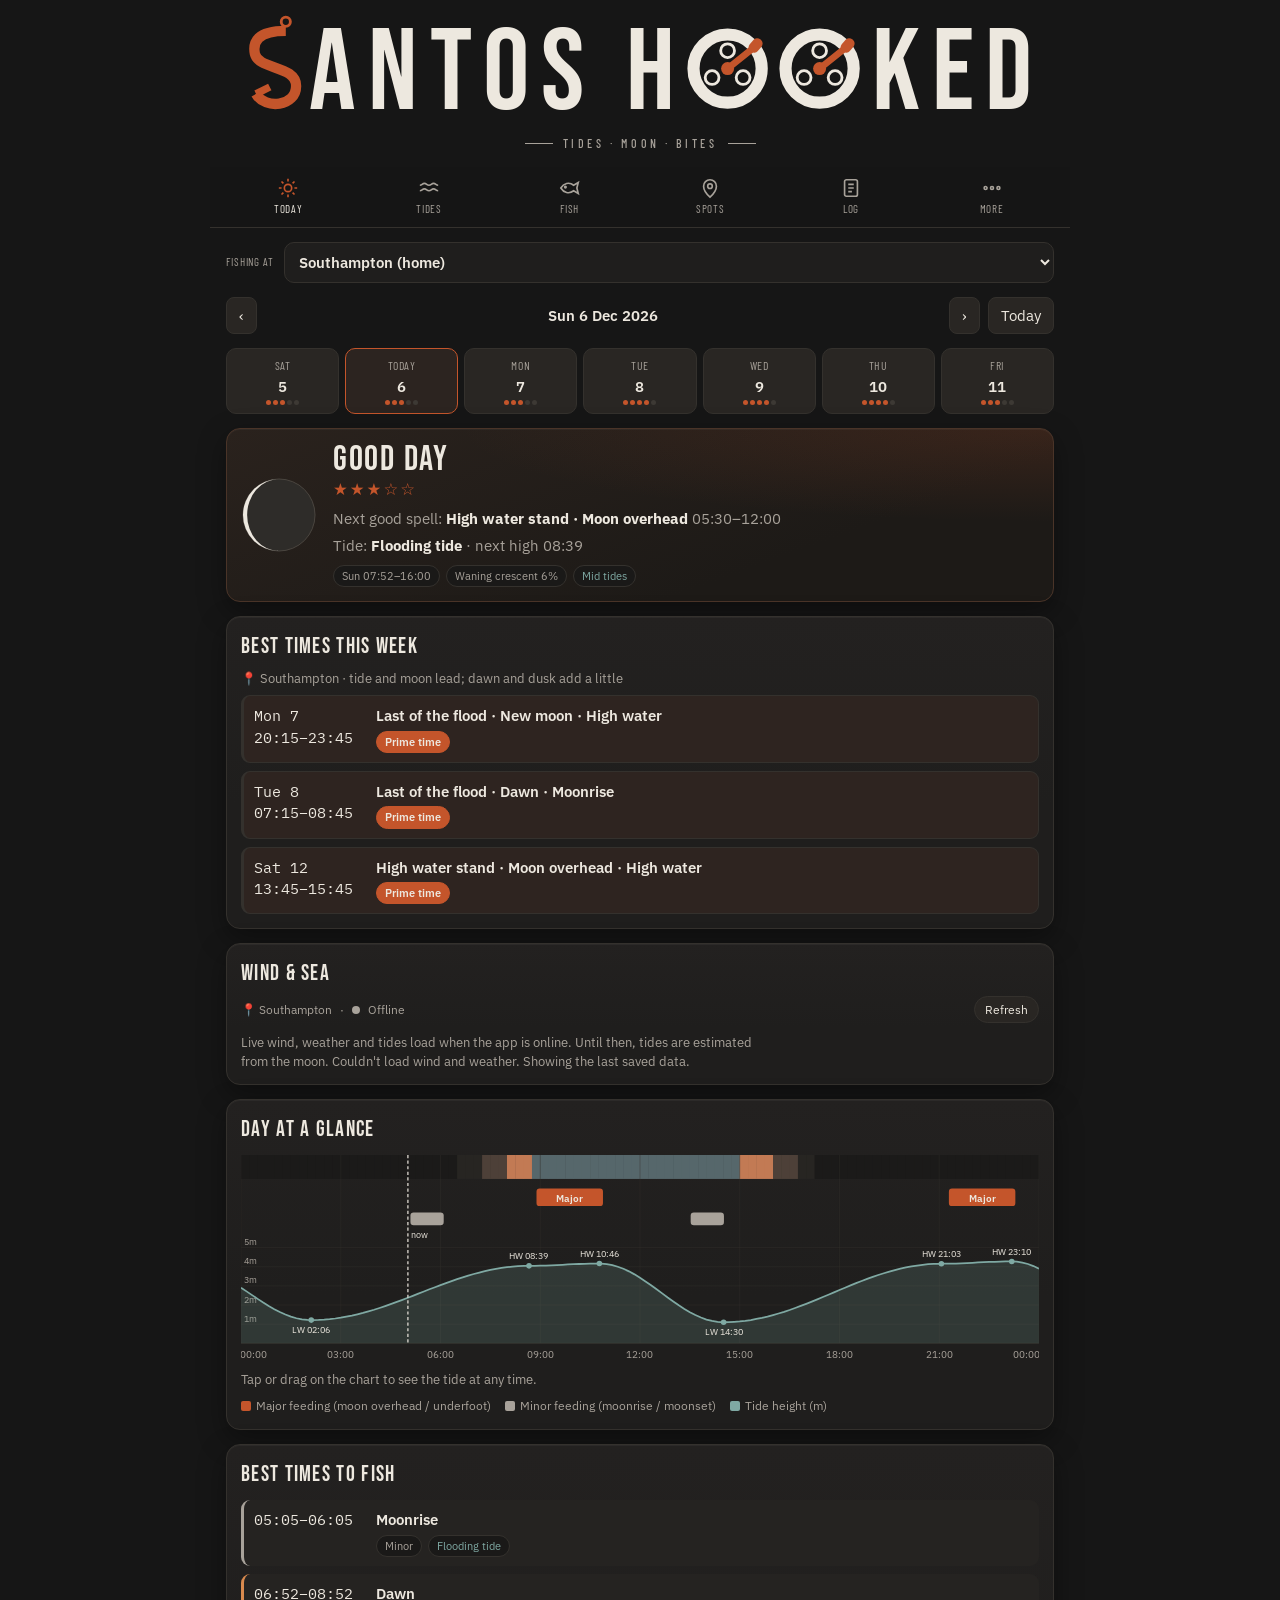
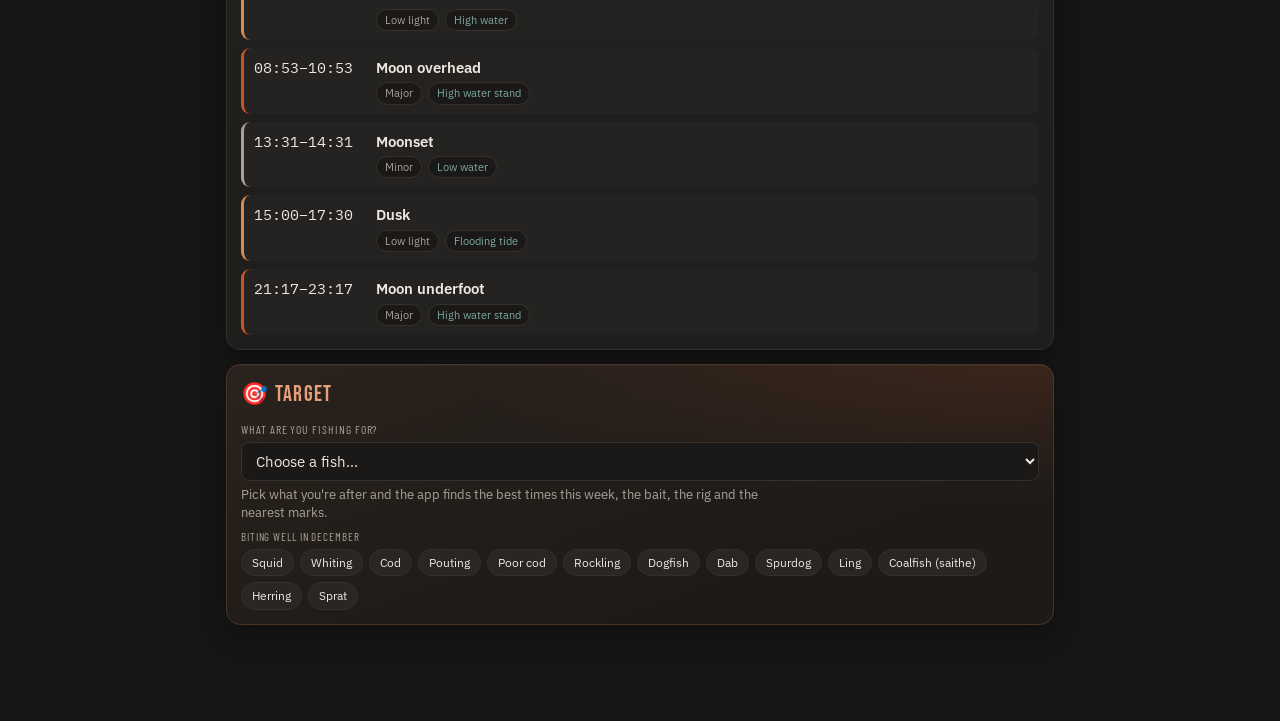
==== public/index.html @ 7177165e "v33: swell and wave forecast — swell height/period/direction, sea state, waves in the hour-by-hour s" ====
<!DOCTYPE html>
<html lang="en-GB">
<head>
<meta charset="utf-8">
<meta name="color-scheme" content="dark">
<meta name="viewport" content="width=device-width, initial-scale=1, viewport-fit=cover">
<title>Santos Hooked Tides</title>
<meta name="theme-color" content="#161616">
<meta name="apple-mobile-web-app-capable" content="yes">
<meta name="mobile-web-app-capable" content="yes">
<meta name="apple-mobile-web-app-status-bar-style" content="black-translucent">
<meta name="apple-mobile-web-app-title" content="Santos Tides">
<link rel="manifest" href="manifest.webmanifest">
<link rel="icon" href="icon-192.png">
<link rel="apple-touch-icon" href="apple-touch-icon.png">
<link rel="preconnect" href="https://fonts.googleapis.com">
<link rel="preconnect" href="https://fonts.gstatic.com" crossorigin>
<link href="https://fonts.googleapis.com/css2?family=Bebas+Neue&family=Barlow+Condensed:wght@500;600&family=IBM+Plex+Sans:wght@400;500;600&family=IBM+Plex+Mono:wght@500&display=swap" rel="stylesheet">
<style>
:root {
  /* Santos Hooked brand: charcoal, bone and rust; sea-green for water. Layout: one page per topic, bottom tab bar. */
  --sea: #161616;
  --panel: #1f1e1d;
  --card: #252321;
  --deep: #1a1918;
  --line: #34312d;
  --ink: #EDE8DF;
  --muted: #A8A29A;
  --rust: #C4552B;
  --moon: #EDE8DF;
  --tide: #7FA9A3;
  --dusk: #D98A4E;
  --bad: #D9634B;
  --font-display: "Bebas Neue", "Barlow Condensed", "Arial Narrow", sans-serif;
  --font-label: "Barlow Condensed", "Arial Narrow", sans-serif;
  --font-body: "IBM Plex Sans", "Segoe UI", system-ui, sans-serif;
  --font-mono: "IBM Plex Mono", ui-monospace, Menlo, monospace;
  color-scheme: dark;
}
* { box-sizing: border-box; }
html, body { overflow-x: clip; margin: 0; background: var(--sea); color: var(--ink); font-family: var(--font-body); font-size: 15px; line-height: 1.45; }
.wrap { display: grid; grid-template-columns: minmax(0, 1fr); gap: 14px; max-width: 860px; margin: 0 auto; padding: calc(16px + env(safe-area-inset-top)) calc(16px + env(safe-area-inset-right)) calc(96px + env(safe-area-inset-bottom)) calc(16px + env(safe-area-inset-left)); }
.wrap > *, .page > * { min-width: 0; }
header.brand { display: grid; gap: 8px; justify-items: center; text-align: center; }
header.brand h1 { display: inline-block; padding-left: .1em; }
h1 { font-family: var(--font-display); font-weight: 400; font-size: clamp(2rem, 10vw, 2.6rem); line-height: .9; margin: 0; letter-spacing: .1em; white-space: nowrap; }
h1 .hookS { height: .8em; width: auto; vertical-align: baseline; margin-right: .06em; overflow: visible; }
figure.fishpic { margin: -2px -2px 10px; border-radius: 10px; overflow: hidden; background: #111; }
figure.fishpic img { display: block; width: 100%; height: auto; max-height: 260px; object-fit: contain; background: #0f0f0f; }
figure.fishpic figcaption { font-size: 11px; line-height: 1.3; padding: 4px 8px; color: var(--muted); }
figure.fishpic figcaption a { color: inherit; text-decoration: none; }
details.prep { margin-top: 8px; border: 1px solid #3E5A3A; border-radius: 10px; padding: 8px 10px; background: #1b2219; }
details.prep summary { cursor: pointer; color: #CFE3C8; font-weight: 600; }
details.prep ol { margin: 8px 0 0; padding-left: 20px; }
.chip.eat { color: #CFE3C8; border-color: #3E5A3A; background: #1f2a1d; }
h1 .reelO { height: .7em; width: .7em; vertical-align: baseline; margin-right: .1em; overflow: visible; }
.tagline { display: flex; align-items: center; justify-content: center; gap: 10px; font-family: var(--font-label); font-weight: 500; font-size: .8rem; letter-spacing: .3em; color: var(--muted); text-transform: uppercase; }
.tagline i { display: block; width: 28px; height: 1px; background: var(--muted); }
.pagetitle { font-family: var(--font-display); font-weight: 400; font-size: 2rem; letter-spacing: .06em; margin: 4px 0 0; line-height: 1; }
.pagesub { color: var(--muted); margin: 4px 0 0; font-size: .9rem; }
h2 { font-family: var(--font-display); font-weight: 400; font-size: 1.45rem; letter-spacing: .06em; margin: 0 0 10px; }
h3 { font-family: var(--font-label); font-weight: 600; font-size: 1rem; letter-spacing: .08em; text-transform: uppercase; color: var(--muted); margin: 14px 0 6px; }
.mono { font-family: var(--font-mono); font-variant-numeric: tabular-nums; }
.page { display: none; gap: 14px; grid-template-columns: minmax(0, 1fr); }
.page.on { display: grid; }
.panel { background: linear-gradient(180deg, #232120 0%, var(--panel) 60%); border: 1px solid var(--line); border-radius: 14px; padding: 14px; box-shadow: inset 0 1px 0 rgba(255,255,255,.04), 0 10px 28px rgba(0,0,0,.35); }
#hero, #target { background: radial-gradient(120% 90% at 100% 0%, rgba(196,85,43,.16), transparent 60%), linear-gradient(160deg, #2a221d 0%, #1d1a17 70%); border-color: #4a3428; }
#target h2 { color: #E7A07A; }
button { font: inherit; color: var(--ink); background: #292623; border: 1px solid var(--line); border-radius: 8px; padding: 7px 12px; cursor: pointer; }
button:hover { background: #35302b; }
button:focus-visible, input:focus-visible, a:focus-visible { outline: 2px solid var(--rust); outline-offset: 2px; }
a { color: var(--tide); }
.nav { display: flex; align-items: center; gap: 8px; justify-content: space-between; }
.datelabel { font-weight: 600; text-align: center; flex: 1; }
.week { display: grid; grid-template-columns: repeat(7, minmax(0, 1fr)); gap: 6px; }
.day { padding: 8px 2px; text-align: center; border-radius: 10px; display: grid; gap: 2px; }
.day.sel { border-color: var(--rust); background: #2c2420; }
.day .dn { font-family: var(--font-label); font-size: .78rem; color: var(--muted); text-transform: uppercase; letter-spacing: .05em; }
.day .dd { font-weight: 600; }
.dots { display: flex; justify-content: center; gap: 2px; }
.dots i { width: 5px; height: 5px; border-radius: 50%; background: #3d3934; }
.dots i.on { background: var(--rust); }
.hero { display: grid; grid-template-columns: auto minmax(0, 1fr); gap: 16px; align-items: center; }
.rating { font-family: var(--font-display); font-size: 2.3rem; letter-spacing: .05em; line-height: 1; }
.stars { color: var(--rust); letter-spacing: 2px; font-size: 1.1rem; }
.next { margin-top: 6px; color: var(--muted); }
.next b { color: var(--ink); }
.kv { display: grid; grid-template-columns: minmax(0, 1fr) auto; gap: 6px 12px; }
.kv span:nth-child(odd) { color: var(--muted); }
.moonrow { display: flex; gap: 14px; align-items: center; margin-bottom: 10px; }
.moonname { font-weight: 600; font-size: 1.05rem; }
.list { display: grid; gap: 8px; }
.row { display: grid; grid-template-columns: 112px minmax(0, 1fr); gap: 10px; align-items: start; padding: 9px 10px; border-radius: 9px; background: var(--card); border-left: 3px solid var(--line); }
.row.major { border-left-color: var(--rust); }
.row.minor { border-left-color: var(--muted); }
.row.dawn, .row.dusk { border-left-color: var(--dusk); }
.row.prime { background: #2e2420; }
.row .what { font-weight: 600; }
.chips { display: flex; gap: 6px; flex-wrap: wrap; }
.row .chips { margin-top: 4px; }
.chip { font-size: .74rem; padding: 2px 8px; border-radius: 99px; background: var(--deep); color: var(--muted); border: 1px solid var(--line); }
.chip.prime { color: var(--ink); background: var(--rust); border-color: var(--rust); font-weight: 600; }
.chip.tide { color: var(--tide); }
.chip.size { color: var(--ink); border-color: #5a4a3e; }
.chip.ret { color: #fff; background: #7a2e20; border-color: #9a3d2a; font-weight: 600; }
.chip.bait { color: var(--ink); background: #1c1b1a; }
.timeline { overflow-x: auto; }
.timeline svg { display: block; width: 100%; min-width: 560px; height: auto; }
.legend { display: flex; gap: 14px; flex-wrap: wrap; font-size: .78rem; color: var(--muted); margin-top: 8px; }
.legend i { display: inline-block; width: 10px; height: 10px; border-radius: 2px; margin-right: 5px; vertical-align: -1px; }
table { width: 100%; border-collapse: collapse; font-variant-numeric: tabular-nums; }
td, th { padding: 7px 4px; border-bottom: 1px solid var(--line); text-align: left; vertical-align: top; }
th { font-family: var(--font-label); font-weight: 600; letter-spacing: .06em; text-transform: uppercase; color: var(--muted); font-size: .8rem; }
td.r, th.r { text-align: right; }
.hw { color: var(--tide); font-weight: 600; }
.note { color: var(--muted); font-size: .84rem; margin: 10px 0 0; max-width: 65ch; }
.calib { display: flex; gap: 8px; flex-wrap: wrap; align-items: center; margin-top: 10px; }
input[type="time"], input[type="search"] { font: inherit; color: var(--ink); background: var(--deep); border: 1px solid var(--line); border-radius: 8px; padding: 7px 10px; color-scheme: dark; }
input[type="search"] { width: 100%; }
.tidedays { display: grid; grid-template-columns: repeat(auto-fill, minmax(240px, 1fr)); gap: 10px; }
.tideday { background: var(--card); border: 1px solid var(--line); border-radius: 10px; padding: 10px 12px; }
.tideday.today { border-color: var(--rust); }
.tideday .tdh { display: flex; justify-content: space-between; align-items: baseline; gap: 8px; margin-bottom: 4px; }
.tideday .tdh b { font-family: var(--font-display); font-weight: 400; font-size: 1.3rem; letter-spacing: .05em; }
.tideday td { padding: 4px 2px; }
.cal { display: grid; grid-template-columns: repeat(7, minmax(0, 1fr)); gap: 5px; }
.cal .dh { font-family: var(--font-label); color: var(--muted); font-size: .75rem; text-align: center; letter-spacing: .06em; }
.cal button { padding: 6px 0 5px; display: grid; justify-items: center; gap: 3px; border-radius: 8px; }
.cal button.today { border-color: var(--rust); }
.cal .num { font-size: .82rem; font-weight: 600; }
.cal .blank { visibility: hidden; }
.events { display: grid; gap: 6px; }
.event { display: grid; grid-template-columns: 34px minmax(0, 1fr) auto; gap: 10px; align-items: center; padding: 8px 10px; background: var(--card); border-radius: 9px; }
.filters { display: flex; gap: 8px; flex-wrap: wrap; align-items: center; }
.filters button[aria-pressed="true"] { background: var(--rust); border-color: var(--rust); }
.species { display: grid; grid-template-columns: repeat(auto-fill, minmax(260px, 1fr)); gap: 10px; }
.fish { background: var(--card); border: 1px solid var(--line); border-radius: 10px; padding: 12px; display: grid; gap: 7px; align-content: start; }
.fish.peak { border-color: #7a3a20; }
.fish .note { margin: 0; }
.fishhead { display: flex; justify-content: space-between; align-items: flex-start; gap: 8px; }
.fishname { font-family: var(--font-display); font-size: 1.45rem; letter-spacing: .05em; line-height: 1; }
.latin { font-size: .75rem; color: var(--muted); font-style: italic; }
.season { display: grid; grid-template-columns: repeat(12, minmax(0, 1fr)); gap: 2px; }
.season i { font-style: normal; font-size: .66rem; text-align: center; padding: 2px 0; border-radius: 3px; background: var(--deep); color: #5a554f; }
.season i.on { background: #3a3430; color: var(--ink); }
.season i.pk { background: var(--rust); color: var(--ink); }
.season i.cur { outline: 1.5px solid var(--tide); }
.lbl { font-family: var(--font-label); font-size: .74rem; color: var(--muted); text-transform: uppercase; letter-spacing: .08em; }
.rulebox { display: grid; gap: 8px; }
.big { display: grid; grid-template-columns: repeat(auto-fit, minmax(130px, 1fr)); gap: 8px; }
.stat { background: var(--card); border-radius: 10px; padding: 10px 12px; border-left: 3px solid var(--rust); }
.stat b { display: block; font-family: var(--font-display); font-weight: 400; font-size: 1.7rem; letter-spacing: .04em; line-height: 1.05; }
.stat span { color: var(--muted); font-size: .8rem; }
.warn { border-left: 3px solid var(--bad); background: #2a1d1a; padding: 10px 12px; border-radius: 9px; font-size: .9rem; }
ul.tight { margin: 6px 0 0; padding-left: 18px; }
ul.tight li { margin: 3px 0; }
.tablewrap { overflow-x: auto; }
nav.tabs { position: sticky; top: 0; z-index: 10; background: rgba(22,22,22,.97); border-bottom: 1px solid var(--line); margin: 0 -16px; padding: calc(4px + env(safe-area-inset-top)) 8px 4px; display: grid; grid-template-columns: repeat(6, minmax(0, 1fr)); }
nav.tabs a { display: grid; justify-items: center; gap: 2px; padding: 6px 0; color: var(--muted); text-decoration: none; font-family: var(--font-label); font-size: .74rem; letter-spacing: .06em; text-transform: uppercase; border-radius: 8px; }
nav.tabs a svg { width: 22px; height: 22px; }
nav.tabs a.on { color: var(--ink); }
nav.tabs a.on svg { color: var(--rust); }
button.small, a.btnlink { font-size: .8rem; padding: 4px 10px; border-radius: 99px; }
a.btnlink { display: inline-block; text-decoration: none; color: var(--ink); background: #292623; border: 1px solid var(--line); }
.livebar { display: flex; align-items: center; gap: 8px; color: var(--muted); font-size: .82rem; margin: -4px 0 10px; }
.livebar button { margin-left: auto; }
.dotlive, .dotoff { width: 8px; height: 8px; border-radius: 50%; background: #6fae7a; }
.dotoff { background: var(--muted); }
.wxnow { display: flex; gap: 16px; align-items: center; }
.wxdir { display: grid; justify-items: center; gap: 2px; color: var(--tide); }
.wxbig { font-family: var(--font-display); font-size: 2.6rem; letter-spacing: .04em; line-height: 1; }
.wxbig small { font-size: 1.1rem; color: var(--muted); }
.wxmsg { padding: 8px 10px; border-radius: 8px; font-size: .88rem; background: var(--card); border-left: 3px solid var(--tide); }
.wxmsg.warn { border-left-color: var(--dusk); }
.wxmsg.bad { border-left-color: var(--bad); background: #2a1d1a; }
.hours { display: flex; gap: 4px; overflow-x: auto; padding: 6px 0 4px; }
.hr { flex: 0 0 52px; display: grid; justify-items: center; gap: 2px; padding: 6px 2px; border-radius: 8px; background: var(--card); font-size: .78rem; color: var(--tide); }
.hr .mono { color: var(--muted); font-size: .7rem; }
.hr b { color: var(--ink); font-size: .95rem; }
.hr .g { color: var(--muted); font-size: .7rem; }
.hr .rp { color: #8fb0d0; font-size: .7rem; min-height: 1em; }
.hr .wv { color: #7fc4c9; font-size: .7rem; min-height: 1em; }
.chip svg { vertical-align: -2px; }
.chip.sea-ok { background: #1f3a2c; color: #9fd8b3; }
.chip.sea-warn { background: #3d3418; color: #f0d27a; }
.chip.sea-bad { background: #3f1f1f; color: #f2a29a; }
.hr.good { background: #3a2620; box-shadow: inset 0 -3px 0 var(--rust); }
.hr.nowh { outline: 1.5px solid var(--ink); }
.tdwx { display: flex; gap: 8px; align-items: center; flex-wrap: wrap; margin: 2px 0 6px; font-size: .8rem; color: var(--muted); }
.tdwx svg { color: var(--tide); }
.srcline { font-size: .8rem; color: var(--tide); margin: 4px 0 0; }
form.logf { display: grid; gap: 10px; }
.frow { display: grid; grid-template-columns: repeat(auto-fit, minmax(140px, 1fr)); gap: 10px; }
.field { display: grid; gap: 4px; min-width: 0; }
.field label { font-family: var(--font-label); font-size: .78rem; letter-spacing: .08em; text-transform: uppercase; color: var(--muted); }
.field input, .field select, .field textarea { font: inherit; color: var(--ink); background: var(--deep); border: 1px solid var(--line); border-radius: 8px; padding: 8px 10px; color-scheme: dark; width: 100%; min-width: 0; }
.field textarea { min-height: 60px; resize: vertical; }
button.primary { background: var(--rust); border-color: var(--rust); font-weight: 600; }
.okmsg { padding: 8px 10px; border-radius: 8px; background: var(--card); border-left: 3px solid var(--rust); font-size: .9rem; }
.catch { display: grid; grid-template-columns: auto minmax(0, 1fr); gap: 10px; background: var(--card); border: 1px solid var(--line); border-radius: 10px; padding: 10px; }
.catch img { width: 88px; height: 88px; object-fit: cover; border-radius: 8px; }
.cbody { display: grid; gap: 6px; grid-column: auto; }
.catch:not(:has(img)) .cbody { grid-column: 1 / -1; }
.morelist { display: grid; gap: 10px; }
.morelist a { display: grid; grid-template-columns: 40px minmax(0, 1fr); gap: 12px; align-items: center; padding: 14px; background: var(--panel); border: 1px solid var(--line); border-radius: 12px; text-decoration: none; color: var(--ink); }
.morelist a svg { color: var(--rust); width: 30px; height: 30px; }
.morelist a b { font-family: var(--font-display); font-weight: 400; font-size: 1.4rem; letter-spacing: .05em; display: block; line-height: 1.1; }
.morelist a span { color: var(--muted); font-size: .85rem; }
.rig { display: grid; gap: 8px; }
.rig svg { width: 100%; max-width: 420px; height: auto; background: var(--deep); border-radius: 10px; }
ol.steps { margin: 4px 0 0; padding-left: 20px; }
ol.steps li { margin: 4px 0; }
.back { font-size: .85rem; }
.leaflet-container { font: inherit; }
.leaflet-popup-content a { color: #1a6f6a; }
.scrub { margin-top: 6px; font-size: .88rem; color: var(--muted); min-height: 1.4em; }
.scrub b { color: var(--ink); }
.timeline svg { touch-action: pan-x pan-y; cursor: crosshair; }
label.btnlike { font: inherit; color: var(--ink); background: #292623; border: 1px solid var(--line); border-radius: 8px; padding: 7px 12px; cursor: pointer; }
details.more { margin-top: 10px; }
details.more > summary { cursor: pointer; font-family: var(--font-label); font-size: .78rem; letter-spacing: .08em; text-transform: uppercase; color: var(--muted); padding: 6px 0; }
.bestrow { width: 100%; text-align: left; font: inherit; color: var(--ink); cursor: pointer; }
.locbar { display: flex; align-items: center; gap: 10px; flex-wrap: wrap; }
.locbar select { flex: 1; min-width: 0; font: inherit; font-weight: 600; color: var(--ink); background: var(--panel); border: 1px solid var(--line); border-radius: 10px; padding: 9px 10px; color-scheme: dark; }

@media (prefers-reduced-motion: no-preference) { button { transition: background .15s; } }
</style>
</head>
<body>
<div class="wrap">
  <header class="brand">
    <h1 aria-label="Santos Hooked"><svg class="hookS" viewBox="14 -2 96 162" aria-hidden="true"><circle cx="80" cy="8" r="8" fill="none" stroke="var(--rust)" stroke-width="5"/><path d="M80 24 C30 24 22 44 26 64 C32 92 98 84 98 120 C98 156 44 162 28 134" fill="none" stroke="var(--rust)" stroke-width="18"/><path d="M28 134 L52 122" fill="none" stroke="var(--rust)" stroke-width="13"/></svg>ANTOS H<svg class="reelO" viewBox="0 0 100 100" aria-hidden="true"><circle cx="50" cy="50" r="42" fill="none" stroke="currentColor" stroke-width="15"/><circle cx="69.1" cy="61.0" r="8.5" fill="none" stroke="currentColor" stroke-width="3.5"/><circle cx="30.9" cy="61.0" r="8.5" fill="none" stroke="currentColor" stroke-width="3.5"/><circle cx="50.0" cy="28.0" r="8.5" fill="none" stroke="currentColor" stroke-width="3.5"/><path d="M50 50 L80 26" stroke="var(--rust)" stroke-width="8" stroke-linecap="round"/><circle cx="50" cy="50" r="8" fill="var(--rust)"/><rect x="78" y="12" width="13" height="19" rx="6" transform="rotate(40 84.5 21.5)" fill="var(--rust)"/></svg><svg class="reelO" viewBox="0 0 100 100" aria-hidden="true"><circle cx="50" cy="50" r="42" fill="none" stroke="currentColor" stroke-width="15"/><circle cx="69.1" cy="61.0" r="8.5" fill="none" stroke="currentColor" stroke-width="3.5"/><circle cx="30.9" cy="61.0" r="8.5" fill="none" stroke="currentColor" stroke-width="3.5"/><circle cx="50.0" cy="28.0" r="8.5" fill="none" stroke="currentColor" stroke-width="3.5"/><path d="M50 50 L80 26" stroke="var(--rust)" stroke-width="8" stroke-linecap="round"/><circle cx="50" cy="50" r="8" fill="var(--rust)"/><rect x="78" y="12" width="13" height="19" rx="6" transform="rotate(40 84.5 21.5)" fill="var(--rust)"/></svg>KED</h1>
    <div class="tagline"><i></i>Tides · Moon · Bites<i></i></div>
  </header>
  <nav class="tabs" aria-label="Pages">
  <a href="#today" data-p="today"><svg viewBox="0 0 24 24" fill="none" stroke="currentColor" stroke-width="1.8"><circle cx="12" cy="12" r="4"/><path d="M12 2v3M12 19v3M2 12h3M19 12h3M4.9 4.9l2.1 2.1M17 17l2.1 2.1M4.9 19.1L7 17M17 7l2.1-2.1"/></svg>Today</a>
  <a href="#tides" data-p="tides"><svg viewBox="0 0 24 24" fill="none" stroke="currentColor" stroke-width="1.8"><path d="M2 9c2.5 0 2.5-2 5-2s2.5 2 5 2 2.5-2 5-2 2.5 2 5 2M2 15c2.5 0 2.5-2 5-2s2.5 2 5 2 2.5-2 5-2 2.5 2 5 2"/></svg>Tides</a>
  <a href="#fish" data-p="fish"><svg viewBox="0 0 24 24" fill="none" stroke="currentColor" stroke-width="1.8"><path d="M2 12c3-5 9-7 14-3l5-3-1.5 6L21 18l-5-3c-5 4-11 2-14-3z"/><circle cx="7" cy="11" r=".8" fill="currentColor"/></svg>Fish</a>
  <a href="#spots" data-p="spots"><svg viewBox="0 0 24 24" fill="none" stroke="currentColor" stroke-width="1.8"><path d="M12 22s7-6.5 7-12a7 7 0 0 0-14 0c0 5.5 7 12 7 12z"/><circle cx="12" cy="10" r="2.5"/></svg>Spots</a>
  <a href="#log" data-p="log"><svg viewBox="0 0 24 24" fill="none" stroke="currentColor" stroke-width="1.8"><rect x="5" y="3" width="14" height="18" rx="2"/><path d="M9 8h6M9 12h6M9 16h4"/></svg>Log</a>
  <a href="#more" data-p="more"><svg viewBox="0 0 24 24" fill="none" stroke="currentColor" stroke-width="1.8"><circle cx="5" cy="12" r="1.6"/><circle cx="12" cy="12" r="1.6"/><circle cx="19" cy="12" r="1.6"/></svg>More</a>
</nav>
  <div class="locbar" id="locbar"></div>

  <!-- TODAY -->
  <section class="page" id="p-today">
    <div class="nav">
      <button id="prev" aria-label="Previous day">‹</button>
      <div class="datelabel" id="datelabel"></div>
      <button id="next" aria-label="Next day">›</button>
      <button id="today">Today</button>
    </div>
    <div class="week" id="week"></div>
    <div class="panel" id="warnings" style="display:none"></div>
    <div class="panel hero" id="hero"></div>
    <div class="panel" id="best"></div>
    <div class="panel" id="wx"></div>
    <div class="panel">
      <h2>Day at a glance</h2>
      <div class="timeline" id="timeline"></div>
      <div class="scrub" id="scrub">Tap or drag on the chart to see the tide at any time.</div>
      <div class="legend">
        <span><i style="background:var(--rust)"></i>Major feeding (moon overhead / underfoot)</span>
        <span><i style="background:var(--muted)"></i>Minor feeding (moonrise / moonset)</span>
        <span><i style="background:var(--tide)"></i>Tide height (m)</span>
      </div>
    </div>
    <div class="panel">
      <h2>Best times to fish</h2>
      <div class="list" id="windows"></div>
    </div>
    <div class="panel" id="target"></div>
  </section>

  <!-- TIDES -->
  <section class="page" id="p-tides">
    <div><div class="pagetitle" id="tidetitle">Tides · Southampton</div><p class="pagesub" id="tidesub"></p><p class="srcline" id="tidesrc"></p></div>
    <div class="tidedays" id="tidedays"></div>
    <div class="panel" id="calibpanel">
      <h2>Line up the tides</h2>
      <p class="note" style="margin-top:0">Southampton has a double high water: the tide rises to a 1st high, stays high for 2–3 hours, then makes a 2nd high before a quick ebb. Low water is the sharpest point, so the app times everything from it. Low waters are worked out from the moon and tuned to Southampton tide tables (usually within 10 min); a live ocean model is only used if it agrees to within 20 min, because in the Solent it runs about an hour early. The two highs are less exact (within about 30 min). Check <a href="https://easytide.admiralty.co.uk/" target="_blank" rel="noopener">Admiralty EasyTide</a> (easytide.admiralty.co.uk) once, type today's first low water here (Southampton) or first high water (elsewhere), and the app lines itself up.</p>
      <div class="calib">
        <label for="hwinput" id="hwlabel">Today's first low water:</label>
        <input type="time" id="hwinput">
        <button id="calib">Line up tides</button>
        <button id="reset">Reset</button>
        <span class="note" id="offsetnote" style="margin:0"></span>
      </div>
    </div>
    <div class="panel">
      <h2>Fishing the tide</h2>
      <ul class="tight">
        <li><b>Springs</b> (a day or two after new and full moon): big range, strong flow, food stirred up. Best for bass, rays, cod and smoothhound.</li>
        <li><b>Neaps</b>: gentle flow, clearer water. Easier for float fishing, mullet, wrasse and light lures.</li>
        <li><b>Flood tide</b> into high water is the classic shore window in the Solent; the first of the ebb often fishes well too.</li>
        <li>Southampton's high-water stand between the 1st and 2nd high gives you 2–3 extra hours at the top of the tide. The ebb that follows is fast.</li>
      </ul>
    </div>
  </section>

  <!-- MOON -->
  <section class="page" id="p-moon">
    <a class="back" href="#more">‹ More</a>
    <div><div class="pagetitle">Moon</div><p class="pagesub">Phase, rise and set, and the best days ahead</p></div>
    <div class="panel" id="moonnow"></div>
    <div class="panel">
      <h2>Next 4 weeks</h2>
      <div class="cal" id="cal"></div>
      <p class="note">Dots show the day's rating. Tap a day to open it.</p>
    </div>
    <div class="panel">
      <h2>Coming up</h2>
      <div class="events" id="events"></div>
    </div>
    <div class="panel">
      <h2>How the moon affects fishing</h2>
      <ul class="tight">
        <li><b>Major periods</b>: about 2 hours around the moon passing overhead or underfoot. Fish feed hardest then.</li>
        <li><b>Minor periods</b>: about 1 hour around moonrise and moonset.</li>
        <li><b>New and full moon</b> give the strongest days, and they also bring spring tides.</li>
        <li>When a major or minor period lands on <b>dawn or dusk</b>, with the tide flooding, high or just turned, it's prime time. At low water it isn't, whatever the moon says.</li>
        <li>For <b>squid at night</b>, a dark sky (new moon, or moon below the horizon) makes pier lights work best.</li>
      </ul>
    </div>
  </section>

  <!-- FISH -->
  <section class="page" id="p-fish">
    <div><div class="pagetitle" id="fishtitle">Fish of the Solent</div><p class="pagesub" id="fishsub"></p></div>
    <div class="filters">
      <button id="f-season" aria-pressed="true">In season</button>
      <button id="f-all" aria-pressed="false">All species</button>
      <input type="search" id="f-q" placeholder="Search fish or bait" aria-label="Search fish or bait">
    </div>
    <div class="species" id="species"></div>
    <p class="note" id="fishnote">Species and seasons are for the Solent and the south coast. Sizes are the legal minimum to keep a fish in the Southern IFCA area (Hampshire, Dorset and the Isle of Wight), measured from the tip of the snout to the end of the tail. See Rules for details.</p>
  </section>

  <!-- RULES -->
  <section class="page" id="p-rules">
    <a class="back" href="#more">‹ More</a>
    <div><div class="pagetitle">Rules · what you can keep</div><p class="pagesub" id="rulessub">Recreational sea angling, Southern IFCA area. Checked 7 Nov 2026.</p></div>
    <div id="rulesregion"></div>
    <div id="rules-pt" style="display:none"></div>
    <div id="rules-uk" style="display:contents">

    <div class="panel rulebox">
      <h2>Bass</h2>
      <div class="big">
        <div class="stat"><b>42 cm</b><span>minimum size</span></div>
        <div class="stat"><b>3 a day</b><span>per angler, Apr–Jan</span></div>
        <div class="stat"><b>Feb–Mar</b><span>catch and release only</span></div>
      </div>
      <ul class="tight">
        <li>Applies from the shore and from a boat. No bass may be taken with fixed or drift nets, and bass caught for fun can never be sold.</li>
        <li><b>Southampton Water bass nursery area</b>, 30 April to 1 November: from a boat you must not target bass or use sandeel as bait for any fish. Fawley power station outfall: all year. Shore fishing is not covered, but return small bass there.</li>
      </ul>
    </div>

    <div class="panel rulebox">
      <h2>Pollack</h2>
      <div class="big">
        <div class="stat"><b>30 cm</b><span>minimum size</span></div>
        <div class="stat"><b>3 a day</b><span>new limit for 2026</span></div>
      </div>
      <p class="note" style="margin:0">The UK and EU agreed a recreational limit of 3 pollack per angler per day for 2026. Check gov.uk that it's in force before you keep a fourth.</p>
    </div>

    <div class="panel">
      <h2>Must go back</h2>
      <ul class="tight">
        <li><b>European eel</b>: anglers can't keep them (Environment Agency byelaw).</li>
        <li><b>Tope</b>: tope caught on rod and line must be released (national rules).</li>
        <li><b>Shad</b> (allis and twaite): protected.</li>
        <li><b>Undulate ray</b>: endangered; release it alive (Angling Trust advice).</li>
        <li><b>Any fish under its minimum size</b>: return it to the sea straight away.</li>
      </ul>
    </div>

    <div class="panel">
      <h2>Minimum sizes · fish</h2>
      <div class="tablewrap"><table>
        <thead><tr><th>Species</th><th class="r">Legal min</th><th class="r">Recommended</th></tr></thead>
        <tbody id="sizetable"></tbody>
      </table></div>
      <p class="note">Legal = the law. Recommended = the size at which most fish have bred at least once (Angling Trust guidance). There's no legal daily limit for other species, but take only what you'll eat.</p>
    </div>

    <div class="panel">
      <h2>Minimum sizes · shellfish</h2>
      <div class="tablewrap"><table>
        <thead><tr><th>Species</th><th>Measure</th><th class="r">Min size</th></tr></thead>
        <tbody>
          <tr><td>Lobster</td><td>Carapace length</td><td class="r mono">87 mm</td></tr>
          <tr><td>Edible (brown) crab</td><td>Shell width</td><td class="r mono">140 mm</td></tr>
          <tr><td>Spider crab</td><td>Shell length</td><td class="r mono">M 130 / F 120 mm</td></tr>
          <tr><td>Velvet crab</td><td>Shell width</td><td class="r mono">65 mm</td></tr>
          <tr><td>King scallop</td><td>Shell width</td><td class="r mono">110 mm</td></tr>
          <tr><td>Queen scallop</td><td>Shell width</td><td class="r mono">40 mm</td></tr>
          <tr><td>Whelk</td><td>Shell length</td><td class="r mono">45 mm</td></tr>
          <tr><td>Razor clam</td><td>Shell length</td><td class="r mono">100 mm</td></tr>
          <tr><td>Mussel</td><td>Shell length</td><td class="r mono">50 mm</td></tr>
          <tr><td>Oyster</td><td>Won't pass a ring</td><td class="r mono">70 mm</td></tr>
          <tr><td>Cockle</td><td>Won't pass a square gauge</td><td class="r mono">23.8 mm</td></tr>
        </tbody>
      </table></div>
      <ul class="tight">
        <li>Never keep lobsters carrying eggs (berried) or with a V-notch in the tail.</li>
        <li>The crab and scallop sizes are for the eastern Channel (ICES area 7d), which includes the Solent.</li>
      </ul>
      <div class="warn" style="margin-top:10px">Shellfish from Southampton Water and parts of the Solent can be unsafe to eat because of water quality. Check the local shellfish classification before cooking anything you gather.</div>
    </div>

    <div class="panel">
      <h2>Sources</h2>
      <ul class="tight">
        <li><a href="https://www.southern-ifca.gov.uk/minimum-sizes" target="_blank" rel="noopener">Southern IFCA · minimum sizes</a></li>
        <li><a href="https://www.southern-ifca.gov.uk/bass-regulations" target="_blank" rel="noopener">Southern IFCA · bass rules and nursery areas</a></li>
        <li><a href="https://www.gov.uk/government/publications/minimum-conservation-reference-sizes-mcrs/minimum-conservation-reference-sizes-mcrs-in-uk-waters." target="_blank" rel="noopener">GOV.UK · minimum sizes in UK waters</a></li>
        <li><a href="https://www.gov.uk/government/publications/bass-industry-guidance-2026/bass-fishing-guidance-2025" target="_blank" rel="noopener">GOV.UK · bass fishing guidance</a></li>
        <li><a href="https://anglingtrust.net/minimum-conservation-reference-sizes-mcrss/" target="_blank" rel="noopener">Angling Trust · recommended sizes</a></li>
      </ul>
      <p class="note">Rules change. If in doubt, call Southern IFCA on 01202 721373. You can also ask them for a free fish measuring sticker.</p>
    </div>
    </div>
  </section>

  <!-- SPOTS -->
  <section class="page" id="p-spots">
    <div><div class="pagetitle">Spots</div><p class="pagesub" id="spotsub"></p></div>
    <div class="filters">
      <button id="s-month" aria-pressed="true">Good this month</button>
      <button id="s-all" aria-pressed="false">All spots</button>
    </div>
    <div class="panel" style="padding:0;overflow:hidden"><div id="map" style="height:340px;background:#1f1e1d"></div><div class="note" id="mapnote" style="margin:0;padding:8px 12px">Tap a mark to see what's in season and fish there. Rust = good this month · ★ = your spots · blue = selected place.</div></div>
    <div class="panel" id="myspots"></div>
    <div class="species" id="spots"></div>
    <p class="note">Access, parking and fishing rules can change. Follow local signs, and check tide times before walking out on spits or mud.</p>
  </section>

  <!-- LOG -->
  <section class="page" id="p-log">
    <div><div class="pagetitle">Catch log</div><p class="pagesub">Saved on this phone only. Tide, moon and wind are added automatically.</p></div>
    <div class="panel">
      <h2>Add a catch</h2>
      <form class="logf" id="logform">
        <div class="frow">
          <div class="field"><label for="l-sp">Species</label><select id="l-sp"></select></div>
          <div class="field"><label for="l-len">Length (cm)</label><input id="l-len" type="number" inputmode="decimal" step="0.5" min="0"></div>
          <div class="field"><label for="l-wt">Weight (kg)</label><input id="l-wt" type="number" inputmode="decimal" step="0.01" min="0"></div>
        </div>
        <div class="note" id="l-hint" style="margin:-4px 0 0"></div>
        <div class="frow">
          <div class="field"><label for="l-bait">Bait or lure</label><input id="l-bait" list="l-baits" autocomplete="off"><datalist id="l-baits"></datalist></div>
          <div class="field"><label for="l-spot">Spot</label><select id="l-spot"></select></div>
        </div>
        <div class="frow">
          <div class="field"><label for="l-time">When</label><input id="l-time" type="datetime-local"></div>
          <div class="field"><label for="l-kept">Kept or released</label><select id="l-kept"><option>Released</option><option>Kept</option></select></div>
        </div>
        <div class="field"><label for="l-photo">Photo</label><input id="l-photo" type="file" accept="image/*"></div>
        <div class="field"><label for="l-notes">Notes</label><textarea id="l-notes" placeholder="Who caught it, the rig, anything worth remembering"></textarea></div>
        <div class="chips"><button type="submit" class="primary">Save catch</button><button type="button" id="l-export">Export CSV</button></div>
        <div class="chips"><button type="button" id="l-backup">Back up catches</button><label class="btnlike" for="l-restore">Restore backup</label><input type="file" id="l-restore" accept="application/json,.json" style="display:none"></div>
        <p class="note" style="margin:0">Catches are saved on this phone only. Back up now and then, and keep the file in Google Drive or your email.</p>
      </form>
      <div class="okmsg" id="logmsg" style="display:none;margin-top:10px"></div>
    </div>
    <div class="panel"><h2>Your season</h2><div id="logstats"></div></div>
    <div class="list" id="loglist"></div>
  </section>

  <!-- RIGS & KNOTS -->
  <section class="page" id="p-rigs">
    <a class="back" href="#more">‹ More</a>
    <div><div class="pagetitle">Rigs &amp; knots</div><p class="pagesub">The rigs that cover most Solent shore fishing</p></div>

    <div class="panel rig">
      <h2>Two-hook flapper</h2>
      <svg viewBox="0 0 300 250" role="img" aria-label="Two-hook flapper rig diagram">
        <g stroke="#EDE8DF" stroke-width="2" fill="none">
          <line x1="120" y1="8" x2="120" y2="22"/><line x1="120" y1="34" x2="120" y2="196"/>
          <path d="M120 80 L205 108"/><path d="M120 140 L205 168"/>
          <path d="M205 108 v12 a6 6 0 0 1 -12 0 l3 -3"/><path d="M205 168 v12 a6 6 0 0 1 -12 0 l3 -3"/>
          <path d="M116 196 h8 v8 h-8z"/>
        </g>
        <g fill="#C4552B"><circle cx="120" cy="28" r="5"/><circle cx="120" cy="72" r="4"/><circle cx="120" cy="88" r="4"/><circle cx="120" cy="132" r="4"/><circle cx="120" cy="148" r="4"/></g>
        <path d="M120 206 c-12 14 -12 32 0 34 c12 -2 12 -20 0 -34z" fill="#7a7068"/>
        <g fill="#A8A29A" font-size="11" font-family="Barlow Condensed, sans-serif"><text x="132" y="18">Shock leader</text><text x="132" y="32">Swivel</text><text x="28" y="84">Beads + swivel</text><text x="214" y="122">Hook</text><text x="172" y="76">Snood 15–20 cm</text><text x="28" y="144">Beads + swivel</text><text x="132" y="204">Lead clip</text><text x="140" y="232">Lead</text></g>
      </svg>
      <p class="note" style="margin:0">Whiting, pouting, dab, flounder, dogfish. Size 1–2 hooks, 50–60 lb rig body. Plain lead lets the bait roll for flounder; a grip lead holds in fast tide.</p>
    </div>

    <div class="panel rig">
      <h2>Pulley pennel</h2>
      <svg viewBox="0 0 300 250" role="img" aria-label="Pulley pennel rig diagram">
        <g stroke="#EDE8DF" stroke-width="2" fill="none">
          <line x1="120" y1="8" x2="120" y2="36"/><line x1="130" y1="44" x2="130" y2="196"/>
          <path d="M120 36 Q170 50 185 70 L185 168"/>
          <path d="M185 168 v12 a6 6 0 0 1 -12 0 l3 -3"/><path d="M185 192 v12 a6 6 0 0 1 -12 0 l3 -3"/>
          <path d="M185 180 v12"/>
          <path d="M126 196 h8 v8 h-8z"/><path d="M130 160 l8 6"/>
        </g>
        <g fill="#C4552B"><circle cx="120" cy="40" r="6"/></g>
        <path d="M130 206 c-12 14 -12 32 0 34 c12 -2 12 -20 0 -34z" fill="#7a7068"/>
        <g fill="#A8A29A" font-size="11" font-family="Barlow Condensed, sans-serif"><text x="132" y="18">Shock leader</text><text x="26" y="44">Pulley bead/swivel</text><text x="196" y="110">Trace 60–80 lb</text><text x="196" y="186">Two hooks (pennel)</text><text x="56" y="166">Bait clip</text><text x="142" y="204">Lead link</text><text x="150" y="232">Grip lead</text></g>
      </svg>
      <p class="note" style="margin:0">Bass, rays, smoothhound and conger over rough ground. The pulley pulls the lead up off the snags when you wind in. Hooks 2/0–4/0.</p>
    </div>

    <div class="panel rig">
      <h2>Running ledger</h2>
      <svg viewBox="0 0 300 230" role="img" aria-label="Running ledger rig diagram">
        <g stroke="#EDE8DF" stroke-width="2" fill="none">
          <line x1="90" y1="8" x2="90" y2="110"/>
          <path d="M90 122 L250 190"/>
          <path d="M250 190 v12 a6 6 0 0 1 -12 0 l3 -3"/>
          <path d="M90 60 h-26"/>
        </g>
        <rect x="84" y="52" width="12" height="16" rx="2" fill="#4a453f"/>
        <path d="M64 64 c-10 12 -10 26 0 28 c10 -2 10 -16 0 -28z" fill="#7a7068"/>
        <g fill="#C4552B"><circle cx="90" cy="98" r="4"/><circle cx="90" cy="116" r="5"/></g>
        <g fill="#A8A29A" font-size="11" font-family="Barlow Condensed, sans-serif"><text x="102" y="18">Main line</text><text x="102" y="62">Lead slider (boom)</text><text x="102" y="102">Bead</text><text x="102" y="120">Swivel</text><text x="150" y="144">Trace 60–90 cm</text><text x="210" y="222">Hook</text></g>
      </svg>
      <p class="note" style="margin:0">The fish can take line without feeling the lead. Great for flounder in the estuaries, bass and mullet. Hook size 1 to 2/0 to suit the bait.</p>
    </div>

    <div class="panel rig">
      <h2>Float rig (squid, garfish, mackerel)</h2>
      <svg viewBox="0 0 300 250" role="img" aria-label="Float rig diagram">
        <path d="M0 84 q15 -6 30 0 t30 0 t30 0 t30 0 t30 0 t30 0 t30 0 t30 0 t30 0 t30 0" stroke="#7FA9A3" stroke-width="2" fill="none"/>
        <g stroke="#EDE8DF" stroke-width="2" fill="none"><line x1="120" y1="6" x2="120" y2="60"/><line x1="120" y1="112" x2="120" y2="210"/></g>
        <path d="M116 26 l8 0" stroke="#EDE8DF" stroke-width="4"/>
        <circle cx="120" cy="40" r="4" fill="#C4552B"/>
        <path d="M120 56 c-9 8 -9 40 0 56 c9 -16 9 -48 0 -56z" fill="#C4552B"/>
        <rect x="116" y="132" width="8" height="12" rx="2" fill="#7a7068"/>
        <circle cx="120" cy="154" r="4" fill="#C4552B"/><circle cx="120" cy="164" r="4" fill="#EDE8DF"/>
        <path d="M112 210 h16 l6 14 h-28z" fill="#D98A4E"/><path d="M106 226 l-6 10 M114 226 l-3 12 M126 226 l3 12 M134 226 l6 10" stroke="#EDE8DF" stroke-width="1.5"/>
        <g fill="#A8A29A" font-size="11" font-family="Barlow Condensed, sans-serif"><text x="134" y="30">Stop knot (sets depth)</text><text x="134" y="44">Bead</text><text x="138" y="76">Float</text><text x="134" y="142">Drilled bullet</text><text x="134" y="168">Bead + swivel</text><text x="134" y="192">Trace 60 cm</text><text x="148" y="222">Squid jig or baited hook</text></g>
      </svg>
      <p class="note" style="margin:0">Set the depth with the stop knot: 1–3 m for squid under lights, shallower for garfish. Use a size 4–6 hook with a mackerel strip for garfish and mackerel.</p>
    </div>

    <div class="panel">
      <h2>Knots</h2>
      <h3>Improved clinch: hooks and swivels on mono</h3>
      <ol class="steps"><li>Pass the line through the eye.</li><li>Wrap the tag end around the main line 5–7 times.</li><li>Push the tag through the small loop by the eye, then back through the big loop.</li><li>Wet it, pull tight slowly, trim.</li></ol>
      <h3>Palomar: best for braid</h3>
      <ol class="steps"><li>Double 15 cm of line and push the loop through the eye.</li><li>Tie a loose overhand knot with the doubled line.</li><li>Pass the hook or swivel through the loop.</li><li>Wet it, pull both ends tight, trim.</li></ol>
      <h3>Uni knot: all-rounder</h3>
      <ol class="steps"><li>Pass the line through the eye and lay the tag back alongside, making a loop.</li><li>Wrap the tag around both lines inside the loop 5–6 times.</li><li>Wet it and pull the tag to snug the turns.</li><li>Pull the main line to slide the knot down to the eye. Trim.</li></ol>
      <h3>Uni-to-uni: main line to shock leader</h3>
      <ol class="steps"><li>Overlap the two ends by about 20 cm.</li><li>Tie a uni knot with the leader around the main line (5 turns).</li><li>Tie a uni knot with the main line around the leader (8–10 turns if it's braid).</li><li>Wet both, pull them together, trim close.</li></ol>
      <h3>Stop knot: for float rigs</h3>
      <ol class="steps"><li>Lay a short piece of line or power gum along the main line, making a loop.</li><li>Wrap the tag through the loop 4–5 times.</li><li>Pull tight and leave the ends 1 cm long so they pass through the rod rings.</li></ol>
    </div>

    <div class="panel">
      <h2>Quick guide</h2>
      <ul class="tight">
        <li><b>Shock leader:</b> 10 lb breaking strain for every 1 oz of lead (5 oz lead = 50 lb leader). Always use one when casting hard; a snapped lead can kill.</li>
        <li><b>Hooks:</b> size 1–2 for whiting, pouting, dab and flounder; 2–6 for plaice and sole; 6–10 for mullet and bream; 1/0–3/0 for bass and smoothhound; 3/0–6/0 for rays and conger.</li>
        <li><b>Leads:</b> grip leads in fast tide (Calshot, Hurst); plain leads to roll a bait in the estuaries.</li>
      </ul>
    </div>
  </section>

  <!-- MORE -->
  <section class="page" id="p-more">
    <div><div class="pagetitle">More</div></div>
    <div class="panel"><h2>Share the app</h2><p class="note" style="margin:0 0 8px">Send it to other anglers. It's free and works on any phone.</p><button class="small" id="shareapp">📤 Share the app</button> <span class="note" id="sharemsg"></span></div>
    <div class="panel"><div class="field" style="margin:0"><label for="langsel">Language / Idioma</label><select id="langsel" data-notr><option value="en">English</option><option value="pt">Português (Portugal)</option></select></div></div>
    <div class="morelist">
      <a href="#moon"><svg viewBox="0 0 24 24" fill="none" stroke="currentColor" stroke-width="1.8"><path d="M20 14.5A8 8 0 1 1 9.5 4a6.5 6.5 0 0 0 10.5 10.5z"/></svg><div><b>Moon</b><span>Phases, calendar, best days and spring tides</span></div></a>
      <a href="#rules"><svg viewBox="0 0 24 24" fill="none" stroke="currentColor" stroke-width="1.8"><path d="M3 8l2-2 13 13-2 2zM7 6l2 2M9 4l2 2M11 6l1 1M13 8l2 2M15 10l1 1"/></svg><div><b>Rules</b><span>Legal sizes, bag limits, bass nursery areas, shellfish</span></div></a>
      <a href="#rigs"><svg viewBox="0 0 24 24" fill="none" stroke="currentColor" stroke-width="1.8"><path d="M12 2v12a4 4 0 1 1-4-4"/><circle cx="12" cy="2.5" r="1"/></svg><div><b>Rigs &amp; knots</b><span>Flapper, pulley, ledger and float rigs, plus 5 knots</span></div></a>
    </div>
    <div class="panel">
      <h2>About</h2>
      <p class="note" style="margin-top:0">Weather warnings: Met Office (UK) and IPMA (Portugal and Madeira). Wind, weather, pressure, waves and tides away from official stations: Open-Meteo, for wherever you choose or your phone's location, refreshed every 20 minutes while the app is open. Solent tides: tuned to Southampton tables. Water clarity: an estimate from recent waves, rain and tides. Moon, sun and feeding times: worked out on your phone. Rules checked 7 November 2026. Contains ADMIRALTY® tidal data: © Crown Copyright and database right. Made for Santos Hooked. App version 33 (auto-updates from GitHub).</p>
    </div>
  </section>
</div>



<script>
(function () {
  let LAT = 50.9097, LNG = -1.4044;
  const HWI_MIN = 670; // lunitidal interval estimate for Southampton (first HW)
  const MEAN = 2.6;    // mean sea level above chart datum, m
  const rad = Math.PI / 180, dayMs = 864e5, J1970 = 2440588, J2000 = 2451545, MIN = 6e4, HOUR = 36e5;
  const e = rad * 23.4397; let phi = rad * LAT, lw = rad * -LNG;

  // ---------- astronomy (low precision, after suncalc / Meeus) ----------
  const toDays = t => t / dayMs - 0.5 + J1970 - J2000;
  const ra = (l, b) => Math.atan2(Math.sin(l) * Math.cos(e) - Math.tan(b) * Math.sin(e), Math.cos(l));
  const dec = (l, b) => Math.asin(Math.sin(b) * Math.cos(e) + Math.cos(b) * Math.sin(e) * Math.sin(l));
  const alt = (H, d) => Math.asin(Math.sin(phi) * Math.sin(d) + Math.cos(phi) * Math.cos(d) * Math.cos(H));
  const sidereal = d => rad * (280.16 + 360.9856235 * d) - lw;
  function sunCoords(d) {
    const M = rad * (357.5291 + 0.98560028 * d);
    const C = rad * (1.9148 * Math.sin(M) + 0.02 * Math.sin(2 * M) + 0.0003 * Math.sin(3 * M));
    const L = M + C + rad * 102.9372 + Math.PI;
    return { dec: dec(L, 0), ra: ra(L, 0) };
  }
  function moonCoords(d) {
    const L = rad * (218.316 + 13.176396 * d), M = rad * (134.963 + 13.064993 * d), F = rad * (93.272 + 13.22935 * d);
    const l = L + rad * 6.289 * Math.sin(M), b = rad * 5.128 * Math.sin(F);
    return { ra: ra(l, b), dec: dec(l, b), dist: 385001 - 20905 * Math.cos(M) };
  }
  const norm = H => ((H + Math.PI) % (2 * Math.PI) + 2 * Math.PI) % (2 * Math.PI) - Math.PI;
  function sunAlt(t) { const d = toDays(t), c = sunCoords(d); return alt(sidereal(d) - c.ra, c.dec) / rad; }
  function moonState(t) { const d = toDays(t), c = moonCoords(d), H = sidereal(d) - c.ra; return { alt: alt(H, c.dec) / rad, H: norm(H) }; }
  function moonPhase(t) {
    const d = toDays(t), s = sunCoords(d), m = moonCoords(d), sd = 149598000;
    const p = Math.acos(Math.sin(s.dec) * Math.sin(m.dec) + Math.cos(s.dec) * Math.cos(m.dec) * Math.cos(s.ra - m.ra));
    const inc = Math.atan2(sd * Math.sin(p), m.dist - sd * Math.cos(p));
    const ang = Math.atan2(Math.cos(s.dec) * Math.sin(s.ra - m.ra), Math.sin(s.dec) * Math.cos(m.dec) - Math.cos(s.dec) * Math.sin(m.dec) * Math.cos(s.ra - m.ra));
    return { frac: (1 + Math.cos(inc)) / 2, phase: 0.5 + 0.5 * inc * (ang < 0 ? -1 : 1) / Math.PI };
  }
  function crossings(a, b, fn, thr, step) {
    const out = []; let pv = fn(a) - thr;
    for (let t = a + step; t <= b; t += step) {
      const cv = fn(t) - thr;
      if ((pv < 0) !== (cv < 0)) out.push({ t: t - step + (-pv) / (cv - pv) * step, type: cv > pv ? 'rise' : 'set' });
      pv = cv;
    }
    return out;
  }
  function transits(a, b) {
    const step = 10 * MIN, out = []; let pv = moonState(a).H;
    for (let t = a + step; t <= b; t += step) {
      const cv = moonState(t).H;
      if (pv < 0 && cv >= 0 && cv - pv < 1) out.push({ t: t - step + (-pv) / (cv - pv) * step, type: 'upper' });
      else if (pv > 2 && cv < -2) out.push({ t: t - step + (Math.PI - pv) / (cv + 2 * Math.PI - pv) * step, type: 'lower' });
      pv = cv;
    }
    return out;
  }

  // ---------- UK time ----------
  function lastSun(y, mo) { const d = new Date(Date.UTC(y, mo + 1, 0)); return Date.UTC(y, mo, d.getUTCDate() - d.getUTCDay(), 1); }
  function ukOff(t) { const y = new Date(t).getUTCFullYear(); return (t >= lastSun(y, 2) && t < lastSun(y, 9)) ? HOUR : 0; }
  function ukMidnight(y, m, d) { const t = Date.UTC(y, m, d); return t - ukOff(t); }
  function ukParts(t) { const x = new Date(t + ukOff(t)); return { y: x.getUTCFullYear(), m: x.getUTCMonth(), d: x.getUTCDate(), dow: x.getUTCDay(), hh: x.getUTCHours(), mm: x.getUTCMinutes() }; }
  const pad = n => String(n).padStart(2, '0');
  function fmt(t) { const p = ukParts(t); return pad(p.hh) + ':' + pad(p.mm); }
  const DOW = ['Sun', 'Mon', 'Tue', 'Wed', 'Thu', 'Fri', 'Sat'];
  const MON = ['Jan', 'Feb', 'Mar', 'Apr', 'May', 'Jun', 'Jul', 'Aug', 'Sep', 'Oct', 'Nov', 'Dec'];
  const MONTH = ['January', 'February', 'March', 'April', 'May', 'June', 'July', 'August', 'September', 'October', 'November', 'December'];

  // ---------- storage ----------
  let offsetMin = 0;
  try { offsetMin = Number(localStorage.getItem('solent-tide-offset')) || 0; } catch (err) { offsetMin = 0; }
  function saveOffset() { try { localStorage.setItem('solent-tide-offset', String(offsetMin)); } catch (err) {} }

  // ---------- tides ----------
  function springF(t) { const p = moonPhase(t - 1.5 * dayMs).phase; return (1 + Math.cos(4 * Math.PI * p)) / 2; }
  const rangeAt = t => 1.9 + 2.1 * springF(t);
  // Southampton shape: low water is the sharp, reliable point; then a long flood to a 1st high water,
  // a stand of ~2.5 h to a 2nd high water, and a quick ebb. Offsets checked against Southampton tables (Nov 2026).
  const LW_SHIFT = -28, HW1_AFTER_LW = 393, HW2_AFTER_LW = 520;
  function shapeFromLW(lws) {
    const ex = []; lws = lws.slice().sort((a, b) => a - b);
    lws.forEach((t, i) => {
      ex.push({ t, type: 'LW', h: MEAN - rangeAt(t) / 2 });
      const n = lws[i + 1]; if (!n) return;
      const h1 = t + HW1_AFTER_LW * MIN, h2 = t + HW2_AFTER_LW * MIN, H = MEAN + rangeAt(h1) / 2;
      ex.push({ t: h1, type: 'HW', n: 1, h: H });
      if (h2 < n - 100 * MIN) ex.push({ t: h2, type: 'HW', n: 2, h: H + 0.12 });
    });
    return ex;
  }
  function estimateLW(trs) {
    const hw = trs.map(x => x.t + HWI_MIN * MIN).sort((a, b) => a - b), out = [];
    for (let i = 0; i < hw.length - 1; i++) {
      const t0 = (hw[i] + hw[i + 1]) / 2 + LW_SHIFT * MIN, p = moonPhase(t0).phase;
      // spring–neap (priming/lagging) correction fitted to Southampton low waters, Nov 2026: rms error ~5 min
      out.push(t0 - (27.6 + 28.5 * Math.sin(4 * Math.PI * p) - 20.6 * Math.cos(4 * Math.PI * p)) * MIN);
    }
    return out;
  }
  function buildTides(trs) { return shapeFromLW(estimateLW(trs).map(t => t + offsetMin * MIN)); }

  // Weymouth shape: sharp high water, then a double low water (~4.5 h and ~7 h after high).
  // Time and height after the moon's transit, fitted to Weymouth tables (Nov 2026): rms ~11 min.
  const WEY_T = [370.604, -26.843, 57.141, -16.271, -0.483], WEY_H = [2.117, 0.249, 0.304, -0.14, -0.075];
  const harm = (c, p) => c[0] + c[1] * Math.sin(4 * Math.PI * p) + c[2] * Math.cos(4 * Math.PI * p) + c[3] * Math.sin(2 * Math.PI * p) + c[4] * Math.cos(2 * Math.PI * p);
  function buildWeymouth(trs) {
    const hws = trs.map(x => { const p = moonPhase(x.t + 370 * MIN).phase; return { t: x.t + (harm(WEY_T, p) + offsetMin) * MIN, h: harm(WEY_H, p) }; }).sort((a, b) => a.t - b.t);
    const ex = [];
    hws.forEach((hw, i) => {
      ex.push({ t: hw.t, type: 'HW', h: hw.h });
      const n = hws[i + 1]; if (!n) return;
      const sp = springF(hw.t), lw = 0.85 - 0.3 * sp;
      ex.push({ t: hw.t + 270 * MIN, type: 'LW', n: 1, h: lw + 0.08 });
      if (hw.t + 420 * MIN < n.t - 150 * MIN) ex.push({ t: hw.t + 420 * MIN, type: 'LW', n: 2, h: lw });
    });
    return ex;
  }

  function tideAt(ex, x) {
    for (let i = 0; i < ex.length - 1; i++) if (x >= ex[i].t && x < ex[i + 1].t) {
      const a = ex[i], b = ex[i + 1], f = (x - a.t) / (b.t - a.t);
      return a.h + (b.h - a.h) * (1 - Math.cos(Math.PI * f)) / 2;
    }
    return MEAN;
  }
  function tideState(ex, x) {
    let i = ex.findIndex(q => q.t > x); if (i <= 0) return '';
    const pv = ex[i - 1], nx = ex[i];
    if (pv.type === nx.type) return pv.type === 'HW' ? 'High water stand' : 'Low water stand';
    if (x - pv.t <= HOUR) return pv.type === 'HW' ? 'High water' : 'Low water';
    if (nx.t - x <= HOUR) return nx.type === 'HW' ? 'High water' : 'Low water';
    return nx.type === 'HW' ? 'Flooding tide' : 'Ebbing tide';
  }

  // ---------- day model ----------
  const cache = {};
  function setGeo(lat, lng) { LAT = lat; LNG = lng; phi = rad * lat; lw = rad * -lng; Object.keys(cache).forEach(k => delete cache[k]); }
  function computeDay(y, m, d) {
    const key = y + '-' + m + '-' + d + '@' + offsetMin + '@' + liveVer() + '@' + LAT.toFixed(3) + ',' + LNG.toFixed(3);
    if (cache[key]) return cache[key];
    const start = ukMidnight(y, m, d), end = ukMidnight(y, m, d + 1), step = 5 * MIN;
    const sun = crossings(start, end, sunAlt, -0.833, step);
    const sunrise = (sun.find(s => s.type === 'rise') || {}).t, sunset = (sun.find(s => s.type === 'set') || {}).t;
    const moon = crossings(start, end, t => moonState(t).alt, 0.125, step);
    const trs = transits(start - 30 * HOUR, end + 20 * HOUR);
    const admT = admTidesFor(start, end), liveT = admT ? null : liveTidesFor(start, end, trs), base = liveT || (inSolent() ? buildTides(trs) : inWeymouth() ? buildWeymouth(trs) : []),
      tides = admT ? base.filter(q => q.t < admT[0].t - 3 * HOUR).concat(admT) : base;
    const ph = moonPhase(start + 12 * HOUR);
    const wins = [];
    trs.filter(x => x.t >= start && x.t < end).forEach(x => wins.push({ kind: 'major', label: x.type === 'upper' ? 'Moon overhead' : 'Moon underfoot', s: x.t - HOUR, e: x.t + HOUR }));
    moon.forEach(x => wins.push({ kind: 'minor', label: x.type === 'rise' ? 'Moonrise' : 'Moonset', s: x.t - 30 * MIN, e: x.t + 30 * MIN }));
    const light = [];
    if (sunrise) light.push({ kind: 'dawn', label: 'Dawn', s: sunrise - HOUR, e: sunrise + HOUR });
    if (sunset) light.push({ kind: 'dusk', label: 'Dusk', s: sunset - HOUR, e: sunset + 90 * MIN });
    let overlap = 0;
    wins.forEach(w => {
      let o = 0; light.forEach(l => { o += Math.max(0, Math.min(w.e, l.e) - Math.max(w.s, l.s)); });
      w.prime = o >= 20 * MIN; overlap += o * (w.kind === 'major' ? 1 : 0.6);
    });
    light.forEach(l => { l.prime = wins.some(w => w.prime && Math.min(w.e, l.e) > Math.max(w.s, l.s)); });
    const all = wins.concat(light).sort((a, b) => a.s - b.s);
    all.forEach(w => { w.tide = tideState(tides, (w.s + w.e) / 2); });
    // prime time also needs a fishable tide: flooding, high, or the first 2 hours of the ebb (not low water or the late ebb)
    const tideOK = t => { if (!tides.length) return true; const st = tideState(tides, t); if (!st) return true; if (/Low water/.test(st)) return false;
      if (/Ebbing/.test(st)) { const hw = tides.filter(q => q.type === 'HW' && q.t <= t).pop(); return !!hw && t - hw.t <= 2 * HOUR; } return true; };
    all.forEach(w => { w.tideOK = tideOK((w.s + w.e) / 2); if (w.prime && !w.tideOK) w.prime = false; });
    light.forEach(l => { l.prime = l.tideOK && wins.some(w => w.prime && Math.min(w.e, l.e) > Math.max(w.s, l.s)); });
    const phaseF = (1 + Math.cos(4 * Math.PI * ph.phase)) / 2, sp = springF(start + 12 * HOUR);
    const score = 15 + 35 * phaseF + 20 * sp + 30 * Math.min(1, overlap / (90 * MIN));
    const stars = Math.max(1, Math.min(5, Math.round(score / 20)));
    const res = { y, m, d, start, end, sunrise, sunset, moon, tides, ph, wins: all, stars, sp, live: !!liveT, adm: !!admT };
    cache[key] = res; return res;
  }

  // ---------- rendering helpers ----------
  const RATING = ['', 'Slow', 'Fair', 'Good', 'Very good', 'Excellent'];
  function phaseName(p) {
    if (p < 0.03 || p > 0.97) return 'New moon';
    if (p < 0.22) return 'Waxing crescent';
    if (p < 0.28) return 'First quarter';
    if (p < 0.47) return 'Waxing gibbous';
    if (p < 0.53) return 'Full moon';
    if (p < 0.72) return 'Waning gibbous';
    if (p < 0.78) return 'Last quarter';
    return 'Waning crescent';
  }
  function moonSVG(p, k, size) {
    const r = size / 2 - 2, c = size / 2;
    let lit = '';
    if (k > 0.99) lit = `<circle cx="${c}" cy="${c}" r="${r}" fill="var(--moon)"/>`;
    else if (k > 0.01) {
      const waxing = p < 0.5, rx = Math.abs(1 - 2 * k) * r;
      const outer = waxing ? 1 : 0, term = waxing ? (k < 0.5 ? 0 : 1) : (k < 0.5 ? 1 : 0);
      lit = `<path d="M${c},${c - r} A${r},${r} 0 0 ${outer} ${c},${c + r} A${rx},${r} 0 0 ${term} ${c},${c - r} Z" fill="var(--moon)"/>`;
    }
    return `<svg width="${size}" height="${size}" viewBox="0 0 ${size} ${size}" role="img" aria-label="${phaseName(p)}"><circle cx="${c}" cy="${c}" r="${r}" fill="#2e2c29" stroke="#4a453f"/>${lit}</svg>`;
  }
  const starStr = n => '★'.repeat(n) + '☆'.repeat(5 - n);
  const springLabel = f => f > 0.66 ? 'Spring tides (big range, strong flow)' : f < 0.33 ? 'Neap tides (small range, slack flow)' : 'Between springs and neaps';



  // ---------- fish data (Solent and nearby) ----------
  // m = months caught (0 = Jan), p = peak, min = legal minimum (Southern IFCA / UK), bag = legal daily limit, where = shore/boat, ret = must return
  const A_ = [0,1,2,3,4,5,6,7,8,9,10,11];
  const FISH_UK = [
    { n: 'Bass', l: 'Dicentrarchus labrax', m: [0,3,4,5,6,7,8,9,10,11], p: [5,6,7,8,9], min: '42 cm', bag: '3 a day · Feb–Mar release only', where: 'Shore & boat', bait: ['Peeler crab', 'Ragworm', 'Live or frozen sandeel', 'Soft plastics & surface lures'], tip: 'Dawn and dusk on the flood and first of the ebb, in the surf line or around structure. Shown in season Apr–Jan because Feb–Mar is release only.' },
    { n: 'Squid', l: 'Loligo vulgaris', m: [8,9,10,11,0], p: [9,10,11], min: null, where: 'Shore & boat', bait: ['Egi jigs 2.0–2.5', 'Squid jig under a float', 'Mackerel strip on a jig'], tip: 'After dark under pier and harbour lights, around high water. Slow lifts and long pauses.' },
    { n: 'Cuttlefish', l: 'Sepia officinalis', m: [3,4,5,8,9,10], p: [4], min: null, where: 'Shore & boat', bait: ['Egi jigs', 'Mackerel strip under a float', 'Prawn'], tip: 'They come into the Solent shallows to breed in spring. Fish slowly near weed and structure.' },
    { n: 'Whiting', l: 'Merlangius merlangus', m: [9,10,11,0,1], p: [10,11], min: '27 cm', where: 'Shore & boat', bait: ['Mackerel strip', 'Squid strip', 'Lugworm tipped with squid'], tip: 'Best after dark. Two- or three-hook flapper rig with size 1–2 hooks.' },
    { n: 'Cod', l: 'Gadus morhua', m: [10,11,0,1], p: [11,0], min: '35 cm', where: 'Shore & boat', bait: ['Black lugworm', 'Squid', 'Lug & squid cocktail', 'Peeler crab'], tip: 'Scarce in the Solent. Go for big spring tides at night after a blow, when the water has colour.' },
    { n: 'Pouting', l: 'Trisopterus luscus', m: [8,9,10,11,0,1,2], p: [9,10,11], min: null, where: 'Shore & boat', bait: ['Ragworm', 'Squid strip', 'Mackerel strip'], tip: 'Around piers, wrecks and rough ground. Bites well, so it\'s great for the kids.' },
    { n: 'Poor cod', l: 'Trisopterus minutus', m: [8,9,10,11,0,1,2], p: [10,11], min: null, where: 'Shore & boat', bait: ['Ragworm', 'Squid strip'], tip: 'Small cousin of the pouting, found on the same marks. Good live bait for bass.' },
    { n: 'Rockling', l: 'Gaidropsarus spp.', m: [9,10,11,0,1,2], p: [11,0,1], min: null, where: 'Shore', bait: ['Ragworm', 'Lugworm', 'Squid strip'], tip: 'Rough ground and harbour walls at night in winter.' },
    { n: 'Pollack', l: 'Pollachius pollachius', m: [3,4,5,6,7,8,9,10,11], p: [5,6,7,8,9], min: '30 cm', bag: '3 a day (2026)', where: 'Mostly boat; rocks', bait: ['Soft plastic eels & shads', 'Live sandeel', 'Ragworm under a float'], tip: 'Rocks and wrecks: Hurst, the Isle of Wight and Dorset. Dawn and dusk; keep the lure just off the bottom.' },
    { n: 'Dogfish', l: 'Scyliorhinus canicula', m: [0,1,2,3,4,5,6,7,8,9,10,11], p: [9,10,11,0,1,2], min: null, where: 'Shore & boat', bait: ['Mackerel', 'Squid', 'Sandeel'], tip: 'Bites all year, mostly at night. A fish bait on the bottom will find them.' },
    { n: 'Bull huss', l: 'Scyliorhinus stellaris', m: [0,1,2,3,4,5,6,7,8,9,10,11], p: [5,6,7,8], min: null, where: 'Boat; deep rough ground', bait: ['Mackerel fillet', 'Squid', 'Whole small pouting'], tip: 'Big cousin of the dogfish. Rough ground at night; return it to grow.' },
    { n: 'Smoothhound', l: 'Mustelus spp.', m: [3,4,5,6,7,8,9], p: [4,5,6], min: null, where: 'Shore & boat', bait: ['Peeler crab (best)', 'Hardback crab', 'Squid'], tip: 'Calshot and Lepe on the flood, evening into dark. They run hard, so set a strong drag.' },
    { n: 'Tope', l: 'Galeorhinus galeus', m: [4,5,6,7,8], p: [5,6,7], min: null, ret: true, where: 'Boat', bait: ['Whole mackerel', 'Mackerel flapper'], tip: 'Fast-running shark on the banks off the Isle of Wight. Wire trace. Rod-caught tope must go back.' },
    { n: 'Thornback ray', l: 'Raja clavata', m: [2,3,4,5,8,9,10], p: [3,4], min: '40 cm whole / 20 cm wing', where: 'Shore & boat', bait: ['Mackerel', 'Sandeel', 'Herring', 'Peeler crab'], tip: 'Spring is best, with a second run in autumn into November. Night on the flood, with a big bait on a pulley rig.' },
    { n: 'Small-eyed ray', l: 'Raja microocellata', m: [3,4,5,6,7,8,9], p: [5,6,7], min: '40 cm whole / 20 cm wing', where: 'Shore & boat', bait: ['Sandeel (best)', 'Squid', 'Mackerel strip'], tip: 'Sandy beaches near the Needles and the Isle of Wight, at night.' },
    { n: 'Spotted & blonde ray', l: 'Raja montagui / brachyura', m: [3,4,5,6,7,8,9], p: [5,6,7], min: '40 cm whole / 20 cm wing', where: 'Boat', bait: ['Sandeel', 'Squid', 'Mackerel'], tip: 'Sandbanks in the western Solent and off the Isle of Wight.' },
    { n: 'Undulate ray', l: 'Raja undulata', m: [3,4,5,6,7,8,9], p: [4,5,6], min: null, ret: true, where: 'Shore & boat', bait: ['Sandeel', 'Squid', 'Mackerel'], tip: 'Recognisable by its wavy lines. Endangered, so always release it alive.' },
    { n: 'Flounder', l: 'Platichthys flesus', m: [9,10,11,0,1,2,3], p: [0,1,2], min: '27 cm', where: 'Shore', bait: ['Peeler crab', 'Ragworm', 'Lugworm', 'Add beads or a small spoon'], tip: 'The Itchen and Test estuaries on the flood. Fish close in; they feed in shallow water.' },
    { n: 'Dab', l: 'Limanda limanda', m: [10,11,0,1,2], p: [11,0,1], min: '23 cm', where: 'Shore & boat', bait: ['Lugworm', 'Ragworm'], tip: 'Clean sand, small hooks. Attractor beads help.' },
    { n: 'Plaice', l: 'Pleuronectes platessa', m: [2,3,4,5,6], p: [3,4], min: '27 cm', where: 'Shore & boat', bait: ['Ragworm', 'Lugworm tipped with squid', 'Beads & sequins'], tip: 'Daylight over sand and shell banks. Let the bait move slowly with the tide.' },
    { n: 'Sole', l: 'Solea solea', m: [4,5,6,7,8], p: [5,6,7], min: '24 cm', where: 'Shore', bait: ['Ragworm', 'Lugworm'], tip: 'Warm, calm nights close in on sandy beaches. Small hooks.' },
    { n: 'Turbot & brill', l: 'Scophthalmus maximus / rhombus', m: [4,5,6,7,8,9], p: [6,7,8], min: '30 cm', where: 'Boat', bait: ['Live sandeel', 'Mackerel strip', 'Small whole fish'], tip: 'Drift the sandbanks such as the Shingles and the Shambles. Sometimes from Hurst Spit.' },
    { n: 'Mackerel', l: 'Scomber scombrus', m: [5,6,7,8], p: [6,7], min: '20 cm', where: 'Shore & boat', bait: ['Feathers or sabikis', 'Small spinners', 'Mackerel strip under a float'], tip: 'Around high water in daylight, from Hurst Spit and the deeper piers.' },
    { n: 'Scad (horse mackerel)', l: 'Trachurus trachurus', m: [6,7,8,9], p: [7,8], min: '15 cm', where: 'Shore & boat', bait: ['Sabikis', 'Mackerel strip under a float'], tip: 'At night under lights, often mixed in with mackerel.' },
    { n: 'Garfish', l: 'Belone belone', m: [4,5,6,7,8], p: [5,6,7], min: null, where: 'Shore & boat', bait: ['Mackerel strip under a float', 'Small spinners'], tip: 'Float fish shallow on calm, bright days. They jump, so it makes good footage.' },
    { n: 'Black bream', l: 'Spondyliosoma cantharus', m: [3,4,5,6,7], p: [4,5], min: '23 cm', where: 'Mostly boat', bait: ['Ragworm', 'Squid strip', 'Mackerel strip'], tip: 'Small hooks (size 4–6) near rough ground. Better from a boat, but Hurst can produce.' },
    { n: 'Gilthead bream', l: 'Sparus aurata', m: [5,6,7,8,9], p: [6,7,8], min: null, where: 'Shore', bait: ['Peeler crab', 'Hardback crab', 'Mussel', 'Ragworm'], tip: 'Southampton Water and the estuaries in warm months. Shy biters, so give them time. Return small ones.' },
    { n: 'Thick-lipped mullet', l: 'Chelon labrosus', m: [4,5,6,7,8,9], p: [6,7,8], min: '42 cm', where: 'Shore', bait: ['Bread flake with mashed-bread groundbait', 'Small ragworm'], tip: 'Harbours and marinas. Tiny hooks, light line and plenty of patience.' },
    { n: 'Thin-lipped mullet', l: 'Chelon ramada', m: [4,5,6,7,8,9], p: [6,7,8], min: '42 cm', where: 'Shore', bait: ['Small spinner tipped with ragworm'], tip: 'Up the estuaries on the flood: the Test, the Itchen and the Hamble.' },
    { n: 'Golden grey mullet', l: 'Chelon auratus', m: [5,6,7,8,9], p: [6,7,8], min: '36 cm', where: 'Shore', bait: ['Small ragworm', 'Harbour ragworm'], tip: 'Sandy beaches in the surf on warm days. Light leger and small hooks.' },
    { n: 'Red mullet', l: 'Mullus surmuletus', m: [6,7,8,9], p: [7,8], min: '15 cm', where: 'Shore & boat', bait: ['Small ragworm'], tip: 'Sandy ground at night in late summer.' },
    { n: 'Ballan wrasse', l: 'Labrus bergylta', m: [3,4,5,6,7,8,9], p: [4,5,6,7,8], min: '18 cm', where: 'Rocks', bait: ['Hardback or peeler crab', 'Ragworm', 'Prawn', 'Weedless soft plastics'], tip: 'Rocky marks (Hurst, the Isle of Wight, Dorset) in daylight. Strong line; return the big ones.' },
    { n: 'Corkwing & small wrasse', l: 'Symphodus melops etc.', m: [4,5,6,7,8,9], p: [5,6,7], min: 'Corkwing 14 · Goldsinny & rock cook 12 cm', where: 'Rocks & piers', bait: ['Small ragworm', 'Prawn'], tip: 'Pier legs and harbour walls. Tiny hooks; fun for the kids.' },
    { n: 'Triggerfish', l: 'Balistes capriscus', m: [6,7,8,9], p: [7,8], min: null, where: 'Shore & boat', bait: ['Squid', 'Prawn', 'Small crab'], tip: 'Late summer around piers, pontoons and wrecks. Strong small hooks; they bite through line.' },
    { n: 'Gurnard', l: 'Chelidonichthys spp.', m: [3,4,5,6,7,8,9], p: [5,6,7,8], min: null, where: 'Boat', bait: ['Mackerel strip', 'Squid', 'Ragworm', 'Small lures'], tip: 'Sandy ground on the drift. They grunt when landed, which the kids will love.' },
    { n: 'Conger', l: 'Conger conger', m: [0,1,2,3,4,5,6,7,8,9,10,11], p: [5,6,7,8], min: '58 cm', where: 'Shore & boat', bait: ['Mackerel fillet', 'Whole squid'], tip: 'Pier legs, harbour walls and wrecks at night. Heavy gear and a strong trace.' },
    { n: 'European eel', l: 'Anguilla anguilla', m: [3,4,5,6,7,8,9], p: [5,6,7], min: null, ret: true, where: 'Estuaries', bait: ['Ragworm', 'Small fish strip'], tip: 'Caught in estuaries in warm months. Protected, so it must be returned.' },
    { n: 'Common stingray', l: 'Dasyatis pastinaca', m: [5,6,7,8], p: [6,7], min: '40 cm whole / 20 cm wing', where: 'Shore & boat', bait: ['Peeler crab', 'Ragworm', 'Mackerel strip', 'Squid'], tip: 'Summer visitor to the Solent and Christchurch Bay, on mud and sand in warm, shallow water. The tail spine is venomous: unhook it in the water with long pliers and cut the line if needed.' },
    { n: 'Spurdog', l: 'Squalus acanthias', m: [9,10,11,0,1,2], p: [10,11,0], min: null, where: 'Mostly boat', bait: ['Mackerel fillet', 'Squid', 'Whole small fish'], tip: 'A small shark that arrives in packs in winter, mostly from boats. It has a sharp spine in front of each dorsal fin, so handle it carefully. Release recommended.' },
    { n: 'Ling', l: 'Molva molva', m: A_, p: [11,0,1,2], min: null, where: 'Boat; wrecks', bait: ['Mackerel fillet', 'Whole squid', 'Big soft plastics'], tip: 'Wrecks and deep rough ground offshore. Heavy gear and a strong trace.' },
    { n: 'Coalfish (saithe)', l: 'Pollachius virens', m: [9,10,11,0,1,2,3], p: [11,0,1], min: '35 cm', where: 'Boat; rocks', bait: ['Soft plastic eels & shads', 'Feathers or sabikis', 'Mackerel strip'], tip: 'Like pollack but likes colder months. Wrecks and rocky marks; smaller ones come close in to harbours and piers.' },
    { n: 'John Dory', l: 'Zeus faber', m: [6,7,8,9], p: [7,8], min: null, where: 'Piers & boat', bait: ['Small live fish', 'Small whole fish'], tip: 'Late summer around piers and pontoons, stalking small fish. Float-fish a small live bait near the pier legs.' },
    { n: 'Herring', l: 'Clupea harengus', m: [10,11,0,1], p: [11,0], min: '20 cm', where: 'Piers & harbours', bait: ['Feathers or sabikis', 'Small fish strip'], tip: 'Winter shoals in the Solent and harbours. Small sabikis at dusk; great fresh bait for rays and cod.' },
    { n: 'Sea scorpion', l: 'Taurulus bubalis', m: A_, p: [3,4,5,6,7,8], min: null, where: 'Rock pools & harbour walls', bait: ['Ragworm', 'Small fish strip'], tip: 'Rock pools and harbour walls with a small hook. Spiny but harmless; great for the kids. Put it back.' },
    { n: 'Blennies & gobies', l: 'Lipophrys pholis, Gobius spp.', m: A_, p: [4,5,6,7,8], min: null, where: 'Rock pools & harbour walls', bait: ['Ragworm', 'Prawn', 'Small fish strip'], tip: 'Tiny hooks and a bit of ragworm at harbour walls and rock pools. The kids\' favourite. Put them back.' },
    { n: 'Cuckoo wrasse', l: 'Labrus mixtus', m: [4,5,6,7,8,9], p: [5,6,7], min: null, where: 'Rocks & boat', bait: ['Ragworm', 'Prawn', 'Squid strip'], tip: 'Deeper rocky ground, mostly in Dorset. The males are bright blue and orange. Return it.' },
    { n: 'Lemon sole', l: 'Microstomus kitt', m: [3,4,5,6,7,8,9], p: [5,6,7], min: '25 cm', where: 'Mostly boat', bait: ['Ragworm', 'Small ragworm', 'Beads & sequins'], tip: 'Clean sand and gravel, mostly from a boat on the drift. Small hooks and thin worm baits.' },
    { n: 'Witch flounder', l: 'Glyptocephalus cynoglossus', m: [3,4,5,6,7,8,9], p: [5,6,7], min: '28 cm', where: 'Boat; deep sand', bait: ['Ragworm', 'Squid strip'], tip: 'Deeper sand and mud offshore. Rare from the shore.' },
    { n: 'Sand smelt', l: 'Atherina presbyter', m: [4,5,6,7,8,9], p: [6,7,8], min: null, where: 'Harbours & piers', bait: ['Bread', 'Tiny hooks with ragworm'], tip: 'Silver shoals in harbours and marinas in summer. Tiny hooks; great fun for the kids and a good live bait for bass.' },
    { n: 'Sprat', l: 'Sprattus sprattus', m: [9,10,11,0,1], p: [10,11,0], min: null, where: 'Harbours & piers', bait: ['Sabikis'], tip: 'Winter shoals in the Solent and harbours. Tiny sabikis; brilliant fresh bait.' },
    { n: 'Dragonet', l: 'Callionymus lyra', m: [3,4,5,6,7,8,9], p: [5,6,7], min: null, where: 'Sandy ground', bait: ['Ragworm'], tip: 'Small, colourful fish on sand, often caught while fishing for plaice. The males have long fins. Put it back.' },
    { n: 'Pipefish', l: 'Syngnathidae', m: A_, p: [5,6,7], min: null, where: 'Weed & rock pools', bait: ['Usually caught by accident'], tip: 'Thin cousins of the seahorse, found in weed and eelgrass. Put them straight back.' },
    { n: 'Clingfish', l: 'Lepadogaster spp.', m: A_, p: [4,5,6,7], min: null, where: 'Rock pools', bait: ['Found under stones'], tip: 'Tiny fish that stick to the underside of rocks. A rock-pooling find for the kids; put the stone back the right way up.' },
    { n: 'Blue shark', l: 'Prionace glauca', m: [5,6,7,8,9], p: [7,8], min: null, where: 'Boat (offshore)', bait: ['Mackerel fillet', 'Rubby dubby (fish groundbait)'], tip: 'Summer, well offshore from charter boats. Anglers release them; use circle hooks and a wire trace.' },
    { n: 'Porbeagle', l: 'Lamna nasus', m: [5,6,7,8,9], p: [7,8], min: null, ret: true, where: 'Boat (offshore)', bait: ['Whole mackerel'], tip: 'Protected: you can\'t keep it. Released by charter boats off the Isle of Wight and Dorset.' },
    { n: 'Thresher shark', l: 'Alopias vulpinus', m: [5,6,7,8], p: [6,7], min: null, ret: true, where: 'Boat (offshore)', bait: ['Mackerel'], tip: 'Protected: you can\'t keep it. Occasionally hooked off the south coast in summer; release it.' },
    { n: 'Bluefin tuna', l: 'Thunnus thynnus', m: [7,8,9,10], p: [8,9], min: null, ret: true, where: 'Boat (offshore)', bait: ['Licensed charters only'], tip: 'You can only fish for them on licensed catch-and-release charter boats (CHART scheme). Never kept.' },
    { n: 'Sea trout', l: 'Salmo trutta', m: [3,4,5,6,7,8,9], p: [5,6], min: null, ret: true, where: 'Estuaries', bait: ['Small spinners', 'Small lures'], tip: 'Needs an Environment Agency rod licence. In the Solent estuaries they must go back.' },
    { n: 'Salmon', l: 'Salmo salar', m: [3,4,5,6,7,8,9], p: [], min: null, ret: true, where: 'Estuaries', bait: ['Usually caught by accident'], tip: 'Protected: needs an Environment Agency rod licence, and rod-caught salmon must be released. Return it at once.' },
    { n: 'Lesser weever', l: 'Echiichthys vipera', m: [5,6,7,8], p: [6,7], min: null, warn: true, where: 'Sandy beaches', bait: ['Takes ragworm meant for other fish'], tip: 'Venomous spines on its back. Don\'t touch it with bare hands, and wear shoes when wading. If stung, put the area in hot water and get medical help.' }
  ];
  let FISH = FISH_UK;


  // ---------- recommended (Angling Trust size-at-maturity guidance) ----------
  const REC = { 'Bass': '48 cm', 'Whiting': '30 cm', 'Cod': '60 cm', 'Pouting': '25 cm', 'Poor cod': '25 cm', 'Rockling': '20 cm', 'Pollack': '50 cm', 'Dogfish': '60 cm', 'Bull huss': '80 cm', 'Smoothhound': '85 cm', 'Flounder': '30 cm', 'Dab': '25 cm', 'Plaice': '35 cm', 'Sole': '35 cm', 'Turbot & brill': 'Turbot 46 · Brill 41 cm', 'Mackerel': '34 cm', 'Scad (horse mackerel)': '30 cm', 'Garfish': '45 cm', 'Black bream': '24 cm', 'Gilthead bream': '40 cm', 'Thick-lipped mullet': '47 cm', 'Thin-lipped mullet': '47 cm', 'Golden grey mullet': '47 cm', 'Red mullet': '24 cm', 'Ballan wrasse': '30 cm', 'Corkwing & small wrasse': '14 cm', 'Triggerfish': '20 cm', 'Gurnard': '25–30 cm', 'Conger': '100 cm', 'Thornback ray': '85 cm nose–tail', 'Small-eyed ray': '77 cm nose–tail', 'Spotted & blonde ray': 'Spotted 55 · Blonde 100 cm' };
  FISH.forEach(f => { if (REC[f.n]) f.rec = REC[f.n]; });
  const legalCm = f => { if (!f || !f.min || !/cm/.test(f.min) || /mantle/.test(f.min)) return null; const m = f.min.match(/(\d+(?:\.\d+)?)/); return m ? +m[1] : null; };

  // ---------- spots ----------
  const SPOTS = [
    { n: 'Weston Shore', lat: 50.886, lon: -1.371, a: 'Southampton Water · east bank', type: 'Shingle shore', fish: ['Flounder', 'Bass', 'Whiting', 'Pouting', 'Thick-lipped mullet'], tide: 'Last 2 hours of the flood and the first of the ebb', note: 'Easy access along Weston Parade, good with the kids. Goes muddy at low water.', q: 'Weston Shore Southampton' },
    { n: 'Netley · Royal Victoria Country Park', lat: 50.871, lon: -1.352, a: 'Southampton Water · east bank', type: 'Shingle shore', fish: ['Flounder', 'Bass', 'Whiting', 'Smoothhound', 'Thornback ray'], tide: 'Flood tide', note: 'Country park car park with toilets and café. Good family mark.', q: 'Royal Victoria Country Park Netley' },
    { n: 'Mayflower Park', lat: 50.898, lon: -1.409, a: 'Southampton · Town Quay', type: 'Quay wall, deep water', fish: ['Thick-lipped mullet', 'Bass', 'Pouting', 'Conger', 'Whiting'], tide: 'Any state; deep water close in', note: 'City-centre mark next to the docks. Watch for signs about restricted areas near the terminals.', q: 'Mayflower Park Southampton' },
    { n: 'Eling & Redbridge', lat: 50.911, lon: -1.479, a: 'River Test estuary', type: 'Estuary', fish: ['Flounder', 'Thin-lipped mullet', 'Bass'], tide: 'Flood tide', note: 'Small bass here are in a nursery area, so put them back. Eels must be returned.', q: 'Eling Quay Totton' },
    { n: 'Woolston & the Itchen', lat: 50.894, lon: -1.381, a: 'River Itchen', type: 'Estuary', fish: ['Flounder', 'Thin-lipped mullet', 'Bass', 'Thick-lipped mullet'], tide: 'Flood tide', note: 'Flounder hotspot in winter. Soft mud below the walls; don\'t walk out on it.', q: 'Woolston Southampton waterfront' },
    { n: 'Warsash & Hamble', lat: 50.853, lon: -1.306, a: 'River Hamble mouth', type: 'Quay & shore', fish: ['Flounder', 'Bass', 'Thick-lipped mullet', 'Smoothhound'], tide: '2 hours either side of high water', note: 'Crabbing from the quay walls is great for kids. Bass nursery area. Ask the harbour master before fishing from the jetties.', q: 'Warsash Hampshire' },
    { n: 'Calshot Spit', lat: 50.818, lon: -1.311, a: 'Mouth of Southampton Water', type: 'Shingle spit, deep channel close in', fish: ['Smoothhound', 'Bass', 'Thornback ray', 'Plaice', 'Mackerel'], tide: 'Flood into high water; strong flow, use grip leads', note: 'Big ships pass close and throw a wash, so keep kids well back from the edge.', q: 'Calshot Spit' },
    { n: 'Lepe Country Park', lat: 50.785, lon: -1.354, a: 'Western Solent', type: 'Beach', fish: ['Smoothhound', 'Bass', 'Thornback ray', 'Plaice', 'Sole', 'Cuttlefish'], tide: 'Flood, best into the evening', note: 'Country park car park, café and toilets. Cuttlefish in spring.', q: 'Lepe Country Park' },
    { n: 'Stokes Bay', lat: 50.779, lon: -1.157, a: 'Gosport', type: 'Shingle beach', fish: ['Bass', 'Smoothhound', 'Thornback ray', 'Plaice', 'Sole', 'Mackerel'], tide: 'Flood tide', note: 'Seafront parking. Good night mark for rays and sole.', q: 'Stokes Bay Gosport' },
    { n: 'Round Tower & Hot Walls', lat: 50.789, lon: -1.106, a: 'Portsmouth Harbour mouth', type: 'Harbour wall, deep fast water', fish: ['Bass', 'Mackerel', 'Black bream', 'Squid', 'Pollack'], tide: 'Either side of slack; very fast flow mid-tide', note: 'Squid on autumn nights. Busy with walkers in daylight.', q: 'Round Tower Portsmouth' },
    { n: 'Hurst Spit & Castle', lat: 50.706, lon: -1.551, a: 'Western Solent', type: 'Shingle spit, deep water', fish: ['Bass', 'Smoothhound', 'Small-eyed ray', 'Mackerel', 'Black bream', 'Turbot & brill'], tide: 'Around slack water; the tide race is powerful', note: 'Long shingle walk from Milford (or the seasonal Keyhaven ferry). One of the best marks in the area. Strong tide, so not for young kids.', q: 'Hurst Castle' },
    { n: 'Milford on Sea', lat: 50.722, lon: -1.588, a: 'Christchurch Bay', type: 'Beach', fish: ['Bass', 'Small-eyed ray', 'Smoothhound', 'Sole', 'Dogfish'], tide: 'Flood, at night', note: 'Seafront parking. Surf beach, so bass come close in after a blow.', q: 'Milford on Sea beach' },
    { n: 'Mudeford Quay', lat: 50.725, lon: -1.742, a: 'Christchurch Harbour', type: 'Quay, fast harbour run', fish: ['Bass', 'Thick-lipped mullet', 'Mackerel', 'Flounder'], tide: 'Ebb out of the harbour', note: 'Quay car park. Very fast run on the ebb; watch the kids.', q: 'Mudeford Quay' },
    { n: 'Yarmouth Pier', lat: 50.707, lon: -1.501, a: 'Isle of Wight', type: 'Pier', fish: ['Mackerel', 'Bass', 'Ballan wrasse', 'Black bream', 'Squid'], tide: 'Flood into high water', note: 'Ferry from Lymington. Check whether the pier charges a fishing fee.', q: 'Yarmouth Pier Isle of Wight' },
    { n: 'Weymouth Stone Pier', lat: 50.607, lon: -2.448, a: 'Dorset · about 1h30 away', type: 'Pier', fish: ['Squid', 'Mackerel', 'Scad (horse mackerel)', 'Thick-lipped mullet', 'Black bream'], tide: 'Any state; best after dark around high water', note: 'Famous squid mark from October. Gets busy on good nights, so arrive early.', q: 'Weymouth Stone Pier' }
  ];

  // ---------- location ----------
  const HOME = { mode: 'home', lat: 50.9097, lon: -1.4044, name: 'Southampton' };
  let LOC = HOME;
  try { const s = JSON.parse(localStorage.getItem('sh-loc') || 'null'); if (s && typeof s.lat === 'number') LOC = s; } catch (err) {}
  const km = (a, b, c, d) => { const R = 6371, dLa = (c - a) * rad, dLo = (d - b) * rad, x = Math.sin(dLa / 2) ** 2 + Math.cos(a * rad) * Math.cos(c * rad) * Math.sin(dLo / 2) ** 2; return 2 * R * Math.asin(Math.sqrt(x)); };
  function inSolent() { return km(LAT, LNG, 50.90, -1.40) < 22; }
  function inWeymouth() { return km(LAT, LNG, 50.608, -2.45) < 9; }
  const tunedPort = () => inSolent() ? 'Southampton' : inWeymouth() ? 'Weymouth' : '';
  const locKey = () => LOC.lat.toFixed(3) + ',' + LOC.lon.toFixed(3);
  function region() {
    const inUK = LOC.lat > 49.8 && LOC.lat < 61 && LOC.lon > -8.7 && LOC.lon < 1.9;
    if (LOC.lat > 36.8 && LOC.lat < 42.2 && LOC.lon > -9.8 && LOC.lon < -6.1) return 'pt';
    if (LOC.lat > 32.3 && LOC.lat < 33.3 && LOC.lon > -17.5 && LOC.lon < -16.1) return 'mad';
    if (!inUK) return 'abroad';
    return (LOC.lon > -2.95 && LOC.lon < -0.93 && LOC.lat > 50.45 && LOC.lat < 51.05) ? 'southern' : 'uk';
  }
  let gpsMsg = '';
  function setLoc(l) {
    LOC = l; try { localStorage.setItem('sh-loc', JSON.stringify(l)); } catch (err) {}
    setGeo(l.lat, l.lon); applyPack();
    LIVE.wx = null; LIVE.sea = null; LIVE.tide = null; LIVE.adm = null; LIVE.wxAt = 0; LIVE.ver++;
    renderAll(); loadLive(true);
  }
  async function useGPS() {
    if (!navigator.geolocation) { gpsMsg = 'This phone or browser can\'t share its location.'; renderLocBar(); return; }
    gpsMsg = 'Finding you…'; renderLocBar();
    navigator.geolocation.getCurrentPosition(async pos => {
      const lat = pos.coords.latitude, lon = pos.coords.longitude;
      const near = SPOTS.map(s => ({ s, d: km(lat, lon, s.lat, s.lon) })).sort((a, b) => a.d - b.d)[0];
      let name = near && near.d < 3 ? near.s.n : `${lat.toFixed(3)}, ${lon.toFixed(3)}`;
      if (!(near && near.d < 3)) {
        try { const g = await getJSON(`https://api.bigdatacloud.net/data/reverse-geocode-client?latitude=${lat}&longitude=${lon}&localityLanguage=en`); name = g.locality || g.city || g.principalSubdivision || name; } catch (err) {}
      }
      gpsMsg = ''; setLoc({ mode: 'gps', lat, lon, name });
    }, err => { gpsMsg = err.code === 1 ? 'Location is blocked. Allow it for this app in your phone settings, then try again.' : 'Couldn\'t get your location. Try again outside.'; renderLocBar(); }, { enableHighAccuracy: false, timeout: 15000, maximumAge: 10 * MIN });
  }
  // ---------- my own spots (saved on this phone) ----------
  let MYSPOTS = [];
  try { MYSPOTS = JSON.parse(localStorage.getItem('sh-myspots') || '[]'); if (!Array.isArray(MYSPOTS)) MYSPOTS = []; } catch (err) { MYSPOTS = []; }
  function saveMySpots() { try { localStorage.setItem('sh-myspots', JSON.stringify(MYSPOTS)); } catch (err) {} }
  function getPos() {
    return new Promise((res, rej) => {
      if (!navigator.geolocation) return rej(new Error('nogeo'));
      navigator.geolocation.getCurrentPosition(p => res({ lat: p.coords.latitude, lon: p.coords.longitude, acc: p.coords.accuracy }), e => rej(e), { enableHighAccuracy: true, timeout: 20000, maximumAge: 0 });
    });
  }
  function renderLocBar() {
    const el = $('locbar'); if (!el) return;
    const opts = [`<option value="gps">📍 Use my location</option>`, `<option value="home"${LOC.mode === 'home' ? ' selected' : ''}>Southampton (home)</option>`]
      .concat(MYSPOTS.map((s, i) => `<option value="m${i}"${LOC.mode === 'my' && LOC.name === s.n ? ' selected' : ''}>★ ${s.n}</option>`))
      .concat(['<optgroup label="Marks · Solent & Dorset">'], SPOTS.map((s, i) => `<option value="s${i}"${LOC.mode === 'spot' && LOC.name === s.n ? ' selected' : ''}>${s.n}</option>`), ['</optgroup><optgroup label="Portugal & Madeira">'], PLACES.map((s, i) => `<option value="p${i}"${LOC.mode === 'place' && LOC.name === s.n ? ' selected' : ''}>${s.n}</option>`), ['</optgroup>']);
    if (LOC.mode === 'gps') opts.splice(1, 0, `<option value="cur" selected>📍 ${LOC.name}</option>`);
    el.innerHTML = `<label for="locsel" class="lbl">Fishing at</label><select id="locsel">${opts.join('')}</select>${gpsMsg ? `<span class="note" style="margin:0">${gpsMsg}</span>` : ''}`;
    $('locsel').addEventListener('change', ev => {
      const v = ev.target.value;
      if (v === 'gps') useGPS(); else if (v === 'home') setLoc(HOME); else if (v[0] === 's') { const s = SPOTS[+v.slice(1)]; setLoc({ mode: 'spot', lat: s.lat, lon: s.lon, name: s.n }); }
      else if (v[0] === 'p') { const s = PLACES[+v.slice(1)]; if (s) setLoc({ mode: 'place', lat: s.lat, lon: s.lon, name: s.n }); }
      else if (v[0] === 'm') { const s = MYSPOTS[+v.slice(1)]; if (s) setLoc({ mode: 'my', lat: s.lat, lon: s.lon, name: s.n }); }
    });
  }

  // ---------- live data (Open-Meteo) ----------
  const DATUM = 2.9; // approx. mean sea level above chart datum at Southampton, m
  const LIVE = { wx: null, wxAt: 0, tide: null, tideAt: 0, tideKey: '', sea: null, adm: null, err: '', loading: false, ver: 0 };
  try {
    const c = JSON.parse(localStorage.getItem('sh-live') || 'null');
    if (c && Date.now() - c.at < 2 * dayMs && c.key === (LOC.lat.toFixed(3) + ',' + LOC.lon.toFixed(3))) { LIVE.wx = c.wx; LIVE.wxAt = c.wxAt; LIVE.tide = c.tide; LIVE.tideAt = c.tideAt; LIVE.tideKey = c.key; LIVE.sea = c.sea; LIVE.ver = 1; }
  } catch (err) {}
  function liveVer() { return LIVE.ver; }
  // Live model low waters, used only if they agree with the tuned Southampton calculation to within 20 min (the coarse model ran ~1 h early in testing)
  // Live model tides. In the Solent they're only used if they agree with the tuned Southampton calculation
  // (the coarse model ran ~1 h early there); elsewhere they're the best free source and shown as approximate.
  function liveTidesFor(start, end, trs) {
    const ex = LIVE.tide; if (!ex || ex.length < 4 || LIVE.tideKey !== locKey()) return null;
    if (ex[0].t > start - 14 * HOUR || ex[ex.length - 1].t < end + 14 * HOUR) return null;
    if (inWeymouth()) return null;
    if (!inSolent()) return ex.map(q => ({ t: q.t + offsetMin * MIN, type: q.type, h: q.h, n: 1 }));
    const lws = ex.filter(q => q.type === 'LW').map(q => q.t);
    if (trs) {
      const est = estimateLW(trs), diffs = lws.map(t => { let b = 1e15; est.forEach(s => { if (Math.abs(t - s) < Math.abs(b)) b = t - s; }); return b; }).filter(d => Math.abs(d) < 4 * HOUR).sort((a, b) => a - b);
      if (!diffs.length || Math.abs(diffs[Math.floor(diffs.length / 2)]) > 20 * MIN) return null;
    }
    return shapeFromLW(lws.map(t => t + offsetMin * MIN));
  }
  // Official ADMIRALTY tide times via the app's own Netlify Function (only works on the Netlify site)
  function admTidesFor(start, end) {
    const A = LIVE.adm; if (!A || A.key !== locKey() || !A.events || A.events.length < 4) return null;
    const ev = A.events; if (ev[0].t > end || ev[ev.length - 1].t < start) return null;
    return ev.map((q, i) => ({ t: q.t, type: q.type, hNull: q.h == null, h: q.h == null ? (q.type === 'HW' ? 3 : 1) : q.h, n: (i > 0 && ev[i - 1].type === q.type) ? 2 : (ev[i + 1] && ev[i + 1].type === q.type ? 1 : undefined) }));
  }
  async function loadAdmiralty(key) {
    if (!/^https?:/.test(location.protocol) || /claude\.ai|claudeusercontent/.test(location.hostname)) return;
    try {
      const r = await fetch(`/api/tides?lat=${LOC.lat.toFixed(2)}&lon=${LOC.lon.toFixed(2)}`);
      if (!r.ok) { const j = await r.json().catch(() => ({})); LIVE.admErr = j.error || ('HTTP ' + r.status); return; }
      const j = await r.json();
      if (j.events && j.events.length) { LIVE.adm = { key, station: j.station, events: j.events, at: Date.now() }; LIVE.admErr = ''; }
    } catch (err) { LIVE.admErr = 'offline'; }
  }
  function extremesFrom(ts, hs) {
    const raw = [];
    for (let i = 1; i < hs.length - 1; i++) {
      const a = hs[i - 1], b = hs[i], c = hs[i + 1];
      if (a == null || b == null || c == null) continue;
      const isMax = b > a && b >= c, isMin = b < a && b <= c;
      if (!isMax && !isMin) continue;
      const den = a - 2 * b + c, off = den ? 0.5 * (a - c) / den : 0;
      raw.push({ t: (ts[i] + off * 3600) * 1000, h: b - 0.25 * (a - c) * off + DATUM, type: isMax ? 'HW' : 'LW' });
    }
    const out = [];
    raw.forEach(e => {
      const last = out[out.length - 1];
      if (!last) { out.push(e); return; }
      if (last.type === e.type) { if ((e.type === 'HW' && e.h > last.h) || (e.type === 'LW' && e.h < last.h)) out[out.length - 1] = e; return; }
      if (Math.abs(e.h - last.h) < 0.3) { out.pop(); return; }
      out.push(e);
    });
    return out;
  }
  async function getJSON(url) { const r = await fetch(url, { cache: 'no-store' }); if (!r.ok) throw new Error('HTTP ' + r.status); return r.json(); }
  async function loadLive(force) {
    if (LIVE.loading) return;
    if (!force && Date.now() - LIVE.wxAt < 20 * MIN && LIVE.wx) {
      if (!LIVE.adm || LIVE.adm.key !== locKey()) { await loadAdmiralty(locKey()); LIVE.ver++; renderAll(); }
      if (!LIVE.warn || LIVE.warn.region !== warnRegion() || Date.now() - LIVE.warn.at > 30 * MIN) { await loadWarnings(); renderAll(); }
      return;
    }
    LIVE.loading = true; LIVE.err = ''; renderLiveBits();
    const key = locKey(), wxUrl = `https://api.open-meteo.com/v1/forecast?latitude=${LOC.lat.toFixed(4)}&longitude=${LOC.lon.toFixed(4)}&current=temperature_2m,wind_speed_10m,wind_direction_10m,wind_gusts_10m,weather_code,precipitation,pressure_msl&hourly=temperature_2m,precipitation,pressure_msl,precipitation_probability,weather_code,wind_speed_10m,wind_direction_10m,wind_gusts_10m&daily=weather_code,temperature_2m_max,temperature_2m_min,wind_speed_10m_max,wind_gusts_10m_max,wind_direction_10m_dominant,precipitation_probability_max&wind_speed_unit=mph&timezone=Europe%2FLondon&timeformat=unixtime&past_days=2&forecast_days=7`;
    if (!LIVE.adm || LIVE.adm.key !== key || Date.now() - LIVE.adm.at > 6 * HOUR) await loadAdmiralty(key);
    await loadWarnings();
    const L0 = LOC.lat, G0 = LOC.lon, pts = inSolent() ? [[50.79, -1.30], [50.77, -1.22], [50.74, -1.12]] : [[L0, G0], [L0 - 0.06, G0], [L0 - 0.12, G0], [L0, G0 - 0.1], [L0, G0 + 0.1], [L0 + 0.06, G0]];
    try {
      const wx = await getJSON(wxUrl);
      LIVE.wx = wx; LIVE.wxAt = Date.now();
    } catch (err) { LIVE.err = 'Couldn\'t load wind and weather. Showing the last saved data.'; }
    for (const [la, lo] of pts) {
      try {
        const m = await getJSON(`https://marine-api.open-meteo.com/v1/marine?latitude=${la}&longitude=${lo}&hourly=sea_level_height_msl,wave_height,wave_period,wave_direction,swell_wave_height,swell_wave_period,swell_wave_direction,sea_surface_temperature&timezone=GMT&timeformat=unixtime&past_days=2&forecast_days=8`);
        const H = m.hourly || {};
        const lv = H.sea_level_height_msl || [], ok = lv.filter(v => v != null).length;
        if (ok > 48) {
          const ex = extremesFrom(H.time, lv);
          if (ex.length > 8) { LIVE.tide = ex; LIVE.tideAt = Date.now(); LIVE.tideKey = key; }
        }
        if ((H.wave_height || []).some(v => v != null)) LIVE.sea = { time: H.time, wh: H.wave_height, wp: H.wave_period, wd: H.wave_direction, sh: H.swell_wave_height, sp: H.swell_wave_period, sd: H.swell_wave_direction, sst: H.sea_surface_temperature };
        if (LIVE.tide && LIVE.tideKey === key) break;
      } catch (err) { /* try next point */ }
    }
    LIVE.ver++; LIVE.loading = false;
    if (key !== locKey()) { LIVE.loading = false; return; }
    try { localStorage.setItem('sh-live', JSON.stringify({ at: Date.now(), key, wx: LIVE.wx, wxAt: LIVE.wxAt, tide: LIVE.tide, tideAt: LIVE.tideAt, sea: LIVE.sea })); } catch (err) {}
    renderAll();
  }
  const COMPASS = ['N', 'NNE', 'NE', 'ENE', 'E', 'ESE', 'SE', 'SSE', 'S', 'SSW', 'SW', 'WSW', 'W', 'WNW', 'NW', 'NNW'];
  const compass = d => COMPASS[Math.round(((d % 360) + 360) % 360 / 22.5) % 16];
  const arrow = (d, s, what) => `<svg width="${s}" height="${s}" viewBox="0 0 24 24" style="transform:rotate(${(d + 180) % 360}deg)" aria-label="${what || 'Wind'} from ${compass(d)}"><path d="M12 3l5 9h-3.5v9h-3v-9H7z" fill="currentColor"/></svg>`;
  function wcode(c) {
    if (c == null) return '';
    if (c === 0) return 'Clear'; if (c <= 2) return 'Partly cloudy'; if (c === 3) return 'Cloudy';
    if (c <= 48) return 'Fog'; if (c <= 57) return 'Drizzle'; if (c <= 67) return 'Rain'; if (c <= 77) return 'Snow';
    if (c <= 82) return 'Showers'; if (c <= 86) return 'Snow showers'; return 'Thunder';
  }
  function windWord(mph, gust) {
    if (gust >= 40 || mph >= 28) return { t: 'Strong wind: stay off exposed marks, piers and spits', c: 'bad' };
    if (mph >= 18) return { t: 'Fresh: fish sheltered marks like Southampton Water', c: 'warn' };
    if (mph >= 10) return { t: 'Moderate: fine for most shore marks', c: 'ok' };
    return { t: 'Light: perfect for float fishing and lures', c: 'ok' };
  }
  const seaPick = (S, i) => ({ wh: S.wh[i], wp: S.wp ? S.wp[i] : null, wd: S.wd ? S.wd[i] : null, sh: S.sh ? S.sh[i] : null, sp: S.sp ? S.sp[i] : null, sd: S.sd ? S.sd[i] : null, sst: S.sst ? S.sst[i] : null });
  function seaAt(t) {
    const S = LIVE.sea; if (!S) return null;
    let best = -1, bd = 1e15; S.time.forEach((x, i) => { const d = Math.abs(x * 1000 - t); if (d < bd) { bd = d; best = i; } });
    if (best < 0 || bd > 2 * HOUR) return null;
    return seaPick(S, best);
  }
  // the roughest hour of a day (waves), plus the biggest swell of that day
  function seaDay(s, e) {
    const S = LIVE.sea; if (!S) return null;
    let iw = -1, is = -1;
    S.time.forEach((x, i) => { const ms = x * 1000; if (ms < s || ms >= e) return;
      if (S.wh[i] != null && (iw < 0 || S.wh[i] > S.wh[iw])) iw = i;
      if (S.sh && S.sh[i] != null && (is < 0 || S.sh[i] > S.sh[is])) is = i; });
    if (iw < 0) return null;
    const w = seaPick(S, iw), sw = is >= 0 ? seaPick(S, is) : null;
    return { wh: w.wh, wp: w.wp, wd: w.wd, sh: sw ? sw.sh : null, sp: sw ? sw.sp : null, sd: sw ? sw.sd : null };
  }
  // sea state from wave height (Douglas scale), with a word for a small boat
  function seaState(h) {
    if (h == null) return null;
    if (h < 0.1) return { t: 'Calm sea', c: 'ok' };
    if (h < 0.5) return { t: 'Smooth sea', c: 'ok' };
    if (h < 1.25) return { t: 'Slight sea', c: 'ok' };
    if (h < 2.5) return { t: 'Moderate sea: not for a small boat', c: 'warn' };
    if (h < 4) return { t: 'Rough sea: stay ashore', c: 'bad' };
    return { t: 'Very rough sea: stay ashore', c: 'bad' };
  }
  function seaChips(x, upTo) {
    if (!x || x.wh == null) return '';
    const st = seaState(x.wh), dirChip = (lbl, d) => d == null ? '' : `<span class="chip tide">${arrow(d, 13, lbl)} <span>${lbl} from</span> <span>${compass(d)}</span></span>`;
    let h = `<span class="chip tide">${upTo ? 'Waves up to' : 'Waves'} ${x.wh.toFixed(1)} m${x.wp ? ' · ' + Math.round(x.wp) + ' s' : ''}</span>`;
    if (x.sh != null) h += `<span class="chip tide">${upTo ? 'Swell up to' : 'Swell'} ${x.sh.toFixed(1)} m${x.sp ? ' · ' + Math.round(x.sp) + ' s' : ''}</span>` + (x.sh >= 0.1 ? dirChip('Swell', x.sd) : '');
    else h += dirChip('Waves', x.wd);
    if (x.sst != null) h += `<span class="chip tide">Sea ${x.sst.toFixed(1)}°C</span>`;
    if (st) h += `<span class="chip sea-${st.c}">${st.t}</span>`;
    return `<div class="chips" style="margin:8px 0">${h}</div>`;
  }
  function wxHourIdx(t) {
    const W = LIVE.wx; if (!W || !W.hourly) return -1;
    let best = -1, bd = 1e15; W.hourly.time.forEach((x, i) => { const d = Math.abs(x * 1000 - t); if (d < bd) { bd = d; best = i; } });
    return bd <= HOUR ? best : -1;
  }
  const ago = t => { const m = Math.round((Date.now() - t) / MIN); return m < 1 ? 'just now' : m < 60 ? m + ' min ago' : Math.round(m / 60) + ' h ago'; };

  function renderLiveBits() {
    const el = $('wx'); if (!el) return;
    const W = LIVE.wx, D = computeDay(sel.y, sel.m, sel.d);
    const status = `<div class="livebar"><span>📍 ${LOC.name}</span> · <span class="${LIVE.wx ? 'dotlive' : 'dotoff'}"></span><span>${LIVE.loading ? 'Updating…' : LIVE.wx ? 'Updated ' + ago(LIVE.wxAt) : 'Offline'}</span><button id="refresh" class="small">Refresh</button></div>`;
    if (!W) {
      el.innerHTML = `<h2>Wind &amp; sea</h2>${status}<p class="note">Live wind, weather and tides load when the app is online. Until then, tides are estimated from the moon.${LIVE.err ? ' ' + LIVE.err : ''}</p>`;
    } else {
      let head = '';
      if (isToday(sel) && W.current) {
        const c = W.current, sea = seaAt(Date.now()), ww = windWord(c.wind_speed_10m, c.wind_gusts_10m);
        head = `<div class="wxnow"><div class="wxdir">${arrow(c.wind_direction_10m, 40)}<span class="mono">${compass(c.wind_direction_10m)}</span></div>
          <div><div class="wxbig">${Math.round(c.wind_speed_10m)} <small>mph</small></div><div class="note" style="margin:0">Gusts ${Math.round(c.wind_gusts_10m)} mph · ${wcode(c.weather_code)} · ${Math.round(c.temperature_2m)}°C</div></div></div>
          ${seaChips(sea, false)}
          <div class="wxmsg ${ww.c}">${ww.t}</div>${(pr => pr ? `<div class="wxmsg ${pr.cls}" style="margin-top:8px"><b>Pressure ${pr.now} hPa, ${pr.word}</b> <span class="note" style="margin:0;display:block">${pr.tip}</span></div>` : '')(pressureInfo())}${(s => { if (!s || FACE[s.n] == null) return ''; const r = windRel(FACE[s.n], c.wind_direction_10m, c.wind_speed_10m); return `<div class="wxmsg ${r.cls}" style="margin-top:8px"><b>${r.t} at ${s.n}</b> <span class="note" style="margin:0;display:block">${r.tip}</span></div>`; })(spotHere())}${(cl => cl ? `<div class="wxmsg ${cl.cls}" style="margin-top:8px"><b>Water: ${cl.label}</b> <span class="note" style="margin:0;display:block">${cl.why} (estimate)</span>${cl.tip}</div>` : '')(clarityAt(Date.now()))}`;
      }
      let strip = '';
      for (let t = D.start; t < D.end; t += HOUR) {
        const i = wxHourIdx(t); if (i < 0) continue;
        const H = W.hourly, inWin = D.wins.some(w => t + 30 * MIN >= w.s && t + 30 * MIN < w.e && (w.kind === 'major' || w.prime));
        strip += `<div class="hr${inWin ? ' good' : ''}${isToday(sel) && now >= t && now < t + HOUR ? ' nowh' : ''}"><span class="mono">${fmt(t)}</span>${arrow(H.wind_direction_10m[i], 18)}<b>${Math.round(H.wind_speed_10m[i])}</b><span class="g">${Math.round(H.wind_gusts_10m[i])}</span><span class="rp">${H.precipitation_probability[i] == null ? '' : H.precipitation_probability[i] + '%'}</span><span class="wv">${(w => w && w.wh != null ? w.wh.toFixed(1) + 'm' : '')(seaAt(t + 30 * MIN))}</span></div>`;
      }
      if (!isToday(sel)) { const cl = clarityAt(D.start + 12 * HOUR); head = seaChips(seaDay(D.start, D.end), true) + (cl ? `<div class="wxmsg ${cl.cls}"><b>Water: ${cl.label}</b> <span class="note" style="margin:0;display:block">${cl.why} (estimate)</span>${cl.tip}</div>` : ''); }
      el.innerHTML = `<h2>Wind &amp; sea</h2>${status}${head}${strip ? `<details class="more"${isToday(sel) ? '' : ' open'}><summary>Hour by hour · wind mph, gusts, rain chance, waves${D.wins.length ? ' · rust = feeding window' : ''}</summary><div class="hours">${strip}</div></details>` : '<p class="note">No forecast for this day yet (forecasts go 7 days ahead).</p>'}${LIVE.err ? `<p class="note">${LIVE.err}</p>` : ''}`;
    }
    const b = $('refresh'); if (b) b.addEventListener('click', () => loadLive(true));
  }
  function dailyWx(y, m, d) {
    const W = LIVE.wx; if (!W || !W.daily) return null;
    const st = ukMidnight(y, m, d), i = W.daily.time.findIndex(x => Math.abs(x * 1000 - st) < 3 * HOUR);
    if (i < 0) return null;
    const Dd = W.daily;
    return { code: Dd.weather_code[i], tmax: Dd.temperature_2m_max[i], tmin: Dd.temperature_2m_min[i], w: Dd.wind_speed_10m_max[i], g: Dd.wind_gusts_10m_max[i], dir: Dd.wind_direction_10m_dominant[i], rain: Dd.precipitation_probability_max[i] };
  }

  // ---------- air pressure trend ----------
  function pressureInfo() {
    const W = LIVE.wx; if (!W || !W.hourly || !W.hourly.pressure_msl) return null;
    const i = wxHourIdx(Date.now()), j = wxHourIdx(Date.now() - 3 * HOUR); if (i < 0 || j < 0) return null;
    const pn = W.hourly.pressure_msl[i], pp = W.hourly.pressure_msl[j]; if (pn == null || pp == null) return null;
    const d = pn - pp, a = Math.abs(d);
    let word, tip, cls = 'ok';
    if (a < 1) { word = 'steady'; tip = pn > 1022 ? 'High and steady: settled, clear weather. Fish dawn, dusk and after dark.' : 'Steady pressure: normal fishing.'; }
    else if (d < 0 && a <= 3) { word = `falling slowly (${d.toFixed(1)} in 3 h)`; tip = 'A slow fall before a front often switches fish on, especially bass. A good time to be out.'; }
    else if (d < 0) { word = `falling fast (${d.toFixed(1)} in 3 h)`; tip = 'A fast fall means rough weather is coming. Check the warnings and stay off exposed marks.'; cls = 'bad'; }
    else if (a <= 3) { word = `rising slowly (+${d.toFixed(1)} in 3 h)`; tip = 'Rising after bad weather: fishing can be slow for a day, then improves as it settles.'; }
    else { word = `rising fast (+${d.toFixed(1)} in 3 h)`; tip = 'A sharp rise after a front: often a quiet spell. Fish smaller baits and slow down.'; cls = 'warn'; }
    return { now: Math.round(pn), word, tip, cls };
  }

  // ---------- Met Office warnings (via the app's Netlify Function) ----------
  const IPMA_D = { AVR: [40.64, -8.65], BJA: [38.02, -7.86], BRG: [41.55, -8.42], BGC: [41.81, -6.76], CBO: [39.82, -7.49], CBR: [40.21, -8.43], EVR: [38.57, -7.91], FAR: [37.02, -7.93], GDA: [40.54, -7.27], LRA: [39.74, -8.81], LSB: [38.72, -9.14], PTG: [39.29, -7.43], PTO: [41.15, -8.61], STM: [39.24, -8.69], STB: [38.52, -8.89], VCT: [41.69, -8.83], VRL: [41.30, -7.74], VIS: [40.66, -7.91] };
  function warnRegion() {
    const rg = region();
    if (rg === 'pt') return 'ipma-' + Object.keys(IPMA_D).map(k => [k, km(LOC.lat, LOC.lon, IPMA_D[k][0], IPMA_D[k][1])]).sort((a, b) => a[1] - b[1])[0][0];
    if (rg === 'mad') return 'ipma-' + (LOC.lon > -16.5 && LOC.lat > 32.95 ? 'MPS' : LOC.lat > 32.76 ? 'MCN' : 'MCS');
    if (rg === 'abroad') return null;
    if (LOC.lat < 51.3 && LOC.lon < -1.8) return 'sw';
    if (LOC.lat < 51.6 && LOC.lon >= -1.8 && LOC.lon < 1.5) return 'se';
    return 'UK';
  }
  const warnSrc = () => LIVE.warn && /^ipma/.test(LIVE.warn.region) ? 'IPMA' : 'Met Office';
  async function loadWarnings() {
    const rg = warnRegion(); if (!rg || !/^https?:/.test(location.protocol) || /claude\.ai|claudeusercontent/.test(location.hostname)) { LIVE.warn = null; return; }
    const q = rg.startsWith('ipma-') ? `src=ipma&area=${rg.slice(5)}` : `region=${rg}`;
    try { const r = await fetch(`/api/warnings?${q}`); if (!r.ok) return; const j = await r.json(); LIVE.warn = { region: rg, items: j.items || [], at: Date.now() }; } catch (err) {}
  }
  function renderWarnings() {
    const el = $('warnings'); if (!el) return;
    const W = LIVE.warn;
    if (!W || !W.items.length) { el.style.display = 'none'; el.innerHTML = ''; return; }
    el.style.display = '';
    el.innerHTML = `<h2>⚠️ ${warnSrc()} warnings</h2>` + W.items.slice(0, 4).map(i => { let d = (i.desc || '').trim(); if (d.toLowerCase().startsWith(i.title.toLowerCase())) d = d.slice(i.title.length).replace(/^[\s:,.-]+/, ''); const v = d.match(/valid from .*$/i); i = { title: i.title, desc: v ? v[0].charAt(0).toUpperCase() + v[0].slice(1) : d }; return i; }).map(i => `<div class="wxmsg bad" style="margin-top:8px"><b>${i.title.replace(/</g, '&lt;')}</b>${i.desc ? `<span class="note" style="margin:0;display:block">${i.desc.replace(/</g, '&lt;')}</span>` : ''}</div>`).join('') + (warnSrc() === 'IPMA' ? `<p class="note"><a href="https://www.ipma.pt/en/otempo/prev-sam/" target="_blank" rel="noopener">Full details on the IPMA site</a></p>` : `<p class="note"><a href="https://www.metoffice.gov.uk/weather/warnings-and-advice/uk-warnings" target="_blank" rel="noopener">Full details on the Met Office site</a></p>`);
  }

  // ---------- water clarity (estimate) ----------
  function clarityAt(t) {
    const W = LIVE.wx, S = LIVE.sea; if (!W || !W.hourly) return null;
    let rain = 0, have = false;
    W.hourly.time.forEach((x, i) => { const ms = x * 1000; if (ms <= t && ms > t - 48 * HOUR && W.hourly.precipitation) { rain += W.hourly.precipitation[i] || 0; have = true; } });
    let wave = null;
    if (S) S.time.forEach((x, i) => { const ms = x * 1000; if (ms <= t && ms > t - 48 * HOUR && S.wh[i] != null) wave = Math.max(wave || 0, S.wh[i]); });
    if (!have && wave == null) return null;
    let gust = 0; W.hourly.time.forEach((x, i) => { const ms = x * 1000; if (ms <= t && ms > t - 36 * HOUR) gust = Math.max(gust, W.hourly.wind_gusts_10m[i] || 0); });
    const p = ukParts(t), sp = springF(t), estuary = inSolent();
    const score = Math.min(1, (wave == null ? gust / 45 : wave / 1.2)) * 0.45 + Math.min(1, rain / (estuary ? 15 : 25)) * 0.4 + sp * 0.15;
    const why = `${wave != null ? 'Waves up to ' + wave.toFixed(1) + ' m' : 'Gusts up to ' + Math.round(gust) + ' mph'}, ${rain.toFixed(rain < 10 ? 1 : 0)} mm of rain in the last 2 days${sp > 0.66 ? ', spring tides' : ''}`;
    if (score < 0.3) return { label: 'Clear', cls: 'ok', why, tip: 'Good for lures, squid, mullet and wrasse. Fish lighter line and natural colours; fish see more, so dawn, dusk and night are best.' };
    if (score < 0.6) return { label: 'Slightly coloured', cls: 'warn', why, tip: 'Good for most fishing, and often the best water for bass. Bait or lures both work.' };
    return { label: 'Coloured', cls: 'bad', why, tip: 'Use smelly baits: squid, mackerel, peeler crab, lugworm. Good for cod, rays and bass on bait; poor for squid and lures.' };
  }

  // ---------- catch log (IndexedDB, falls back to memory) ----------
  let DB = null, CATCHES = [], logMsg = '', delArm = null;
  function openDB() {
    return new Promise(res => {
      try {
        const r = indexedDB.open('santoshooked', 1);
        r.onupgradeneeded = () => r.result.createObjectStore('catches', { keyPath: 'id' });
        r.onsuccess = () => { DB = r.result; res(); };
        r.onerror = () => res();
      } catch (err) { res(); }
    });
  }
  function dbAll() {
    return new Promise(res => {
      if (!DB) return res(CATCHES);
      try { const q = DB.transaction('catches').objectStore('catches').getAll(); q.onsuccess = () => res(q.result || []); q.onerror = () => res(CATCHES); } catch (err) { res(CATCHES); }
    });
  }
  function dbPut(o) { return new Promise(res => { if (!DB) { CATCHES.push(o); return res(); } try { const tx = DB.transaction('catches', 'readwrite'); tx.objectStore('catches').put(o); tx.oncomplete = () => res(); tx.onerror = () => res(); } catch (err) { CATCHES.push(o); res(); } }); }
  function dbDel(id) { return new Promise(res => { if (!DB) { CATCHES = CATCHES.filter(c => c.id !== id); return res(); } try { const tx = DB.transaction('catches', 'readwrite'); tx.objectStore('catches').delete(id); tx.oncomplete = () => res(); tx.onerror = () => res(); } catch (err) { res(); } }); }
  function shrinkPhoto(file) {
    return new Promise(res => {
      if (!file) return res(null);
      const img = new Image(), url = URL.createObjectURL(file);
      img.onload = () => {
        const k = Math.min(1, 900 / Math.max(img.width, img.height)), c = document.createElement('canvas');
        c.width = Math.round(img.width * k); c.height = Math.round(img.height * k);
        c.getContext('2d').drawImage(img, 0, 0, c.width, c.height);
        URL.revokeObjectURL(url); res(c.toDataURL('image/jpeg', 0.78));
      };
      img.onerror = () => { URL.revokeObjectURL(url); res(null); };
      img.src = url;
    });
  }
  function localInputValue(t) { const p = ukParts(t); return `${p.y}-${pad(p.m + 1)}-${pad(p.d)}T${pad(p.hh)}:${pad(p.mm)}`; }
  function parseLocalInput(v) { const m = v.match(/(\d+)-(\d+)-(\d+)T(\d+):(\d+)/); if (!m) return Date.now(); const guess = Date.UTC(+m[1], +m[2] - 1, +m[3], +m[4], +m[5]); return guess - ukOff(guess); }
  function conditionsAt(t) {
    const p = ukParts(t), D = computeDay(p.y, p.m, p.d), ph = moonPhase(t), out = { tide: tideState(D.tides, t), moon: phaseName(ph.phase) };
    const i = wxHourIdx(t);
    if (i >= 0) { const H = LIVE.wx.hourly; out.wind = `${Math.round(H.wind_speed_10m[i])} mph ${compass(H.wind_direction_10m[i])}`; }
    const w = D.wins.find(x => t >= x.s && t < x.e); if (w) out.win = w.label;
    const tdp = D.tides.length ? tidePhase(D.tides, t) : null; if (tdp) out.phase = tdp.label;
    out.light = lightAt(D, t);
    return out;
  }
  async function saveCatch(e) {
    e.preventDefault();
    const sp = $('l-sp').value, len = parseFloat($('l-len').value), f = FISH.find(x => x.n === sp);
    const t = parseLocalInput($('l-time').value);
    const photo = await shrinkPhoto($('l-photo').files[0]);
    const o = { id: 'c' + Date.now(), t, sp, len: isNaN(len) ? null : len, wt: parseFloat($('l-wt').value) || null, bait: $('l-bait').value.trim(), spot: $('l-spot').value, kept: $('l-kept').value, notes: $('l-notes').value.trim(), photo, cond: conditionsAt(t) };
    const min = legalCm(f);
    if (f && f.ret) logMsg = `${sp} must be returned. Logged as a catch-and-release record.`;
    else if (min && o.len && o.len < min && o.kept === 'Kept') logMsg = `Careful: ${o.len} cm is under the ${f.min} legal size for ${sp}. It has to go back.`;
    else logMsg = 'Catch saved.';
    if (f && f.ret) o.kept = 'Released';
    await dbPut(o);
    $('logform').reset(); $('l-time').value = localInputValue(Date.now());
    CATCHES = await dbAll(); renderLog();
  }
  function renderLog() {
    if (!$('loglist')) return;
    $('logmsg').textContent = logMsg; $('logmsg').style.display = logMsg ? '' : 'none';
    const list = CATCHES.slice().sort((a, b) => b.t - a.t);
    const by = k => { const m = {}; list.forEach(c => { if (c[k]) m[c[k]] = (m[c[k]] || 0) + 1; }); return Object.entries(m).sort((a, b) => b[1] - a[1]); };
    const sps = by('sp'), baits = by('bait'), spots = by('spot');
    $('logstats').innerHTML = list.length ? `<div class="big"><div class="stat"><b>${list.length}</b><span>fish logged</span></div><div class="stat"><b>${sps.length}</b><span>species</span></div><div class="stat"><b>${baits[0] ? baits[0][0] : '—'}</b><span>best bait</span></div><div class="stat"><b>${spots[0] ? spots[0][0] : '—'}</b><span>best spot</span></div></div>
      <div class="chips" style="margin-top:8px">${sps.slice(0, 6).map(([s, n]) => `<span class="chip size">${s} × ${n}</span>`).join('')}</div>${myPatterns(list)}` : '<p class="note" style="margin:0">No catches yet. Your first one goes here.</p>';
    $('loglist').innerHTML = list.map(c => {
      const p = ukParts(c.t), cd = c.cond || {};
      return `<div class="catch">${c.photo ? `<img src="${c.photo}" alt="${c.sp}">` : ''}<div class="cbody">
        <div class="fishhead"><div><div class="fishname">${c.sp}</div><div class="latin">${DOW[new Date(Date.UTC(p.y, p.m, p.d)).getUTCDay()]} ${p.d} ${MON[p.m]} ${p.y} · ${pad(p.hh)}:${pad(p.mm)}${c.spot ? ' · ' + c.spot : ''}</div></div><span class="chip${c.kept === 'Kept' ? ' size' : ''}">${c.kept}</span></div>
        <div class="chips">${c.len ? `<span class="chip size">${c.len} cm</span>` : ''}${c.wt ? `<span class="chip size">${c.wt} kg</span>` : ''}${c.bait ? `<span class="chip bait">${c.bait}</span>` : ''}${cd.tide ? `<span class="chip tide">${cd.tide}</span>` : ''}${cd.moon ? `<span class="chip">${cd.moon}</span>` : ''}${cd.wind ? `<span class="chip">${cd.wind}</span>` : ''}${cd.win ? `<span class="chip prime">${cd.win}</span>` : ''}</div>
        ${c.notes ? `<p class="note" style="margin:0">${c.notes.replace(/</g, '&lt;')}</p>` : ''}
        <div class="chips"><button class="small share" data-id="${c.id}">Share picture</button><button class="small del" data-id="${c.id}">${delArm === c.id ? 'Tap again to delete' : 'Delete'}</button></div></div></div>`;
    }).join('');
    $('loglist').querySelectorAll('.share').forEach(b => b.addEventListener('click', () => { const c = CATCHES.find(x => x.id === b.dataset.id); if (c) shareCatch(c); }));
    $('loglist').querySelectorAll('.del').forEach(b => b.addEventListener('click', async () => {
      if (delArm !== b.dataset.id) { delArm = b.dataset.id; renderLog(); return; }
      delArm = null; await dbDel(b.dataset.id); CATCHES = await dbAll(); logMsg = 'Catch deleted.'; renderLog();
    }));
  }
  function exportCSV() {
    const rows = [['Date', 'Time', 'Species', 'Length cm', 'Weight kg', 'Kept/Released', 'Bait', 'Spot', 'Tide', 'Moon', 'Wind', 'Notes']];
    CATCHES.slice().sort((a, b) => a.t - b.t).forEach(c => { const p = ukParts(c.t), cd = c.cond || {}; rows.push([`${p.y}-${pad(p.m + 1)}-${pad(p.d)}`, `${pad(p.hh)}:${pad(p.mm)}`, c.sp, c.len || '', c.wt || '', c.kept, c.bait, c.spot, cd.tide || '', cd.moon || '', cd.wind || '', c.notes]); });
    const csv = rows.map(r => r.map(v => `"${String(v == null ? '' : v).replace(/"/g, '""')}"`).join(',')).join('\n');
    try {
      const a = document.createElement('a'); a.href = URL.createObjectURL(new Blob([csv], { type: 'text/csv' })); a.download = 'santos-hooked-catches.csv';
      document.body.appendChild(a); a.click(); a.remove();
      logMsg = 'CSV saved to your downloads.';
    } catch (err) { logMsg = 'Download blocked here.'; }
    renderLog();
  }
  function setupLog() {
    $('l-sp').innerHTML = FISH.map(f => `<option>${f.n}</option>`).join('') + '<option>Other</option>';
    $('l-spot').innerHTML = '<option value="">Choose a spot</option>' + SPOTS.map(s => `<option>${s.n}</option>`).join('') + '<option>Other</option>';
    $('l-baits').innerHTML = [...new Set(FISH.flatMap(f => f.bait))].map(b => `<option value="${b}"></option>`).join('');
    $('l-time').value = localInputValue(Date.now());
    $('logform').addEventListener('submit', saveCatch);
    $('l-export').addEventListener('click', exportCSV);
    $('l-backup').addEventListener('click', backupLog);
    $('l-restore').addEventListener('change', e => { restoreLog(e.target.files[0]); e.target.value = ''; });
    $('l-sp').addEventListener('change', () => { const f = FISH.find(x => x.n === $('l-sp').value); $('l-hint').textContent = f ? (f.ret ? 'Must be returned.' : f.min ? `Legal minimum ${f.min}${f.rec ? ' · recommended ' + f.rec : ''}` : `No legal minimum${f.rec ? ' · recommended ' + f.rec : ''}`) : ''; });
    $('l-sp').dispatchEvent(new Event('change'));
    openDB().then(dbAll).then(r => { CATCHES = r; renderLog(); });
  }

  // ---------- spots page ----------
  let spotMode = 'month';
  let mySpotMsg = '', mySpotDraft = null, mySpotDel = null;
  function renderMySpots() {
    const el = $('myspots'); if (!el) return;
    const rows = MYSPOTS.map((s, i) => ({ s, i, d: km(LOC.lat, LOC.lon, s.lat, s.lon) })).sort((a, b) => a.d - b.d);
    el.innerHTML = `<h2>★ My spots</h2><p class="note" style="margin:-4px 0 10px">Your own marks, saved with GPS on this phone (and in your backup).</p>
      ${mySpotDraft ? `<div class="fish"><div class="lbl">New spot · accuracy ±${Math.round(mySpotDraft.acc || 0)} m</div>
        <div class="field"><label for="ms-name">Name</label><input id="ms-name" maxlength="40" placeholder="e.g. Secret bass rocks"></div>
        <div class="field"><label for="ms-notes">Notes</label><textarea id="ms-notes" placeholder="Best tide, bait, where to park"></textarea></div>
        <div class="chips"><button class="primary small" id="ms-save">Save spot</button><button class="small" id="ms-cancel">Cancel</button></div></div>` : `<button id="ms-add">📍 Save where I am now</button>`}
      ${mySpotMsg ? `<p class="note">${mySpotMsg}</p>` : ''}
      <div class="list" style="margin-top:10px">${rows.map(({ s, i, d }) => `<div class="fish"><div class="fishhead"><div><div class="fishname">★ ${s.n.replace(/</g, '&lt;')}</div><div class="latin" style="font-style:normal">${s.lat.toFixed(5)}, ${s.lon.toFixed(5)}</div></div><span class="chip">${d < 1 ? 'here' : Math.round(d) + ' km'}</span></div>
        ${s.notes ? `<p class="note" style="margin:0">${s.notes.replace(/</g, '&lt;')}</p>` : ''}
        <div class="chips"><button class="small ms-fish" data-i="${i}">Fish here</button><a class="btnlink" href="https://www.google.com/maps/search/?api=1&query=${s.lat},${s.lon}" target="_blank" rel="noopener">Open in Maps</a><button class="small ms-del" data-i="${i}">${mySpotDel === s.id ? 'Tap again to delete' : 'Delete'}</button></div></div>`).join('')}</div>`;
    const add = $('ms-add');
    if (add) add.addEventListener('click', async () => {
      mySpotMsg = 'Getting a GPS fix… stand still for a few seconds.'; renderMySpots();
      try { const p = await getPos(); mySpotDraft = p; mySpotMsg = ''; } catch (err) { mySpotMsg = err && err.code === 1 ? 'Location is blocked. Allow it for this app in your phone settings.' : 'Couldn\'t get a GPS fix. Try again with a clear view of the sky.'; }
      renderMySpots();
    });
    if ($('ms-cancel')) $('ms-cancel').addEventListener('click', () => { mySpotDraft = null; renderMySpots(); });
    if ($('ms-save')) $('ms-save').addEventListener('click', () => {
      const n = $('ms-name').value.trim() || `My spot ${MYSPOTS.length + 1}`;
      MYSPOTS.push({ id: 'p' + Date.now(), n, notes: $('ms-notes').value.trim(), lat: mySpotDraft.lat, lon: mySpotDraft.lon, t: Date.now() });
      saveMySpots(); mySpotDraft = null; mySpotMsg = `Saved “${n}”. It's now in the Fishing at list too.`; renderMySpots(); renderLocBar();
    });
    el.querySelectorAll('.ms-fish').forEach(b => b.addEventListener('click', () => { const s = MYSPOTS[+b.dataset.i]; setLoc({ mode: 'my', lat: s.lat, lon: s.lon, name: s.n }); location.hash = 'today'; }));
    el.querySelectorAll('.ms-del').forEach(b => b.addEventListener('click', () => { const s = MYSPOTS[+b.dataset.i]; if (mySpotDel !== s.id) { mySpotDel = s.id; renderMySpots(); return; } MYSPOTS.splice(+b.dataset.i, 1); mySpotDel = null; saveMySpots(); mySpotMsg = 'Spot deleted.'; renderMySpots(); renderLocBar(); }));
  }
  function renderSpots() {
    renderMySpots(); renderMap();
    $('s-month').setAttribute('aria-pressed', String(spotMode === 'month'));
    $('s-all').setAttribute('aria-pressed', String(spotMode === 'all'));
    const inS = n => { const f = FISH.find(x => x.n === n); return f && f.m.includes(sel.m); };
    let list = SPOTS.map(s => ({ s, k: s.fish.filter(inS).length }));
    list.forEach(x => { x.d = km(LOC.lat, LOC.lon, x.s.lat, x.s.lon); });
    if (spotMode === 'month') list = list.filter(x => x.k > 0).sort((a, b) => (b.k - a.k) || (a.d - b.d));
    else list.sort((a, b) => a.d - b.d);
    $('spotsub').textContent = PACK !== 'uk' ? 'These marks are in the Solent and Dorset. Save your own Portuguese marks with ★ My spots.' : spotMode === 'month' ? `Best marks for ${MONTH[sel.m]}, ranked by fish in season` : `${SPOTS.length} marks around Southampton and the Solent`;
    $('spots').innerHTML = (list.length && list[0].d > 30 ? `<div class="warn">You're ${Math.round(list[0].d)} km from the nearest mark in this list. <a href="https://www.google.com/maps/search/sea+fishing/@${LOC.lat.toFixed(4)},${LOC.lon.toFixed(4)},12z" target="_blank" rel="noopener">Find fishing spots near you in Maps</a></div>` : '') + list.map(({ s, d }) => `<div class="fish">
      <div class="fishhead"><div><div class="fishname">${s.n}</div><div class="latin" style="font-style:normal">${s.a} · ${s.type}</div></div><span class="chip">${d < 1 ? 'here' : Math.round(d) + ' km'}</span></div>
      <div class="chips">${s.fish.map(n => `<span class="chip${inS(n) ? ' size' : ''}">${n}</span>`).join('')}</div>
      ${(() => { const C = LIVE.wx && LIVE.wx.current; if (!C || FACE[s.n] == null || km(LOC.lat, LOC.lon, s.lat, s.lon) > 40) return ''; const r = windRel(FACE[s.n], C.wind_direction_10m, C.wind_speed_10m); return `<div class="wxmsg ${r.cls}"><b>Now: ${r.t}</b> (${compass(C.wind_direction_10m)} ${Math.round(C.wind_speed_10m)} mph) <span class="note" style="margin:0;display:block">${r.tip}</span></div>`; })()}
      <div class="lbl">Best tide</div><div>${s.tide}</div>
      <p class="note">${s.note}</p>
      <div class="chips"><a class="btnlink" href="https://www.google.com/maps/search/?api=1&query=${encodeURIComponent(s.q)}" target="_blank" rel="noopener">Open in Maps</a><button class="small logat" data-n="${s.n}">Log a catch here</button></div>
    </div>`).join('');
    $('spots').querySelectorAll('.logat').forEach(b => b.addEventListener('click', () => { $('l-spot').value = b.dataset.n; location.hash = 'log'; }));
  }

  // ---------- day rating with weather ----------
  function dayRating(D) {
    let s = D.stars; const notes = [];
    const w = dailyWx(D.y, D.m, D.d);
    if (w) {
      if (w.g >= 45 || w.w >= 30) { s = 1; notes.push('Gale: stay off exposed marks'); }
      else if (w.g >= 35 || w.w >= 22) { s -= 2; notes.push('Strong wind'); }
      else if (w.g >= 28 || w.w >= 17) { s -= 1; notes.push('Fresh wind'); }
      if (w.rain != null && w.rain >= 80) { s -= 1; notes.push('Heavy rain likely'); }
    }
    const cl = clarityAt(D.start + 12 * HOUR);
    if (cl && cl.label === 'Coloured') notes.push('Coloured water: fish bait');
    if (LIVE.warn && LIVE.warn.items.length && (isToday(D) || isToday(addDays(D, -1)))) {
      const kinds = [...new Set(LIVE.warn.items.map(i => (i.title.match(/warning of ([a-z, ]+?) affecting/i) || [])[1]).filter(Boolean).map(k => k.trim()))];
      notes.push(warnSrc() + ' warning' + (kinds.length ? ': ' + kinds.join(', ') : ''));
      if (LIVE.warn.items.some(i => /amber|red/i.test(i.title))) s -= 2;
    }
    return { s: Math.max(1, Math.min(5, s)), notes, wx: !!w };
  }

  // ---------- wind direction vs the way a mark faces ----------
  const FACE = { 'Weston Shore': 225, 'Netley · Royal Victoria Country Park': 225, 'Mayflower Park': 200, 'Woolston & the Itchen': 270, 'Warsash & Hamble': 250, 'Lepe Country Park': 180, 'Stokes Bay': 190, 'Round Tower & Hot Walls': 260, 'Hurst Spit & Castle': 220, 'Milford on Sea': 200, 'Yarmouth Pier': 0, 'Weymouth Stone Pier': 90 };
  function windRel(face, from, mph) {
    const d = Math.abs(((from - face) % 360 + 540) % 360 - 180);
    if (d <= 55) return { t: 'Wind in your face', tip: mph >= 15 ? 'onshore: rougher, coloured water, can be good for bass and cod on bait; casting is harder' : 'light onshore breeze: fine for most fishing', cls: mph >= 18 ? 'warn' : 'ok' };
    if (d >= 125) return { t: 'Wind at your back', tip: 'offshore: calmer water and easy casting; take care with floats and light gear drifting out', cls: 'ok' };
    return { t: 'Crosswind', tip: 'side-on: line bows in the wind, so fish heavier leads or keep the rod tip low', cls: mph >= 18 ? 'warn' : 'ok' };
  }
  function spotHere() { const n = SPOTS.map(s => ({ s, d: km(LOC.lat, LOC.lon, s.lat, s.lon) })).sort((a, b) => a.d - b.d)[0]; return n && n.d < 3 ? n.s : null; }

  // ---------- tide phase: the tide leads, light and moon add a little ----------
  function tidePhase(ex, t) {
    const i = ex.findIndex(q => q.t > t); if (i <= 0) return null;
    const pv = ex[i - 1], nx = ex[i];
    if (pv.type === 'HW' && nx.type === 'HW') return { sc: 4, label: 'High water stand', k: 'hw' };
    if (pv.type === 'LW' && nx.type === 'LW') return { sc: -1, label: 'Low water stand', k: 'lw' };
    if (nx.type === 'HW') { const to = nx.t - t; if (to <= HOUR) return { sc: 4, label: 'High water', k: 'hw' }; if (to <= 3 * HOUR) return { sc: 4, label: 'Last of the flood', k: 'lateflood' }; if (t - pv.t <= HOUR) return { sc: -1, label: 'Low water', k: 'lw' }; return { sc: 2, label: 'Early flood', k: 'earlyflood' }; }
    const since = t - pv.t; if (since <= HOUR) return { sc: 4, label: 'High water', k: 'hw' }; if (since <= 2.5 * HOUR) return { sc: 3, label: 'First of the ebb', k: 'earlyebb' }; if (nx.t - t <= HOUR) return { sc: -1, label: 'Low water', k: 'lw' }; return { sc: 0, label: 'Late ebb', k: 'lateebb' };
  }
  function lightAt(D, t) {
    if (D.sunrise && Math.abs(t - D.sunrise) <= 45 * MIN) return 'dawn';
    if (D.sunset && Math.abs(t - D.sunset) <= 45 * MIN) return 'dusk';
    return sunAlt(t) < -6 ? 'night' : sunAlt(t) > 0 ? 'day' : 'twilight';
  }
  // good spells within one day: tide first, then light and moon (no wind), used by the Today card
  function goodSpells(D) {
    const out = []; let run = null;
    for (let t = D.start + 15 * MIN; t < D.end; t += 30 * MIN) {
      const tdp = D.tides.length ? tidePhase(D.tides, t) : null, lt = lightAt(D, t), w = D.wins.find(w => (w.kind === 'major' || w.kind === 'minor') && t >= w.s && t < w.e);
      let sc = tdp ? tdp.sc : 1; if (lt === 'dawn' || lt === 'dusk') sc += 1.5; if (w) sc += w.kind === 'major' ? 2 : 1;
      const lab = [tdp && tdp.sc >= 2 ? tdp.label : '', lt === 'dawn' ? 'Dawn' : lt === 'dusk' ? 'Dusk' : '', w ? w.label : ''].filter(Boolean).join(' · ') || 'Good conditions';
      if (sc >= 4) { if (!run) run = { s: t - 15 * MIN, e: t + 15 * MIN, peak: sc, label: lab, slots: [] }; else { run.e = t + 15 * MIN; if (sc > run.peak) { run.peak = sc; run.label = lab; } } run.slots.push({ t, label: lab }); }
      else if (run) { out.push(run); run = null; }
    }
    if (run) out.push(run);
    return out;
  }
  // ---------- best fishing windows in the next 7 days (hour by hour) ----------
  function bestWindows() {
    const slots = [];
    for (let i = 0; i < 7; i++) {
      const x = addDays({ y: tp.y, m: tp.m, d: tp.d }, i), D = computeDay(x.y, x.m, x.d);
      for (let t = D.start + 30 * MIN; t < D.end; t += 30 * MIN) {
        if (t < now - 15 * MIN) continue;
        const tdp = D.tides.length ? tidePhase(D.tides, t) : null, lt = lightAt(D, t), w = D.wins.find(w => (w.kind === 'major' || w.kind === 'minor') && t >= w.s && t < w.e);
        let sc = tdp ? tdp.sc : 1; const why = [];
        if (tdp) why.push(tdp.label);
        if (lt === 'dawn' || lt === 'dusk') { sc += 1.5; why.push(lt === 'dawn' ? 'Dawn' : 'Dusk'); } else if (lt === 'night') sc += 0.5;
        if (w) { sc += w.kind === 'major' ? 2 : 1; why.push(w.label); }
        const nf = Math.min(D.ph.phase, 1 - D.ph.phase, Math.abs(D.ph.phase - 0.5)); if (nf < 0.07) { sc += 1; why.push(D.ph.phase > 0.25 && D.ph.phase < 0.75 ? 'Full moon' : 'New moon'); } else if (D.sp > 0.66) sc += 0.5;
        const hi = wxHourIdx(t); let wind = null;
        if (hi >= 0) {
          const H = LIVE.wx.hourly, ws = H.wind_speed_10m[hi], g = H.wind_gusts_10m[hi], rp = H.precipitation_probability[hi];
          wind = `${compass(H.wind_direction_10m[hi])} ${Math.round(ws)} mph`;
          if (ws > 28 || g > 40) sc -= 4; else if (ws > 20) sc -= 2; else if (ws <= 12) sc += 0.5;
          if (rp != null && rp > 70) sc -= 1;
        }
        slots.push({ t, x, sc, why, wind, tide: tdp, D });
      }
    }
    // grow each peak into a window while the score stays close, max 3 h
    const picks = [];
    slots.slice().sort((a, b) => b.sc - a.sc).forEach(p => {
      if (picks.length >= 3 || picks.filter(q => q.x.d === p.x.d).length >= 2 || picks.some(q => Math.abs(q.t - p.t) < 4 * HOUR)) return;
      const k = slots.indexOf(p); let a = k, b = k;
      while (a > 0 && slots[a - 1].x.d === p.x.d && slots[a - 1].sc >= p.sc - 2 && p.t - slots[a - 1].t <= 2 * HOUR) a--;
      while (b < slots.length - 1 && slots[b + 1].x.d === p.x.d && slots[b + 1].sc >= p.sc - 2 && slots[b + 1].t - p.t <= 2 * HOUR) b++;
      const why = [...new Set(slots.slice(a, b + 1).flatMap(s => s.why))];
      picks.push({ ...p, s: slots[a].t - 15 * MIN, e: slots[b].t + 15 * MIN, why });
    });
    return picks.sort((a, b) => a.t - b.t);
  }
  function renderBest() {
    const el = $('best'); if (!el) return;
    const b = bestWindows();
    el.innerHTML = `<h2>Best times this week</h2><p class="note" style="margin:-4px 0 8px">📍 ${LOC.name} · tide and moon lead; dawn and dusk add a little${LIVE.wx ? ', strong wind takes away' : ''}</p>` + (b.length ? '<div class="list">' + b.map(o => {
      const prime = o.sc >= 7;
      return `<button class="row bestrow${prime ? ' prime' : ''}" data-y="${o.x.y}" data-m="${o.x.m}" data-d="${o.x.d}"><div class="mono">${isToday(o.x) ? 'Today' : DOW[o.x.dow] + ' ' + o.x.d}<br>${fmt(o.s)}–${fmt(o.e)}</div>
        <div><div class="what">${o.why.slice(0, 3).join(' · ')}</div><div class="chips">${o.wind ? `<span class="chip">${o.wind}</span>` : ''}${prime ? '<span class="chip prime">Prime time</span>' : ''}</div></div></button>`;
    }).join('') + '</div>' : '<p class="note">No windows left this week.</p>');
    el.querySelectorAll('.bestrow').forEach(bt => bt.addEventListener('click', () => { sel = { y: +bt.dataset.y, m: +bt.dataset.m, d: +bt.dataset.d }; renderAll(); window.scrollTo(0, 0); }));
  }

  // ---------- backup and restore of the catch log ----------
  function saveBlob(blob, name) {
    const a = document.createElement('a'); a.href = URL.createObjectURL(blob); a.download = name;
    document.body.appendChild(a); a.click(); a.remove(); setTimeout(() => URL.revokeObjectURL(a.href), 4000);
  }
  function backupLog() {
    try {
      const p = ukParts(Date.now());
      saveBlob(new Blob([JSON.stringify({ app: 'santos-hooked-tides', version: 2, saved: Date.now(), catches: CATCHES, myspots: MYSPOTS })], { type: 'application/json' }), `santos-hooked-backup-${p.y}-${pad(p.m + 1)}-${pad(p.d)}.json`);
      logMsg = `Backup saved to your downloads (${CATCHES.length} catches with photos, ${MYSPOTS.length} saved spots). Keep it in Google Drive or email it to yourself.`;
    } catch (err) { logMsg = 'Couldn\'t save the backup here.'; }
    renderLog();
  }
  async function restoreLog(file) {
    if (!file) return;
    try {
      const j = JSON.parse(await file.text()), list = Array.isArray(j) ? j : j.catches;
      if (!Array.isArray(list)) throw new Error('bad');
      const have = new Set(CATCHES.map(c => c.id)); let added = 0;
      for (const c of list) { if (c && c.id && c.sp && c.t && !have.has(c.id)) { await dbPut(c); added++; } }
      let sp = 0; if (Array.isArray(j.myspots)) j.myspots.forEach(s => { if (s && s.id && typeof s.lat === 'number' && !MYSPOTS.some(m => m.id === s.id)) { MYSPOTS.push(s); sp++; } });
      if (sp) { saveMySpots(); renderSpots(); renderLocBar(); }
      CATCHES = await dbAll(); logMsg = (sp ? `Restored ${sp} saved spot${sp === 1 ? '' : 's'}. ` : '') + (added ? `Restored ${added} catch${added === 1 ? '' : 'es'} from the backup.` : 'No new catches in that backup.');
    } catch (err) { logMsg = 'That file isn\'t a Santos Hooked backup.'; }
    renderLog();
  }

  // ---------- share a catch as a branded picture ----------
  function loadImg(src) { return new Promise(res => { if (!src) return res(null); const i = new Image(); i.onload = () => res(i); i.onerror = () => res(null); i.src = src; }); }
  async function catchCard(c) {
    try { await Promise.all([document.fonts.load('120px "Bebas Neue"'), document.fonts.load('40px "IBM Plex Sans"')]); } catch (err) {}
    const W = 1080, H = 1350, cv = document.createElement('canvas'); cv.width = W; cv.height = H;
    const g = cv.getContext('2d'), BG = '#161616', BONE = '#EDE8DF', RUST = '#C4552B', GREY = '#A8A29A';
    g.fillStyle = BG; g.fillRect(0, 0, W, H);
    const img = await loadImg(c.photo), ph = 860;
    if (img) {
      const k = Math.max(W / img.width, ph / img.height), w = img.width * k, h = img.height * k;
      g.save(); g.beginPath(); g.rect(0, 0, W, ph); g.clip(); g.drawImage(img, (W - w) / 2, (ph - h) / 2, w, h); g.restore();
      const gr = g.createLinearGradient(0, ph - 260, 0, ph); gr.addColorStop(0, 'rgba(22,22,22,0)'); gr.addColorStop(1, 'rgba(22,22,22,1)');
      g.fillStyle = gr; g.fillRect(0, ph - 260, W, 260);
    } else {
      g.fillStyle = '#1f1e1d'; g.fillRect(0, 0, W, ph);
      g.strokeStyle = RUST; g.lineWidth = 34; g.lineCap = 'butt';
      g.save(); g.translate(W / 2 - 150, 180); g.scale(3, 3);
      g.beginPath(); g.arc(80, 8, 8, 0, Math.PI * 2); g.lineWidth = 5; g.stroke();
      g.beginPath(); g.moveTo(80, 24); g.bezierCurveTo(30, 24, 22, 44, 26, 64); g.bezierCurveTo(32, 92, 98, 84, 98, 120); g.bezierCurveTo(98, 156, 44, 162, 28, 134); g.lineWidth = 18; g.stroke();
      g.beginPath(); g.moveTo(28, 134); g.lineTo(52, 122); g.lineWidth = 13; g.stroke(); g.restore();
    }
    // brand bar
    g.fillStyle = 'rgba(22,22,22,.72)'; g.fillRect(0, 0, W, 120);
    g.font = '400 76px "Bebas Neue", "Arial Narrow", sans-serif'; g.textBaseline = 'alphabetic';
    let x = 48; const sp = 8;
    'SANTOS HOOKED'.split('').forEach((ch, i) => { g.fillStyle = i === 0 ? RUST : BONE; g.fillText(ch, x, 90); x += g.measureText(ch).width + sp; });
    // text block
    const p = ukParts(c.t), cd = c.cond || {};
    g.fillStyle = BONE; g.font = '400 150px "Bebas Neue", "Arial Narrow", sans-serif';
    g.fillText(tr(c.sp).toUpperCase(), 48, 1010);
    const size = [c.len ? c.len + ' cm' : '', c.wt ? c.wt + ' kg' : ''].filter(Boolean).join(' · ');
    g.fillStyle = RUST; g.font = '400 84px "Bebas Neue", "Arial Narrow", sans-serif';
    if (size) g.fillText(tr(size), 48, 1100);
    g.fillStyle = BONE; g.font = '500 38px "IBM Plex Sans", system-ui, sans-serif';
    g.fillText(`${c.spot || LOC.name} · ${p.d} ${tr(MON[p.m])} ${p.y}, ${pad(p.hh)}:${pad(p.mm)}`, 48, 1170);
    g.fillStyle = GREY; g.font = '400 34px "IBM Plex Sans", system-ui, sans-serif';
    g.fillText([tr(cd.tide), tr(cd.moon), c.bait ? (LANG === 'pt' ? 'com ' + tr(c.bait) : 'on ' + c.bait) : ''].filter(Boolean).join(' · '), 48, 1225);
    g.fillStyle = RUST; g.fillRect(48, 1265, 70, 4);
    g.fillStyle = GREY; g.font = '400 30px "IBM Plex Sans", system-ui, sans-serif';
    g.fillText(/\./.test(location.hostname) && !/^\d/.test(location.hostname) ? location.hostname : 'santos-hooked-tides.ronnieandrodrigues.workers.dev', 136, 1279);
    return new Promise(res => cv.toBlob(b => res(b), 'image/jpeg', 0.9));
  }
  async function shareCatch(c) {
    logMsg = 'Making the picture…'; renderLog();
    const blob = await catchCard(c); if (!blob) { logMsg = 'Couldn\'t make the picture.'; renderLog(); return; }
    const name = `santos-hooked-${c.sp.toLowerCase().replace(/[^a-z]+/g, '-')}.jpg`, file = new File([blob], name, { type: 'image/jpeg' });
    try {
      if (navigator.canShare && navigator.canShare({ files: [file] })) { await navigator.share({ files: [file], title: 'Santos Hooked', text: `${c.sp}${c.len ? ' · ' + c.len + ' cm' : ''} 🎣 #SantosHooked` }); logMsg = 'Shared.'; }
      else { saveBlob(blob, name); logMsg = 'Picture saved to your downloads.'; }
    } catch (err) { if (err && err.name === 'AbortError') logMsg = ''; else { saveBlob(blob, name); logMsg = 'Picture saved to your downloads.'; } }
    renderLog();
  }

  // ---------- interactive map (Leaflet + OpenStreetMap, OpenSeaMap seamarks) ----------
  let MAP = null, mapLayer = null, mapLoading = false;
  function loadScript(src) { return new Promise((res, rej) => { const s = document.createElement('script'); s.src = src; s.onload = () => res(); s.onerror = () => { s.remove(); rej(new Error(src)); }; document.head.appendChild(s); }); }
  async function loadLeaflet() {
    if (window.L) return;
    const css = document.createElement('link'); css.rel = 'stylesheet'; css.href = 'https://unpkg.com/leaflet@1.9.4/dist/leaflet.css'; document.head.appendChild(css);
    try { await loadScript('https://unpkg.com/leaflet@1.9.4/dist/leaflet.js'); if (!window.L) throw new Error('no L'); }
    catch (err) {
      css.href = 'https://cdnjs.cloudflare.com/ajax/libs/leaflet/1.9.4/leaflet.css';
      await loadScript('https://cdnjs.cloudflare.com/ajax/libs/leaflet/1.9.4/leaflet.js');
      if (!window.L) throw new Error('no L');
    }
  }
  async function renderMap() {
    const el = $('map'); if (!el || !$('p-spots').classList.contains('on')) return;
    if (!window.L) {
      if (mapLoading) return; mapLoading = true;
      try { await loadLeaflet(); } catch (err) { $('mapnote').textContent = 'The map needs an internet connection.'; mapLoading = false; return; }
      mapLoading = false;
    }
    if (!MAP) {
      MAP = L.map(el, { zoomControl: true, attributionControl: true }).setView([LOC.lat, LOC.lon], 10);
      const osm = L.tileLayer('https://{s}.tile.openstreetmap.org/{z}/{x}/{y}.png', { maxZoom: 18, attribution: '© OpenStreetMap contributors' }).addTo(MAP);
      const sea = L.tileLayer('https://tiles.openseamap.org/seamark/{z}/{x}/{y}.png', { maxZoom: 18, attribution: 'Seamarks © OpenSeaMap' }).addTo(MAP);
      L.control.layers(null, { 'Buoys & seamarks': sea }, { collapsed: true }).addTo(MAP);
      mapLayer = L.layerGroup().addTo(MAP);
    }
    mapLayer.clearLayers();
    const inS = n => { const f = FISH.find(x => x.n === n); return f && f.m.includes(sel.m); };
    const pop = (name, sub, fish, lat, lon, kind, idx) => `<div style="font-family:var(--font-body);min-width:180px"><b style="font-size:15px">${name.replace(/</g, '&lt;')}</b>${sub ? `<div style="color:#666;font-size:12px">${sub.replace(/</g, '&lt;')}</div>` : ''}${fish ? `<div style="margin:6px 0;font-size:12px">${fish}</div>` : ''}<div style="display:flex;gap:6px;margin-top:6px"><button class="mapfish" data-k="${kind}" data-i="${idx}" style="background:#C4552B;color:#EDE8DF;border:0;border-radius:6px;padding:5px 9px;font-weight:600">Fish here</button><a href="https://www.google.com/maps/search/?api=1&query=${lat},${lon}" target="_blank" rel="noopener" style="padding:5px 9px">Directions</a></div></div>`;
    SPOTS.forEach((s, i) => {
      const k = s.fish.filter(inS);
      L.circleMarker([s.lat, s.lon], { radius: k.length ? 9 : 7, color: '#EDE8DF', weight: 2, fillColor: k.length ? '#C4552B' : '#7a6e66', fillOpacity: 1 })
        .bindPopup(pop(s.n, s.a + ' · ' + s.type, k.length ? 'In season: ' + k.join(', ') : 'Quiet this month', s.lat, s.lon, 's', i)).addTo(mapLayer);
    });
    MYSPOTS.forEach((s, i) => {
      L.marker([s.lat, s.lon], { icon: L.divIcon({ className: '', html: '<div style="font-size:24px;line-height:24px;color:#F0CD78;text-shadow:0 0 3px #000">★</div>', iconSize: [24, 24], iconAnchor: [12, 12] }) })
        .bindPopup(pop(s.n, 'My spot', s.notes ? s.notes.replace(/</g, '&lt;') : '', s.lat, s.lon, 'm', i)).addTo(mapLayer);
    });
    L.circleMarker([LOC.lat, LOC.lon], { radius: 7, color: '#fff', weight: 3, fillColor: '#3b82f6', fillOpacity: 1 }).bindPopup(`<b>${LOC.name.replace(/</g, '&lt;')}</b><div style="font-size:12px;color:#666">Selected in Fishing at</div>`).addTo(mapLayer);
    setTimeout(() => MAP.invalidateSize(), 50);
  }
  function mapFocus() { if (MAP) MAP.setView([LOC.lat, LOC.lon], 11); }
  document.addEventListener('click', ev => {
    const b = ev.target.closest && ev.target.closest('.mapfish'); if (!b) return;
    const i = +b.dataset.i, s = b.dataset.k === 'm' ? MYSPOTS[i] : SPOTS[i]; if (!s) return;
    setLoc({ mode: b.dataset.k === 'm' ? 'my' : 'spot', lat: s.lat, lon: s.lon, name: s.n }); location.hash = 'today';
  });

  // ---------- target species ----------
  // light: night | dusk-night | dawn-dusk | day | any ; tide: flood | hw | ebb | any ; clarity: clear | slight | coloured | any
  const TGT = {
    'Squid': { light: 'night', tide: 'hw', clarity: 'clear', wind: 15, dark: true, duskBurst: true, ebbBad: true, rig: 'Float rig', tip: 'The best spell is often the first hour of dark after sunset, then it goes quiet. Under lights, high water and the top of the flood fish best; a low, ebbing tide is poor. A dark sky helps. Small 2.0–2.5 egi jigs, slow lifts and long pauses.' },
    'Cuttlefish': { light: 'dawn-dusk', tide: 'any', clarity: 'clear', wind: 15, rig: 'Float rig', tip: 'Spring visitors to the shallows. Egi jigs fished slowly near weed, or a mackerel strip under a float.' },
    'Bass': { light: 'dawn-dusk', tide: 'flood', clarity: 'slight', wind: 22, springs: true, rig: 'Running ledger', tip: 'The first light and last light on a flooding tide. A little colour and surf after a blow is ideal. Peeler crab on the ledger, or lures over rough ground.' },
    'Whiting': { light: 'night', tide: 'any', clarity: 'any', wind: 25, rig: 'Two-hook flapper', tip: 'After dark on any tide. Mackerel or squid strip on size 1–2 hooks.' },
    'Cod': { light: 'night', tide: 'flood', clarity: 'coloured', wind: 25, springs: true, rig: 'Pulley pennel', tip: 'Big spring tides at night with coloured water after a blow. Black lug and squid cocktails.' },
    'Pouting': { light: 'any', tide: 'any', clarity: 'any', wind: 22, rig: 'Two-hook flapper', tip: 'Around piers, wrecks and rough ground, any time. Ragworm or squid strip.' },
    'Dogfish': { light: 'night', tide: 'any', clarity: 'any', wind: 25, rig: 'Two-hook flapper', tip: 'Mostly at night. Any fish bait on the bottom.' },
    'Flounder': { light: 'any', tide: 'flood', clarity: 'any', wind: 22, rig: 'Running ledger', tip: 'Estuaries on the flood. Peeler crab or ragworm with beads, and let the bait roll.' },
    'Smoothhound': { light: 'dusk-night', tide: 'flood', clarity: 'any', wind: 20, springs: true, rig: 'Pulley pennel', tip: 'Evening into dark on the flood, bigger tides best. Peeler or hardback crab, and a strong drag.' },
    'Thornback ray': { light: 'night', tide: 'flood', clarity: 'any', wind: 22, rig: 'Pulley pennel', tip: 'Night on the flood. A big mackerel or sandeel bait.' },
    'Small-eyed ray': { light: 'night', tide: 'flood', clarity: 'any', wind: 20, rig: 'Pulley pennel', tip: 'Sandy beaches at night. Sandeel is the bait.' },
    'Plaice': { light: 'day', tide: 'flood', clarity: 'clear', wind: 18, rig: 'Two-hook flapper', tip: 'Daylight over sand and shell. Ragworm with beads and sequins, fished slowly.' },
    'Sole': { light: 'night', tide: 'any', clarity: 'any', wind: 15, rig: 'Two-hook flapper', tip: 'Warm, calm nights close in. Small hooks and ragworm.' },
    'Mackerel': { light: 'day', tide: 'hw', clarity: 'clear', wind: 18, rig: 'Float rig', tip: 'Daylight around high water. Feathers, small spinners or a strip under a float.' },
    'Scad (horse mackerel)': { light: 'night', tide: 'hw', clarity: 'clear', wind: 18, rig: 'Float rig', tip: 'Under lights at night. Sabikis or a strip under a float.' },
    'Garfish': { light: 'day', tide: 'any', clarity: 'clear', wind: 12, rig: 'Float rig', tip: 'Calm, bright days. Fish shallow under a float with a mackerel strip.' },
    'Pollack': { light: 'dawn-dusk', tide: 'any', clarity: 'clear', wind: 18, rig: 'Float rig', tip: 'Dawn and dusk over rocks. Soft plastic eels just off the bottom, or a float.' },
    'Black bream': { light: 'day', tide: 'any', clarity: 'clear', wind: 15, rig: 'Two-hook flapper', tip: 'Near rough ground in daylight. Small hooks (size 4–6) with ragworm or squid strips.' },
    'Thick-lipped mullet': { light: 'day', tide: 'hw', clarity: 'clear', wind: 12, rig: 'Float rig', tip: 'Calm harbours around high water. Bread flake with mashed-bread groundbait, tiny hooks.' },
    'Thin-lipped mullet': { light: 'day', tide: 'flood', clarity: 'any', wind: 15, rig: 'Running ledger', tip: 'Up the estuaries on the flood. A small spinner tipped with ragworm.' },
    'Ballan wrasse': { light: 'day', tide: 'any', clarity: 'clear', wind: 15, neaps: true, rig: 'Float rig', tip: 'Rocky marks in daylight, gentle neap tides. Crab or ragworm, strong line.' },
    'Conger': { light: 'night', tide: 'any', clarity: 'any', wind: 25, rig: 'Pulley pennel', tip: 'Pier legs and walls at night. Mackerel fillet or whole squid on heavy gear.' },
    'Bull huss': { light: 'night', tide: 'any', clarity: 'any', wind: 22, rig: 'Pulley pennel', tip: 'Rough ground at night with a fish bait.' },
    'Gilthead bream': { light: 'day', tide: 'flood', clarity: 'clear', wind: 15, rig: 'Running ledger', tip: 'Warm estuaries on the flood. Crab or mussel, and give shy bites time.' }
  };
  Object.assign(TGT, {
    'Common stingray': { light: 'any', tide: 'flood', clarity: 'any', wind: 18, rig: 'Pulley pennel', tip: 'Warm summer days and evenings over mud and sand on the flood. Unhook in the water; mind the tail spine.' },
    'Spurdog': { light: 'any', tide: 'any', clarity: 'any', wind: 18, rig: 'Pulley pennel', tip: 'Winter packs offshore; mackerel or squid on the bottom.' },
    'Ling': { light: 'any', tide: 'any', clarity: 'any', wind: 15, rig: 'Pulley pennel', tip: 'Wrecks on neap tides from a boat. Big fish baits.' },
    'Coalfish (saithe)': { light: 'dawn-dusk', tide: 'any', clarity: 'clear', wind: 18, rig: 'Float rig', tip: 'Dawn and dusk over rocks and wrecks. Soft plastics or feathers.' },
    'John Dory': { light: 'day', tide: 'hw', clarity: 'clear', wind: 12, rig: 'Float rig', tip: 'Calm, clear days around high water by the pier legs. Small live bait under a float.' },
    'Herring': { light: 'dawn-dusk', tide: 'hw', clarity: 'clear', wind: 15, rig: 'Mackerel flapper', tip: 'Dusk around high water from piers and harbour walls. Small sabikis.' },
    'Sea scorpion': { light: 'day', tide: 'any', clarity: 'any', wind: 20, rig: 'Float rig', tip: 'Any time in rock pools and by harbour walls. Small hook and ragworm.' },
    'Blennies & gobies': { light: 'day', tide: 'any', clarity: 'any', wind: 20, rig: 'Float rig', tip: 'Daylight at harbour walls and rock pools, tiny hooks and ragworm.' },
    'Cuckoo wrasse': { light: 'day', tide: 'any', clarity: 'clear', wind: 15, neaps: true, rig: 'Two-hook flapper', tip: 'Daylight over deeper rocks, gentle tides.' }
  });
  let TARGET = '';
  try { TARGET = localStorage.getItem('sh-target') || ''; } catch (err) {}
  function targetHours(name) {
    const f = FISH.find(x => x.n === name), P = TGT[name] || (f && TGT[f.k]) || { light: 'any', tide: 'any', clarity: 'any', wind: 20 };
    const slots = [], startDay = { y: tp.y, m: tp.m, d: tp.d };
    for (let i = 0; i < 7; i++) {
      const x = addDays(startDay, i), D = computeDay(x.y, x.m, x.d);
      for (let t = D.start + 30 * MIN; t < D.end; t += HOUR) {
        if (t < now - 30 * MIN) continue;
        let sc = 0; const why = [];
        const sa = sunAlt(t), lt = lightAt(D, t);
        // light: a short bonus at dawn/dusk, or the dark for night feeders
        if (P.light === 'night') { if (sa < -6) { sc += 2; why.push('after dark'); } else if (sa > 0) sc -= 2; }
        else if (P.light === 'dusk-night') { if (lt === 'dusk') { sc += 1.5; why.push('dusk'); } else if (sa < -6) { sc += 1.5; why.push('after dark'); } else if (sa > 0) sc -= 1; }
        else if (P.light === 'dawn-dusk') { if (lt === 'dawn' || lt === 'dusk') { sc += 1.5; why.push(lt); } else if (sa < -6) sc += 0.5; }
        else if (P.light === 'day') { if (sa > 5) sc += 1; else sc -= 3; }
        if (P.duskBurst && D.sunset && t >= D.sunset - 15 * MIN && t <= D.sunset + 75 * MIN) { sc += 1.5; why.push('first hour of dark'); }
        // tide: this leads
        const tdp = D.tides.length ? tidePhase(D.tides, t) : null, st = tdp ? tdp.label : '';
        if (tdp) {
          let ts = tdp.sc;
          if (P.tide === 'ebb') ts = { hw: 3, earlyebb: 4, lateebb: 2, lw: -1, earlyflood: 0, lateflood: 1 }[tdp.k];
          else if (P.tide === 'any') ts = tdp.sc * 0.4;
          if (P.ebbBad && (tdp.k === 'lw' || tdp.k === 'lateebb')) ts -= 2;
          sc += ts; if (ts >= 2) why.unshift(tdp.label.toLowerCase());
        }
        const w = D.wins.find(w => (w.kind === 'major' || w.kind === 'minor') && t >= w.s && t < w.e);
        if (w) { sc += w.kind === 'major' ? 2 : 1; why.push(w.label.toLowerCase()); }
        { const nf = Math.min(D.ph.phase, 1 - D.ph.phase, Math.abs(D.ph.phase - 0.5)); if (nf < 0.07) sc += 1; }
        if (P.dark) { const ma = moonState(t).alt; if (sa < -6 && (ma < 0 || D.ph.frac < 0.3)) { sc += 1; why.push('dark sky'); } }
        if (P.springs && D.sp > 0.66) { sc += 1; why.push('spring tides'); }
        if (P.neaps && D.sp < 0.33) { sc += 1; why.push('neap tides'); }
        const hi = wxHourIdx(t); let wind = null;
        if (hi >= 0) {
          const H = LIVE.wx.hourly, ws = H.wind_speed_10m[hi], g = H.wind_gusts_10m[hi];
          wind = `${compass(H.wind_direction_10m[hi])} ${Math.round(ws)} mph`;
          if (ws > P.wind + 8 || g > 45) sc -= 5; else if (ws > P.wind) sc -= 2; else if (ws <= P.wind * 0.6) sc += 0.5;
          const rp = H.precipitation_probability[hi]; if (rp != null && rp > 70) sc -= 1;
        }
        if (P.clarity !== 'any') { const cl = clarityAt(t); if (cl) { const ok = (P.clarity === 'clear' && cl.label === 'Clear') || (P.clarity === 'slight' && cl.label !== 'Clear') || (P.clarity === 'coloured' && cl.label === 'Coloured'); if (ok) { sc += 1; why.push(cl.label.toLowerCase() + ' water'); } } }
        slots.push({ t, x, sc, why: why.map(w => w.toLowerCase()).filter((w, i, A) => A.indexOf(w) === i && !(A.includes('first hour of dark') && /^(after dark|dark|dusk)$/.test(w))), wind, st });
      }
    }
    return { slots, P, f };
  }
  function targetBest(name) {
    const { slots, P, f } = targetHours(name);
    const sorted = slots.slice().sort((a, b) => b.sc - a.sc), pick = [];
    for (const s of sorted) {
      if (pick.length >= 3) break;
      if (pick.some(p => Math.abs(p.t - s.t) < 4 * HOUR)) continue;
      if (pick.filter(p => p.x.d === s.x.d).length >= 2) continue;
      pick.push(s);
    }
    return { pick: pick.sort((a, b) => a.t - b.t), P, f };
  }
  function renderTarget() {
    const el = $('target'); if (!el) return;
    const opts = ['<option value="">Choose a fish…</option>'].concat(FISH.filter(f => !f.ret && !f.warn).map(f => `<option${f.n === TARGET ? ' selected' : ''}>${f.n}</option>`));
    let body = '';
    if (!TARGET) {
      const top = FISH.filter(f => f.p.includes(tp.m) && !f.ret && !f.warn);
      body = `<p class="note" style="margin:4px 0 8px">Pick what you're after and the app finds the best times this week, the bait, the rig and the nearest marks.</p><div class="lbl">Biting well in ${MONTH[tp.m]}</div><div class="chips" style="margin-top:4px">${top.map(f => `<button class="small tgtpick" data-n="${f.n}">${f.n}</button>`).join('') || '<span class="note">Quiet month.</span>'}</div>`;
    } else {
      const { pick, P, f } = targetBest(TARGET);
      const inS = f && f.m.includes(tp.m), peak = f && f.p.includes(tp.m);
      const marks = SPOTS.filter(s => s.fish.includes(TARGET)).map(s => ({ s, d: km(LOC.lat, LOC.lon, s.lat, s.lon) })).sort((a, b) => a.d - b.d).slice(0, 3);
      body = `${f ? photoHTML(f) : ''}<div class="chips" style="margin:6px 0 10px">${f && f.ret ? '<span class="chip ret">Must return</span>' : peak ? '<span class="chip prime">Peak season</span>' : inS ? '<span class="chip">In season</span>' : '<span class="chip ret">Out of season now</span>'}${f && f.min ? `<span class="chip size">Min ${f.min}</span>` : '<span class="chip size">No min size</span>'}${f && f.bag ? `<span class="chip size">Bag ${f.bag}</span>` : ''}</div>
        ${!inS ? `<p class="note" style="margin:0 0 8px">${TARGET} isn't usually about in ${MONTH[tp.m]}. These are still the best conditions for it this week.</p>` : ''}
        <div class="lbl">Best times this week · 📍 ${LOC.name.replace(/</g, '&lt;')}</div>
        <div class="list" style="margin-top:6px">${pick.map(s => `<button class="row bestrow${s.sc >= 7 ? ' prime' : ''}" data-y="${s.x.y}" data-m="${s.x.m}" data-d="${s.x.d}"><div class="mono">${isToday(s.x) ? 'Today' : DOW[s.x.dow] + ' ' + s.x.d}<br>${fmt(s.t - HOUR)}–${fmt(s.t + HOUR)}</div><div><div class="what">${s.why.length ? s.why.slice(0, 3).join(' · ').replace(/^./, c => c.toUpperCase()) : 'Best of a quiet week'}</div><div class="chips">${s.st && !s.why.slice(0, 3).includes(s.st.toLowerCase()) ? `<span class="chip tide">${s.st}</span>` : ''}${s.wind ? `<span class="chip">${s.wind}</span>` : ''}</div></div></button>`).join('') || '<p class="note">No suitable times left this week.</p>'}</div>
        ${(() => { const cs = CATCHES.filter(c => c.sp === TARGET); if (cs.length < 3) return ''; const P = catchPattern(cs); return `<p class="note" style="margin-top:10px">⭐ Your ${cs.length} catches: ${[P.tide && P.tide.v, P.light && P.light.v, P.bait && 'on ' + P.bait.v].filter(Boolean).join(' · ')}</p>`; })()}
        <p class="note" style="margin-top:10px">${(TGT[TARGET] && TGT[TARGET].tip) || (f && f.k && f.tip) || P.tip || (f ? f.tip : '')}</p>
        ${f ? `<div class="lbl">Bait</div><div class="chips" style="margin-top:4px">${f.bait.map(b => `<span class="chip bait">${b}</span>`).join('')}</div>` : ''}
        ${P.rig ? `<p class="note">Rig: <a href="#rigs">${P.rig}</a></p>` : ''}
        ${marks.length ? `<div class="lbl" style="margin-top:8px">Nearest marks for ${TARGET.toLowerCase()}</div><div class="chips" style="margin-top:4px">${marks.map(({ s, d }) => `<button class="small tgtspot" data-n="${s.n}">${s.n} · ${Math.round(d)} km</button>`).join('')}</div>` : ''}`;
    }
    el.innerHTML = `<h2>🎯 Target</h2><div class="field"><label for="tgtsel">What are you fishing for?</label><select id="tgtsel">${opts.join('')}</select></div>${body}`;
    fillPhotos(el);
    const setT = n => { TARGET = n; try { localStorage.setItem('sh-target', n); } catch (err) {} renderTarget(); };
    $('tgtsel').addEventListener('change', e => setT(e.target.value));
    el.querySelectorAll('.tgtpick').forEach(b => b.addEventListener('click', () => setT(b.dataset.n)));
    el.querySelectorAll('.bestrow').forEach(bt => bt.addEventListener('click', () => { sel = { y: +bt.dataset.y, m: +bt.dataset.m, d: +bt.dataset.d }; renderAll(); window.scrollTo(0, 0); }));
    el.querySelectorAll('.tgtspot').forEach(b => b.addEventListener('click', () => { const s = SPOTS.find(x => x.n === b.dataset.n); if (s) setLoc({ mode: 'spot', lat: s.lat, lon: s.lon, name: s.n }); }));
  }

  // ---------- Portugal & Madeira pack ----------
  // Sizes: mainland = DGRM minimum sizes table (30 Oct 2025) + Portaria 14/2014; Madeira = Portaria 484/2016 (JORAM), amended 2019.
  const A = [0,1,2,3,4,5,6,7,8,9,10,11];
  const FISH_PT = [
    { n: 'Sea bass (Robalo)', k: 'Bass', l: 'Dicentrarchus labrax', m: A, p: [10,11,0,1,2], min: '36 cm', where: 'Shore & estuary', bait: ['Casulo (ragworm)', 'Sardine', 'Live shrimp', 'Lures at dawn'], tip: 'Surf and coloured water after a winter blow. Beaches and rocky points at dawn and dusk, estuary mouths on the flood.' },
    { n: 'White seabream (Sargo)', k: 'Sargo', l: 'Diplodus sargus', m: A, p: [9,10,11,0,1,2], min: '17 cm', where: 'Rocks & breakwaters', bait: ['Casulo', 'Mussel', 'Crab', 'Ganso worm', 'Prawn'], tip: 'White water around rocks and breakwaters. Fish close in on a light running ledger. In the Costa Vicentina park, sargo are closed 1 Feb–15 Mar.' },
    { n: 'Two-banded bream (Safia)', k: 'Sargo', l: 'Diplodus vulgaris', m: A, p: [9,10,11,0,1,2,3], min: '17 cm', where: 'Rocks & breakwaters', bait: ['Casulo', 'Mussel', 'Prawn', 'Sardine strip'], tip: 'Often mixed in with sargo. Smaller hooks and small baits.' },
    { n: 'Zebra seabream (Sargo-veado)', k: 'Sargo', l: 'Diplodus cervinus', m: [3,4,5,6,7,8,9,10], p: [5,6,7,8], min: '27 cm', where: 'Deep rocky marks', bait: ['Crab', 'Prawn', 'Mussel'], tip: 'A big, strong bream from deeper rocks. Use heavier line.' },
    { n: 'Sharpsnout bream (Sargo-bicudo)', k: 'Sargo', l: 'Diplodus puntazzo', m: A, p: [9,10,11,0], min: '22 cm', where: 'Rocks & harbours', bait: ['Mussel', 'Casulo', 'Bread'], tip: 'Harbours and rocky ground. Fussy feeder: light line, small hooks.' },
    { n: 'Gilthead bream (Dourada)', k: 'Gilthead bream', l: 'Sparus aurata', m: [3,4,5,6,7,8,9,10], p: [5,6,7,8,9], min: '19 cm', where: 'Estuaries & lagoons', bait: ['Crab', 'Mussel', 'Ganso worm', 'Clam'], tip: 'Tejo, Sado, Ria Formosa and Ria de Aveiro on the flood in warm months. Shy bites: give it time.' },
    { n: 'Meagre (Corvina)', k: 'Corvina', l: 'Argyrosomus regius', m: [3,4,5,6,7,8,9], p: [4,5,6,7], min: '42 cm', where: 'Estuaries & beaches', bait: ['Live bait', 'Whole squid or cuttlefish', 'Ganso worm', 'Big lures'], tip: 'Big estuary fish (Tejo, Sado, Guadiana). Night on big spring tides, especially the end of the flood. Strong gear.' },
    { n: 'Sand steenbras (Ferreira)', k: 'Ferreira', l: 'Lithognathus mormyrus', m: [4,5,6,7,8,9], p: [5,6,7,8], min: '15 cm', where: 'Sandy beaches', bait: ['Casulo', 'Ganso worm', 'Clam'], tip: 'Sandy beaches in summer, in the gutters close in. Long thin worm baits on small hooks.' },
    { n: 'Black seabream (Choupa)', k: 'Black bream', l: 'Spondyliosoma cantharus', m: [3,4,5,6,7,8,9,10], p: [5,6,7,8], min: '23 cm', where: 'Rocks & boat', bait: ['Casulo', 'Squid strip', 'Mussel'], tip: 'Rocky ground in daylight. Small hooks.' },
    { n: 'Pandora (Bica)', k: 'Black bream', l: 'Pagellus erythrinus', m: A, p: [4,5,6,7,8], min: '15 cm', where: 'Boat & deep rocks', bait: ['Casulo', 'Squid strip', 'Prawn'], tip: 'Mixed ground in deeper water.' },
    { n: 'Salema', k: 'Thick-lipped mullet', l: 'Sarpa salpa', m: [4,5,6,7,8,9,10], p: [6,7,8], min: '18 cm', where: 'Rocks & harbours', bait: ['Bread', 'Green weed', 'Prawn'], tip: 'Shoals over rocks and in harbours in summer. Float-fished bread or weed.' },
    { n: 'Mullet (Tainha)', k: 'Thick-lipped mullet', l: 'Mugilidae', m: A, p: [4,5,6,7,8,9], min: '20 cm', where: 'Harbours & rivers', bait: ['Bread', 'Bread paste', 'Small worm'], tip: 'Harbours, rivers and outfalls. Groundbait with bread and fish a light float.' },
    { n: 'Chub mackerel (Cavala)', k: 'Mackerel', l: 'Scomber colias', m: [5,6,7,8,9,10], p: [7,8,9], min: '20 cm', where: 'Piers & breakwaters', bait: ['Sabikis', 'Small spinners', 'Sardine strip'], tip: 'Shoals come close in late summer and autumn. Dawn and dusk off piers and breakwaters.' },
    { n: 'Horse mackerel (Carapau)', k: 'Scad (horse mackerel)', l: 'Trachurus trachurus', m: [5,6,7,8,9,10], p: [7,8,9], min: '15 cm', where: 'Harbours & piers', bait: ['Sabikis', 'Small strip baits'], tip: 'Harbours and piers, often after dark.' },
    { n: 'Bogue (Boga)', k: 'Mackerel', l: 'Boops boops', m: A, p: [5,6,7,8,9], min: '15 cm', where: 'Harbours & rocks', bait: ['Bread', 'Small strips', 'Sabikis'], tip: 'Shoals around harbours and rocks. Fun on light gear and a good live bait.' },
    { n: 'Pouting (Faneca)', k: 'Pouting', l: 'Trisopterus luscus', m: [9,10,11,0,1,2,3], p: [11,0,1], min: '17 cm', where: 'Rocks & piers', bait: ['Casulo', 'Squid strip', 'Sardine'], tip: 'Winter fish around rough ground and piers, best at night.' },
    { n: 'Sole (Linguado)', k: 'Sole', l: 'Solea spp.', m: A, p: [2,3,4,9,10], min: '24 cm', where: 'Beaches & estuaries', bait: ['Casulo', 'Ganso worm'], tip: 'Calm nights on sandy beaches and estuaries. Small hooks.' },
    { n: 'Red mullet (Salmonete)', k: 'Plaice', l: 'Mullus surmuletus', m: [3,4,5,6,7,8,9], p: [5,6,7,8], min: '18 cm', where: 'Sand & mixed ground', bait: ['Casulo', 'Small worm baits'], tip: 'Sand and mixed ground in daylight, small hooks.' },
    { n: 'Bluefish (Anchova)', k: 'Bluefish', l: 'Pomatomus saltatrix', m: [6,7,8,9,10,11], p: [8,9,10], min: null, where: 'Beaches & river mouths', bait: ['Metal lures', 'Sardine', 'Live bait'], tip: 'Fast hunters along beaches and river mouths in late summer and autumn. Sharp teeth: use a wire or heavy trace.' },
    { n: 'Pollack (Juliana)', k: 'Pollack', l: 'Pollachius pollachius', m: [4,5,6,7,8,9,10,11], p: [5,6,7,8,9], min: '46 cm', bag: '2 a day · none kept 1 Jan–30 Apr', where: 'Rocky coast (north)', bait: ['Soft plastics', 'Casulo'], tip: 'Mostly the rocky north coast. Lures at dawn and dusk.' },
    { n: 'Conger (Congro)', k: 'Conger', l: 'Conger conger', m: A, p: [5,6,7,8,9], min: '58 cm', where: 'Harbour walls & rocks', bait: ['Sardine', 'Squid', 'Fish fillet'], tip: 'Harbour walls and rocks at night. Heavy gear.' },
    { n: 'Squid (Lula)', k: 'Squid', l: 'Loligo vulgaris', m: [9,10,11,0,1,2], p: [10,11,0], min: '10 cm mantle', where: 'Harbours & breakwaters', bait: ['Egi jigs 2.5–3.0', 'Toneira under a float'], tip: 'Harbours and breakwaters after dark. A light to attract squid is only allowed when fishing toneiras (squid jigs).' },
    { n: 'Cuttlefish (Choco)', k: 'Cuttlefish', l: 'Sepia officinalis', m: [1,2,3,4,5], p: [2,3,4], min: '10 cm mantle', where: 'Harbours & estuaries', bait: ['Egi jigs', 'Toneira', 'Sardine under a float'], tip: 'Spring in harbours, rias and estuaries. Fish slowly near weed.' },
    { n: 'Octopus (Polvo)', k: 'Octopus', l: 'Octopus vulgaris', m: A, p: [9,10,11,0,1,2], min: '750 g', where: 'Rocks & harbour walls', bait: ['Octopus jig', 'Crab tied to a jig'], tip: 'Drag an octopus jig slowly over rocks and along harbour walls. Weigh it: under 750 g goes back.' },
    { n: 'Undulate ray (Raia-curva)', l: 'Raja undulata', m: A, p: [], min: null, ret: true, where: 'Shore & boat', bait: ['Takes fish and worm baits'], tip: 'Banned: you can\'t keep it in Portugal. Release it carefully.' },
    { n: 'European eel (Enguia)', l: 'Anguilla anguilla', m: A, p: [], min: null, ret: true, where: 'Estuaries', bait: ['Takes worm baits'], tip: 'Banned: you can\'t keep it. Release it.' },
    { n: 'Groupers (Mero)', l: 'Epinephelus spp.', m: A, p: [], min: null, ret: true, where: 'Rocks', bait: ['Takes fish baits'], tip: 'Banned: all groupers go back.' },
    { n: 'Greater weever (Peixe-aranha)', l: 'Trachinus draco', m: [4,5,6,7,8,9], p: [6,7], min: null, warn: true, where: 'Sandy beaches', bait: ['Takes worm baits'], tip: 'Venomous spines on its back and gills. Unhook with pliers and a cloth. If stung, put the wound in hot water (as hot as you can bear) and get help.' }
  ];
  const FISH_MAD = [
    { n: 'White seabream (Sargo)', k: 'Sargo', l: 'Diplodus sargus', m: A, p: [10,11,0,1,2,3], min: '15 cm', where: 'Rocks & breakwaters', bait: ['Prawn', 'Limpet', 'Crab', 'Bread'], tip: 'White water around rocks and breakwaters. Fish close in, light gear.' },
    { n: 'Two-banded bream (Seifia)', k: 'Sargo', l: 'Diplodus vulgaris', m: A, p: [10,11,0,1,2,3], min: '15 cm', where: 'Rocks & harbours', bait: ['Prawn', 'Limpet', 'Bread', 'Squid strip'], tip: 'Common around harbours and rocks. Small hooks.' },
    { n: 'Zebra seabream (Sargo-veado)', k: 'Sargo', l: 'Diplodus cervinus', m: A, p: [4,5,6,7,8], min: '15 cm', where: 'Rocky marks', bait: ['Crab', 'Prawn', 'Limpet'], tip: 'Strong fish from deeper rocks. Heavier line.' },
    { n: 'Parrotfish (Bodião)', k: 'Ballan wrasse', l: 'Sparisoma cretense', m: A, p: [4,5,6,7,8,9], min: null, where: 'Rocky shores', bait: ['Prawn', 'Crab', 'Limpet', 'Green weed'], tip: 'Rocky shores in daylight, close in.' },
    { n: 'Salema', k: 'Thick-lipped mullet', l: 'Sarpa salpa', m: A, p: [5,6,7,8,9], min: '18 cm', where: 'Rocks & harbours', bait: ['Bread', 'Green weed'], tip: 'Shoals over rocks and in harbours. Float-fished bread or weed.' },
    { n: 'Blue jack mackerel (Chicharro)', k: 'Scad (horse mackerel)', l: 'Trachurus picturatus', m: A, p: [5,6,7,8,9,10], min: '15 cm', where: 'Harbours & piers', bait: ['Sabikis', 'Small strip baits', 'Bread'], tip: 'Harbours and piers (Funchal, Caniçal), at dusk and into the night.' },
    { n: 'Chub mackerel (Cavala)', k: 'Mackerel', l: 'Scomber colias', m: A, p: [5,6,7,8,9], min: '20 cm', where: 'Harbours & piers', bait: ['Sabikis', 'Small spinners', 'Fish strip'], tip: 'Shoals off harbours and piers, best at dawn and dusk.' },
    { n: 'Bogue (Boga)', k: 'Mackerel', l: 'Boops boops', m: A, p: [4,5,6,7,8,9], min: '15 cm', where: 'Harbours & rocks', bait: ['Bread', 'Small strips'], tip: 'Shoals around harbours. Good live bait.' },
    { n: 'Mullet (Tainha)', k: 'Thick-lipped mullet', l: 'Mugilidae', m: A, p: [4,5,6,7,8,9], min: '20 cm', where: 'Harbours', bait: ['Bread', 'Bread paste'], tip: 'Harbours and outfalls. Groundbait with bread and fish a light float.' },
    { n: 'Forkbeard (Abrótea)', k: 'Abrotea', l: 'Phycis phycis', m: A, p: [10,11,0,1,2], min: '37 cm', where: 'Rocks & harbour walls', bait: ['Squid', 'Fish strip', 'Crab'], tip: 'Night over rocks and along harbour walls.' },
    { n: 'Red porgy (Pargo)', k: 'Black bream', l: 'Pagrus pagrus', m: A, p: [3,4,5,6,7,8], min: '20 cm', where: 'Deep rocks & boat', bait: ['Squid', 'Prawn', 'Fish strip'], tip: 'Deeper water off the rocks and from boats.' },
    { n: 'Red mullet (Salmonete)', k: 'Plaice', l: 'Mullus surmuletus', m: A, p: [4,5,6,7,8], min: '15 cm', where: 'Sand & mixed ground', bait: ['Prawn', 'Small worm baits'], tip: 'Sandy patches between rocks in daylight.' },
    { n: 'Grey triggerfish (Peixe-porco)', k: 'Black bream', l: 'Balistes capriscus', m: [4,5,6,7,8,9,10], p: [6,7,8,9], min: null, where: 'Harbour walls & rocks', bait: ['Squid', 'Prawn', 'Crab'], tip: 'Around harbour walls in summer. Small strong hooks; it steals baits.' },
    { n: 'Barracuda (Bicuda)', k: 'Bluefish', l: 'Sphyraena viridensis', m: [4,5,6,7,8,9,10,11], p: [6,7,8,9,10], min: null, where: 'Harbours & breakwaters', bait: ['Metal lures', 'Minnow lures', 'Live chicharro'], tip: 'Dawn and dusk along harbours and breakwaters. Wire trace.' },
    { n: 'Amberjack (Charuteiro)', k: 'Bluefish', l: 'Seriola spp.', m: [4,5,6,7,8,9,10], p: [6,7,8,9], min: null, bag: 'Over 10 kg must go back', where: 'Rocks & piers', bait: ['Live chicharro', 'Big lures'], tip: 'Powerful hunters off rocks and piers. Heavy gear.' },
    { n: 'Moray (Moreia)', k: 'Conger', l: 'Muraenidae', m: A, p: [5,6,7,8,9], min: null, where: 'Rocks', bait: ['Fish bait', 'Squid'], tip: 'Night among rocks. Wire trace, and mind the teeth when unhooking.' },
    { n: 'Conger (Congro)', k: 'Conger', l: 'Conger conger', m: A, p: [5,6,7,8,9], min: '58 cm', where: 'Harbour walls & rocks', bait: ['Squid', 'Fish fillet'], tip: 'Harbour walls and rocks at night. Heavy gear.' },
    { n: 'Squid (Lula)', k: 'Squid', l: 'Loligo vulgaris', m: [10,11,0,1,2,3], p: [11,0,1], min: '10 cm mantle', where: 'Harbours', bait: ['Egi jigs 2.5–3.0', 'Toneira under a float'], tip: 'Harbours and piers after dark, under the lights.' },
    { n: 'Octopus (Polvo)', k: 'Octopus', l: 'Octopus vulgaris', m: A, p: [9,10,11,0,1,2], min: '750 g', where: 'Rocks & harbour walls', bait: ['Octopus jig', 'Crab tied to a jig'], tip: 'Drag an octopus jig slowly over rocks. Weigh it: under 750 g goes back.' },
    { n: 'Groupers (Mero, Badejo)', l: 'Epinephelus marginatus, Mycteroperca fusca', m: A, p: [], min: null, ret: true, where: 'Rocks', bait: ['Takes fish baits'], tip: 'Banned in Madeira: release them.' },
    { n: 'Common dentex (Capatão)', l: 'Dentex dentex', m: A, p: [], min: null, ret: true, where: 'Rocks & boat', bait: ['Takes live bait'], tip: 'Banned in Madeira: release it.' },
    { n: 'Barred hogfish (Peixe-cão)', l: 'Bodianus scrofa', m: A, p: [], min: null, ret: true, where: 'Rocks', bait: ['Takes crab and prawn'], tip: 'Banned in Madeira: release it.' },
    { n: 'European eel (Enguia)', l: 'Anguilla anguilla', m: A, p: [], min: null, ret: true, where: 'Harbours', bait: ['Takes fish baits'], tip: 'Banned: release it.' }
  ];
  Object.assign(TGT, {
    'Sargo': { light: 'dawn-dusk', tide: 'flood', clarity: 'slight', wind: 20, rig: 'Running ledger', tip: 'White water around rocks and breakwaters, best with a little swell and colour. Dawn, dusk and into dark on the flood.' },
    'Corvina': { light: 'night', tide: 'flood', clarity: 'coloured', wind: 22, springs: true, rig: 'Pulley pennel', tip: 'Estuaries at night on big spring tides, the end of the flood best. Live bait, squid or cuttlefish on strong gear.' },
    'Ferreira': { light: 'dawn-dusk', tide: 'flood', clarity: 'any', wind: 18, rig: 'Two-hook flapper', tip: 'Sandy beaches, in the gutters close in. Long thin worm baits on small hooks.' },
    'Octopus': { light: 'day', tide: 'any', clarity: 'clear', wind: 15, tip: 'Calm, clear water in daylight. Drag the jig slowly over rocks and along walls.' },
    'Bluefish': { light: 'dawn-dusk', tide: 'flood', clarity: 'clear', wind: 20, tip: 'Dawn and dusk with clear water. Fast-retrieved metal lures, and a wire or heavy trace.' },
    'Abrotea': { light: 'night', tide: 'any', clarity: 'any', wind: 20, rig: 'Two-hook flapper', tip: 'After dark over rocks and along harbour walls. Squid or fish strip on the bottom.' }
  });
  let PACK = 'uk';
  function applyPack() {
    const rg = region(), p = rg === 'pt' ? 'pt' : rg === 'mad' ? 'mad' : 'uk';
    PACK = p; FISH = p === 'pt' ? FISH_PT : p === 'mad' ? FISH_MAD : FISH_UK;
    if (TARGET && !FISH.some(f => f.n === TARGET)) { const old = FISH_UK.concat(FISH_PT, FISH_MAD).find(f => f.n === TARGET), key = old ? (old.k || old.n) : TARGET, t = FISH.find(f => (f.k || f.n) === key); TARGET = t ? t.n : ''; }
    if ($('l-sp')) { const cur = $('l-sp').value; $('l-sp').innerHTML = FISH.map(f => `<option>${f.n}</option>`).join('') + '<option>Other</option>'; if ([...$('l-sp').options].some(o => o.value === cur)) $('l-sp').value = cur; $('l-baits').innerHTML = [...new Set(FISH.flatMap(f => f.bait))].map(b => `<option value="${b}"></option>`).join(''); }
  }
  const PLACES = [
    { n: 'Funchal (Madeira)', lat: 32.643, lon: -16.913 }, { n: 'Caniçal (Madeira)', lat: 32.739, lon: -16.737 }, { n: 'Porto Moniz (Madeira)', lat: 32.867, lon: -17.170 },
    { n: 'Porto · Matosinhos', lat: 41.183, lon: -8.703 }, { n: 'Aveiro · Barra', lat: 40.643, lon: -8.747 }, { n: 'Peniche', lat: 39.355, lon: -9.381 },
    { n: 'Lisboa · Cascais', lat: 38.692, lon: -9.420 }, { n: 'Setúbal · Tróia', lat: 38.490, lon: -8.900 }, { n: 'Sines', lat: 37.950, lon: -8.870 }, { n: 'Faro · Ria Formosa', lat: 37.006, lon: -7.930 }
  ];

  function rulesPT(pk) {
    const mad = pk === 'mad';
    const rows = FISH.filter(f => !f.ret && !f.warn).slice().sort((a, b) => a.n.localeCompare(b.n));
    const box = (h, body) => `<div class="panel rulebox"><h2>${h}</h2>${body}</div>`;
    const banned = FISH.filter(f => f.ret).map(f => f.n);
    return box('Daily limit', `<div class="big"><div class="stat"><b>10 kg</b><span>fish & squid / octopus per angler a day</span></div><div class="stat"><b>3 rods</b><span>lines, 9 hooks in total</span></div></div>
      <ul class="tight">${mad ? `<li>Squid, cuttlefish and octopus count towards the 10 kg. The heaviest fish of the day aren't counted; check the current Portaria for how many.</li><li>Limpets 3 kg a day. Spiny lobster, slipper lobster (cavaco) and spider crab: 2 of each a day.</li><li>Other marine animals: up to 5 kg per species a day.</li>`
        : `<li>The largest fish of the day isn't counted. Once you reach the limit, stop fishing.</li><li>Mussels 3 kg, oysters 5 kg, other shellfish and crabs 2 kg in total, bait worms 0.5 litre.</li><li><b>Pollack (juliana)</b>: 2 a day, and none kept from 1 Jan to 30 Apr.</li>`}</ul>`)
      + box('Licence', `<ul class="tight">${mad ? `<li>You need a <b>licença de pesca lúdica</b> (monthly or annual) from the Direção Regional de Pescas: online, at their offices or by Multibanco.</li><li>Under-16s can fish without one when they're with a licence holder.</li>`
        : `<li>You need a <b>licença de pesca lúdica apeada</b> for shore fishing: daily, monthly or annual. Get it from DGRM online, at a regional fisheries office, or at a Multibanco with a Portuguese ID.</li><li>Under-16s can fish without one when they're with a licence holder.</li>`}</ul>`)
      + box('Where and how', `<ul class="tight">${mad ? `<li>Lures are allowed, with up to 3 hooks each. No fish roe or harmful substances in groundbait.</li><li>Harbours and marinas can have their own bans: check the signs and the Capitania do Porto do Funchal.</li>`
        : `<li>Not within 100 m of harbours, docks, boatyards, fish farms or marked sewage outfalls, and not in the swimming areas of lifeguarded beaches in the bathing season.</li><li>Keep at least 5 m from other anglers unless they agree.</li><li>Lights to attract fish are only allowed when fishing toneiras (squid jigs).</li><li><b>Costa Vicentina natural park</b> (Sines to Burgau): 2 rods at most; sargo closed 1 Feb–15 Mar, bodião 1 Mar–31 May.</li><li>Harbour breakwaters can have local bans: check the Capitania notices.</li>`}</ul>`)
      + box('Must go back', `<ul class="tight">${banned.map(n => `<li>${n}</li>`).join('')}${mad ? '<li>Many sharks and rays, including tope (cação), smooth-hound (caneja), spurdog, threshers, hammerheads and the Madeiran ray</li><li>Seahorses, turtles and sea birds</li>' : '<li>Spiny lobster and European lobster, flat oyster, salmon, shad and sea lamprey</li><li>Several sharks: spurdog, porbeagle, basking, white, threshers</li><li>Seahorses, turtles, sea mammals and corals</li>'}<li>Any fish under its minimum size, even if it's dead.</li></ul>`)
      + box('Minimum sizes', `<div class="tablewrap"><table><thead><tr><th>Species</th><th class="r">Legal min</th></tr></thead><tbody>${rows.map(f => `<tr><td>${f.n}${f.bag ? `<div class="note" style="margin:0">${f.bag}</div>` : ''}</td><td class="r mono">${f.min || '—'}</td></tr>`).join('')}</tbody></table></div><p class="note">— means there's no legal minimum. Take only what you'll eat.</p>`)
      + box('Sources', `<ul class="tight">${mad ? `<li><a href="https://joram.madeira.gov.pt/joram/1serie/Ano%20de%202016/ISerie-199-2016-11-14sup.pdf" target="_blank" rel="noopener">Portaria 484/2016 (JORAM) · gear, limits and sizes</a></li><li><a href="https://www.madeira.gov.pt//Portals/40/documentos/Altera%C3%A7%C3%A3o%20%C3%A0%20Poratria%20484-2016.pdf" target="_blank" rel="noopener">2019 amendment · daily limits</a></li>`
        : `<li><a href="https://www.dgrm.pt/especies" target="_blank" rel="noopener">DGRM · banned species and daily limits</a></li><li><a href="https://dgrm.pt/documents/20143/121101/Tabela+de+Tamanhos+M%C3%ADnimos+de+Captura+30-10-25.pdf/0395af29-7e6b-8fd8-4b8a-3e29c09226e4" target="_blank" rel="noopener">DGRM · minimum sizes table (30 Oct 2025)</a></li><li><a href="https://www.dgrm.pt/documents/20143/0/FAQ-PescaLudica2018.pdf/730e6d56-1f8c-66a2-a020-aecc016685bb" target="_blank" rel="noopener">DGRM · pesca lúdica questions and answers</a></li>`}</ul><p class="note">Rules change. If in doubt, ask the ${mad ? 'Direção Regional de Pescas' : 'DGRM'} or the local Capitania.</p>`);
  }

  // ---------- fish photos from Wikimedia Commons (free licences, credited) ----------
  // Loaded by the phone straight from Wikipedia/Wikimedia (not from our host), then kept on the phone.
  const WIKI_FIX = { 'Gaidropsarus spp.': 'Gaidropsarus vulgaris', 'Mustelus spp.': 'Mustelus asterias', 'Lepadogaster spp.': 'Lepadogaster purpurea', 'Syngnathidae': 'Syngnathus acus', 'Lipophrys pholis, Gobius spp.': 'Lipophrys pholis', 'Raja montagui / brachyura': 'Raja montagui', 'Scophthalmus maximus / rhombus': 'Scophthalmus maximus', 'Symphodus melops etc.': 'Symphodus melops', 'Chelidonichthys spp.': 'Chelidonichthys lucerna', 'Solea spp.': 'Solea solea', 'Mugilidae': 'Chelon labrosus', 'Epinephelus spp.': 'Epinephelus marginatus', 'Seriola spp.': 'Seriola dumerili', 'Muraenidae': 'Muraena helena', 'Epinephelus marginatus, Mycteroperca fusca': 'Epinephelus marginatus' };
  const wikiTitle = f => (WIKI_FIX[f.l] || f.l).replace(/ /g, '_');
  let PHOTOS = {}; try { PHOTOS = JSON.parse(localStorage.getItem('sh-photos5') || '{}'); localStorage.removeItem('sh-photos'); localStorage.removeItem('sh-photos2'); localStorage.removeItem('sh-photos3'); localStorage.removeItem('sh-photos4'); } catch (err) {}
  const photoBusy = {}, photoFail = {}, photoQ = []; let photoRunning = 0, photoRetry = null;
  const WM_HDR = { 'Api-User-Agent': 'SantosHookedTides/1.0 (https://santos-hooked-tides.ronnieandrodrigues.workers.dev)' };
  const stripHtml = h => { const d = document.createElement('div'); d.innerHTML = h || ''; return (d.textContent || '').replace(/\s+/g, ' ').trim(); };
  const NOT_PHOTO = /map|range|distribution|verbreitung|area|logo|icon|drawing|illustration|plate|diagram|skeleton|\.svg$|\.gif$|\.tiff?$/i;
  async function commonsInfo(file) {
    const q = await fetch(`https://commons.wikimedia.org/w/api.php?action=query&format=json&origin=*&prop=imageinfo&iiprop=extmetadata|url&iiurlwidth=960&titles=${encodeURIComponent('File:' + file)}`, { headers: WM_HDR }).then(r => r.ok ? r.json() : null);
    const pg = q && q.query && Object.values(q.query.pages || {})[0], ii = pg && pg.imageinfo && pg.imageinfo[0], md = ii && ii.extmetadata;
    const lic = md && md.LicenseShortName ? stripHtml(md.LicenseShortName.value) : '';
    if (!md || !ii.thumburl || !/CC|Public domain|PD|GFDL/i.test(lic)) return null;
    const artist = stripHtml(md.Artist && md.Artist.value).replace(/No machine-readable author provided\.?\s*/i, '').replace(/\s*assumed.*$/i, '').slice(0, 48) || 'Unknown author';
    return { src: ii.thumburl, src2: ii.thumburl.replace(/\/\d+px-([^/]+)$/, '/500px-$1'), file, lic, artist, at: Date.now() };
  }
  let inatNext = 0; // iNaturalist asks apps for at most ~1 request a second
  function inatTurn() { const wait = Math.max(0, inatNext - Date.now()); inatNext = Math.max(Date.now(), inatNext) + 1100; return new Promise(r => setTimeout(r, wait)); }
  async function inatPhoto(key) {
    const name = key.replace(/_/g, ' ');
    await inatTurn();
    const r0 = await fetch(`https://api.inaturalist.org/v1/taxa?q=${encodeURIComponent(name)}&per_page=10`);
    if (!r0.ok) throw new Error('iNaturalist ' + r0.status); // busy or rate-limited: try again later
    const j = await r0.json();
    const res = (j && j.results) || [];
    const t = res.find(x => (x.name || '').toLowerCase() === name.toLowerCase()) || res.find(x => (x.matched_term || '').toLowerCase() === name.toLowerCase());
    const ph = t && t.default_photo;
    if (!ph || !ph.medium_url || !ph.license_code) return null; // only photos the author has licensed for reuse
    return { src: ph.medium_url.replace('/medium.', '/large.'), src2: ph.medium_url, inat: t.id, credit: (ph.attribution || '').replace(/\s+/g, ' ').slice(0, 90), lic: ph.license_code.toUpperCase(), at: Date.now() };
  }
  async function fetchPhoto(key) {
    // 1) iNaturalist: the species' chosen photo (a real photo of the right fish)
    const r1 = await inatPhoto(key); if (r1) return r1;
    // 2) Wikipedia: the article's main picture, only if it's a real photo
    const r2 = await fetch(`https://en.wikipedia.org/api/rest_v1/page/summary/${encodeURIComponent(key)}?redirect=true`, { headers: WM_HDR });
    if (r2.status === 429 || r2.status >= 500) throw new Error('Wikipedia ' + r2.status);
    const s = r2.ok ? await r2.json() : null;
    const th = s && (s.originalimage || s.thumbnail), m = th && th.source && th.source.match(/\/commons\/(?:thumb\/)?[0-9a-f]\/[0-9a-f]{2}\/([^/]+)/);
    if (m) { const file = decodeURIComponent(m[1]); if (/\.(jpe?g|png)$/i.test(file) && !NOT_PHOTO.test(file)) { const r = await commonsInfo(file); if (r) return r; } }
    return { none: true, at: Date.now() };
  }
  function pumpPhotos() {
    while (photoRunning < 2 && photoQ.length) {
      const key = photoQ.shift(); photoRunning++;
      fetchPhoto(key).then(p => { if (p) { PHOTOS[key] = p; try { localStorage.setItem('sh-photos5', JSON.stringify(PHOTOS)); } catch (err) {} fillPhotos(); } })
        .catch(() => { photoFail[key] = Date.now(); clearTimeout(photoRetry); photoRetry = setTimeout(() => fillPhotos(), 65000); })
        .finally(() => { photoRunning--; delete photoBusy[key]; pumpPhotos(); });
    }
  }
  function wantPhoto(key) {
    const p = PHOTOS[key];
    if (p && (!p.none || Date.now() - p.at < 7 * 864e5)) return; // try again a week after a miss
    if (photoBusy[key] || !navigator.onLine || Date.now() - (photoFail[key] || 0) < 60000) return; photoBusy[key] = 1; photoQ.push(key); pumpPhotos();
  }
  function photoHTML(f) { return `<figure class="fishpic" data-photo="${wikiTitle(f)}" hidden><img alt="" loading="lazy" decoding="async" referrerpolicy="no-referrer"><figcaption></figcaption></figure>`; }
  // Photos stored with the app itself (downloaded once by GitHub Actions): no outside servers, no limits.
  let LOCAL = null;
  fetch('/fish/index.json', { cache: 'no-cache' }).then(r => r.ok ? r.json() : {}).catch(() => ({})).then(j => { LOCAL = j || {}; fillPhotos(); });
  function fillPhotos(root) {
    if (!LOCAL) return; // wait for the app's own photo list first
    (root || document).querySelectorAll('figure.fishpic[data-photo]').forEach(fg => {
      const key = fg.dataset.photo, loc = LOCAL[key];
      if (loc) {
        const img = fg.querySelector('img');
        if (!img.dataset.set) { img.dataset.set = '1'; img.onerror = () => { fg.hidden = true; }; img.src = '/fish/' + key + '.jpg'; }
        fg.querySelector('figcaption').innerHTML = `<a href="${loc.link}" target="_blank" rel="noopener">Photo: ${String(loc.credit).replace(/</g, '&lt;')}${loc.via === 'iNaturalist' ? '' : ' · ' + loc.lic} · ${loc.via}</a>`;
        fg.hidden = false; return;
      }
      const p = PHOTOS[key];
      if (!p) { wantPhoto(key); return; }
      if (p.none) { wantPhoto(key); fg.hidden = true; return; }
      const img = fg.querySelector('img');
      if (!img.dataset.set) {
        img.dataset.set = '1';
        img.onerror = () => { if (p.src2 && img.getAttribute('src') !== p.src2) img.src = p.src2; else fg.hidden = true; };
        img.onload = () => { if (!img.naturalWidth) img.onerror(); };
        img.src = p.src;
      }
      fg.querySelector('figcaption').innerHTML = p.inat
        ? `<a href="https://www.inaturalist.org/taxa/${p.inat}" target="_blank" rel="noopener">Photo: ${p.credit.replace(/</g, '&lt;')} · iNaturalist</a>`
        : `<a href="https://commons.wikimedia.org/wiki/File:${encodeURIComponent(p.file)}" target="_blank" rel="noopener">Photo: ${p.artist.replace(/</g, '&lt;')} · ${p.lic} · Wikimedia Commons</a>`;
      fg.hidden = false;
    });
  }

  // ---------- what works for you: patterns from your own catches ----------
  const LIGHT_LBL = { dawn: 'Dawn', dusk: 'Dusk', night: 'After dark', day: 'Daylight', twilight: 'Twilight' };
  function catchPattern(cs) {
    const top = arr => { const m = {}; arr.filter(Boolean).forEach(v => m[v] = (m[v] || 0) + 1); const e = Object.entries(m).sort((a, b) => b[1] - a[1])[0]; return e ? { v: e[0], pct: Math.round(100 * e[1] / cs.length) } : null; };
    const tide = top(cs.map(c => (c.cond && (c.cond.phase || c.cond.tide)) || '')), light = top(cs.map(c => c.cond && c.cond.light ? LIGHT_LBL[c.cond.light] : '')), bait = top(cs.map(c => c.bait));
    const moon = cs.filter(c => c.cond && c.cond.win).length;
    return { tide, light, bait, moonPct: Math.round(100 * moon / cs.length) };
  }
  function myPatterns(list) {
    const bySp = {}; list.forEach(c => (bySp[c.sp] = bySp[c.sp] || []).push(c));
    const rows = Object.entries(bySp).filter(([, cs]) => cs.length >= 3).sort((a, b) => b[1].length - a[1].length).slice(0, 6).map(([sp, cs]) => {
      const P = catchPattern(cs), bits = [];
      if (P.tide) bits.push(`${P.tide.v} (${P.tide.pct}%)`); if (P.light) bits.push(`${P.light.v} (${P.light.pct}%)`);
      if (P.moonPct >= 40) bits.push(`in a moon period (${P.moonPct}%)`); if (P.bait) bits.push(`on ${P.bait.v}`);
      return `<li><b>${sp}</b> × ${cs.length}: ${bits.map(b => `<span>${b.replace(/</g, '&lt;')}</span>`).join(' · ')}</li>`;
    });
    return `<div class="lbl" style="margin-top:12px">What works for you</div>` + (rows.length ? `<ul class="tight">${rows.join('')}</ul>` : `<p class="note" style="margin:4px 0 0">After 3 catches of a species, the app shows the tide, light and bait that work best for you.</p>`);
  }

  // ---------- is it good to eat? ----------
  const EAT = {};
  'Bass,Squid,Cuttlefish,Whiting,Cod,Pollack,Plaice,Sole,Turbot & brill,Mackerel,Black bream,Gilthead bream,Red mullet,Dab,Lemon sole,Witch flounder,John Dory,Ling,Coalfish (saithe),Herring,Sprat,Gurnard,Triggerfish,Sea bass (Robalo),White seabream (Sargo),Two-banded bream (Safia),Two-banded bream (Seifia),Zebra seabream (Sargo-veado),Sharpsnout bream (Sargo-bicudo),Gilthead bream (Dourada),Meagre (Corvina),Sand steenbras (Ferreira),Black seabream (Choupa),Pandora (Bica),Chub mackerel (Cavala),Horse mackerel (Carapau),Blue jack mackerel (Chicharro),Sole (Linguado),Red mullet (Salmonete),Bluefish (Anchova),Pollack (Juliana),Squid (Lula),Cuttlefish (Choco),Octopus (Polvo),Forkbeard (Abrótea),Red porgy (Pargo),Grey triggerfish (Peixe-porco),Barracuda (Bicuda),Amberjack (Charuteiro)'.split(',').forEach(n => EAT[n] = 'good');
  'Pouting,Poor cod,Rockling,Flounder,Scad (horse mackerel),Garfish,Thick-lipped mullet,Thin-lipped mullet,Golden grey mullet,Conger,Sand smelt,Salema,Mullet (Tainha),Bogue (Boga),Pouting (Faneca),Conger (Congro),Moray (Moreia),Parrotfish (Bodião)'.split(',').forEach(n => EAT[n] = 'ok');
  'Smoothhound,Dogfish,Bull huss,Spurdog,Thornback ray,Small-eyed ray,Spotted & blonde ray,Common stingray,Blue shark'.split(',').forEach(n => EAT[n] = 'prep');
  'Ballan wrasse,Corkwing & small wrasse,Cuckoo wrasse'.split(',').forEach(n => EAT[n] = 'no');
  'Sea scorpion,Blennies & gobies,Dragonet,Pipefish,Clingfish'.split(',').forEach(n => EAT[n] = 'never');
  const EAT_LBL = { good: '🍽 Good to eat', ok: '🍽 Edible', prep: '🔪 Good to eat with quick prep', no: '↩ Best put back', never: '✖ Not for eating' };
  function eatChip(f) { const e = !f.ret && !f.warn && EAT[f.n]; return e ? `<span class="chip${e === 'good' || e === 'prep' ? ' eat' : e === 'never' ? ' ret' : ''}">${EAT_LBL[e]}</span>` : ''; }
  // sharks, dogfish and rays keep urea in their blood; it turns to ammonia (the "pee" smell) if the fish is left warm
  function prepNote(f) {
    if (f.ret || EAT[f.n] !== 'prep') return '';
    const ray = /ray/i.test(f.n);
    return `<details class="prep"><summary>🔪 How to prepare it</summary><ol class="tight">
      <li>Bleed it straight away: cut through the tail${ray ? ' or across the wing bases' : ' or just behind the gills'} and let it bleed out.</li>
      <li>Gut it as soon as you can.</li>
      <li>${ray ? 'Cut off the wings; that is the part you eat. Skin them, or cook them skin-on and peel it off after.' : 'Take the skin off.'}</li>
      <li>Bag it and put it in the cooler on ice. Don't leave it in the sun.</li>
      <li>Eat it within 1–2 days or freeze it. If it still smells a bit, soak it for an hour in milk, or water with lemon or vinegar.</li>
    </ol><p class="note" style="margin:6px 0 0">Why: ${ray ? 'rays' : 'sharks and dogfish'} keep urea in their blood and flesh. Left warm, it turns into ammonia, the "pee" smell and taste. Bleeding, skinning and ice stop it.</p></details>`;
  }

  // ---------- language (English / Português) ----------
  let LANG = 'en'; try { LANG = localStorage.getItem('sh-lang') === 'pt' ? 'pt' : 'en'; } catch (err) {}
  // Keys are the English text as shown; '#' stands for any number, which is carried across in order.
  const PT = {
  // nav, general
  'Today': 'Hoje', 'Tides': 'Marés', 'Fish': 'Peixes', 'Spots': 'Locais', 'Log': 'Registo', 'More': 'Mais', '‹ More': '‹ Mais', 'Pages': 'Páginas', 'Tides · Moon · Bites': 'Marés · Lua · Picadas',
  'Previous day': 'Dia anterior', 'Next day': 'Dia seguinte', 'Fishing at': 'A pescar em', '📍 Use my location': '📍 Usar a minha localização', 'Southampton (home)': 'Southampton (casa)',
  'Marks · Solent & Dorset': 'Marcas · Solent e Dorset', 'Portugal & Madeira': 'Portugal e Madeira', 'Refresh': 'Atualizar', 'Updating…': 'A atualizar…', 'Offline': 'Sem ligação', 'Updated just now': 'Atualizado agora mesmo', 'Updated # min ago': 'Atualizado há # min', 'Updated # h ago': 'Atualizado há # h',
  'here': 'aqui', 'mph': 'mph', 'Other': 'Outro', 'Delete': 'Apagar', 'Directions': 'Direções', 'Fish here': 'Pescar aqui', 'Open in Maps': 'Abrir no Maps', 'Selected in Fishing at': 'Selecionado em "A pescar em"',
  'Language': 'Idioma', 'Language / Idioma': 'Language / Idioma', 'App language': 'Idioma da app', 'English': 'English', 'Português': 'Português',
  // days & months
  'Mon': 'Seg', 'Tue': 'Ter', 'Wed': 'Qua', 'Thu': 'Qui', 'Fri': 'Sex', 'Sat': 'Sáb', 'Sun': 'Dom',
  'Jan': 'jan', 'Feb': 'fev', 'Mar': 'mar', 'Apr': 'abr', 'May': 'mai', 'Jun': 'jun', 'Jul': 'jul', 'Aug': 'ago', 'Sep': 'set', 'Oct': 'out', 'Nov': 'nov', 'Dec': 'dez',
  'January': 'janeiro', 'February': 'fevereiro', 'March': 'março', 'April': 'abril', 'June': 'junho', 'July': 'julho', 'August': 'agosto', 'September': 'setembro', 'October': 'outubro', 'November': 'novembro', 'December': 'dezembro',
  'J': 'J', 'F': 'F', 'M': 'M', 'A': 'A', 'S': 'S', 'O': 'O', 'N': 'N', 'D': 'D',
  // day rating & hero
  'Excellent': 'Excelente', 'Very good': 'Muito bom', 'Good': 'Bom', 'Fair': 'Razoável', 'Slow': 'Fraco',
  'Excellent day': 'Dia excelente', 'Very good day': 'Dia muito bom', 'Good day': 'Dia bom', 'Fair day': 'Dia razoável', 'Slow day': 'Dia fraco',
  '# out of #': '# em #', 'On now:': 'Agora:', 'Tide:': 'Maré:', 'until #': 'até às #', 'Best bet:': 'Melhor aposta:', 'Day at a glance': 'O dia num relance',
  'Dots show the day\'s rating. Tap a day to open it.': 'Os pontos mostram a nota do dia. Toca num dia para o abrir.',
  'Strong wind': 'Vento forte', 'Fresh wind': 'Vento fresco', 'Heavy rain likely': 'Chuva forte provável', 'Coloured water: fish bait': 'Água turva: pesca com isco', 'Gale: stay off exposed marks': 'Temporal: evita marcas expostas',
  'Strong fishing days · spring tides follow': 'Dias fortes de pesca · seguem-se marés vivas', 'Biggest spring tides': 'Maiores marés vivas', 'Neap tides around now': 'Marés mortas por estes dias',
  'Sun #–#': 'Sol #–#', 'Sunrise': 'Nascer do sol', 'Sunset': 'Pôr do sol', 'Dawn': 'Amanhecer', 'Dusk': 'Anoitecer', 'Low light': 'Pouca luz',
  // moon
  'Moon': 'Lua', 'New moon': 'Lua nova', 'Full moon': 'Lua cheia', 'First quarter': 'Quarto crescente', 'Last quarter': 'Quarto minguante', 'Waxing crescent': 'Crescente', 'Waxing gibbous': 'Crescente gibosa', 'Waning gibbous': 'Minguante gibosa', 'Waning crescent': 'Minguante',
  'New moon #%': 'Lua nova #%', 'Full moon #%': 'Lua cheia #%', 'First quarter #%': 'Quarto crescente #%', 'Last quarter #%': 'Quarto minguante #%', 'Waxing crescent #%': 'Crescente #%', 'Waxing gibbous #%': 'Crescente gibosa #%', 'Waning gibbous #%': 'Minguante gibosa #%', 'Waning crescent #%': 'Minguante #%', '#% lit today': '#% iluminada hoje',
  'Moon overhead': 'Lua no zénite', 'Moon underfoot': 'Lua no nadir', 'Moonrise': 'Nascer da lua', 'Moonset': 'Pôr da lua', 'moon overhead': 'lua no zénite', 'moon underfoot': 'lua no nadir', 'moonrise': 'nascer da lua', 'moonset': 'pôr da lua',
  'Major': 'Maior', 'Minor': 'Menor', 'Major periods': 'Períodos maiores', 'Minor periods': 'Períodos menores', 'Major feeding (moon overhead / underfoot)': 'Alimentação forte (lua no zénite / nadir)', 'Minor feeding (moonrise / moonset)': 'Alimentação fraca (nascer / pôr da lua)',
  'Phase, rise and set, and the best days ahead': 'Fase, nascer e pôr, e os melhores dias que aí vêm', 'Phases, calendar, best days and spring tides': 'Fases, calendário, melhores dias e marés vivas', 'Next # weeks': 'Próximas # semanas', 'Coming up': 'A seguir', 'How the moon affects fishing': 'Como a lua afeta a pesca',
  ': about # hours around the moon passing overhead or underfoot. Fish feed hardest then.': ': cerca de # horas à volta da passagem da lua no zénite ou no nadir. É quando os peixes comem mais.',
  ': about # hour around moonrise and moonset.': ': cerca de # hora à volta do nascer e do pôr da lua.', 'New and full moon': 'A lua nova e a lua cheia', 'give the strongest days, and they also bring spring tides.': 'dão os dias mais fortes e trazem também as marés vivas.',
  'When a major or minor period lands on': 'Quando um período maior ou menor coincide com o', 'dawn or dusk': 'amanhecer ou o anoitecer', ', it\'s prime time.': ', é a melhor altura.', ', with the tide flooding, high or just turned, it\'s prime time. At low water it isn\'t, whatever the moon says.': ', com a maré a encher, cheia ou acabada de virar, é a melhor altura. Na baixa-mar não é, diga a lua o que disser.', 'For': 'Para a', 'squid at night': 'lula à noite', ', a dark sky (new moon, or moon below the horizon) makes pier lights work best.': ', um céu escuro (lua nova, ou lua abaixo do horizonte) faz com que as luzes dos cais funcionem melhor.',
  // best windows
  'Best times to fish': 'Melhores horas para pescar', 'Best times this week': 'Melhores horas desta semana', 'moon, tide, light and wind combined': 'lua, maré, luz e vento combinados', 'Prime time': 'Melhor altura', 'No windows left this week.': 'Já não há períodos esta semana.', 'No feeding windows found for this day.': 'Não há períodos de alimentação neste dia.',
  // tides
  'Flooding tide': 'Maré a encher', 'Ebbing tide': 'Maré a vazar', 'High water': 'Preia-mar', 'Low water': 'Baixa-mar', 'High water stand': 'Estofo de preia-mar', 'Low water stand': 'Estofo de baixa-mar', 'High': 'Preia-mar', 'Low': 'Baixa-mar',
  'High (#st)': 'Preia-mar (1.ª)', 'High (#nd)': 'Preia-mar (2.ª)', 'Low (#st)': 'Baixa-mar (1.ª)', 'Low (#nd)': 'Baixa-mar (2.ª)', '· next high #': '· próxima preia-mar #', '· next low #': '· próxima baixa-mar #',
  'flooding tide': 'maré a encher', 'ebbing tide': 'maré a vazar', 'high water': 'preia-mar', 'high water stand': 'estofo de preia-mar', 'low water stand': 'estofo de baixa-mar', 'spring tides': 'marés vivas', 'neap tides': 'marés mortas',
  'Springs': 'Marés vivas', 'Neaps': 'Marés mortas', 'Mid tides': 'Marés médias', 'Tide height (m)': 'Altura da maré (m)', 'Tap or drag on the chart to see the tide at any time.': 'Toca ou arrasta no gráfico para ver a maré a qualquer hora.',
  'Tides · Southampton': 'Marés · Southampton', 'Tides · Weymouth': 'Marés · Weymouth', 'Today\'s first high water:': 'Primeira preia-mar de hoje:', 'Today\'s first low water:': 'Primeira baixa-mar de hoje:', 'Line up the tides': 'Acertar as marés', 'Line up tides': 'Acertar marés', 'Reset': 'Repor',
  '# days from # Nov · times are UK time': '# dias a partir de # nov · horas do Reino Unido (iguais às de Portugal)', 'No tide data for this day.': 'Não há dados de marés para este dia.', 'No tide data for this place yet. It loads when you\'re online.': 'Ainda não há marés para este local. Carregam quando estiveres com internet.',
  'Weymouth tide times, tuned to Weymouth tables (usually within # min). Note the double low water.': 'Marés de Weymouth, afinadas pelas tabelas de Weymouth (normalmente com menos de # min de erro). Atenção à baixa-mar dupla.',
  'Southampton tide times, tuned to the official tables': 'Marés de Southampton, afinadas pelas tabelas oficiais',
  'Official Admiralty tide times · Redbridge (# km away). Contains ADMIRALTY® tidal data: © Crown Copyright and database right.': 'Marés oficiais da Admiralty · Redbridge (a # km). Contém dados de marés ADMIRALTY®: © Crown Copyright and database right.',
  'Fishing the tide': 'Pescar a maré', 'Flood tide': 'Maré a encher', 'into high water is the classic shore window in the Solent; the first of the ebb often fishes well too.': 'até à preia-mar é a janela clássica de pesca de costa no Solent; o início da vazante também costuma dar.',
  'Southampton has a double high water: the tide rises to a #st high, stays high for #–# hours, then makes a #nd high before a quick ebb. Low water is the sharpest point, so the app times everything from it. Low waters are worked out from the moon and tuned to Southampton tide tables (usually within # min); a live ocean model is only used if it agrees to within # min, because in the Solent it runs about an hour early. The two highs are less exact (within about # min). Check': 'Southampton tem preia-mar dupla: a maré sobe até uma 1.ª preia-mar, fica alta #–# horas e faz uma 2.ª preia-mar antes de uma vazante rápida. A baixa-mar é o ponto mais definido, por isso a app conta tudo a partir dela. As baixa-mares são calculadas pela lua e afinadas pelas tabelas de Southampton (normalmente com menos de # min de erro); o modelo do oceano só é usado se coincidir com menos de # min, porque no Solent adianta cerca de uma hora. As duas preia-mares são menos exatas (cerca de # min). Confirma no',
  '(easytide.admiralty.co.uk) once, type today\'s first low water here (Southampton) or first high water (elsewhere), and the app lines itself up.': '(easytide.admiralty.co.uk) uma vez, escreve aqui a primeira baixa-mar de hoje (Southampton) ou a primeira preia-mar (outros sítios), e a app acerta-se sozinha.',
  'Southampton\'s high-water stand between the #st and #nd high gives you #–# extra hours at the top of the tide. The ebb that follows is fast.': 'O estofo de Southampton entre a 1.ª e a 2.ª preia-mar dá-te #–# horas extra no topo da maré. A vazante que se segue é rápida.',
  'check the Instituto Hidrográfico tide tables (hidrografico.pt)': 'confirma nas tabelas de marés do Instituto Hidrográfico (hidrografico.pt)', 'check local tide tables': 'confirma nas tabelas de marés locais',
  // wind & weather
  'Wind & sea': 'Vento e mar', 'Wind': 'Vento', 'Gusts # mph': 'Rajadas # mph', 'gusts #': 'rajadas #', 'Sea #°C': 'Mar #°C', 'Waves # m · # s': 'Ondas # m · # s', 'Waves # m': 'Ondas # m',
  'Clear': 'Limpo', 'Mostly clear': 'Quase limpo', 'Partly cloudy': 'Pouco nublado', 'Cloudy': 'Nublado', 'Fog': 'Nevoeiro', 'Drizzle': 'Chuvisco', 'Rain': 'Chuva', 'Showers': 'Aguaceiros', 'Snow': 'Neve', 'Snow showers': 'Aguaceiros de neve', 'Thunder': 'Trovoada', 'rain #%': 'chuva #%', 'Calm': 'Calmo',
  'Hour by hour · wind mph, gusts, rain chance · rust = feeding window': 'Hora a hora · vento mph, rajadas, probabilidade de chuva · cor de ferrugem = período de alimentação', 'Hour by hour · wind mph, gusts, rain chance': 'Hora a hora · vento mph, rajadas, probabilidade de chuva',
  'Hour by hour · wind mph, gusts, rain chance, waves · rust = feeding window': 'Hora a hora · vento mph, rajadas, probabilidade de chuva, ondas · cor de ferrugem = período de alimentação', 'Hour by hour · wind mph, gusts, rain chance, waves': 'Hora a hora · vento mph, rajadas, probabilidade de chuva, ondas',
  'Waves up to # m · # s': 'Ondas até # m · # s', 'Waves up to # m': 'Ondas até # m', 'Swell # m · # s': 'Ondulação # m · # s', 'Swell # m': 'Ondulação # m', 'Swell up to # m · # s': 'Ondulação até # m · # s', 'Swell up to # m': 'Ondulação até # m',
  'Swell from': 'Ondulação de', 'Waves from': 'Ondas de',
  'Calm sea': 'Mar chão', 'Smooth sea': 'Mar encrespado', 'Slight sea': 'Mar de pequena vaga', 'Moderate sea: not for a small boat': 'Mar cavado: não é para barco pequeno', 'Rough sea: stay ashore': 'Mar grosso: fica em terra', 'Very rough sea: stay ashore': 'Mar muito grosso: fica em terra',
  'Live wind, weather and tides load when the app is online. Until then, tides are estimated from the moon.': 'O vento, o tempo e as marés ao vivo carregam quando a app tem internet. Até lá, as marés são estimadas pela lua.',
  'Couldn\'t load wind and weather. Showing the last saved data.': 'Não foi possível carregar o vento e o tempo. A mostrar os últimos dados guardados.',
  'No forecast for this day yet (forecasts go # days ahead).': 'Ainda não há previsão para este dia (as previsões vão até # dias).',
  'Light: perfect for float fishing and lures': 'Fraco: perfeito para boia e amostras', 'Moderate: fine for most shore marks': 'Moderado: bom para a maioria das marcas de costa', 'Fresh: fish sheltered marks like Southampton Water': 'Fresco: pesca em marcas abrigadas', 'Strong wind: stay off exposed marks, piers and spits': 'Vento forte: evita marcas expostas, cais e pontas de areia',
  'Now: Wind in your face': 'Agora: vento de frente', 'Now: Wind at your back': 'Agora: vento pelas costas', 'Now: Crosswind': 'Agora: vento de lado', 'Wind in your face': 'Vento de frente', 'Wind at your back': 'Vento pelas costas', 'Crosswind': 'Vento de lado',
  'onshore: rougher, coloured water, can be good for bass and cod on bait; casting is harder': 'do mar para terra: água mais mexida e turva, pode ser bom para robalo e bacalhau com isco; lançar custa mais',
  'light onshore breeze: fine for most fishing': 'brisa fraca do mar: boa para quase toda a pesca', 'offshore: calmer water and easy casting; take care with floats and light gear drifting out': 'de terra: água mais calma e lançamentos fáceis; cuidado com boias e material leve a ir para fora', 'side-on: line bows in the wind, so fish heavier leads or keep the rod tip low': 'de lado: a linha faz barriga com o vento, por isso usa chumbadas mais pesadas ou a ponta da cana baixa',
  'falling slowly': 'a descer devagar', 'falling fast': 'a descer depressa', 'rising slowly': 'a subir devagar', 'rising fast': 'a subir depressa', 'steady': 'estável', 'high and steady': 'alta e estável',
  'A slow fall before a front often switches fish on, especially bass. A good time to be out.': 'Uma descida lenta antes de uma frente costuma pôr os peixes a comer, sobretudo o robalo. Boa altura para ir.',
  'A fast fall means rough weather is coming. Check the warnings and stay off exposed marks.': 'Uma descida rápida quer dizer que vem mau tempo. Vê os avisos e evita marcas expostas.',
  'A sharp rise after a front: often a quiet spell. Fish smaller baits and slow down.': 'Uma subida forte depois de uma frente: costuma ser uma fase parada. Usa iscos mais pequenos e pesca mais devagar.',
  'High and steady: settled, clear weather. Fish dawn, dusk and after dark.': 'Alta e estável: tempo firme e limpo. Pesca ao amanhecer, ao anoitecer e de noite.', 'Rising after bad weather: fishing can be slow for a day, then improves as it settles.': 'A subir depois de mau tempo: a pesca pode estar fraca um dia e melhora quando assentar.', 'Steady pressure: normal fishing.': 'Pressão estável: pesca normal.',
  'Water slightly coloured': 'Água ligeiramente turva', 'Water clear': 'Água limpa', 'Water coloured': 'Água turva', 'Water: Clear': 'Água: limpa', 'Water: Slightly coloured': 'Água: ligeiramente turva', 'Water: Coloured': 'Água: turva', 'Slightly coloured': 'Ligeiramente turva', 'Coloured': 'Turva',
  'clear water': 'água limpa', 'slightly coloured water': 'água ligeiramente turva', 'coloured water': 'água turva',
  'Waves up to # m, # mm of rain in the last # days (estimate)': 'Ondas até # m, # mm de chuva nos últimos # dias (estimativa)', 'Waves up to # m, # mm of rain in the last # days, spring tides (estimate)': 'Ondas até # m, # mm de chuva nos últimos # dias, marés vivas (estimativa)', 'Gusts up to # mph, # mm of rain in the last # days (estimate)': 'Rajadas até # mph, # mm de chuva nos últimos # dias (estimativa)', 'Gusts up to # mph, # mm of rain in the last # days, spring tides (estimate)': 'Rajadas até # mph, # mm de chuva nos últimos # dias, marés vivas (estimativa)',
  'Good for lures, squid, mullet and wrasse. Fish lighter line and natural colours; fish see more, so dawn, dusk and night are best.': 'Bom para amostras, lula, tainha e bodião. Usa linha mais fina e cores naturais; os peixes veem mais, por isso o amanhecer, o anoitecer e a noite são melhores.',
  'Good for most fishing, and often the best water for bass. Bait or lures both work.': 'Bom para quase toda a pesca, e muitas vezes a melhor água para o robalo. Isco ou amostras, ambos funcionam.',
  'Use smelly baits: squid, mackerel, peeler crab, lugworm. Good for cod, rays and bass on bait; poor for squid and lures.': 'Usa iscos com cheiro: lula, cavala, caranguejo mole, minhoca. Bom para raias e robalo com isco; mau para lula e amostras.',
  // warnings
  '⚠️ Met Office warnings': '⚠️ Avisos do Met Office', '⚠️ IPMA warnings': '⚠️ Avisos do IPMA', 'Full details on the Met Office site': 'Detalhes no site do Met Office', 'Full details on the IPMA site': 'Detalhes no site do IPMA',
  'Yellow': 'Amarelo', 'Amber': 'Laranja', 'Red': 'Vermelho', 'wind': 'vento', 'rain': 'chuva', 'sea swell': 'agitação marítima', 'fog': 'nevoeiro', 'thunderstorms': 'trovoada', 'snow': 'neve', 'cold': 'frio', 'heat': 'calor', 'snow, ice': 'neve, gelo', 'ice': 'gelo', 'lightning': 'trovoada', 'extreme heat': 'calor extremo',
  'Madeira south coast': 'Costa sul da Madeira', 'Madeira north coast': 'Costa norte da Madeira', 'Madeira mountains': 'Regiões montanhosas da Madeira', 'Porto Santo': 'Porto Santo',
  // target
  '🎯 Target': '🎯 Alvo', 'What are you fishing for?': 'O que vais pescar?', 'Choose a fish…': 'Escolhe um peixe…', 'Pick what you\'re after and the app finds the best times this week, the bait, the rig and the nearest marks.': 'Escolhe o que procuras e a app encontra as melhores horas da semana, o isco, a montagem e as marcas mais perto.',
  'Quiet month.': 'Mês parado.', 'Peak season': 'Época alta', 'In season': 'Na época', 'Out of season now': 'Fora de época agora', 'Out of season': 'Fora de época', 'Must return': 'Devolver', 'No min size': 'Sem tamanho mínimo', 'No suitable times left this week.': 'Já não há boas horas esta semana.', 'Best of a quiet week': 'O melhor de uma semana parada',
  'Rig:': 'Montagem:', 'after dark': 'depois de escurecer', 'dark': 'escuro', 'dusk': 'anoitecer', 'dawn': 'amanhecer', 'daylight': 'de dia', 'dark sky': 'céu escuro',
  // fish names (UK list)
  'Bass': 'Robalo', 'Squid': 'Lula', 'Cuttlefish': 'Choco', 'Whiting': 'Badejo', 'Cod': 'Bacalhau', 'Pouting': 'Faneca', 'Poor cod': 'Fanecão', 'Rockling': 'Laibeque', 'Pollack': 'Juliana', 'Dogfish': 'Pata-roxa', 'Bull huss': 'Gata',
  'Smoothhound': 'Caneja', 'Thornback ray': 'Raia-lenga', 'Small-eyed ray': 'Raia-de-olho-pequeno', 'Spotted & blonde ray': 'Raia-manchada e raia-pontuada', 'Flounder': 'Solha-das-pedras', 'Dab': 'Solha-escura', 'Plaice': 'Solha', 'Sole': 'Linguado', 'Turbot & brill': 'Pregado e rodovalho',
  'Mackerel': 'Sarda', 'Scad (horse mackerel)': 'Carapau', 'Garfish': 'Peixe-agulha', 'Black bream': 'Choupa', 'Gilthead bream': 'Dourada', 'Thick-lipped mullet': 'Tainha-liça', 'Thin-lipped mullet': 'Tainha-fataça', 'Golden grey mullet': 'Tainha-garrento',
  'Ballan wrasse': 'Bodião', 'Corkwing & small wrasse': 'Bodiões pequenos', 'Conger': 'Congro', 'Herring': 'Arenque', 'Gurnard': 'Ruivo', 'Red mullet': 'Salmonete', 'Tope': 'Perna-de-moça (cação)', 'Undulate ray': 'Raia-curva', 'European eel': 'Enguia', 'Shad': 'Sável e savelha', 'Lesser weever': 'Peixe-aranha-pequeno', 'Triggerfish': 'Peixe-porco', 'Pollack (juliana)': 'Juliana',
  'nearest marks for bass': 'marcas mais perto para robalo',
  // where
  'Shore & boat': 'Costa e barco', 'Shore': 'Costa', 'Boat': 'Barco', 'Mostly boat': 'Sobretudo de barco', 'Mostly boat; rocks': 'Sobretudo de barco; rochas', 'Boat; deep rough ground': 'Barco; fundo de pedra profundo', 'Estuaries': 'Estuários', 'Harbours': 'Portos', 'Sandy beaches': 'Praias de areia', 'Rocks': 'Rochas',
  'Shore & estuary': 'Costa e estuário', 'Rocks & breakwaters': 'Rochas e molhes', 'Deep rocky marks': 'Pesqueiros de rocha fundos', 'Rocks & harbours': 'Rochas e portos', 'Estuaries & lagoons': 'Estuários e lagoas', 'Estuaries & beaches': 'Estuários e praias', 'Rocks & boat': 'Rochas e barco', 'Boat & deep rocks': 'Barco e rochas fundas', 'Harbours & rivers': 'Portos e rios',
  'Piers & breakwaters': 'Cais e molhes', 'Harbours & piers': 'Portos e cais', 'Harbours & rocks': 'Portos e rochas', 'Rocks & piers': 'Rochas e cais', 'Beaches & estuaries': 'Praias e estuários', 'Sand & mixed ground': 'Areia e fundo misto', 'Beaches & river mouths': 'Praias e fozes', 'Rocky coast (north)': 'Costa rochosa (norte)', 'Harbour walls & rocks': 'Paredões e rochas',
  'Harbours & breakwaters': 'Portos e molhes', 'Harbours & estuaries': 'Portos e estuários', 'Rocks & harbour walls': 'Rochas e paredões', 'Rocky marks': 'Pesqueiros de rocha', 'Rocky shores': 'Costas rochosas', 'Deep rocks & boat': 'Rochas fundas e barco',
  // baits
  'Peeler crab': 'Caranguejo mole (em muda)', 'Peeler crab (best)': 'Caranguejo mole (o melhor)', 'Ragworm': 'Casulo', 'Live or frozen sandeel': 'Galeota viva ou congelada', 'Live sandeel': 'Galeota viva', 'Sandeel': 'Galeota', 'Sandeel (best)': 'Galeota (a melhor)', 'Soft plastics & surface lures': 'Vinis e amostras de superfície', 'Soft plastics': 'Vinis', 'Soft plastic eels & shads': 'Vinis tipo enguia e shad', 'Weedless soft plastics': 'Vinis antialgas',
  'Egi jigs': 'Toneiras (egi)', 'Egi jigs #–#': 'Toneiras (egi) #–#', 'Squid jig under a float': 'Toneira debaixo de boia', 'Mackerel strip on a jig': 'Tira de cavala numa toneira', 'Mackerel strip under a float': 'Tira de cavala debaixo de boia', 'Prawn': 'Camarão', 'Mackerel strip': 'Tira de cavala', 'Squid strip': 'Tira de lula', 'Lugworm tipped with squid': 'Minhoca com ponta de lula', 'Lugworm': 'Minhoca-de-areia', 'Black lugworm': 'Minhoca-de-areia preta',
  'Squid': 'Lula', 'Lug & squid cocktail': 'Cocktail de minhoca e lula', 'Mackerel fillet': 'Filete de cavala', 'Whole squid': 'Lula inteira', 'Whole mackerel': 'Cavala inteira', 'Whole small pouting': 'Faneca pequena inteira', 'Small whole fish': 'Peixe pequeno inteiro', 'Hardback crab': 'Caranguejo de casca dura', 'Hardback or peeler crab': 'Caranguejo duro ou mole', 'Small crab': 'Caranguejo pequeno',
  'Harbour ragworm': 'Casulo pequeno', 'Small ragworm': 'Casulo pequeno', 'Ragworm under a float': 'Casulo debaixo de boia', 'Beads & sequins': 'Missangas e lantejoulas', 'Feathers or sabikis': 'Penas ou sabikis', 'Small spinners': 'Colheres pequenas', 'Small lures': 'Amostras pequenas', 'Bread': 'Pão', 'Bread flake with mashed-bread groundbait': 'Miolo de pão com engodo de pão', 'Bread paste': 'Massa de pão',
  'Small spinner tipped with ragworm': 'Colher pequena com casulo', 'Small fish strip': 'Tira pequena de peixe', 'Mussel': 'Mexilhão', 'Limpet': 'Lapa', 'Crab': 'Caranguejo', 'Clam': 'Amêijoa', 'Sardine': 'Sardinha', 'Sardine strip': 'Tira de sardinha', 'Sardine under a float': 'Sardinha debaixo de boia', 'Live shrimp': 'Camarão vivo', 'Lures at dawn': 'Amostras ao amanhecer', 'Live bait': 'Isco vivo',
  'Whole squid or cuttlefish': 'Lula ou choco inteiro', 'Big lures': 'Amostras grandes', 'Ganso worm': 'Ganso', 'Casulo': 'Casulo', 'Casulo (ragworm)': 'Casulo', 'Green weed': 'Alga verde', 'Sabikis': 'Sabikis', 'Small strips': 'Tiras pequenas', 'Small strip baits': 'Tiras pequenas de isco', 'Small worm': 'Minhoca pequena', 'Small worm baits': 'Iscos pequenos de minhoca', 'Metal lures': 'Amostras metálicas (jigs)', 'Fish fillet': 'Filete de peixe', 'Octopus jig': 'Toneira de polvo', 'Crab tied to a jig': 'Caranguejo atado a uma toneira',
  'Toneira': 'Toneira', 'Toneira under a float': 'Toneira debaixo de boia', 'Egi jigs #–#.#': 'Toneiras (egi) #–#', 'Fish strip': 'Tira de peixe', 'Fish bait': 'Isco de peixe', 'Live chicharro': 'Chicharro vivo', 'Minnow lures': 'Amostras de barbela (minnow)',
  'Takes fish and worm baits': 'Come iscos de peixe e minhoca', 'Takes worm baits': 'Come iscos de minhoca', 'Takes fish baits': 'Come iscos de peixe', 'Takes live bait': 'Come isco vivo', 'Takes crab and prawn': 'Come caranguejo e camarão', 'Takes ragworm meant for other fish': 'Come o casulo destinado a outros peixes',
  // fish page
  'Fish of the Solent': 'Peixes do Solent', 'Fish of Portugal': 'Peixes de Portugal', 'Fish of Madeira': 'Peixes da Madeira', 'All species': 'Todas as espécies', 'Search fish or bait': 'Procurar peixe ou isco', 'Bait': 'Isco', 'Peak': 'Época alta', 'Venomous': 'Venenoso', 'No fish match that search.': 'Nenhum peixe corresponde à pesquisa.',
  '# species about in #': '# espécies por cá em #', 'Min # cm': 'Mín. # cm', 'Min # cm mantle': 'Mín. # cm de manto', 'Min # g': 'Mín. # g', 'Min # cm whole / # cm wing': 'Mín. # cm inteira / # cm asa', 'Rec. # cm': 'Rec. # cm', 'Rec. #–# cm': 'Rec. #–# cm', 'Rec. # cm nose–tail': 'Rec. # cm focinho–cauda',
  'Bag # a day': 'Limite # por dia', 'Bag # a day (#)': 'Limite # por dia (#)', 'Bag # a day · Feb–Mar release only': 'Limite # por dia · fev–mar só devolver', 'Bag # a day · none kept # Jan–# Apr': 'Limite # por dia · nenhum de # jan a # abr', 'Bag Over # kg must go back': 'Acima de # kg devolver',
  'Bag: # a day (#)': 'Limite: # por dia (#)', 'Bag: # a day · Feb–Mar release only': 'Limite: # por dia · fev–mar só devolver', '# a day': '# por dia', '# a day · none kept # Jan–# Apr': '# por dia · nenhum de # jan a # abr', 'Over # kg must go back': 'Acima de # kg devolver', '# cm mantle': '# cm de manto', '# cm nose–tail': '# cm focinho–cauda', '# cm whole / # cm wing': '# cm inteira / # cm asa',
  'Spotted # · Blonde # cm': 'Manchada # · pontuada # cm', 'Rec. Spotted # · Blonde # cm': 'Rec. manchada # · pontuada # cm', 'Turbot # · Brill # cm': 'Pregado # · rodovalho # cm', 'Rec. Turbot # · Brill # cm': 'Rec. pregado # · rodovalho # cm', 'Corkwing # · Goldsinny & rock cook # cm': 'Corkwing # · goldsinny e rock cook # cm', 'Min Corkwing # · Goldsinny & rock cook # cm': 'Mín. corkwing # · goldsinny e rock cook # cm',
  'Species and seasons are for the Solent and the south coast. Sizes are the legal minimum to keep a fish in the Southern IFCA area (Hampshire, Dorset and the Isle of Wight), measured from the tip of the snout to the end of the tail. See Rules for details.': 'Espécies e épocas para o Solent e a costa sul de Inglaterra. Os tamanhos são o mínimo legal para ficar com um peixe na área da Southern IFCA (Hampshire, Dorset e Ilha de Wight), medidos da ponta do focinho ao fim da cauda. Vê as Regras.',
  'Portuguese names in brackets. Seasons are a guide for the Madeira coast. Sizes are the legal minimum to keep a fish (Madeira regional rules), measured from snout to tail; squid and cuttlefish by mantle length, octopus by weight. See Rules for details.': 'Épocas indicativas para a costa da Madeira. Os tamanhos são o mínimo legal para ficar com um peixe (regras regionais da Madeira), medidos do focinho à cauda; lula e choco pelo comprimento do manto, polvo pelo peso. Vê as Regras.',
  'Portuguese names in brackets. Seasons are a guide for the Portuguese coast. Sizes are the legal minimum to keep a fish (DGRM), measured from snout to tail; squid and cuttlefish by mantle length, octopus by weight. See Rules for details.': 'Épocas indicativas para a costa portuguesa. Os tamanhos são o mínimo legal para ficar com um peixe (DGRM), medidos do focinho à cauda; lula e choco pelo comprimento do manto, polvo pelo peso. Vê as Regras.',
  // UK fish tips
  'Dawn and dusk on the flood and first of the ebb, in the surf line or around structure. Shown in season Apr–Jan because Feb–Mar is release only.': 'Amanhecer e anoitecer com a maré a encher e no início da vazante, na rebentação ou junto a estruturas. Aparece na época de abr a jan porque em fev–mar só se pode devolver.',
  'After dark under pier and harbour lights, around high water. Slow lifts and long pauses.': 'De noite debaixo das luzes dos cais e portos, à volta da preia-mar. Puxões lentos e pausas longas.',
  'They come into the Solent shallows to breed in spring. Fish slowly near weed and structure.': 'Entram nas águas baixas do Solent para desovar na primavera. Pesca devagar junto às algas e estruturas.',
  'Best after dark. Two- or three-hook flapper rig with size #–# hooks.': 'Melhor de noite. Estralho de dois ou três anzóis, tamanho #–#.',
  'Scarce in the Solent. Go for big spring tides at night after a blow, when the water has colour.': 'Raro no Solent. Tenta marés vivas grandes à noite depois de um temporal, com a água turva.',
  'Around piers, wrecks and rough ground. Bites well, so it\'s great for the kids.': 'Junto a cais, naufrágios e fundo de pedra. Pica bem, ótimo para os miúdos.',
  'Small cousin of the pouting, found on the same marks. Good live bait for bass.': 'Primo pequeno da faneca, nas mesmas marcas. Bom isco vivo para robalo.',
  'Rough ground and harbour walls at night in winter.': 'Fundo de pedra e paredões à noite no inverno.',
  'Rocks and wrecks: Hurst, the Isle of Wight and Dorset. Dawn and dusk; keep the lure just off the bottom.': 'Rochas e naufrágios: Hurst, a Ilha de Wight e Dorset. Amanhecer e anoitecer; mantém a amostra mesmo acima do fundo.',
  'Bites all year, mostly at night. A fish bait on the bottom will find them.': 'Pica todo o ano, sobretudo à noite. Um isco de peixe no fundo encontra-as.',
  'Big cousin of the dogfish. Rough ground at night; return it to grow.': 'Prima grande da pata-roxa. Fundo de pedra à noite; devolve-a para crescer.',
  'Calshot and Lepe on the flood, evening into dark. They run hard, so set a strong drag.': 'Calshot e Lepe com a maré a encher, do fim da tarde até escurecer. Puxam muito, por isso aperta o travão.',
  'Spring is best. Night on the flood, with a big bait on a pulley rig.': 'A primavera é o melhor. Noite com a maré a encher, com um isco grande numa montagem pulley.',
  'Sandy beaches near the Needles and the Isle of Wight, at night.': 'Praias de areia perto dos Needles e da Ilha de Wight, à noite.',
  'Sandbanks in the western Solent and off the Isle of Wight.': 'Bancos de areia no oeste do Solent e ao largo da Ilha de Wight.',
  'The Itchen and Test estuaries on the flood. Fish close in; they feed in shallow water.': 'Estuários do Itchen e do Test com a maré a encher. Pesca perto; comem em água baixa.',
  'Clean sand, small hooks. Attractor beads help.': 'Areia limpa, anzóis pequenos. As missangas ajudam.',
  'Daylight over sand and shell banks. Let the bait move slowly with the tide.': 'De dia sobre bancos de areia e conchas. Deixa o isco andar devagar com a maré.',
  'Warm, calm nights close in on sandy beaches. Small hooks.': 'Noites quentes e calmas perto da costa em praias de areia. Anzóis pequenos.',
  'Drift the sandbanks such as the Shingles and the Shambles. Sometimes from Hurst Spit.': 'Deriva sobre bancos como os Shingles e os Shambles. Às vezes a partir de Hurst Spit.',
  'Around high water in daylight, from Hurst Spit and the deeper piers.': 'À volta da preia-mar de dia, a partir de Hurst Spit e dos cais mais fundos.',
  'At night under lights, often mixed in with mackerel.': 'De noite debaixo das luzes, muitas vezes com sardas.',
  'Float fish shallow on calm, bright days. They jump, so it makes good footage.': 'Boia em pouca profundidade em dias calmos e de sol. Saltam, por isso dá boas imagens.',
  'Small hooks (size #–#) near rough ground. Better from a boat, but Hurst can produce.': 'Anzóis pequenos (tamanho #–#) junto a fundo de pedra. Melhor de barco, mas Hurst pode dar.',
  'Southampton Water and the estuaries in warm months. Shy biters, so give them time. Return small ones.': 'Southampton Water e estuários nos meses quentes. Picam com desconfiança, dá-lhes tempo. Devolve as pequenas.',
  'Harbours and marinas. Tiny hooks, light line and plenty of patience.': 'Portos e marinas. Anzóis minúsculos, linha fina e muita paciência.',
  'Up the estuaries on the flood: the Test, the Itchen and the Hamble.': 'Estuários acima com a maré a encher: o Test, o Itchen e o Hamble.',
  'Rocky marks (Hurst, the Isle of Wight, Dorset) in daylight. Strong line; return the big ones.': 'Pesqueiros de rocha (Hurst, Ilha de Wight, Dorset) de dia. Linha forte; devolve os grandes.',
  'Pier legs and harbour walls. Tiny hooks; fun for the kids.': 'Pilares de cais e paredões. Anzóis minúsculos; divertido para os miúdos.',
  'Pier legs, harbour walls and wrecks at night. Heavy gear and a strong trace.': 'Pilares de cais, paredões e naufrágios à noite. Material pesado e estralho forte.',
  'Late summer around piers, pontoons and wrecks. Strong small hooks; they bite through line.': 'Fim do verão junto a cais, pontões e naufrágios. Anzóis pequenos e fortes; cortam a linha.',
  'Sandy ground on the drift. They grunt when landed, which the kids will love.': 'Fundo de areia em deriva. Roncam quando saem da água, os miúdos vão adorar.',
  'Sandy ground at night in late summer.': 'Fundo de areia à noite no fim do verão.',
  'Sandy beaches in the surf on warm days. Light leger and small hooks.': 'Praias de areia na rebentação em dias quentes. Chumbada leve e anzóis pequenos.',
  'Fast-running shark on the banks off the Isle of Wight. Wire trace. Rod-caught tope must go back.': 'Tubarão rápido nos bancos ao largo da Ilha de Wight. Estralho de aço. A perna-de-moça apanhada à cana tem de ser devolvida.',
  'Recognisable by its wavy lines. Endangered, so always release it alive.': 'Reconhece-se pelas linhas onduladas. Ameaçada, devolve-a sempre viva.',
  'Caught in estuaries in warm months. Protected, so it must be returned.': 'Apanha-se nos estuários nos meses quentes. Protegida, tem de ser devolvida.',
  'Venomous spines on its back. Don\'t touch it with bare hands, and wear shoes when wading. If stung, put the area in hot water and get medical help.': 'Espinhos venenosos no dorso. Não lhe toques com as mãos e usa calçado dentro de água. Se te picar, põe a zona em água quente e procura ajuda médica.',
  'Venomous spines on its back and gills. Unhook with pliers and a cloth. If stung, put the wound in hot water (as hot as you can bear) and get help.': 'Espinhos venenosos no dorso e nas guelras. Desferra com um alicate e um pano. Se te picar, põe a ferida em água quente (o mais quente que aguentares) e procura ajuda.',
  // target tips (UK species)
  'The best spell is often the first hour of dark after sunset, then it goes quiet. Under lights, high water and the top of the flood fish best; a low, ebbing tide is poor. A dark sky helps. Small #–# egi jigs, slow lifts and long pauses.': 'A melhor fase costuma ser a primeira hora de escuro depois do pôr do sol; depois para. Debaixo das luzes, a preia-mar e o fim da enchente são o melhor; maré baixa a vazar é fraca. Um céu escuro ajuda. Toneiras pequenas #–#, puxões lentos e pausas longas.',
  'first hour of dark': 'primeira hora de escuro',
  'Under pier and harbour lights after dark. A dark sky (moon down or new) makes the lights work best. Small #–# egi jigs, slow lifts and long pauses.': 'Debaixo das luzes dos cais e portos depois de escurecer. Um céu escuro (lua escondida ou nova) faz as luzes funcionarem melhor. Toneiras pequenas #–#, puxões lentos e pausas longas.',
  'Spring visitors to the shallows. Egi jigs fished slowly near weed, or a mackerel strip under a float.': 'Chegam às águas baixas na primavera. Toneiras devagar junto às algas, ou tira de cavala debaixo de boia.',
  'The first light and last light on a flooding tide. A little colour and surf after a blow is ideal. Peeler crab on the ledger, or lures over rough ground.': 'Primeira e última luz com a maré a encher. Um pouco de água turva e rebentação depois de um temporal é o ideal. Caranguejo mole no fundo, ou amostras sobre pedra.',
  'After dark on any tide. Mackerel or squid strip on size #–# hooks.': 'Depois de escurecer, com qualquer maré. Tira de cavala ou lula em anzóis #–#.',
  'Big spring tides at night with coloured water after a blow. Black lug and squid cocktails.': 'Marés vivas grandes à noite com água turva depois de um temporal. Cocktails de minhoca preta e lula.',
  'Around piers, wrecks and rough ground, any time. Ragworm or squid strip.': 'Junto a cais, naufrágios e fundo de pedra, a qualquer hora. Casulo ou tira de lula.',
  'Mostly at night. Any fish bait on the bottom.': 'Sobretudo à noite. Qualquer isco de peixe no fundo.',
  'Estuaries on the flood. Peeler crab or ragworm with beads, and let the bait roll.': 'Estuários com a maré a encher. Caranguejo mole ou casulo com missangas, e deixa o isco rolar.',
  'Evening into dark on the flood, bigger tides best. Peeler or hardback crab, and a strong drag.': 'Fim da tarde até escurecer com a maré a encher, melhor com marés grandes. Caranguejo mole ou duro, e travão forte.',
  'Night on the flood. A big mackerel or sandeel bait.': 'Noite com a maré a encher. Isco grande de cavala ou galeota.', 'Sandy beaches at night. Sandeel is the bait.': 'Praias de areia à noite. A galeota é o isco.',
  'Daylight over sand and shell. Ragworm with beads and sequins, fished slowly.': 'De dia sobre areia e conchas. Casulo com missangas e lantejoulas, pescado devagar.', 'Warm, calm nights close in. Small hooks and ragworm.': 'Noites quentes e calmas perto da costa. Anzóis pequenos e casulo.',
  'Daylight around high water. Feathers, small spinners or a strip under a float.': 'De dia à volta da preia-mar. Penas, colheres pequenas ou uma tira debaixo de boia.', 'Under lights at night. Sabikis or a strip under a float.': 'Debaixo das luzes à noite. Sabikis ou uma tira debaixo de boia.',
  'Calm, bright days. Fish shallow under a float with a mackerel strip.': 'Dias calmos e de sol. Boia em pouca profundidade com tira de cavala.', 'Dawn and dusk over rocks. Soft plastic eels just off the bottom, or a float.': 'Amanhecer e anoitecer sobre rochas. Vinis tipo enguia mesmo acima do fundo, ou boia.',
  'Near rough ground in daylight. Small hooks (size #–#) with ragworm or squid strips.': 'Junto a fundo de pedra, de dia. Anzóis pequenos (#–#) com casulo ou tiras de lula.', 'Calm harbours around high water. Bread flake with mashed-bread groundbait, tiny hooks.': 'Portos calmos à volta da preia-mar. Miolo de pão com engodo de pão, anzóis minúsculos.',
  'Up the estuaries on the flood. A small spinner tipped with ragworm.': 'Estuários acima com a maré a encher. Colher pequena com casulo.', 'Rocky marks in daylight, gentle neap tides. Crab or ragworm, strong line.': 'Pesqueiros de rocha de dia, com marés mortas suaves. Caranguejo ou casulo, linha forte.',
  'Pier legs and walls at night. Mackerel fillet or whole squid on heavy gear.': 'Pilares de cais e paredões à noite. Filete de cavala ou lula inteira com material pesado.', 'Rough ground at night with a fish bait.': 'Fundo de pedra à noite com isco de peixe.', 'Warm estuaries on the flood. Crab or mussel, and give shy bites time.': 'Estuários quentes com a maré a encher. Caranguejo ou mexilhão, e dá tempo às picadas desconfiadas.',
  'White water around rocks and breakwaters, best with a little swell and colour. Dawn, dusk and into dark on the flood.': 'Espuma à volta de rochas e molhes, melhor com um pouco de ondulação e água turva. Amanhecer, anoitecer e noite com a maré a encher.',
  'Estuaries at night on big spring tides, the end of the flood best. Live bait, squid or cuttlefish on strong gear.': 'Estuários à noite com marés vivas grandes, melhor no fim da enchente. Isco vivo, lula ou choco com material forte.',
  'Sandy beaches, in the gutters close in. Long thin worm baits on small hooks.': 'Praias de areia, nas valas perto da costa. Iscos de minhoca compridos e finos em anzóis pequenos.', 'Calm, clear water in daylight. Drag the jig slowly over rocks and along walls.': 'Água calma e limpa, de dia. Arrasta a toneira devagar sobre as rochas e ao longo dos paredões.',
  'Dawn and dusk with clear water. Fast-retrieved metal lures, and a wire or heavy trace.': 'Amanhecer e anoitecer com água limpa. Amostras metálicas recolhidas depressa, e estralho de aço ou grosso.', 'After dark over rocks and along harbour walls. Squid or fish strip on the bottom.': 'Depois de escurecer sobre rochas e ao longo dos paredões. Tira de lula ou de peixe no fundo.',
  // Portugal & Madeira fish tips
  'Surf and coloured water after a winter blow. Beaches and rocky points at dawn and dusk, estuary mouths on the flood.': 'Rebentação e água turva depois de um temporal de inverno. Praias e pontas de rocha ao amanhecer e ao anoitecer, fozes com a maré a encher.',
  'White water around rocks and breakwaters. Fish close in on a light running ledger. In the Costa Vicentina park, sargo are closed # Feb–# Mar.': 'Espuma à volta de rochas e molhes. Pesca perto com chumbada corrediça leve. No parque da Costa Vicentina, o sargo está em defeso de # fev a # mar.',
  'Often mixed in with sargo. Smaller hooks and small baits.': 'Anda muitas vezes com o sargo. Anzóis e iscos mais pequenos.', 'A big, strong bream from deeper rocks. Use heavier line.': 'Um sargo grande e forte das rochas mais fundas. Usa linha mais grossa.', 'Harbours and rocky ground. Fussy feeder: light line, small hooks.': 'Portos e fundo de pedra. Desconfiado: linha fina, anzóis pequenos.',
  'Tejo, Sado, Ria Formosa and Ria de Aveiro on the flood in warm months. Shy bites: give it time.': 'Tejo, Sado, Ria Formosa e Ria de Aveiro com a maré a encher nos meses quentes. Picadas desconfiadas: dá-lhe tempo.',
  'Big estuary fish (Tejo, Sado, Guadiana). Night on big spring tides, especially the end of the flood. Strong gear.': 'Peixe grande de estuário (Tejo, Sado, Guadiana). Noite com marés vivas grandes, sobretudo no fim da enchente. Material forte.',
  'Sandy beaches in summer, in the gutters close in. Long thin worm baits on small hooks.': 'Praias de areia no verão, nas valas perto da costa. Iscos de minhoca compridos e finos em anzóis pequenos.', 'Rocky ground in daylight. Small hooks.': 'Fundo de pedra de dia. Anzóis pequenos.', 'Mixed ground in deeper water.': 'Fundo misto em água mais funda.',
  'Shoals over rocks and in harbours in summer. Float-fished bread or weed.': 'Cardumes sobre as rochas e nos portos no verão. Pão ou alga à boia.', 'Shoals over rocks and in harbours. Float-fished bread or weed.': 'Cardumes sobre as rochas e nos portos. Pão ou alga à boia.',
  'Harbours, rivers and outfalls. Groundbait with bread and fish a light float.': 'Portos, rios e emissários. Engoda com pão e pesca com boia leve.', 'Harbours and outfalls. Groundbait with bread and fish a light float.': 'Portos e emissários. Engoda com pão e pesca com boia leve.',
  'Shoals come close in late summer and autumn. Dawn and dusk off piers and breakwaters.': 'Os cardumes chegam perto no fim do verão e no outono. Amanhecer e anoitecer nos cais e molhes.', 'Harbours and piers, often after dark.': 'Portos e cais, muitas vezes depois de escurecer.',
  'Shoals around harbours and rocks. Fun on light gear and a good live bait.': 'Cardumes nos portos e rochas. Divertido com material leve e bom isco vivo.', 'Winter fish around rough ground and piers, best at night.': 'Peixe de inverno em fundo de pedra e cais, melhor à noite.', 'Calm nights on sandy beaches and estuaries. Small hooks.': 'Noites calmas em praias de areia e estuários. Anzóis pequenos.',
  'Sand and mixed ground in daylight, small hooks.': 'Areia e fundo misto de dia, anzóis pequenos.', 'Fast hunters along beaches and river mouths in late summer and autumn. Sharp teeth: use a wire or heavy trace.': 'Predadores rápidos nas praias e fozes no fim do verão e no outono. Dentes afiados: usa estralho de aço ou grosso.',
  'Mostly the rocky north coast. Lures at dawn and dusk.': 'Sobretudo na costa rochosa do norte. Amostras ao amanhecer e ao anoitecer.', 'Harbour walls and rocks at night. Heavy gear.': 'Paredões e rochas à noite. Material pesado.',
  'Harbours and breakwaters after dark. A light to attract squid is only allowed when fishing toneiras (squid jigs).': 'Portos e molhes depois de escurecer. Usar luz para atrair só é permitido na pesca com toneiras.', 'Spring in harbours, rias and estuaries. Fish slowly near weed.': 'Na primavera em portos, rias e estuários. Pesca devagar junto às algas.',
  'Drag an octopus jig slowly over rocks and along harbour walls. Weigh it: under # g goes back.': 'Arrasta a toneira de polvo devagar sobre rochas e ao longo dos paredões. Pesa-o: abaixo de # g vai para o mar.', 'Drag an octopus jig slowly over rocks. Weigh it: under # g goes back.': 'Arrasta a toneira de polvo devagar sobre as rochas. Pesa-o: abaixo de # g vai para o mar.',
  'Banned: you can\'t keep it in Portugal. Release it carefully.': 'Proibido: não podes ficar com ela em Portugal. Devolve-a com cuidado.', 'Banned: you can\'t keep it. Release it.': 'Proibido: não podes ficar com ela. Devolve-a.', 'Banned: all groupers go back.': 'Proibido: todos os meros vão para o mar.',
  'White water around rocks and breakwaters. Fish close in, light gear.': 'Espuma à volta de rochas e molhes. Pesca perto, material leve.', 'Common around harbours and rocks. Small hooks.': 'Comum nos portos e rochas. Anzóis pequenos.', 'Strong fish from deeper rocks. Heavier line.': 'Peixe forte das rochas fundas. Linha mais grossa.', 'Rocky shores in daylight, close in.': 'Costas rochosas de dia, perto.',
  'Harbours and piers (Funchal, Caniçal), at dusk and into the night.': 'Portos e cais (Funchal, Caniçal), ao anoitecer e pela noite dentro.', 'Shoals off harbours and piers, best at dawn and dusk.': 'Cardumes nos portos e cais, melhor ao amanhecer e ao anoitecer.', 'Shoals around harbours. Good live bait.': 'Cardumes nos portos. Bom isco vivo.',
  'Night over rocks and along harbour walls.': 'Noite sobre as rochas e ao longo dos paredões.', 'Deeper water off the rocks and from boats.': 'Água mais funda ao largo das rochas e de barco.', 'Sandy patches between rocks in daylight.': 'Manchas de areia entre as rochas, de dia.', 'Around harbour walls in summer. Small strong hooks; it steals baits.': 'Junto aos paredões no verão. Anzóis pequenos e fortes; rouba o isco.',
  'Dawn and dusk along harbours and breakwaters. Wire trace.': 'Amanhecer e anoitecer nos portos e molhes. Estralho de aço.', 'Powerful hunters off rocks and piers. Heavy gear.': 'Predadores fortes das rochas e cais. Material pesado.', 'Night among rocks. Wire trace, and mind the teeth when unhooking.': 'Noite entre as rochas. Estralho de aço, e cuidado com os dentes ao desferrar.', 'Harbours and piers after dark, under the lights.': 'Portos e cais depois de escurecer, debaixo das luzes.',
  'Banned in Madeira: release them.': 'Proibido na Madeira: devolve-os.', 'Banned in Madeira: release it.': 'Proibido na Madeira: devolve-o.', 'Banned: release it.': 'Proibido: devolve-a.',
  // spots
  'Spots': 'Locais', 'Good this month': 'Bons este mês', 'All spots': 'Todos os locais', 'Best tide': 'Melhor maré', 'Best marks for #, ranked by fish in season': 'Melhores marcas para #, por peixes na época', '# marks around Southampton and the Solent': '# marcas em Southampton e no Solent',
  'These marks are in the Solent and Dorset. Save your own Portuguese marks with ★ My spots.': 'Estas marcas são no Solent e em Dorset. Guarda as tuas marcas portuguesas em ★ Os meus locais.', 'Quiet this month': 'Parado este mês', 'In season:': 'Na época:',
  'Tap a mark to see what\'s in season and fish there. Rust = good this month · ★ = your spots · blue = selected place.': 'Toca numa marca para ver o que está na época e pescar lá. Cor de ferrugem = bom este mês · ★ = os teus locais · azul = local escolhido.',
  'The map needs an internet connection.': 'O mapa precisa de internet.', 'Buoys & seamarks': 'Boias e sinais marítimos', 'You\'re # km from the nearest mark in this list.': 'Estás a # km da marca mais perto desta lista.', 'Find fishing spots near you in Maps': 'Procurar locais de pesca perto de ti no Maps',
  'Access, parking and fishing rules can change. Follow local signs, and check tide times before walking out on spits or mud.': 'O acesso, o estacionamento e as regras podem mudar. Segue a sinalização local e vê as marés antes de ires para pontas de areia ou lodo.',
  'Southampton Water · east bank': 'Southampton Water · margem leste', 'Shingle shore': 'Praia de calhau', 'Last # hours of the flood and the first of the ebb': 'Últimas # horas da enchente e início da vazante', 'Easy access along Weston Parade, good with the kids. Goes muddy at low water.': 'Acesso fácil pela Weston Parade, bom com os miúdos. Fica com lodo na baixa-mar.',
  'Country park car park with toilets and café. Good family mark.': 'Parque de estacionamento do parque com WC e café. Boa marca para a família.', 'Quay wall, deep water': 'Paredão do cais, água funda', 'Any state; deep water close in': 'Qualquer maré; água funda perto', 'City-centre mark next to the docks. Watch for signs about restricted areas near the terminals.': 'Marca no centro, junto às docas. Atenção aos sinais de zonas proibidas perto dos terminais.',
  'River Test estuary': 'Estuário do rio Test', 'Estuary': 'Estuário', 'Small bass here are in a nursery area, so put them back. Eels must be returned.': 'Os robalos pequenos aqui estão numa zona de viveiro, devolve-os. As enguias têm de ser devolvidas.', 'River Itchen': 'Rio Itchen', 'Flounder hotspot in winter. Soft mud below the walls; don\'t walk out on it.': 'Ótimo para solha-das-pedras no inverno. Lodo mole debaixo dos muros; não andes nele.',
  'River Hamble mouth': 'Foz do rio Hamble', 'Quay & shore': 'Cais e margem', '# hours either side of high water': '# horas antes e depois da preia-mar', 'Crabbing from the quay walls is great for kids. Bass nursery area. Ask the harbour master before fishing from the jetties.': 'Apanhar caranguejos no cais é ótimo para os miúdos. Zona de viveiro de robalo. Pergunta ao capitão do porto antes de pescar nos pontões.',
  'Mouth of Southampton Water': 'Entrada de Southampton Water', 'Shingle spit, deep channel close in': 'Ponta de calhau, canal fundo perto', 'Flood into high water; strong flow, use grip leads': 'Enchente até à preia-mar; corrente forte, usa chumbadas com garras', 'Big ships pass close and throw a wash, so keep kids well back from the edge.': 'Os navios grandes passam perto e levantam ondas, mantém os miúdos longe da borda.',
  'Western Solent': 'Oeste do Solent', 'Beach': 'Praia', 'Flood, best into the evening': 'Enchente, melhor ao fim do dia', 'Country park car park, café and toilets. Cuttlefish in spring.': 'Parque de estacionamento do parque, café e WC. Choco na primavera.', 'Shingle beach': 'Praia de calhau', 'Seafront parking. Good night mark for rays and sole.': 'Estacionamento na marginal. Boa marca noturna para raias e linguado.',
  'Portsmouth Harbour mouth': 'Entrada do porto de Portsmouth', 'Harbour wall, deep fast water': 'Paredão, água funda e rápida', 'Either side of slack; very fast flow mid-tide': 'Antes e depois do estofo; corrente muito forte a meio da maré', 'Squid on autumn nights. Busy with walkers in daylight.': 'Lula nas noites de outono. Muita gente a passear de dia.',
  'Shingle spit, deep water': 'Ponta de calhau, água funda', 'Around slack water; the tide race is powerful': 'À volta do estofo; a corrente é muito forte', 'Long shingle walk from Milford (or the seasonal Keyhaven ferry). One of the best marks in the area. Strong tide, so not for young kids.': 'Longa caminhada no calhau desde Milford (ou o barco de Keyhaven na época). Uma das melhores marcas da zona. Corrente forte, não é para miúdos pequenos.',
  'Christchurch Bay': 'Baía de Christchurch', 'Flood, at night': 'Enchente, à noite', 'Seafront parking. Surf beach, so bass come close in after a blow.': 'Estacionamento na marginal. Praia de rebentação, os robalos chegam perto depois de um temporal.', 'Christchurch Harbour': 'Porto de Christchurch', 'Quay, fast harbour run': 'Cais, corrente rápida do porto', 'Ebb out of the harbour': 'Vazante a sair do porto', 'Quay car park. Very fast run on the ebb; watch the kids.': 'Estacionamento no cais. Corrente muito rápida na vazante; atenção aos miúdos.',
  'Isle of Wight': 'Ilha de Wight', 'Pier': 'Cais', 'Flood into high water': 'Enchente até à preia-mar', 'Ferry from Lymington. Check whether the pier charges a fishing fee.': 'Ferry a partir de Lymington. Vê se o cais cobra taxa de pesca.', 'Dorset · about #h# away': 'Dorset · a cerca de #h#', 'Any state; best after dark around high water': 'Qualquer maré; melhor de noite à volta da preia-mar', 'Famous squid mark from October. Gets busy on good nights, so arrive early.': 'Marca famosa de lula a partir de outubro. Enche nas boas noites, chega cedo.',
  // my spots
  '★ My spots': '★ Os meus locais', 'Your own marks, saved with GPS on this phone (and in your backup).': 'As tuas marcas, guardadas com GPS neste telemóvel (e na cópia de segurança).', '📍 Save where I am now': '📍 Guardar onde estou agora', 'Name': 'Nome', 'e.g. Secret bass rocks': 'ex.: Rochas secretas do robalo', 'Save': 'Guardar', 'Cancel': 'Cancelar', 'Spot deleted.': 'Local apagado.', 'Tap again to delete': 'Toca outra vez para apagar',
  'Getting a GPS fix… stand still for a few seconds.': 'A obter o GPS… fica parado uns segundos.', 'Couldn\'t get a GPS fix. Try again with a clear view of the sky.': 'Não foi possível obter o GPS. Tenta outra vez com o céu à vista.', 'Location is blocked. Allow it for this app in your phone settings.': 'A localização está bloqueada. Permite-a para esta app nas definições do telemóvel.',
  'Location is blocked. Allow it for this app in your phone settings, then try again.': 'A localização está bloqueada. Permite-a para esta app nas definições do telemóvel e tenta outra vez.', 'Couldn\'t get your location. Try again outside.': 'Não foi possível saber onde estás. Tenta outra vez na rua.', 'This phone or browser can\'t share its location.': 'Este telemóvel ou navegador não consegue partilhar a localização.', 'Finding you…': 'À tua procura…', 'Notes (optional)': 'Notas (opcional)', 'Fish here (optional)': 'Peixes aqui (opcional)',
  // catch log
  'Catch log': 'Registo de capturas', 'Saved on this phone only. Tide, moon and wind are added automatically.': 'Guardado só neste telemóvel. A maré, a lua e o vento são adicionados automaticamente.', 'Add a catch': 'Adicionar captura', 'Species': 'Espécie', 'Length (cm)': 'Comprimento (cm)', 'Weight (kg)': 'Peso (kg)', 'Kept or released': 'Ficou ou foi devolvido', 'Kept': 'Ficou', 'Released': 'Devolvido', 'Bait or lure': 'Isco ou amostra', 'Spot': 'Local', 'Choose a spot': 'Escolhe um local',
  'When': 'Quando', 'Photo': 'Fotografia', 'Notes': 'Notas', 'Who caught it, the rig, anything worth remembering': 'Quem o apanhou, a montagem, tudo o que valha a pena lembrar', 'Save catch': 'Guardar captura', 'No catches yet. Your first one goes here.': 'Ainda não há capturas. A primeira fica aqui.', 'Export CSV': 'Exportar CSV', 'Back up catches': 'Fazer cópia de segurança', 'Restore backup': 'Repor cópia de segurança',
  'Catches are saved on this phone only. Back up now and then, and keep the file in Google Drive or your email.': 'As capturas ficam só neste telemóvel. Faz uma cópia de vez em quando e guarda o ficheiro no Google Drive ou no email.', 'Catch saved.': 'Captura guardada.', 'Catch deleted.': 'Captura apagada.', 'CSV saved to your downloads.': 'CSV guardado nas transferências.', 'Download blocked here.': 'Transferência bloqueada aqui.',
  'Couldn\'t save the backup here.': 'Não foi possível guardar a cópia aqui.', 'That file isn\'t a Santos Hooked backup.': 'Esse ficheiro não é uma cópia do Santos Hooked.', 'No new catches in that backup.': 'Não há capturas novas nessa cópia.', 'Making the picture…': 'A fazer a imagem…', 'Couldn\'t make the picture.': 'Não foi possível fazer a imagem.', 'Shared.': 'Partilhado.', 'Picture saved to your downloads.': 'Imagem guardada nas transferências.',
  'Share picture': 'Partilhar imagem', 'Share': 'Partilhar', 'Your season': 'A tua época', 'fish logged': 'peixes registados', 'best spot': 'melhor local', 'best bait': 'melhor isco', 'Must be returned.': 'Tem de ser devolvido.', 'Legal minimum # cm · recommended # cm': 'Mínimo legal # cm · recomendado # cm', 'Legal minimum #': 'Mínimo legal #', 'No legal minimum': 'Sem mínimo legal', 'Log a catch here': 'Registar uma captura aqui', 'Length cm': 'Comprimento cm', 'Weight kg': 'Peso kg',
  // rigs & knots
  'Rigs & knots': 'Montagens e nós', 'The rigs that cover most Solent shore fishing': 'As montagens para quase toda a pesca de costa', 'Flapper, pulley, ledger and float rigs, plus # knots': 'Estralhos, pulley, chumbada corrediça e boia, mais # nós', 'Two-hook flapper': 'Estralho de dois anzóis', 'Running ledger': 'Chumbada corrediça', 'Pulley pennel': 'Pulley pennel', 'Float rig': 'Montagem com boia', 'Float rig (squid, garfish, mackerel)': 'Montagem com boia (lula, peixe-agulha, cavala)', 'Mackerel flapper': 'Estralho para cavala',
  'Best for bass, rays and cod': 'O melhor para robalo e raias', 'Whiting, pouting, dab, flounder, dogfish. Size #–# hooks, #–# lb rig body. Plain lead lets the bait roll for flounder; a grip lead holds in fast tide.': 'Badejo, faneca, solhas, pata-roxa. Anzóis #–#, corpo do estralho #–# lb. A chumbada lisa deixa o isco rolar para a solha; a chumbada com garras aguenta na corrente forte.',
  'The fish can take line without feeling the lead. Great for flounder in the estuaries, bass and mullet. Hook size # to #/# to suit the bait.': 'O peixe leva linha sem sentir a chumbada. Ótimo para solha nos estuários, robalo e tainha. Anzol # a #/# conforme o isco.',
  'Bass, rays, smoothhound and conger over rough ground. The pulley pulls the lead up off the snags when you wind in. Hooks #/#–#/#.': 'Robalo, raias, caneja e congro em fundo de pedra. O pulley levanta a chumbada das prisões quando recolhes. Anzóis #/#–#/#.',
  'Set the depth with the stop knot: #–# m for squid under lights, shallower for garfish. Use a size #–# hook with a mackerel strip for garfish and mackerel.': 'Acerta a profundidade com o nó stopper: #–# m para lula debaixo das luzes, menos para peixe-agulha. Usa um anzol #–# com tira de cavala para peixe-agulha e cavala.',
  'Quick guide': 'Guia rápido', 'Hooks:': 'Anzóis:', 'Leads:': 'Chumbadas:', 'Shock leader:': 'Linha de choque:', 'size #–# for whiting, pouting, dab and flounder; #–# for plaice and sole; #–# for mullet and bream; #/#–#/# for bass and smoothhound; #/#–#/# for rays and conger.': 'tamanho #–# para badejo, faneca e solhas; #–# para solha e linguado; #–# para tainha e sargos; #/#–#/# para robalo e caneja; #/#–#/# para raias e congro.',
  'grip leads in fast tide (Calshot, Hurst); plain leads to roll a bait in the estuaries.': 'chumbadas com garras em corrente forte; chumbadas lisas para o isco rolar nos estuários.', '# lb breaking strain for every # oz of lead (# oz lead = # lb leader). Always use one when casting hard; a snapped lead can kill.': '# lb de resistência por cada # oz de chumbo (# oz de chumbo = # lb de linha de choque). Usa sempre ao lançar com força; uma chumbada solta pode matar.',
  'Knots': 'Nós', 'Improved clinch: hooks and swivels on mono': 'Clinch melhorado: anzóis e destorcedores em monofilamento', 'Pass the line through the eye.': 'Passa a linha pelo olhal.', 'Wrap the tag end around the main line #–# times.': 'Enrola a ponta à volta da linha principal #–# vezes.', 'Push the tag through the small loop by the eye, then back through the big loop.': 'Passa a ponta pela pequena volta junto ao olhal e depois pela volta grande.', 'Wet it, pull tight slowly, trim.': 'Molha, aperta devagar e corta.',
  'Palomar: best for braid': 'Palomar: o melhor para multifilamento', 'Double # cm of line and push the loop through the eye.': 'Dobra # cm de linha e passa a volta pelo olhal.', 'Tie a loose overhand knot with the doubled line.': 'Dá um nó simples solto com a linha dobrada.', 'Pass the hook or swivel through the loop.': 'Passa o anzol ou o destorcedor pela volta.', 'Wet it, pull both ends tight, trim.': 'Molha, puxa as duas pontas e corta.',
  'Uni knot: all-rounder': 'Nó uni: serve para tudo', 'Pass the line through the eye and lay the tag back alongside, making a loop.': 'Passa a linha pelo olhal e deita a ponta ao lado, fazendo uma volta.', 'Wrap the tag through the loop #–# times.': 'Enrola a ponta dentro da volta #–# vezes.', 'Wet it and pull the tag to snug the turns.': 'Molha e puxa a ponta para apertar as voltas.', 'Pull the main line to slide the knot down to the eye. Trim.': 'Puxa a linha principal para o nó descer até ao olhal. Corta.',
  'Uni-to-uni: main line to shock leader': 'Uni com uni: linha principal à linha de choque', 'Overlap the two ends by about # cm.': 'Sobrepõe as duas pontas cerca de # cm.', 'Tie a uni knot with the main line around the leader (#–# turns if it\'s braid).': 'Dá um nó uni com a linha principal à volta da linha de choque (#–# voltas se for multifilamento).', 'Tie a uni knot with the leader around the main line (# turns).': 'Dá um nó uni com a linha de choque à volta da linha principal (# voltas).', 'Wet both, pull them together, trim close.': 'Molha os dois, junta-os a puxar e corta rente.', 'Pull tight and leave the ends # cm long so they pass through the rod rings.': 'Aperta e deixa as pontas com # cm para passarem nos passadores da cana.',
  'Stop knot: for float rigs': 'Nó stopper: para montagens com boia', 'Lay a short piece of line or power gum along the main line, making a loop.': 'Deita um bocado de linha ou power gum ao longo da linha principal, fazendo uma volta.', 'Wrap the tag around both lines inside the loop #–# times.': 'Enrola a ponta à volta das duas linhas dentro da volta #–# vezes.', 'Add beads or a small spoon': 'Junta missangas ou uma colher pequena',
  // rules (UK)
  'Rules': 'Regras', 'Rules · what you can keep': 'Regras · o que podes levar', 'Recreational sea angling, Southern IFCA area. Checked # Nov #.': 'Pesca lúdica no mar, área da Southern IFCA. Verificado a # nov #.', 'Legal sizes, bag limits, bass nursery areas, shellfish': 'Tamanhos legais, limites diários, viveiros de robalo, marisco',
  'minimum size': 'tamanho mínimo', 'per angler, Apr–Jan': 'por pescador, abr–jan', 'Feb–Mar': 'fev–mar', 'catch and release only': 'só pescar e devolver', 'new limit for #': 'novo limite para #',
  'Applies from the shore and from a boat. No bass may be taken with fixed or drift nets, and bass caught for fun can never be sold.': 'Aplica-se da costa e de barco. Não se pode apanhar robalo com redes, e o robalo da pesca lúdica nunca pode ser vendido.',
  'Southampton Water bass nursery area': 'Viveiro de robalo de Southampton Water', ', # April to # November: from a boat you must not target bass or use sandeel as bait for any fish. Fawley power station outfall: all year. Shore fishing is not covered, but return small bass there.': ', de # abril a # novembro: de barco não podes pescar robalo nem usar galeota como isco. Saída da central de Fawley: todo o ano. A pesca de costa não está abrangida, mas devolve os robalos pequenos.',
  'The UK and EU agreed a recreational limit of # pollack per angler per day for #. Check gov.uk that it\'s in force before you keep a fourth.': 'O Reino Unido e a UE acordaram um limite de # julianas por pescador por dia em #. Confirma no gov.uk que está em vigor antes de levares a quarta.',
  'Must go back': 'Têm de ser devolvidos', ': anglers can\'t keep them (Environment Agency byelaw).': ': os pescadores não podem ficar com elas (regulamento da Environment Agency).', ': tope caught on rod and line must be released (national rules).': ': a perna-de-moça apanhada à cana tem de ser devolvida (regras nacionais).', '(allis and twaite): protected.': '(sável e savelha): protegidos.',
  ': endangered; release it alive (Angling Trust advice).': ': ameaçada; devolve-a viva (conselho da Angling Trust).', 'Any fish under its minimum size': 'Qualquer peixe abaixo do tamanho mínimo', ': return it to the sea straight away.': ': devolve-o logo ao mar.',
  'Minimum sizes · fish': 'Tamanhos mínimos · peixes', 'Minimum sizes · shellfish': 'Tamanhos mínimos · marisco', 'Minimum sizes': 'Tamanhos mínimos', 'Legal min': 'Mínimo legal', 'Recommended': 'Recomendado', 'Measure': 'Medida', 'Min size': 'Tamanho mín.',
  'Legal = the law. Recommended = the size at which most fish have bred at least once (Angling Trust guidance). There\'s no legal daily limit for other species, but take only what you\'ll eat.': 'Legal = a lei. Recomendado = o tamanho em que a maioria dos peixes já desovou pelo menos uma vez (Angling Trust). Não há limite diário legal para as outras espécies, mas leva só o que vais comer.',
  'Lobster': 'Lavagante', 'Edible (brown) crab': 'Sapateira', 'Spider crab': 'Santola', 'Velvet crab': 'Navalheira', 'King scallop': 'Vieira', 'Queen scallop': 'Vieira-rainha', 'Whelk': 'Búzio', 'Razor clam': 'Lingueirão', 'Oyster': 'Ostra', 'Cockle': 'Berbigão',
  'Carapace length': 'Comprimento da carapaça', 'Shell width': 'Largura da carapaça', 'Shell length': 'Comprimento da concha', 'Won\'t pass a ring': 'Não passa num anel', 'Won\'t pass a square gauge': 'Não passa numa grelha quadrada', 'M # / F # mm': 'M # / F # mm',
  'Never keep lobsters carrying eggs (berried) or with a V-notch in the tail.': 'Nunca leves lavagantes com ovas ou com um corte em V na cauda.', 'The crab and scallop sizes are for the eastern Channel (ICES area #d), which includes the Solent.': 'Os tamanhos de caranguejo e vieira são para o leste do Canal da Mancha (área CIEM 7d), que inclui o Solent.',
  'Shellfish from Southampton Water and parts of the Solent can be unsafe to eat because of water quality. Check the local shellfish classification before cooking anything you gather.': 'O marisco de Southampton Water e de partes do Solent pode não ser seguro para comer por causa da qualidade da água. Vê a classificação local antes de cozinhar o que apanhares.',
  'Sources': 'Fontes', 'Southern IFCA · minimum sizes': 'Southern IFCA · tamanhos mínimos', 'Southern IFCA · bass rules and nursery areas': 'Southern IFCA · regras do robalo e viveiros', 'GOV.UK · minimum sizes in UK waters': 'GOV.UK · tamanhos mínimos nas águas do Reino Unido', 'GOV.UK · bass fishing guidance': 'GOV.UK · regras da pesca do robalo', 'Angling Trust · recommended sizes': 'Angling Trust · tamanhos recomendados',
  'Rules change. If in doubt, call Southern IFCA on # #. You can also ask them for a free fish measuring sticker.': 'As regras mudam. Em caso de dúvida, liga para a Southern IFCA: # #. Também te dão um autocolante grátis para medir peixe.',
  // rules (Portugal & Madeira)
  'Pesca lúdica, mainland Portugal. Checked # Nov #.': 'Pesca lúdica, Portugal continental. Verificado a # nov #.', 'Pesca lúdica, Madeira (Região Autónoma). Checked # Nov #.': 'Pesca lúdica, Região Autónoma da Madeira. Verificado a # nov #.',
  'Daily limit': 'Limite diário', '# kg': '# kg', 'fish & squid / octopus per angler a day': 'de peixe e cefalópodes por pescador por dia', '# rods': '# canas', 'lines, # hooks in total': 'linhas, # anzóis no total',
  'The largest fish of the day isn\'t counted. Once you reach the limit, stop fishing.': 'O maior exemplar do dia não conta. Quando chegares ao limite, para de pescar.', 'Mussels # kg, oysters # kg, other shellfish and crabs # kg in total, bait worms # litre.': 'Mexilhão # kg, ostra # kg, outro marisco e caranguejos # kg no total, minhocas para isco # litro.',
  ': # a day, and none kept from # Jan to # Apr.': ': # por dia, e nenhuma de # jan a # abr.', 'Squid, cuttlefish and octopus count towards the # kg. The heaviest fish of the day aren\'t counted; check the current Portaria for how many.': 'A lula, o choco e o polvo contam para os # kg. Os exemplares mais pesados do dia não contam; confirma na Portaria em vigor quantos são.',
  'Limpets # kg a day. Spiny lobster, slipper lobster (cavaco) and spider crab: # of each a day.': 'Lapas # kg por dia. Lagosta, cavaco e santola: # de cada por dia.', 'Other marine animals: up to # kg per species a day.': 'Outros organismos marinhos: até # kg por espécie por dia.',
  'Licence': 'Licença', 'You need a': 'Precisas de uma', 'licença de pesca lúdica': 'licença de pesca lúdica', 'licença de pesca lúdica apeada': 'licença de pesca lúdica apeada', '(monthly or annual) from the Direção Regional de Pescas: online, at their offices or by Multibanco.': '(mensal ou anual) da Direção Regional de Pescas: online, nos balcões ou por Multibanco.',
  'for shore fishing: daily, monthly or annual. Get it from DGRM online, at a regional fisheries office, or at a Multibanco with a Portuguese ID.': 'para pescar da costa: diária, mensal ou anual. Tira-a na DGRM online, numa Direção Regional de Agricultura e Pescas, ou no Multibanco com cartão de cidadão.',
  'Under-#s can fish without one when they\'re with a licence holder.': 'Os menores de # anos podem pescar sem licença se estiverem com alguém que a tenha.',
  'Where and how': 'Onde e como', 'Not within # m of harbours, docks, boatyards, fish farms or marked sewage outfalls, and not in the swimming areas of lifeguarded beaches in the bathing season.': 'Não a menos de # m de portos, docas, estaleiros, aquaculturas ou emissários de esgoto assinalados, nem nas zonas de banhos das praias concessionadas na época balnear.',
  'Keep at least # m from other anglers unless they agree.': 'Fica a pelo menos # m dos outros pescadores, a não ser que concordem.', 'Lights to attract fish are only allowed when fishing toneiras (squid jigs).': 'Usar luz para atrair peixe só é permitido na pesca com toneiras.', 'Costa Vicentina natural park': 'Parque Natural da Costa Vicentina', '(Sines to Burgau): # rods at most; sargo closed # Feb–# Mar, bodião # Mar–# May.': '(de Sines ao Burgau): no máximo # canas; sargo em defeso de # fev a # mar, bodião de # mar a # mai.',
  'Harbour breakwaters can have local bans: check the Capitania notices.': 'Os molhes dos portos podem ter proibições locais: vê os editais da Capitania.', 'Lures are allowed, with up to # hooks each. No fish roe or harmful substances in groundbait.': 'As amostras são permitidas, com até # anzóis cada. Nada de ovas nem substâncias nocivas no engodo.', 'Harbours and marinas can have their own bans: check the signs and the Capitania do Porto do Funchal.': 'Portos e marinas podem ter proibições próprias: vê os sinais e a Capitania do Porto do Funchal.',
  'Many sharks and rays, including tope (cação), smooth-hound (caneja), spurdog, threshers, hammerheads and the Madeiran ray': 'Muitos tubarões e raias, incluindo cação, caneja, galhudo-malhado, tubarões-raposo, tubarões-martelo e a raia da Madeira', 'Seahorses, turtles and sea birds': 'Cavalos-marinhos, tartarugas e aves marinhas',
  'Spiny lobster and European lobster, flat oyster, salmon, shad and sea lamprey': 'Lagosta e lavagante, ostra-plana, salmão, sável, savelha e lampreia-marinha', 'Several sharks: spurdog, porbeagle, basking, white, threshers': 'Vários tubarões: galhudo-malhado, tubarão-sardo, tubarão-frade, tubarão-branco, tubarões-raposo', 'Seahorses, turtles, sea mammals and corals': 'Cavalos-marinhos, tartarugas, mamíferos marinhos e corais', 'Any fish under its minimum size, even if it\'s dead.': 'Qualquer peixe abaixo do tamanho mínimo, mesmo que esteja morto.',
  '— means there\'s no legal minimum. Take only what you\'ll eat.': '— quer dizer que não há mínimo legal. Leva só o que vais comer.', 'DGRM · banned species and daily limits': 'DGRM · espécies proibidas e limites diários', 'DGRM · minimum sizes table (# Oct #)': 'DGRM · tabela de tamanhos mínimos (# out #)', 'DGRM · pesca lúdica questions and answers': 'DGRM · perguntas e respostas sobre pesca lúdica',
  'Portaria #/# (JORAM) · gear, limits and sizes': 'Portaria #/# (JORAM) · artes, limites e tamanhos', '# amendment · daily limits': 'Alteração de # · limites diários', 'Rules change. If in doubt, ask the DGRM or the local Capitania.': 'As regras mudam. Em caso de dúvida, pergunta à DGRM ou à Capitania local.', 'Rules change. If in doubt, ask the Direção Regional de Pescas or the local Capitania.': 'As regras mudam. Em caso de dúvida, pergunta à Direção Regional de Pescas ou à Capitania local.',
  // more / about
  'About': 'Sobre', 'Best tide, bait, where to park': 'Melhor maré, isco, onde estacionar', 'Daylight, feeding windows and tide curve for the day': 'Luz, períodos de alimentação e curva da maré do dia',
  'Weather warnings: Met Office (UK) and IPMA (Portugal and Madeira). Wind, weather, pressure, waves and tides away from official stations: Open-Meteo, for wherever you choose or your phone\'s location, refreshed every # minutes while the app is open. Solent tides: tuned to Southampton tables. Water clarity: an estimate from recent waves, rain and tides. Moon, sun and feeding times: worked out on your phone. Rules checked # November #. Contains ADMIRALTY® tidal data: © Crown Copyright and database right. Made for Santos Hooked. App version # (auto-updates from GitHub).':
    'Avisos meteorológicos: Met Office (Reino Unido) e IPMA (Portugal e Madeira). Vento, tempo, pressão, ondas e marés longe das estações oficiais: Open-Meteo, para o local que escolheres ou a localização do telemóvel, atualizados a cada # minutos com a app aberta. Marés do Solent: afinadas pelas tabelas de Southampton. Turbidez da água: estimativa a partir das ondas, chuva e marés recentes. Lua, sol e horas de alimentação: calculados no telemóvel. Regras verificadas a # novembro #. Contém dados de marés ADMIRALTY®: © Crown Copyright and database right. Feito para o Santos Hooked. Versão # (atualiza sozinha a partir do GitHub).',
  '(a day or two after new and full moon): big range, strong flow, food stirred up. Best for bass, rays, cod and smoothhound.': '(um ou dois dias depois da lua nova e da lua cheia): grande amplitude, corrente forte, comida a mexer. O melhor para robalo, raias e caneja.',
  ': gentle flow, clearer water. Easier for float fishing, mullet, wrasse and light lures.': ': corrente fraca, água mais limpa. Mais fácil para boia, tainha, bodião e amostras leves.', 'at #–#': 'às #–#',
  'now': 'agora', 'LW #': 'BM #', 'HW #': 'PM #', 'LW': 'BM', 'HW': 'PM',
  'Bait clip': 'Clip de isco', 'Bead': 'Missanga', 'Bead + swivel': 'Missanga + destorcedor', 'Beads + swivel': 'Missangas + destorcedor', 'Drilled bullet': 'Chumbo furado', 'Float': 'Boia', 'Grip lead': 'Chumbada com garras', 'Hook': 'Anzol', 'Lead': 'Chumbada', 'Lead clip': 'Clip da chumbada', 'Lead link': 'Ligação da chumbada', 'Lead slider (boom)': 'Corrediça da chumbada', 'Main line': 'Linha principal',
  'Pulley bead/swivel': 'Missanga/destorcedor do pulley', 'Shock leader': 'Linha de choque', 'Snood # cm': 'Estralho # cm', 'Snood #–# cm': 'Estralho #–# cm', 'Squid jig or baited hook': 'Toneira ou anzol com isco', 'Stop knot (sets depth)': 'Nó stopper (define a profundidade)', 'Swivel': 'Destorcedor', 'Trace # cm': 'Estralho # cm', 'Trace #–# lb': 'Estralho #–# lb', 'Trace #–# cm': 'Estralho #–# cm', 'Two hooks (pennel)': 'Dois anzóis (pennel)', '#m': '#m',
  'Last of the flood': 'Fim da enchente', 'Early flood': 'Início da enchente', 'First of the ebb': 'Início da vazante', 'Late ebb': 'Fim da vazante',
  'tide and moon lead; dawn and dusk add a little, strong wind takes away': 'a maré e a lua mandam; o amanhecer e o anoitecer ajudam um pouco, o vento forte tira', 'tide and moon lead; dawn and dusk add a little': 'a maré e a lua mandam; o amanhecer e o anoitecer ajudam um pouco',
  'Fishing well now:': 'A dar bem agora:', 'Next good spell:': 'Próxima boa fase:', 'Nothing good left today. Check tomorrow.': 'Hoje já não há boas horas. Vê amanhã.', 'Good conditions': 'Boas condições', 'Next:': 'A seguir:', 'No more windows today. Check tomorrow.': 'Hoje já não há períodos. Vê amanhã.', '· prime time': '· melhor altura',
  'Common stingray': 'Uge', 'Spurdog': 'Galhudo-malhado', 'Ling': 'Maruca', 'Coalfish (saithe)': 'Escamudo', 'John Dory': 'Peixe-galo', 'Herring': 'Arenque', 'Sea scorpion': 'Escorpião-do-mar', 'Blennies & gobies': 'Marachombas e cabozes', 'Cuckoo wrasse': 'Bodião-cuco',
  'Mostly boat': 'Sobretudo de barco', 'Boat; wrecks': 'Barco; naufrágios', 'Boat; rocks': 'Barco; rochas', 'Piers & boat': 'Cais e barco', 'Piers & harbours': 'Cais e portos', 'Rock pools & harbour walls': 'Poças de maré e paredões', 'Big soft plastics': 'Vinis grandes', 'Small live fish': 'Peixe pequeno vivo', 'Herring': 'Arenque',
  'Summer visitor to the Solent and Christchurch Bay, on mud and sand in warm, shallow water. The tail spine is venomous: unhook it in the water with long pliers and cut the line if needed.': 'Visita o Solent e a baía de Christchurch no verão, em lodo e areia, em água quente e pouco funda. O espinho da cauda é venenoso: desferra-a dentro de água com um alicate comprido e corta a linha se for preciso.',
  'A small shark that arrives in packs in winter, mostly from boats. It has a sharp spine in front of each dorsal fin, so handle it carefully. Release recommended.': 'Um tubarão pequeno que chega em cardumes no inverno, sobretudo de barco. Tem um espinho afiado à frente de cada barbatana dorsal, por isso pega-lhe com cuidado. Recomenda-se devolver.',
  'Wrecks and deep rough ground offshore. Heavy gear and a strong trace.': 'Naufrágios e fundos de pedra ao largo. Material pesado e estralho forte.',
  'Like pollack but likes colder months. Wrecks and rocky marks; smaller ones come close in to harbours and piers.': 'Parecido com a juliana, mas gosta dos meses frios. Naufrágios e pesqueiros de rocha; os pequenos chegam perto dos portos e cais.',
  'Late summer around piers and pontoons, stalking small fish. Float-fish a small live bait near the pier legs.': 'Fim do verão junto a cais e pontões, à caça de peixe pequeno. Isco vivo pequeno à boia junto aos pilares.',
  'Winter shoals in the Solent and harbours. Small sabikis at dusk; great fresh bait for rays and cod.': 'Cardumes de inverno no Solent e nos portos. Sabikis pequenos ao anoitecer; ótimo isco fresco para raias e bacalhau.',
  'Rock pools and harbour walls with a small hook. Spiny but harmless; great for the kids. Put it back.': 'Poças de maré e paredões com anzol pequeno. Tem espinhos mas é inofensivo; ótimo para os miúdos. Devolve-o.',
  'Tiny hooks and a bit of ragworm at harbour walls and rock pools. The kids\' favourite. Put them back.': 'Anzóis minúsculos e um bocadinho de casulo nos paredões e poças de maré. Os preferidos dos miúdos. Devolve-os.',
  'Deeper rocky ground, mostly in Dorset. The males are bright blue and orange. Return it.': 'Fundo de rocha mais fundo, sobretudo em Dorset. Os machos são azuis e laranja vivos. Devolve-o.',
  'Spring is best, with a second run in autumn into November. Night on the flood, with a big bait on a pulley rig.': 'A primavera é o melhor, com uma segunda fase no outono até novembro. Noite com a maré a encher, isco grande numa montagem pulley.',
  'Warm summer days and evenings over mud and sand on the flood. Unhook in the water; mind the tail spine.': 'Dias e fins de tarde quentes de verão sobre lodo e areia com a maré a encher. Desferra dentro de água; cuidado com o espinho da cauda.',
  'Winter packs offshore; mackerel or squid on the bottom.': 'Cardumes de inverno ao largo; cavala ou lula no fundo.', 'Wrecks on neap tides from a boat. Big fish baits.': 'Naufrágios com marés mortas, de barco. Iscos grandes de peixe.',
  'Dawn and dusk over rocks and wrecks. Soft plastics or feathers.': 'Amanhecer e anoitecer sobre rochas e naufrágios. Vinis ou penas.', 'Calm, clear days around high water by the pier legs. Small live bait under a float.': 'Dias calmos e limpos à volta da preia-mar junto aos pilares. Isco vivo pequeno à boia.',
  'Dusk around high water from piers and harbour walls. Small sabikis.': 'Anoitecer à volta da preia-mar nos cais e paredões. Sabikis pequenos.', 'Any time in rock pools and by harbour walls. Small hook and ragworm.': 'A qualquer hora em poças de maré e junto aos paredões. Anzol pequeno e casulo.',
  'Daylight at harbour walls and rock pools, tiny hooks and ragworm.': 'De dia nos paredões e poças de maré, anzóis minúsculos e casulo.', 'Daylight over deeper rocks, gentle tides.': 'De dia sobre rochas mais fundas, marés suaves.',
  'What works for you': 'O que resulta contigo', 'After # catches of a species, the app shows the tide, light and bait that work best for you.': 'Depois de # capturas de uma espécie, a app mostra a maré, a luz e o isco que melhor resultam contigo.',
  'in a moon period (#%)': 'num período da lua (#%)', 'After dark': 'Depois de escurecer', 'Daylight': 'De dia', 'Twilight': 'Crepúsculo',
  'Share the app': 'Partilhar a app', '📤 Share the app': '📤 Partilhar a app', 'Send it to other anglers. It\'s free and works on any phone.': 'Envia aos outros pescadores. É grátis e funciona em qualquer telemóvel.', 'Link copied.': 'Link copiado.',
  'Tides, moon, best fishing times and fish for the Solent, Dorset, Portugal and Madeira.': 'Marés, lua, melhores horas de pesca e peixes para o Solent, Dorset, Portugal e Madeira.',
  'Lemon sole': 'Solha-limão', 'Witch flounder': 'Solhão', 'Sand smelt': 'Peixe-rei', 'Sprat': 'Espadilha', 'Dragonet': 'Peixe-pau', 'Pipefish': 'Marinhas', 'Clingfish': 'Sugadouro', 'Blue shark': 'Tintureira', 'Porbeagle': 'Tubarão-sardo', 'Thresher shark': 'Tubarão-raposo', 'Bluefin tuna': 'Atum-rabilho', 'Sea trout': 'Truta-marisca', 'Salmon': 'Salmão',
  'Boat; deep sand': 'Barco; areia funda', 'Sandy ground': 'Fundo de areia', 'Weed & rock pools': 'Algas e poças de maré', 'Rock pools': 'Poças de maré', 'Boat (offshore)': 'Barco (ao largo)',
  'Tiny hooks with ragworm': 'Anzóis minúsculos com casulo', 'Usually caught by accident': 'Normalmente apanha-se por acaso', 'Found under stones': 'Encontra-se debaixo das pedras', 'Rubby dubby (fish groundbait)': 'Engodo de peixe (rubby dubby)', 'Licensed charters only': 'Só em barcos licenciados',
  'Clean sand and gravel, mostly from a boat on the drift. Small hooks and thin worm baits.': 'Areia limpa e cascalho, sobretudo de barco em deriva. Anzóis pequenos e iscos finos de minhoca.',
  'Deeper sand and mud offshore. Rare from the shore.': 'Areia e lodo mais fundos, ao largo. Raro da costa.',
  'Silver shoals in harbours and marinas in summer. Tiny hooks; great fun for the kids and a good live bait for bass.': 'Cardumes prateados em portos e marinas no verão. Anzóis minúsculos; muito divertido para os miúdos e bom isco vivo para robalo.',
  'Winter shoals in the Solent and harbours. Tiny sabikis; brilliant fresh bait.': 'Cardumes de inverno no Solent e nos portos. Sabikis minúsculos; ótimo isco fresco.',
  'Small, colourful fish on sand, often caught while fishing for plaice. The males have long fins. Put it back.': 'Peixe pequeno e colorido da areia, muitas vezes apanhado a pescar solha. Os machos têm barbatanas compridas. Devolve-o.',
  'Thin cousins of the seahorse, found in weed and eelgrass. Put them straight back.': 'Primas finas do cavalo-marinho, vivem nas algas e nas pradarias marinhas. Devolve-as logo.',
  'Tiny fish that stick to the underside of rocks. A rock-pooling find for the kids; put the stone back the right way up.': 'Peixinhos que se colam por baixo das pedras. Um achado nas poças para os miúdos; volta a pôr a pedra como estava.',
  'Summer, well offshore from charter boats. Anglers release them; use circle hooks and a wire trace.': 'No verão, bem ao largo, em barcos de aluguer. Os pescadores devolvem-nas; usa anzóis circulares e estralho de aço.',
  'Protected: you can\'t keep it. Released by charter boats off the Isle of Wight and Dorset.': 'Protegido: não podes ficar com ele. Os barcos de aluguer devolvem-nos ao largo da Ilha de Wight e de Dorset.',
  'Protected: you can\'t keep it. Occasionally hooked off the south coast in summer; release it.': 'Protegido: não podes ficar com ele. De vez em quando ferra-se ao largo da costa sul no verão; devolve-o.',
  'You can only fish for them on licensed catch-and-release charter boats (CHART scheme). Never kept.': 'Só se pode pescar em barcos de aluguer licenciados para pescar e devolver (programa CHART). Nunca se fica com eles.',
  'Needs an Environment Agency rod licence. In the Solent estuaries they must go back.': 'Precisa de licença de cana da Environment Agency. Nos estuários do Solent têm de ser devolvidas.',
  'Protected: needs an Environment Agency rod licence, and rod-caught salmon must be released. Return it at once.': 'Protegido: precisa de licença de cana da Environment Agency, e o salmão apanhado à cana tem de ser devolvido. Devolve-o logo.',
  '🍽 Good to eat': '🍽 Bom para comer', '🍽 Edible': '🍽 Comestível', '↩ Best put back': '↩ Melhor devolver',
  '🔪 Good to eat with quick prep': '🔪 Bom para comer, com preparação rápida', '✖ Not for eating': '✖ Não é para comer', '🔪 How to prepare it': '🔪 Como preparar',
  'Bleed it straight away: cut through the tail or across the wing bases and let it bleed out.': 'Sangra-a logo: corta a cauda ou a base das asas e deixa escorrer o sangue.',
  'Bleed it straight away: cut through the tail or just behind the gills and let it bleed out.': 'Sangra-o logo: corta a cauda ou logo atrás das guelras e deixa escorrer o sangue.',
  'Gut it as soon as you can.': 'Amanha-o o mais depressa possível.', 'Take the skin off.': 'Tira-lhe a pele.',
  'Cut off the wings; that is the part you eat. Skin them, or cook them skin-on and peel it off after.': 'Corta as asas, que é a parte que se come. Tira-lhes a pele, ou cozinha com pele e tira-a depois.',
  'Bag it and put it in the cooler on ice. Don\'t leave it in the sun.': 'Mete num saco e na geleira com gelo. Não deixes ao sol.',
  'Eat it within 1–2 days or freeze it. If it still smells a bit, soak it for an hour in milk, or water with lemon or vinegar.': 'Come em 1–2 dias ou congela. Se ainda cheirar um pouco, deixa uma hora de molho em leite, ou em água com limão ou vinagre.',
  'Why: rays keep urea in their blood and flesh. Left warm, it turns into ammonia, the "pee" smell and taste. Bleeding, skinning and ice stop it.': 'Porquê: as raias guardam ureia no sangue e na carne. Se ficarem quentes, passa a amoníaco, o cheiro e o sabor a "chichi". Sangrar, tirar a pele e o gelo evitam isso.',
  'Why: sharks and dogfish keep urea in their blood and flesh. Left warm, it turns into ammonia, the "pee" smell and taste. Bleeding, skinning and ice stop it.': 'Porquê: os tubarões e as patas-roxas guardam ureia no sangue e na carne. Se ficarem quentes, passa a amoníaco, o cheiro e o sabor a "chichi". Sangrar, tirar a pele e o gelo evitam isso.',
  // places
  'Funchal (Madeira)': 'Funchal (Madeira)', 'Caniçal (Madeira)': 'Caniçal (Madeira)', 'Porto Moniz (Madeira)': 'Porto Moniz (Madeira)',
  };
  const DOW_PT = { Today: 'Hoje', Mon: 'Seg', Tue: 'Ter', Wed: 'Qua', Thu: 'Qui', Fri: 'Sex', Sat: 'Sáb', Sun: 'Dom' };
  const MON_PT = { Jan: 'jan', Feb: 'fev', Mar: 'mar', Apr: 'abr', May: 'mai', Jun: 'jun', Jul: 'jul', Aug: 'ago', Sep: 'set', Oct: 'out', Nov: 'nov', Dec: 'dez' };
  const CMP_PT = { N: 'N', NNE: 'NNE', NE: 'NE', ENE: 'ENE', E: 'E', ESE: 'ESE', SE: 'SE', SSE: 'SSE', S: 'S', SSW: 'SSO', SW: 'SO', WSW: 'OSO', W: 'O', WNW: 'ONO', NW: 'NO', NNW: 'NNO' };
  const dateWords = s => s.replace(/\b(Today|Mon|Tue|Wed|Thu|Fri|Sat|Sun)\b/g, w => DOW_PT[w]).replace(/\b(Jan|Feb|Mar|Apr|May|Jun|Jul|Aug|Sep|Oct|Nov|Dec)\b/g, w => MON_PT[w]);
  const lc1 = s => s.charAt(0).toLowerCase() + s.slice(1), uc1 = s => s.charAt(0).toUpperCase() + s.slice(1);
  Object.assign(PT, { 'approximate (can be up to # h out)': 'aproximado (pode falhar até # h)', 'South East England': 'Sudeste de Inglaterra', 'South West England': 'Sudoeste de Inglaterra', 'London & South East England': 'Londres e Sudeste de Inglaterra', 'Language': 'Idioma' });
  const PT_RX = [
    [/^(Today|Mon|Tue|Wed|Thu|Fri|Sat|Sun)((?: \d{1,2})?(?: (?:Jan|Feb|Mar|Apr|May|Jun|Jul|Aug|Sep|Oct|Nov|Dec))?(?: \d{1,2}:\d\d| \d{4})?)$/, (m, d, r) => DOW_PT[d] + dateWords(r)],
    [/^(\d{1,2}) (Jan|Feb|Mar|Apr|May|Jun|Jul|Aug|Sep|Oct|Nov|Dec)$/, (m, d, mo) => d + ' ' + MON_PT[mo]],
    [/^(\(?)(N|NNE|NE|ENE|E|ESE|SE|SSE|S|SSW|SW|WSW|W|WNW|NW|NNW) (\d+) mph(?:, gusts (\d+))?(\)?)$/, (m, a, c, w, g, b) => `${a}${CMP_PT[c]} ${w} mph${g ? ', rajadas ' + g : ''}${b}`],
    [/^(NNE|ENE|ESE|SSE|SSW|SW|WSW|W|WNW|NW|NNW)$/, (m, c) => CMP_PT[c]],
    [/^(.+) isn't usually about in (\w+)\. These are still the best conditions for it this week\.$/, (m, f, mo) => `${tr(f)} não costuma andar por cá em ${tr(mo)}. Mesmo assim, estas são as melhores condições para ele esta semana.`],
    [/^Nearest marks for (.+)$/, (m, f) => `Marcas mais perto · ${tr(uc1(f))}`],
    [/^Biting well in (\w+)$/, (m, mo) => `A dar bem em ${tr(mo)}`],
    [/^(\d+) species about in (\w+)$/, (m, n, mo) => `${n} espécies por cá em ${tr(mo)}`],
    [/^All (\d+) species · (\w+) highlighted$/, (m, n, mo) => `Todas as ${n} espécies · ${tr(mo)} em destaque`],
    [/^Best marks for (\w+), ranked by fish in season$/, (m, mo) => `Melhores marcas para ${tr(mo)}, por peixes na época`],
    [/^(Wind in your face|Wind at your back|Crosswind) at (.+)$/, (m, a, b) => `${tr(a)} em ${b}`],
    [/^(.+) at (dusk|dawn)$/, (m, a, b) => `${tr(a)} ao ${b === 'dusk' ? 'anoitecer' : 'amanhecer'}`],
    [/^(Yellow|Amber|Red) warning of (.+) affecting (.+)$/, (m, l, k, a) => `Aviso ${tr(l).toLowerCase()} de ${tr(k)}: ${tr(a)}`],
    [/^(Met Office|IPMA) warning(?:: (.+))?$/, (m, s, k) => `Aviso ${s}${k ? ': ' + tr(k) : ''}`],
    [/^Valid from (.+?) to (.+?)(\. .*|)$/s, (m, a, b, r) => `Válido de ${dateWords(a)} a ${dateWords(b)}${r}`],
    [/^Pressure (\d+) hPa, (falling slowly|falling fast|rising slowly|rising fast|steady)(?: \(([-+]?[\d.]+) in (\d+) h\))?$/, (m, p, w, d, h) => `Pressão ${p} hPa, ${tr(w)}${d ? ` (${d} em ${h} h)` : ''}`],
    [/^Tides · (.+)$/, (m, a) => `Marés · ${a}`],
    [/^Ocean model for (.+)$/, (m, a) => `Modelo do oceano para ${a}`],
    [/^Southampton tide times \((.+) may differ by up to ~(\d+) min\)$/, (m, a, n) => `Marés de Southampton (${a} pode diferir até ~${n} min)`],
    [/^\(Admiralty: (.+)\)$/, (m, a) => `(Admiralty: ${a})`],
    [/^(.+) must be returned\. Logged as a catch-and-release record\.$/, (m, f) => `${tr(f)} tem de ser devolvido. Ficou registado como captura e devolução.`],
    [/^Careful: ([\d.]+) cm is under the (.+) legal size for (.+)\. It has to go back\.$/, (m, l, s, f) => `Atenção: ${l} cm está abaixo do mínimo legal de ${s} para ${tr(f)}. Tem de ser devolvido.`],
    [/^Backup saved to your downloads \((\d+) catches with photos, (\d+) saved spots\)\. Keep it in Google Drive or email it to yourself\.$/, (m, c, s) => `Cópia guardada nas transferências (${c} capturas com fotografias, ${s} locais guardados). Guarda-a no Google Drive ou envia-a para o teu email.`],
    [/^Restored (\d+) saved spots?\. (.*)$/, (m, n, r) => `Repostos ${n} locais guardados. ${tr(r)}`],
    [/^Restored (\d+) catch(?:es)? from the backup\.$/, (m, n) => `Repostas ${n} capturas da cópia.`],
    [/^Saved “(.+)”\. It's now in the Fishing at list too\.$/, (m, n) => `“${n}” guardado. Já aparece também em "A pescar em".`],
    [/^You're outside the Southern IFCA area \((.+)\)\. .*$/, (m, a) => `Estás fora da área da Southern IFCA (${a}). As regras do robalo e da juliana abaixo aplicam-se em toda a Inglaterra, mas os tamanhos mínimos podem mudar localmente. Confirma na IFCA local antes de levar peixe.`],
    [/^You're outside the UK \((.+)\), so these rules don't apply\..*$/, (m, a) => `Estás fora do Reino Unido (${a}), por isso estas regras não se aplicam. Vê as regras de pesca locais antes de levar alguma coisa.`],
    [/^⭐ Your (\d+) catches: (.*)$/, (m, n, r) => `⭐ As tuas ${n} capturas: ${r.split(' · ').map(x => x.startsWith('on ') ? 'com ' + tr(x.slice(3)) : tr(x)).join(' · ')}`],
    [/^(\S.*?) \((\d+)%\)$/, (m, a, n) => `${tr(a)} (${n}%)`],
    [/^on (.+)$/, (m, a) => `com ${tr(a)}`],
    [/^(.+) × (\d+)$/, (m, a, n) => `${tr(a)} × ${n}`],
    [/^Photo: (.*)$/s, (m, a) => `Foto: ${a.replace('Unknown author', 'Autor desconhecido')}`],
    [/^Rules checked (\d+) (\w+) (\d+)$/, (m, d, mo, y) => `Regras verificadas a ${d} ${tr(mo)} ${y}`]
  ];
  function tr(s) {
    if (LANG !== 'pt' || s == null) return s;
    const lead = s.match(/^\s*/)[0], trail = s.match(/\s*$/)[0], k = s.replace(/\s+/g, ' ').trim();
    if (!k || !/[A-Za-z]/.test(k)) return s;
    const r = trCore(k); return r == null ? s : lead + r + trail;
  }
  function trCore(k, depth = 0) {
    if (PT[k] != null) return PT[k];
    const nums = [], tk = k.replace(/\d+(?:[.,:]\d+)*/g, x => { nums.push(x); return '#'; });
    if (nums.length && PT[tk] != null) { let i = 0; return PT[tk].replace(/#/g, () => nums[i] != null ? nums[i++] : '#'); }
    for (const [rx, f] of PT_RX) { const m = k.match(rx); if (m) return f(...m); }
    if (depth < 3) for (const sep of [' · ', ', ', ' / ', ' – ']) if (k.includes(sep)) {
      const parts = k.split(sep), out = parts.map(p => trCore(p, depth + 1)); if (out.some(x => x != null)) return out.map((x, i) => x == null ? parts[i] : x).join(sep);
    }
    const a = /^[A-Z]/.test(k) ? lc1(k) : uc1(k);
    if (a !== k) { const r = PT[a] != null ? PT[a] : (nums.length && PT[a.replace(/\d+(?:[.,:]\d+)*/g, '#')] != null ? trCore(a, depth + 1) : null); if (r != null) return /^[A-Z]/.test(k) ? uc1(r) : lc1(r); }
    // a fish shown as "English (Português)": show the Portuguese name
    const fm = k.match(/^([A-Z][^()]+) \(([A-ZÀ-ÿ][^()]+)\)$/); if (fm && FISH_PT.concat(FISH_MAD).some(f => f.n === k)) return uc1(fm[2]);
    return null;
  }
  const TR_ATTRS = ['placeholder', 'aria-label', 'title', 'label'], TRV = new WeakMap();
  function trText(n) {
    const p = n.parentElement; if (!p || /^(SCRIPT|STYLE|TEXTAREA)$/.test(p.tagName) || p.closest('[data-notr]')) return;
    const v = n.nodeValue; if (TRV.get(n) === v || !/[A-Za-z]/.test(v)) return;
    if (p.tagName === 'OPTION' && !p.hasAttribute('value')) p.setAttribute('value', p.textContent);
    const t = tr(v); if (t !== v) n.nodeValue = t; TRV.set(n, n.nodeValue);
  }
  function trAttrs(e) {
    if (!e.getAttribute || e.closest('[data-notr]')) return;
    for (const a of TR_ATTRS) { if (!e.hasAttribute(a) || (a === 'label' && e.tagName !== 'OPTGROUP')) continue; const v = e.getAttribute(a), key = '_' + a, done = TRV.get(e) || {}; if (done[key] === v) continue; const t = tr(v); if (t !== v) e.setAttribute(a, t); done[key] = e.getAttribute(a); TRV.set(e, done); }
  }
  function trTree(root) {
    if (LANG !== 'pt' || !root) return;
    if (root.nodeType === 3) return trText(root);
    if (root.nodeType !== 1) return;
    trAttrs(root); root.querySelectorAll('*').forEach(trAttrs);
    const w = document.createTreeWalker(root, NodeFilter.SHOW_TEXT); let n; while ((n = w.nextNode())) trText(n);
  }
  const LANG_MO = typeof MutationObserver !== 'undefined' ? new MutationObserver(ms => { for (const m of ms) { if (m.type === 'characterData') trText(m.target); else if (m.type === 'attributes') trAttrs(m.target); else m.addedNodes.forEach(trTree); } }) : null;
  function startLang() {
    document.documentElement.lang = LANG === 'pt' ? 'pt-PT' : 'en';
    const sel = $('langsel'); if (sel) { sel.value = LANG; sel.addEventListener('change', () => { try { localStorage.setItem('sh-lang', sel.value); } catch (err) {} location.reload(); }); }
    if (LANG === 'pt') { trTree(document.body); if (LANG_MO) LANG_MO.observe(document.body, { childList: true, subtree: true, characterData: true, attributes: true, attributeFilter: TR_ATTRS }); }
  }

  // ---------- state ----------
  const now = Date.now(), tp = ukParts(now);
  let sel = { y: tp.y, m: tp.m, d: tp.d };
  let fishMode = 'season', fishQ = '';
  const isToday = s => s.y === tp.y && s.m === tp.m && s.d === tp.d;
  const addDays = (s, n) => { const x = new Date(Date.UTC(s.y, s.m, s.d + n)); return { y: x.getUTCFullYear(), m: x.getUTCMonth(), d: x.getUTCDate(), dow: x.getUTCDay() }; };
  const $ = id => document.getElementById(id);

  // ---------- TODAY ----------
  function renderWeek() {
    let html = '';
    for (let i = -1; i < 6; i++) {
      const x = addDays(sel, i), day = computeDay(x.y, x.m, x.d);
      const dr = dayRating(day); let dots = ''; for (let k = 1; k <= 5; k++) dots += `<i class="${k <= dr.s ? 'on' : ''}"></i>`;
      html += `<button class="day${i === 0 ? ' sel' : ''}" data-y="${x.y}" data-m="${x.m}" data-d="${x.d}" aria-label="${DOW[x.dow]} ${x.d} ${MON[x.m]}, ${RATING[dr.s]}">
        <span class="dn">${isToday(x) ? 'Today' : DOW[x.dow]}</span><span class="dd">${x.d}</span><span class="dots">${dots}</span></button>`;
    }
    const w = $('week'); w.innerHTML = html;
    w.querySelectorAll('.day').forEach(b => b.addEventListener('click', () => { sel = { y: +b.dataset.y, m: +b.dataset.m, d: +b.dataset.d }; renderAll(); }));
  }

  function renderTimeline(D) {
    const W = 1000, span = D.end - D.start, X = t => ((t - D.start) / span) * W;
    const yT = h => 236 - (h / 5) * 120;
    let sky = '';
    for (let t = D.start; t < D.end; t += 15 * MIN) {
      const a = sunAlt(t + 7.5 * MIN);
      const col = a > 6 ? '#56676b' : a > 0 ? '#c27a54' : a > -6 ? '#4d4038' : a > -12 ? '#272522' : '#1b1a19';
      sky += `<rect x="${X(t).toFixed(1)}" y="0" width="${(W * 15 * MIN / span + 0.6).toFixed(1)}" height="30" fill="${col}"/>`;
    }
    let bars = '';
    D.wins.forEach(w => {
      if (w.kind !== 'major' && w.kind !== 'minor') return;
      const x1 = Math.max(0, X(w.s)), x2 = Math.min(W, X(w.e)); if (x2 <= x1) return;
      const y = w.kind === 'major' ? 42 : 72, h = w.kind === 'major' ? 22 : 16, col = w.kind === 'major' ? 'var(--rust)' : '#A8A29A';
      bars += `<rect x="${x1.toFixed(1)}" y="${y}" width="${(x2 - x1).toFixed(1)}" height="${h}" rx="4" fill="${col}"/>`;
      if (x2 - x1 > 50) bars += `<text x="${((x1 + x2) / 2).toFixed(1)}" y="${y + h - 5}" text-anchor="middle" font-size="12" fill="${w.kind === 'major' ? '#EDE8DF' : '#1C1C1C'}" font-weight="600">${w.kind === 'major' ? 'Major' : 'Minor'}</text>`;
    });
    let grid = '';
    for (let h = 0; h <= 5; h++) grid += `<line x1="0" x2="${W}" y1="${yT(h)}" y2="${yT(h)}" stroke="var(--line)" stroke-width="${h === 0 ? 1 : 0.5}"/>` + (h > 0 && !D.tides.some(q => q.hNull) ? `<text x="4" y="${yT(h) - 3}" font-size="11" fill="var(--muted)">${h}m</text>` : '');
    const pts = [];
    for (let t = D.start; t <= D.end; t += 10 * MIN) pts.push(X(t).toFixed(1) + ',' + yT(tideAt(D.tides, t)).toFixed(1));
    const curve = `<polygon points="0,${yT(0)} ${pts.join(' ')} ${W},${yT(0)}" fill="var(--tide)" fill-opacity="0.18"/><polyline points="${pts.join(' ')}" fill="none" stroke="var(--tide)" stroke-width="2.2"/>`;
    let marks = '';
    D.tides.filter(q => q.t >= D.start && q.t < D.end).forEach(q => {
      const x = X(q.t), y = yT(q.h), tx = Math.min(W - 30, Math.max(30, x));
      marks += `<circle cx="${x.toFixed(1)}" cy="${y.toFixed(1)}" r="3.5" fill="var(--tide)"/><text x="${tx.toFixed(1)}" y="${(q.type === 'HW' ? y - 8 : y + 16).toFixed(1)}" text-anchor="middle" font-size="11.5" fill="var(--ink)">${q.type} ${fmt(q.t)}</text>`;
    });
    let ticks = '';
    for (let k = 0; k <= 8; k++) {
      const t = D.start + k * 3 * HOUR; if (t > D.end) break;
      const x = X(t);
      ticks += `<line x1="${x}" x2="${x}" y1="0" y2="236" stroke="var(--line)" stroke-width="0.5"/><text x="${Math.min(W - 16, Math.max(16, x))}" y="254" text-anchor="middle" font-size="12" fill="var(--muted)">${fmt(t)}</text>`;
    }
    let nowLine = '';
    if (isToday(sel) && now >= D.start && now < D.end) { const x = X(now); nowLine = `<line x1="${x}" x2="${x}" y1="0" y2="236" stroke="var(--ink)" stroke-width="1.5" stroke-dasharray="4 3"/><text x="${Math.min(W - 20, x + 4)}" y="104" font-size="11" fill="var(--ink)">now</text>`; }
    $('timeline').innerHTML = `<svg viewBox="0 0 ${W} 262" role="img" aria-label="Daylight, feeding windows and tide curve for the day">${sky}${ticks}${grid}${curve}${marks}${bars}${nowLine}</svg>`;
    (() => {
      const svg = $('timeline').querySelector('svg'); if (!svg) return;
      const ns = 'http://www.w3.org/2000/svg', ln = document.createElementNS(ns, 'line');
      ln.setAttribute('y1', '0'); ln.setAttribute('y2', '236'); ln.setAttribute('stroke', 'var(--rust)'); ln.setAttribute('stroke-width', '2'); ln.style.display = 'none'; svg.appendChild(ln);
      const show = ev => {
        const r = svg.getBoundingClientRect(), x = Math.max(0, Math.min(W, (ev.clientX - r.left) / r.width * W)), t = D.start + x / W * span;
        ln.setAttribute('x1', x); ln.setAttribute('x2', x); ln.style.display = '';
        const h = tideAt(D.tides, t), st = tideState(D.tides, t), hi = wxHourIdx(t), rel = D.tides.some(q => q.hNull);
        const wnd = hi >= 0 ? ` · ${compass(LIVE.wx.hourly.wind_direction_10m[hi])} ${Math.round(LIVE.wx.hourly.wind_speed_10m[hi])} mph` : '';
        const win = D.wins.find(w => t >= w.s && t < w.e);
        $('scrub').innerHTML = `<b>${fmt(t)}</b>${D.tides.length && !rel ? ` · <b>${h.toFixed(1)} m</b>` : ''}${st ? ' · ' + st : ''}${wnd}${win ? ` · <span style="color:var(--rust)">${win.label}</span>` : ''}`;
      };
      let down = false;
      svg.addEventListener('pointerdown', ev => { down = true; show(ev); });
      svg.addEventListener('pointermove', ev => { if (down || ev.pointerType === 'mouse') show(ev); });
      ['pointerup', 'pointercancel', 'pointerleave'].forEach(n => svg.addEventListener(n, () => { down = false; }));
    })();
  }

  function renderToday() {
    const D = computeDay(sel.y, sel.m, sel.d), x = addDays(sel, 0);
    $('datelabel').textContent = `${DOW[x.dow]} ${sel.d} ${MON[sel.m]} ${sel.y}`;
    renderWeek();
    let nextTxt = '';
    const sp = goodSpells(D);
    if (isToday(sel)) {
      const cur = sp.find(s => now >= s.s && now < s.e), nx = sp.find(s => s.s > now);
      if (cur) nextTxt = `Fishing well now: <b>${(cur.slots.find(x => Math.abs(x.t - now) <= 15 * MIN) || cur).label}</b> until ${fmt(cur.e)}`;
      else if (nx) nextTxt = `Next good spell: <b>${nx.label}</b> ${fmt(nx.s)}–${fmt(nx.e)}`;
      else nextTxt = 'Nothing good left today. Check tomorrow.';
    } else {
      const best = sp.slice().sort((a, b) => b.peak - a.peak)[0];
      if (best) nextTxt = `Best bet: <b>${best.label}</b> ${fmt(best.s)}–${fmt(best.e)}`;
    }
    const DR = dayRating(D);
    let tideNow = '', windNow = '', clNow = '';
    if (isToday(sel)) {
      const st = tideState(D.tides, now), nx = D.tides.find(q => q.t > now) || computeDay(addDays(sel, 1).y, addDays(sel, 1).m, addDays(sel, 1).d).tides.find(q => q.t > now);
      if (st || nx) tideNow = `Tide: <b>${st || '—'}</b>${nx ? ` · next ${nx.type === 'HW' ? 'high' : 'low'} ${fmt(nx.t)}` : ''}`;
      const C = LIVE.wx && LIVE.wx.current; if (C) windNow = `<span class="chip">${C.wind_speed_10m < 1 ? 'Calm' : compass(C.wind_direction_10m) + ' ' + Math.round(C.wind_speed_10m) + ' mph'}</span>`;
      const cl = clarityAt(now); if (cl) clNow = `<span class="chip tide">Water ${cl.label.toLowerCase()}</span>`;
    }
    const mr = D.moon.find(q => q.type === 'rise'), ms = D.moon.find(q => q.type === 'set');
    $('hero').innerHTML = `${moonSVG(D.ph.phase, D.ph.frac, 76)}
      <div><div class="rating">${RATING[DR.s]} day</div><div class="stars" aria-label="${DR.s} out of 5">${starStr(DR.s)}</div><div class="next">${nextTxt}</div>
      ${tideNow ? `<div class="next">${tideNow}</div>` : ''}
      <div class="chips" style="margin-top:8px">${windNow}${clNow}<span class="chip">Sun ${D.sunrise ? fmt(D.sunrise) : '—'}–${D.sunset ? fmt(D.sunset) : '—'}</span><span class="chip">${phaseName(D.ph.phase)} ${Math.round(D.ph.frac * 100)}%</span><span class="chip tide">${D.sp > 0.66 ? 'Springs' : D.sp < 0.33 ? 'Neaps' : 'Mid tides'}</span>${DR.notes.map(n => `<span class="chip ret">${n}</span>`).join('')}</div></div>`;
    renderTimeline(D);
    $('windows').innerHTML = D.wins.map(w => {
      const tag = { major: 'Major', minor: 'Minor', dawn: 'Low light', dusk: 'Low light' }[w.kind];
      return `<div class="row ${w.kind}${w.prime ? ' prime' : ''}"><div class="mono">${fmt(w.s)}–${fmt(w.e)}</div>
        <div><div class="what">${w.label}</div><div class="chips"><span class="chip">${tag}</span>${w.tide ? `<span class="chip tide">${w.tide}</span>` : ''}${w.prime ? '<span class="chip prime">Prime time</span>' : ''}</div></div></div>`;
    }).join('') || '<p class="note">No feeding windows found for this day.</p>';

  }

  // ---------- TIDES ----------
  function renderTides() {
    $('tidesub').textContent = `7 days from ${sel.d} ${MON[sel.m]} · times are UK time`;
    $('tidetitle').textContent = 'Tides · ' + (tunedPort() || LOC.name);
    $('hwlabel').textContent = inSolent() ? 'Today\'s first low water:' : 'Today\'s first high water:';
    const D0 = computeDay(sel.y, sel.m, sel.d);
    $('tidesrc').textContent = D0.adm ? `Official Admiralty tide times · ${LIVE.adm.station.name} (${LIVE.adm.station.km} km away). Contains ADMIRALTY® tidal data: © Crown Copyright and database right.` : inWeymouth() ? 'Weymouth tide times, tuned to Weymouth tables (usually within 15 min). Note the double low water.' : inSolent() ? (LOC.mode === 'home' || km(LOC.lat, LOC.lon, 50.90, -1.40) < 6 ? 'Southampton tide times, tuned to the official tables' + (LIVE.admErr ? ` (Admiralty: ${LIVE.admErr})` : '') : `Southampton tide times (${LOC.name} may differ by up to ~30 min)`)
      : D0.tides.length ? `Ocean model for ${LOC.name} · approximate (can be up to 1 h out) · ${PACK !== 'uk' ? 'check the Instituto Hidrográfico tide tables (hidrografico.pt)' : 'check local tide tables'}` : 'No tide data for this place yet. It loads when you\'re online.';
    let html = '';
    for (let i = 0; i < 7; i++) {
      const x = addDays(sel, i), D = computeDay(x.y, x.m, x.d);
      const tt = D.tides.filter(q => q.t >= D.start && q.t < D.end);
      html += `<div class="tideday${isToday(x) ? ' today' : ''}"><div class="tdh"><b>${isToday(x) ? 'Today' : DOW[x.dow]} ${x.d} ${MON[x.m]}</b><span class="chip tide">${D.sp > 0.66 ? 'Springs' : D.sp < 0.33 ? 'Neaps' : 'Mid tides'}</span></div>
        ${(w => w ? `<div class="tdwx">${arrow(w.dir, 16)}<span>${compass(w.dir)} ${Math.round(w.w)} mph, gusts ${Math.round(w.g)}</span><span>${wcode(w.code)} · ${Math.round(w.tmin)}–${Math.round(w.tmax)}°C${w.rain != null ? ' · rain ' + w.rain + '%' : ''}</span></div>` : '')(dailyWx(x.y, x.m, x.d))}${tt.length ? '' : '<p class="note" style="margin:0">No tide data for this day.</p>'}<table><tbody>${tt.map(q => `<tr><td class="${q.type === 'HW' ? 'hw' : ''}">${q.type === 'HW' ? (q.n === 2 ? 'High (2nd)' : inSolent() ? 'High (1st)' : 'High') : (q.n === 2 ? 'Low (2nd)' : inWeymouth() ? 'Low (1st)' : 'Low')}</td><td class="mono">${fmt(q.t)}</td><td class="mono r">${q.hNull ? '—' : q.h.toFixed(1) + ' m'}</td></tr>`).join('')}</tbody></table></div>`;
    }
    $('tidedays').innerHTML = html;
    $('calibpanel').style.display = computeDay(tp.y, tp.m, tp.d).adm ? 'none' : '';
    $('offsetnote').textContent = offsetMin ? `Tides moved ${offsetMin > 0 ? '+' : ''}${Math.round(offsetMin)} min to match your check.` : '';
  }

  // ---------- MOON ----------
  function phaseEvents(start, days) {
    const out = [], step = 3 * HOUR, Q = [[0, 'New moon'], [0.25, 'First quarter'], [0.5, 'Full moon'], [0.75, 'Last quarter']];
    let pv = moonPhase(start).phase;
    for (let t = start + step; t < start + days * dayMs; t += step) {
      const cv = moonPhase(t).phase;
      Q.forEach(([q, name]) => {
        let hit = false, f = 0;
        if (q === 0) { if (pv > 0.9 && cv < 0.1) { hit = true; f = (1 - pv) / (cv + 1 - pv); } }
        else if (pv < q && cv >= q) { hit = true; f = (q - pv) / (cv - pv); }
        if (hit) out.push({ t: t - step + f * step, name, q });
      });
      pv = cv;
    }
    return out;
  }
  function renderMoon() {
    const base = tp, D = computeDay(base.y, base.m, base.d);
    const mr = D.moon.find(q => q.type === 'rise'), ms = D.moon.find(q => q.type === 'set');
    $('moonnow').innerHTML = `<div class="moonrow">${moonSVG(D.ph.phase, D.ph.frac, 64)}<div><div class="moonname">${phaseName(D.ph.phase)}</div><div class="note" style="margin:0">${Math.round(D.ph.frac * 100)}% lit today</div></div></div>
      <div class="kv mono"><span>Moonrise</span><span>${mr ? fmt(mr.t) : 'none today'}</span><span>Moonset</span><span>${ms ? fmt(ms.t) : 'none today'}</span><span>Sunrise</span><span>${D.sunrise ? fmt(D.sunrise) : '—'}</span><span>Sunset</span><span>${D.sunset ? fmt(D.sunset) : '—'}</span></div>`;
    // calendar: 28 days from today, Monday-first
    const first = addDays(base, 0), lead = (first.dow + 6) % 7;
    let cal = ['Mon', 'Tue', 'Wed', 'Thu', 'Fri', 'Sat', 'Sun'].map(d => `<div class="dh">${d}</div>`).join('');
    for (let i = 0; i < lead; i++) cal += '<button class="blank" tabindex="-1" aria-hidden="true"></button>';
    for (let i = 0; i < 28; i++) {
      const x = addDays(base, i), dd = computeDay(x.y, x.m, x.d);
      const ddr = dayRating(dd); let dots = ''; for (let k = 1; k <= 5; k++) dots += `<i class="${k <= ddr.s ? 'on' : ''}"></i>`;
      cal += `<button class="${i === 0 ? 'today' : ''}" data-y="${x.y}" data-m="${x.m}" data-d="${x.d}" aria-label="${x.d} ${MON[x.m]}, ${RATING[ddr.s]}">${moonSVG(dd.ph.phase, dd.ph.frac, 18)}<span class="num">${x.d}</span><span class="dots">${dots}</span></button>`;
    }
    const c = $('cal'); c.innerHTML = cal;
    c.querySelectorAll('button[data-y]').forEach(b => b.addEventListener('click', () => { sel = { y: +b.dataset.y, m: +b.dataset.m, d: +b.dataset.d }; location.hash = 'today'; renderAll(); }));
    // events
    const ev = phaseEvents(ukMidnight(base.y, base.m, base.d), 35);
    let rows = [];
    ev.forEach(e => {
      const p = ukParts(e.t), x = addDays({ y: p.y, m: p.m, d: p.d }, 0);
      rows.push(`<div class="event">${moonSVG(e.q, e.q === 0 ? 0 : e.q === 0.5 ? 1 : 0.5, 30)}<div><b>${e.name}</b>${e.q === 0 || e.q === 0.5 ? '<div class="note" style="margin:0">Strong fishing days · spring tides follow</div>' : '<div class="note" style="margin:0">Neap tides around now</div>'}</div><span class="mono">${DOW[x.dow]} ${p.d} ${MON[p.m]}</span></div>`);
      if (e.q === 0 || e.q === 0.5) {
        const sp = ukParts(e.t + 1.5 * dayMs), sx = addDays({ y: sp.y, m: sp.m, d: sp.d }, 0);
        rows.push(`<div class="event"><svg width="30" height="30" viewBox="0 0 24 24" fill="none" stroke="var(--tide)" stroke-width="1.8"><path d="M2 9c2.5 0 2.5-2 5-2s2.5 2 5 2 2.5-2 5-2 2.5 2 5 2M2 15c2.5 0 2.5-2 5-2s2.5 2 5 2 2.5-2 5-2 2.5 2 5 2"/></svg><div><b>Biggest spring tides</b><div class="note" style="margin:0">Best for bass, rays and cod</div></div><span class="mono">${DOW[sx.dow]} ${sp.d} ${MON[sp.m]}</span></div>`);
      }
    });
    $('events').innerHTML = rows.join('');
  }

  // ---------- FISH ----------
  function renderFish() {
    $('f-season').setAttribute('aria-pressed', String(fishMode === 'season'));
    $('f-all').setAttribute('aria-pressed', String(fishMode === 'all'));
    const q = fishQ.trim().toLowerCase();
    let list = FISH.filter(f => fishMode === 'all' || f.m.includes(sel.m));
    if (q) list = list.filter(f => (f.n + ' ' + tr(f.n) + ' ' + f.l + ' ' + f.bait.join(' ') + ' ' + f.bait.map(tr).join(' ') + ' ' + f.where).toLowerCase().includes(q));
    list = list.slice().sort((a, b) => (b.p.includes(sel.m) - a.p.includes(sel.m)) || (a.ret || a.warn ? 1 : 0) - (b.ret || b.warn ? 1 : 0));
    $('fishtitle').textContent = PACK === 'pt' ? 'Fish of Portugal' : PACK === 'mad' ? 'Fish of Madeira' : 'Fish of the Solent';
    $('fishnote').textContent = PACK === 'uk' ? 'Species and seasons are for the Solent and the south coast. Sizes are the legal minimum to keep a fish in the Southern IFCA area (Hampshire, Dorset and the Isle of Wight), measured from the tip of the snout to the end of the tail. See Rules for details.'
      : `Portuguese names in brackets. Seasons are a guide for the ${PACK === 'mad' ? 'Madeira coast' : 'Portuguese coast'}. Sizes are the legal minimum to keep a fish (${PACK === 'mad' ? 'Madeira regional rules' : 'DGRM'}), measured from snout to tail; squid and cuttlefish by mantle length, octopus by weight. See Rules for details.`;
    $('fishsub').textContent = fishMode === 'season' ? `${list.length} species about in ${MONTH[sel.m]}` : `All ${list.length} species · ${MONTH[sel.m]} highlighted`;
    $('species').innerHTML = list.map(f => {
      const peak = f.p.includes(sel.m), inS = f.m.includes(sel.m);
      const status = f.ret ? '<span class="chip ret">Must return</span>' : f.warn ? '<span class="chip ret">Venomous</span>' : peak ? '<span class="chip prime">Peak</span>' : inS ? '<span class="chip">In season</span>' : '<span class="chip">Out of season</span>';
      const rules = f.ret ? '' : `<span class="chip size">${f.min ? 'Min ' + f.min : 'No min size'}</span>${f.bag ? `<span class="chip size">Bag ${f.bag}</span>` : ''}${f.rec ? `<span class="chip">Rec. ${f.rec}</span>` : ''}`;
      return `<div class="fish${peak && !f.ret && !f.warn ? ' peak' : ''}">
        ${photoHTML(f)}
        <div class="fishhead"><div><div class="fishname">${f.n}</div><div class="latin">${f.l}</div></div>${status}</div>
        <div class="season mono">${MON.map((mn, i) => `<i class="${f.p.includes(i) ? 'pk' : f.m.includes(i) ? 'on' : ''}${i === sel.m ? ' cur' : ''}" title="${mn}">${mn[0]}</i>`).join('')}</div>
        <div class="chips">${rules}<span class="chip">${f.where}</span>${eatChip(f)}</div>
        <div class="lbl">Bait</div>
        <div class="chips">${f.bait.map(b => `<span class="chip bait">${b}</span>`).join('')}</div>
        <p class="note">${f.tip}</p>
        ${prepNote(f)}
      </div>`;
    }).join('') || '<p class="note">No fish match that search.</p>';
    fillPhotos($('species'));
  }

  // ---------- RULES ----------
  function renderRules() {
    const rg = region(), pt = PACK !== 'uk';
    $('rules-uk').style.display = pt ? 'none' : 'contents'; $('rules-pt').style.display = pt ? 'contents' : 'none';
    $('rulessub').textContent = pt ? (PACK === 'mad' ? 'Pesca lúdica, Madeira (Região Autónoma). Checked 8 Nov 2026.' : 'Pesca lúdica, mainland Portugal. Checked 8 Nov 2026.') : 'Recreational sea angling, Southern IFCA area. Checked 7 Nov 2026.';
    if (pt) { $('rulesregion').innerHTML = ''; $('rules-pt').innerHTML = rulesPT(PACK); return; }
    $('rulesregion').innerHTML = rg === 'southern' ? '' : rg === 'uk'
      ? `<div class="warn">You're outside the Southern IFCA area (${LOC.name}). The bass and pollack rules below apply across England, but minimum sizes can differ locally. Check the local IFCA (search "IFCA" plus the county) before keeping fish.</div>`
      : `<div class="warn">You're outside the UK (${LOC.name}), so these rules don't apply. Check the local fishing rules for this country before keeping anything.</div>`;
    const rows = FISH.filter(f => !f.ret && !f.warn).slice().sort((a, b) => a.n.localeCompare(b.n));
    $('sizetable').innerHTML = rows.map(f => `<tr><td>${f.n}${f.bag ? `<div class="note" style="margin:0">Bag: ${f.bag}</div>` : ''}</td><td class="r mono">${f.min || '—'}</td><td class="r mono">${f.rec || '—'}</td></tr>`).join('');
  }

  // ---------- routing ----------
  const PAGES = ['today', 'tides', 'moon', 'fish', 'rules', 'spots', 'log', 'rigs', 'more'];
  const TABOF = { moon: 'more', rules: 'more', rigs: 'more' };
  function route() {
    const h = (location.hash || '').replace('#', '');
    const p = PAGES.includes(h) ? h : 'today';
    PAGES.forEach(k => $('p-' + k).classList.toggle('on', k === p));
    if (p === 'spots') { renderMap(); setTimeout(mapFocus, 120); }
    document.querySelectorAll('nav.tabs a').forEach(a => { const on = a.dataset.p === (TABOF[p] || p); a.classList.toggle('on', on); if (on) a.setAttribute('aria-current', 'page'); else a.removeAttribute('aria-current'); });
    window.scrollTo(0, 0);
  }
  function renderAll() { renderLocBar(); renderWarnings(); renderToday(); renderBest(); renderTarget(); renderLiveBits(); renderTides(); renderMoon(); renderFish(); renderRules(); renderSpots(); }

  $('prev').addEventListener('click', () => { sel = addDays(sel, -1); renderAll(); });
  $('next').addEventListener('click', () => { sel = addDays(sel, 1); renderAll(); });
  $('today').addEventListener('click', () => { sel = { y: tp.y, m: tp.m, d: tp.d }; renderAll(); });
  $('f-season').addEventListener('click', () => { fishMode = 'season'; renderFish(); });
  $('f-all').addEventListener('click', () => { fishMode = 'all'; renderFish(); });
  $('f-q').addEventListener('input', e => { fishQ = e.target.value; renderFish(); });
  $('calib').addEventListener('click', () => {
    const v = $('hwinput').value; if (!v) return;
    const [hh, mm] = v.split(':').map(Number);
    const D = computeDay(tp.y, tp.m, tp.d), target = D.start + (hh * 60 + mm) * MIN;
    const hws = D.tides.filter(q => q.type === (inSolent() ? 'LW' : 'HW')); if (!hws.length) return;
    const near = hws.reduce((a, b) => Math.abs(b.t - target) < Math.abs(a.t - target) ? b : a);
    offsetMin = Math.max(-180, Math.min(180, offsetMin + (target - near.t) / MIN));
    saveOffset(); renderAll();
  });
  $('reset').addEventListener('click', () => { offsetMin = 0; saveOffset(); renderAll(); });
  $('s-month').addEventListener('click', () => { spotMode = 'month'; renderSpots(); });
  $('s-all').addEventListener('click', () => { spotMode = 'all'; renderSpots(); });
  window.addEventListener('hashchange', route);
  setupLog(); applyPack();
  $('shareapp').addEventListener('click', async () => {
    const url = location.origin && /^https:/.test(location.origin) ? location.origin + '/' : 'https://santos-hooked-tides.ronnieandrodrigues.workers.dev/';
    try { if (navigator.share) { await navigator.share({ title: 'Santos Hooked Tides', text: tr('Tides, moon, best fishing times and fish for the Solent, Dorset, Portugal and Madeira.'), url }); return; } } catch (err) { if (err && err.name === 'AbortError') return; }
    try { await navigator.clipboard.writeText(url); $('sharemsg').textContent = tr('Link copied.'); } catch (err) { $('sharemsg').textContent = url; }
  });
  // make the SANTOS HOOKED title fill the width of the screen
  function fitTitle() {
    const h = document.querySelector('header.brand h1'), box = document.querySelector('header.brand'); if (!h || !box) return;
    h.style.fontSize = '100px'; const w = h.getBoundingClientRect().width, avail = box.clientWidth;
    if (w > 0 && avail > 0) h.style.fontSize = Math.min(120, Math.floor(100 * avail * 0.98 / w)) + 'px';
  }
  fitTitle(); window.addEventListener('resize', fitTitle);
  if (document.fonts && document.fonts.ready) document.fonts.ready.then(fitTitle);
  setGeo(LOC.lat, LOC.lon);
  renderAll(); route(); startLang();
  loadLive(false);
  setInterval(() => { if (document.visibilityState === 'visible') loadLive(false); renderLiveBits(); }, 5 * MIN);
  document.addEventListener('visibilitychange', () => { if (document.visibilityState === 'visible') loadLive(false); });
})();
</script>
<script>
if ('serviceWorker' in navigator) { window.addEventListener('load', function () { navigator.serviceWorker.register('sw.js').catch(function () {}); }); }
</script>
</body>
</html>
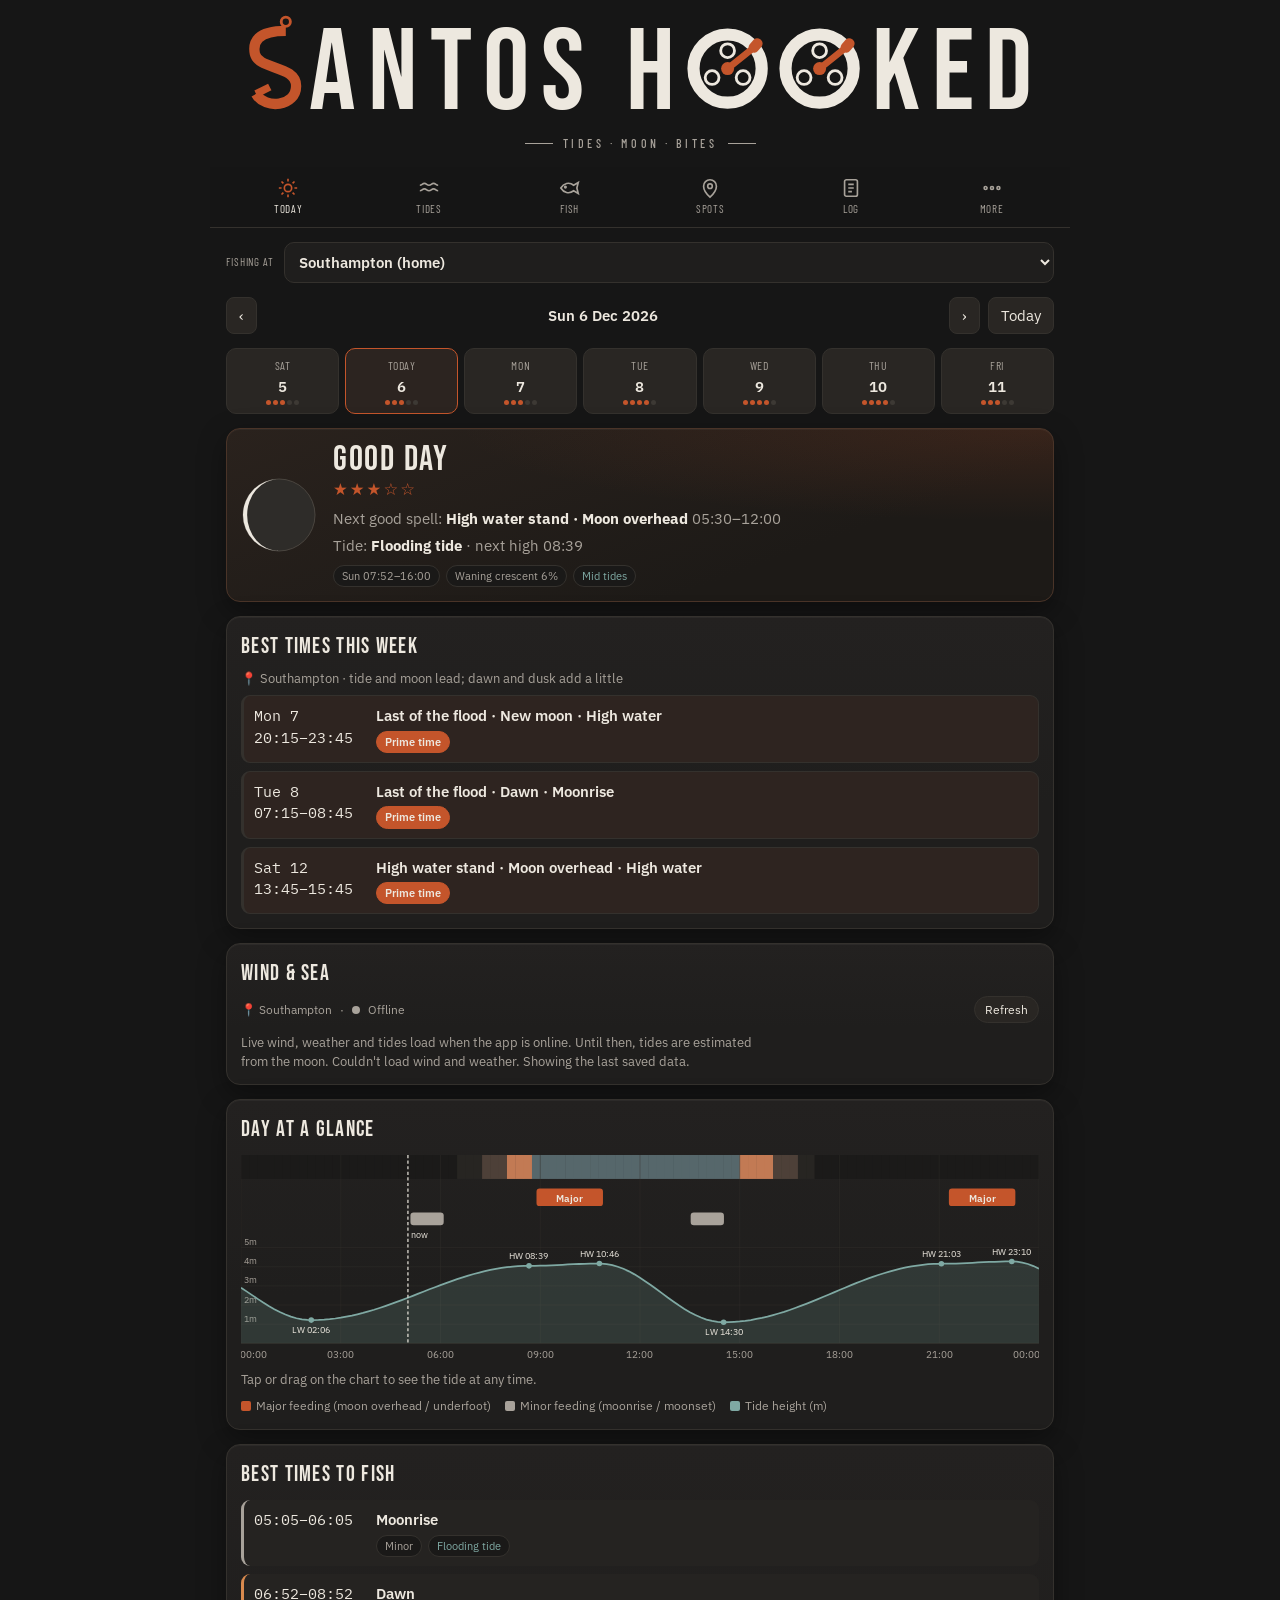
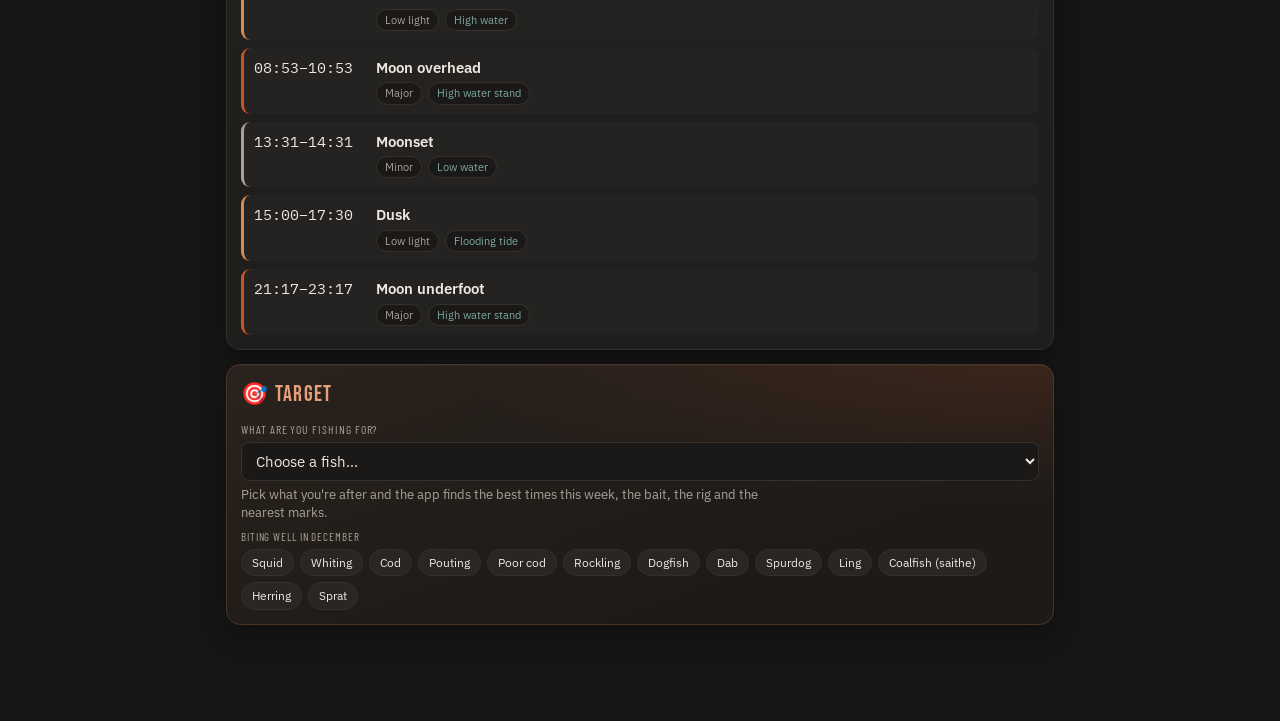
==== commit 6499cc30: "v34: map gets Satellite plus Environment Agency LiDAR layers (beach shape and heights) for gullies a" ====
--- a/public/index.html
+++ b/public/index.html
@@ -432,7 +432,7 @@
       <button id="s-month" aria-pressed="true">Good this month</button>
       <button id="s-all" aria-pressed="false">All spots</button>
     </div>
-    <div class="panel" style="padding:0;overflow:hidden"><div id="map" style="height:340px;background:#1f1e1d"></div><div class="note" id="mapnote" style="margin:0;padding:8px 12px">Tap a mark to see what's in season and fish there. Rust = good this month · ★ = your spots · blue = selected place.</div></div>
+    <div class="panel" style="padding:0;overflow:hidden"><div id="map" style="height:340px;background:#1f1e1d"></div><div class="note" id="mapnote" style="margin:0;padding:8px 12px">Tap a mark to see what's in season and fish there. Rust = good this month · ★ = your spots · blue = selected place.</div><div class="note" style="margin:0;padding:0 12px 10px">Gullies and sandbars: open the layers button (top right), switch to Satellite and turn on LiDAR, then zoom in on a beach. LiDAR covers England only and shows what was dry when it was flown, so the lower beach and gullies show best on open beaches.</div></div>
     <div class="panel" id="myspots"></div>
     <div class="species" id="spots"></div>
     <p class="note">Access, parking and fishing rules can change. Follow local signs, and check tide times before walking out on spits or mud.</p>
@@ -577,7 +577,7 @@
     </div>
     <div class="panel">
       <h2>About</h2>
-      <p class="note" style="margin-top:0">Weather warnings: Met Office (UK) and IPMA (Portugal and Madeira). Wind, weather, pressure, waves and tides away from official stations: Open-Meteo, for wherever you choose or your phone's location, refreshed every 20 minutes while the app is open. Solent tides: tuned to Southampton tables. Water clarity: an estimate from recent waves, rain and tides. Moon, sun and feeding times: worked out on your phone. Rules checked 7 November 2026. Contains ADMIRALTY® tidal data: © Crown Copyright and database right. Made for Santos Hooked. App version 33 (auto-updates from GitHub).</p>
+      <p class="note" style="margin-top:0">Weather warnings: Met Office (UK) and IPMA (Portugal and Madeira). Wind, weather, pressure, waves and tides away from official stations: Open-Meteo, for wherever you choose or your phone's location, refreshed every 20 minutes while the app is open. Solent tides: tuned to Southampton tables. Water clarity: an estimate from recent waves, rain and tides. Moon, sun and feeding times: worked out on your phone. Rules checked 7 November 2026. Contains ADMIRALTY® tidal data: © Crown Copyright and database right. Made for Santos Hooked. App version 34 (auto-updates from GitHub).</p>
     </div>
   </section>
 </div>
@@ -1061,7 +1061,8 @@
       if (S.sh && S.sh[i] != null && (is < 0 || S.sh[i] > S.sh[is])) is = i; });
     if (iw < 0) return null;
     const w = seaPick(S, iw), sw = is >= 0 ? seaPick(S, is) : null;
-    return { wh: w.wh, wp: w.wp, wd: w.wd, sh: sw ? sw.sh : null, sp: sw ? sw.sp : null, sd: sw ? sw.sd : null };
+    let tsum = 0, tn = 0; if (S.sst) S.time.forEach((x, i) => { const ms = x * 1000; if (ms >= s && ms < e && S.sst[i] != null) { tsum += S.sst[i]; tn++; } });
+    return { wh: w.wh, wp: w.wp, wd: w.wd, sh: sw ? sw.sh : null, sp: sw ? sw.sp : null, sd: sw ? sw.sd : null, sst: tn ? tsum / tn : null };
   }
   // sea state from wave height (Douglas scale), with a word for a small boat
   function seaState(h) {
@@ -1545,8 +1546,15 @@
     if (!MAP) {
       MAP = L.map(el, { zoomControl: true, attributionControl: true }).setView([LOC.lat, LOC.lon], 10);
       const osm = L.tileLayer('https://{s}.tile.openstreetmap.org/{z}/{x}/{y}.png', { maxZoom: 18, attribution: '© OpenStreetMap contributors' }).addTo(MAP);
+      const sat = L.tileLayer('https://server.arcgisonline.com/ArcGIS/rest/services/World_Imagery/MapServer/tile/{z}/{y}/{x}', { maxZoom: 19, maxNativeZoom: 18, attribution: 'Satellite © Esri, Maxar, Earthstar Geographics' });
       const sea = L.tileLayer('https://tiles.openseamap.org/seamark/{z}/{x}/{y}.png', { maxZoom: 18, attribution: 'Seamarks © OpenSeaMap' }).addTo(MAP);
-      L.control.layers(null, { 'Buoys & seamarks': sea }, { collapsed: true }).addTo(MAP);
+      // Environment Agency LiDAR (England, 1 m): shows the shape of beaches and the dry-at-low-tide seabed — gullies, sandbars, holes
+      const EA = 'https://environment.data.gov.uk/spatialdata/lidar-composite-digital-terrain-model-dtm-1m/wms';
+      const eaOpt = (layers, op) => ({ layers, format: 'image/png', transparent: true, version: '1.3.0', opacity: op, minZoom: 12, maxZoom: 19, attribution: 'LiDAR © Environment Agency (Open Government Licence)' });
+      const relief = L.tileLayer.wms(EA, eaOpt('Lidar_Composite_Hillshade_DTM_1m', 0.75));
+      const heights = L.tileLayer.wms(EA, eaOpt('Lidar_Composite_Elevation_DTM_1m', 0.7));
+      L.control.layers({ 'Map': osm, 'Satellite': sat }, { 'Buoys & seamarks': sea, 'Beach & seabed shape (LiDAR)': relief, 'Beach heights in colour (LiDAR)': heights }, { collapsed: true }).addTo(MAP);
+      MAP.on('overlayadd', e => { if ((e.layer === relief || e.layer === heights) && MAP.getZoom() < 14) MAP.setZoom(15); });
       mapLayer = L.layerGroup().addTo(MAP);
     }
     mapLayer.clearLayers();
@@ -1976,6 +1984,8 @@
   'Hour by hour · wind mph, gusts, rain chance, waves · rust = feeding window': 'Hora a hora · vento mph, rajadas, probabilidade de chuva, ondas · cor de ferrugem = período de alimentação', 'Hour by hour · wind mph, gusts, rain chance, waves': 'Hora a hora · vento mph, rajadas, probabilidade de chuva, ondas',
   'Waves up to # m · # s': 'Ondas até # m · # s', 'Waves up to # m': 'Ondas até # m', 'Swell # m · # s': 'Ondulação # m · # s', 'Swell # m': 'Ondulação # m', 'Swell up to # m · # s': 'Ondulação até # m · # s', 'Swell up to # m': 'Ondulação até # m',
   'Swell from': 'Ondulação de', 'Waves from': 'Ondas de',
+  'Map': 'Mapa', 'Satellite': 'Satélite', 'Beach & seabed shape (LiDAR)': 'Forma da praia e do fundo (LiDAR)', 'Beach heights in colour (LiDAR)': 'Alturas da praia a cores (LiDAR)',
+  'Gullies and sandbars: open the layers button (top right), switch to Satellite and turn on LiDAR, then zoom in on a beach. LiDAR covers England only and shows what was dry when it was flown, so the lower beach and gullies show best on open beaches.': 'Valas e bancos de areia: abre o botão das camadas (canto superior direito), muda para Satélite e liga o LiDAR, depois aproxima numa praia. O LiDAR só cobre Inglaterra e mostra o que estava seco quando foi feito o voo, por isso a parte baixa da praia e as valas veem-se melhor em praias abertas.',
   'Calm sea': 'Mar chão', 'Smooth sea': 'Mar encrespado', 'Slight sea': 'Mar de pequena vaga', 'Moderate sea: not for a small boat': 'Mar cavado: não é para barco pequeno', 'Rough sea: stay ashore': 'Mar grosso: fica em terra', 'Very rough sea: stay ashore': 'Mar muito grosso: fica em terra',
   'Live wind, weather and tides load when the app is online. Until then, tides are estimated from the moon.': 'O vento, o tempo e as marés ao vivo carregam quando a app tem internet. Até lá, as marés são estimadas pela lua.',
   'Couldn\'t load wind and weather. Showing the last saved data.': 'Não foi possível carregar o vento e o tempo. A mostrar os últimos dados guardados.',
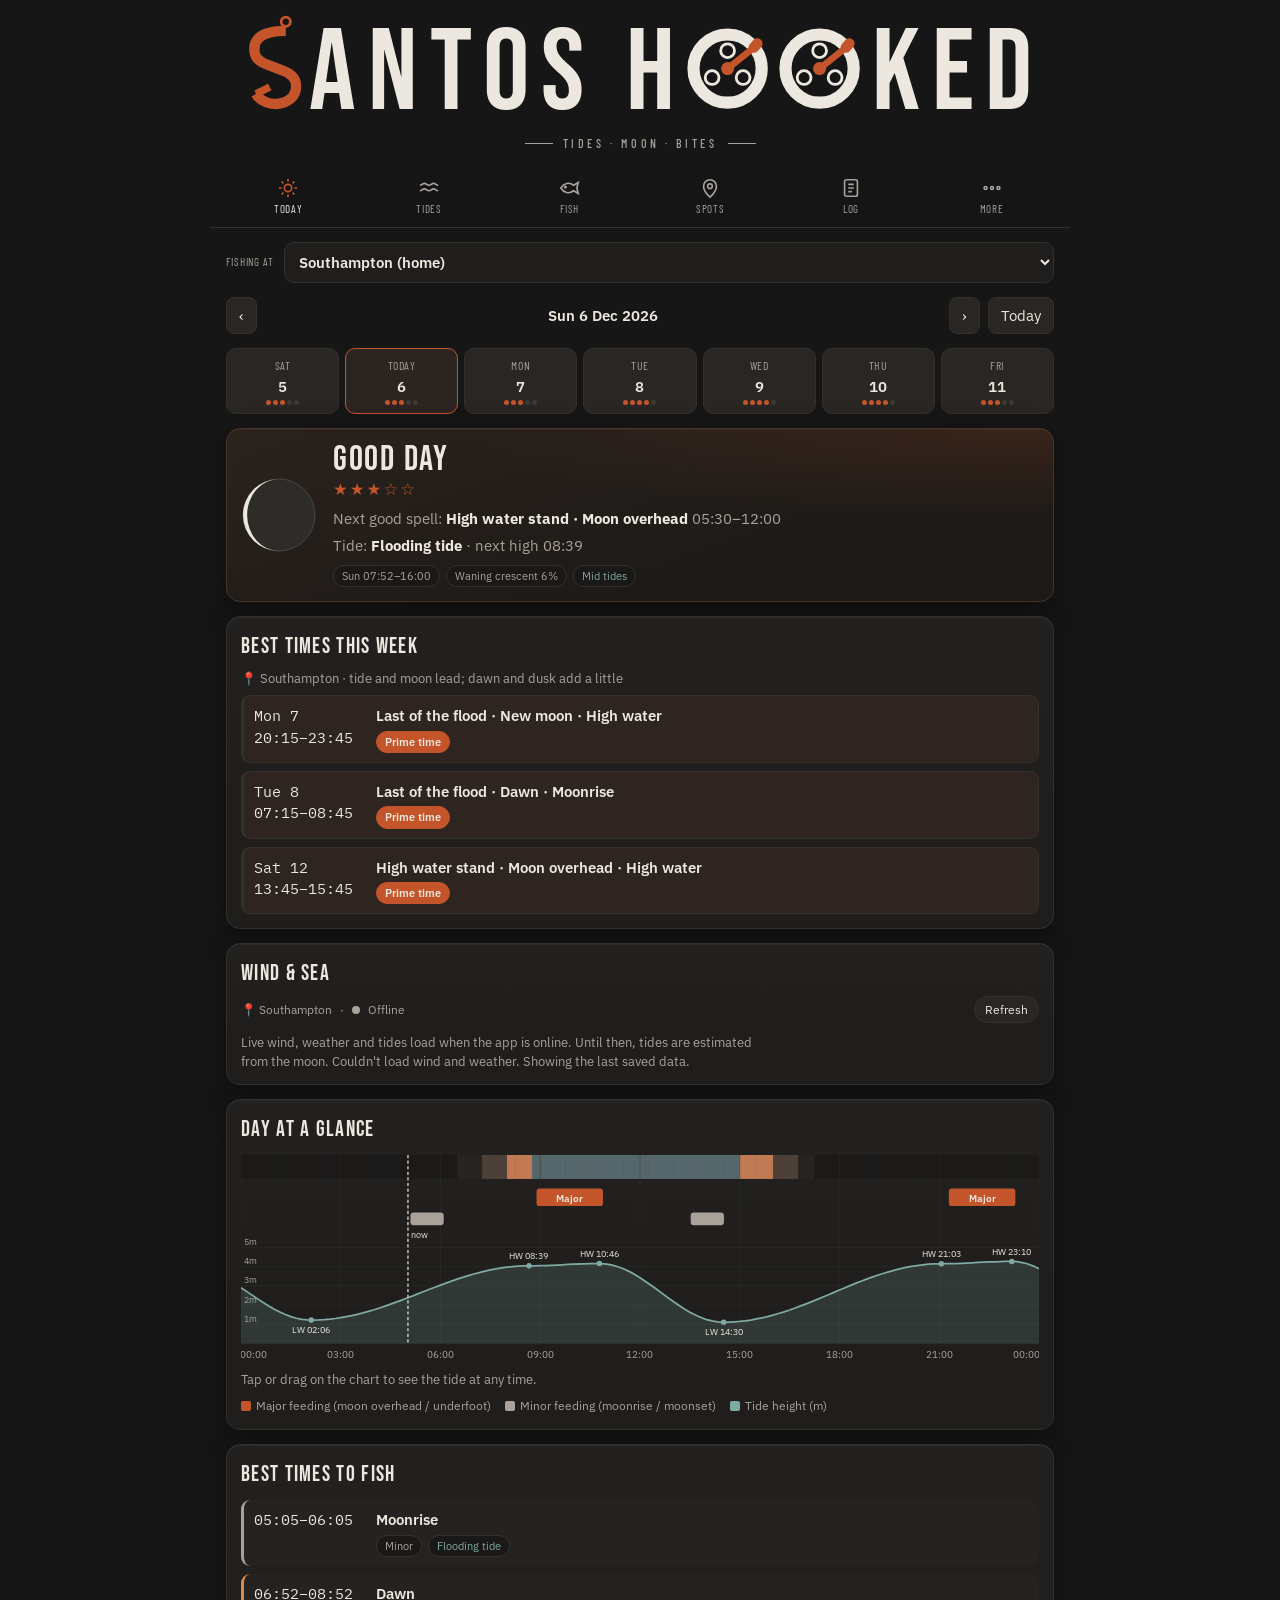
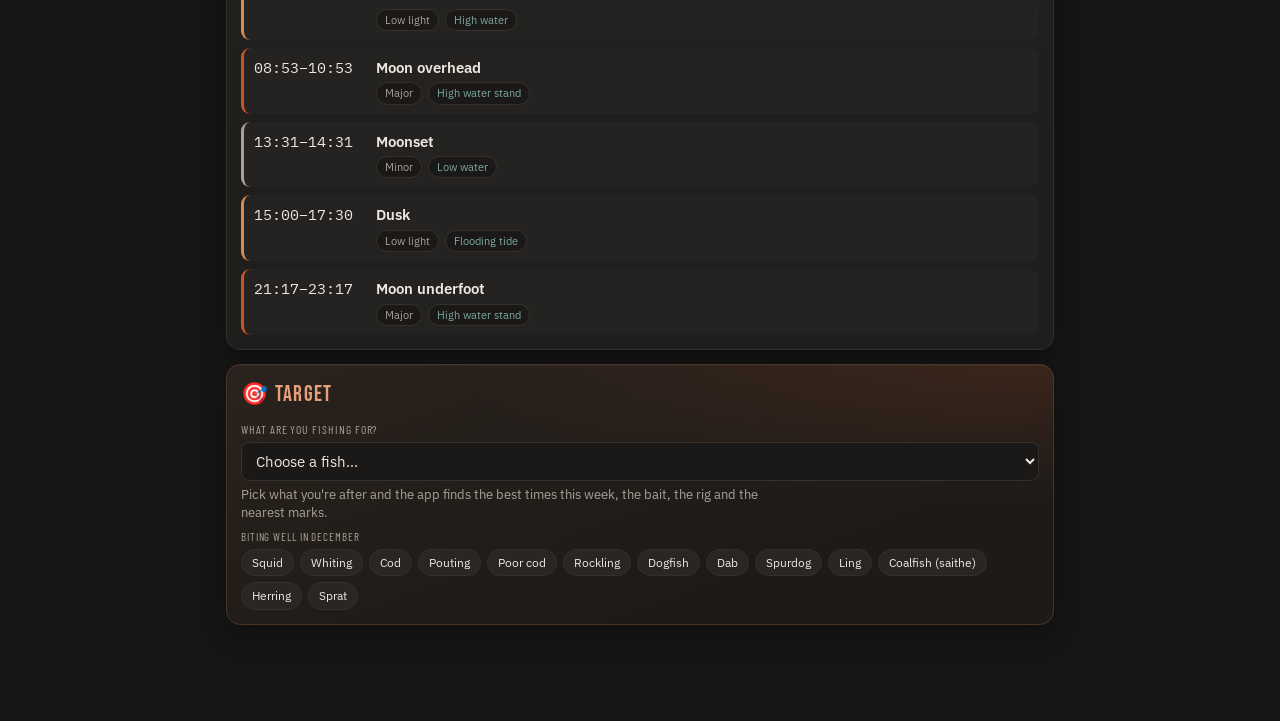
==== commit 4c5d5642: "v35: full-screen button on the map (phone back button closes it) Co-Authored-By: Claude Opus 5.5 <no" ====
--- a/public/index.html
+++ b/public/index.html
@@ -212,6 +212,10 @@
 ol.steps li { margin: 4px 0; }
 .back { font-size: .85rem; }
 .leaflet-container { font: inherit; }
+#map.mapfull { position: fixed !important; inset: 0; z-index: 2000; height: 100% !important; width: 100% !important; }
+body.noscroll { overflow: hidden; }
+.map-fs { display: flex !important; align-items: center; justify-content: center; width: 44px; height: 44px; background: #fff; color: #222 !important; cursor: pointer; }
+.map-fs svg { width: 22px; height: 22px; }
 .leaflet-popup-content a { color: #1a6f6a; }
 .scrub { margin-top: 6px; font-size: .88rem; color: var(--muted); min-height: 1.4em; }
 .scrub b { color: var(--ink); }
@@ -432,7 +436,7 @@
       <button id="s-month" aria-pressed="true">Good this month</button>
       <button id="s-all" aria-pressed="false">All spots</button>
     </div>
-    <div class="panel" style="padding:0;overflow:hidden"><div id="map" style="height:340px;background:#1f1e1d"></div><div class="note" id="mapnote" style="margin:0;padding:8px 12px">Tap a mark to see what's in season and fish there. Rust = good this month · ★ = your spots · blue = selected place.</div><div class="note" style="margin:0;padding:0 12px 10px">Gullies and sandbars: open the layers button (top right), switch to Satellite and turn on LiDAR, then zoom in on a beach. LiDAR covers England only and shows what was dry when it was flown, so the lower beach and gullies show best on open beaches.</div></div>
+    <div class="panel" style="padding:0;overflow:hidden"><div id="map" style="height:340px;background:#1f1e1d"></div><div class="note" id="mapnote" style="margin:0;padding:8px 12px">Tap a mark to see what's in season and fish there. Rust = good this month · ★ = your spots · blue = selected place.</div><div class="note" style="margin:0;padding:0 12px 10px">Gullies and sandbars: tap the full-screen button (top left) to make the map bigger, open the layers button (top right), switch to Satellite and turn on LiDAR, then zoom in on a beach. LiDAR covers England only and shows what was dry when it was flown, so the lower beach and gullies show best on open beaches.</div></div>
     <div class="panel" id="myspots"></div>
     <div class="species" id="spots"></div>
     <p class="note">Access, parking and fishing rules can change. Follow local signs, and check tide times before walking out on spits or mud.</p>
@@ -577,7 +581,7 @@
     </div>
     <div class="panel">
       <h2>About</h2>
-      <p class="note" style="margin-top:0">Weather warnings: Met Office (UK) and IPMA (Portugal and Madeira). Wind, weather, pressure, waves and tides away from official stations: Open-Meteo, for wherever you choose or your phone's location, refreshed every 20 minutes while the app is open. Solent tides: tuned to Southampton tables. Water clarity: an estimate from recent waves, rain and tides. Moon, sun and feeding times: worked out on your phone. Rules checked 7 November 2026. Contains ADMIRALTY® tidal data: © Crown Copyright and database right. Made for Santos Hooked. App version 34 (auto-updates from GitHub).</p>
+      <p class="note" style="margin-top:0">Weather warnings: Met Office (UK) and IPMA (Portugal and Madeira). Wind, weather, pressure, waves and tides away from official stations: Open-Meteo, for wherever you choose or your phone's location, refreshed every 20 minutes while the app is open. Solent tides: tuned to Southampton tables. Water clarity: an estimate from recent waves, rain and tides. Moon, sun and feeding times: worked out on your phone. Rules checked 7 November 2026. Contains ADMIRALTY® tidal data: © Crown Copyright and database right. Made for Santos Hooked. App version 35 (auto-updates from GitHub).</p>
     </div>
   </section>
 </div>
@@ -1555,6 +1559,26 @@
       const heights = L.tileLayer.wms(EA, eaOpt('Lidar_Composite_Elevation_DTM_1m', 0.7));
       L.control.layers({ 'Map': osm, 'Satellite': sat }, { 'Buoys & seamarks': sea, 'Beach & seabed shape (LiDAR)': relief, 'Beach heights in colour (LiDAR)': heights }, { collapsed: true }).addTo(MAP);
       MAP.on('overlayadd', e => { if ((e.layer === relief || e.layer === heights) && MAP.getZoom() < 14) MAP.setZoom(15); });
+      // full-screen button; the phone's back button also closes it
+      const ICON_OPEN = '<svg viewBox="0 0 24 24" fill="none" stroke="currentColor" stroke-width="2.2" stroke-linecap="round" aria-hidden="true"><path d="M4 9V4h5M20 9V4h-5M4 15v5h5M20 15v5h-5"/></svg>';
+      const ICON_CLOSE = '<svg viewBox="0 0 24 24" fill="none" stroke="currentColor" stroke-width="2.2" stroke-linecap="round" aria-hidden="true"><path d="M9 4v5H4M15 4v5h5M9 20v-5H4M15 20v-5h5"/></svg>';
+      let fsBtn = null;
+      const setFull = on => {
+        el.classList.toggle('mapfull', on); document.body.classList.toggle('noscroll', on);
+        if (fsBtn) { fsBtn.innerHTML = on ? ICON_CLOSE : ICON_OPEN; fsBtn.setAttribute('aria-label', on ? 'Close full screen' : 'Full screen map'); }
+        setTimeout(() => MAP.invalidateSize(), 60);
+      };
+      const FsCtl = L.Control.extend({ options: { position: 'topleft' }, onAdd() {
+        const b = L.DomUtil.create('a', 'leaflet-bar leaflet-control map-fs'); fsBtn = b;
+        b.href = '#'; b.setAttribute('role', 'button'); b.setAttribute('aria-label', 'Full screen map'); b.innerHTML = ICON_OPEN;
+        L.DomEvent.disableClickPropagation(b);
+        L.DomEvent.on(b, 'click', e => { L.DomEvent.preventDefault(e);
+          if (el.classList.contains('mapfull')) { if (history.state && history.state.mapfull) history.back(); else setFull(false); }
+          else { setFull(true); try { history.pushState({ mapfull: 1 }, ''); } catch (err) {} } });
+        return b; } });
+      new FsCtl().addTo(MAP);
+      window.addEventListener('popstate', () => { if (el.classList.contains('mapfull')) setFull(false); });
+      document.addEventListener('keydown', e => { if (e.key === 'Escape' && el.classList.contains('mapfull')) { if (history.state && history.state.mapfull) history.back(); else setFull(false); } });
       mapLayer = L.layerGroup().addTo(MAP);
     }
     mapLayer.clearLayers();
@@ -1985,7 +2009,7 @@
   'Waves up to # m · # s': 'Ondas até # m · # s', 'Waves up to # m': 'Ondas até # m', 'Swell # m · # s': 'Ondulação # m · # s', 'Swell # m': 'Ondulação # m', 'Swell up to # m · # s': 'Ondulação até # m · # s', 'Swell up to # m': 'Ondulação até # m',
   'Swell from': 'Ondulação de', 'Waves from': 'Ondas de',
   'Map': 'Mapa', 'Satellite': 'Satélite', 'Beach & seabed shape (LiDAR)': 'Forma da praia e do fundo (LiDAR)', 'Beach heights in colour (LiDAR)': 'Alturas da praia a cores (LiDAR)',
-  'Gullies and sandbars: open the layers button (top right), switch to Satellite and turn on LiDAR, then zoom in on a beach. LiDAR covers England only and shows what was dry when it was flown, so the lower beach and gullies show best on open beaches.': 'Valas e bancos de areia: abre o botão das camadas (canto superior direito), muda para Satélite e liga o LiDAR, depois aproxima numa praia. O LiDAR só cobre Inglaterra e mostra o que estava seco quando foi feito o voo, por isso a parte baixa da praia e as valas veem-se melhor em praias abertas.',
+  'Gullies and sandbars: tap the full-screen button (top left) to make the map bigger, open the layers button (top right), switch to Satellite and turn on LiDAR, then zoom in on a beach. LiDAR covers England only and shows what was dry when it was flown, so the lower beach and gullies show best on open beaches.': 'Valas e bancos de areia: toca no botão de ecrã inteiro (canto superior esquerdo) para aumentar o mapa, abre o botão das camadas (canto superior direito), muda para Satélite e liga o LiDAR, depois aproxima numa praia. O LiDAR só cobre Inglaterra e mostra o que estava seco quando foi feito o voo, por isso a parte baixa da praia e as valas veem-se melhor em praias abertas.',
   'Calm sea': 'Mar chão', 'Smooth sea': 'Mar encrespado', 'Slight sea': 'Mar de pequena vaga', 'Moderate sea: not for a small boat': 'Mar cavado: não é para barco pequeno', 'Rough sea: stay ashore': 'Mar grosso: fica em terra', 'Very rough sea: stay ashore': 'Mar muito grosso: fica em terra',
   'Live wind, weather and tides load when the app is online. Until then, tides are estimated from the moon.': 'O vento, o tempo e as marés ao vivo carregam quando a app tem internet. Até lá, as marés são estimadas pela lua.',
   'Couldn\'t load wind and weather. Showing the last saved data.': 'Não foi possível carregar o vento e o tempo. A mostrar os últimos dados guardados.',
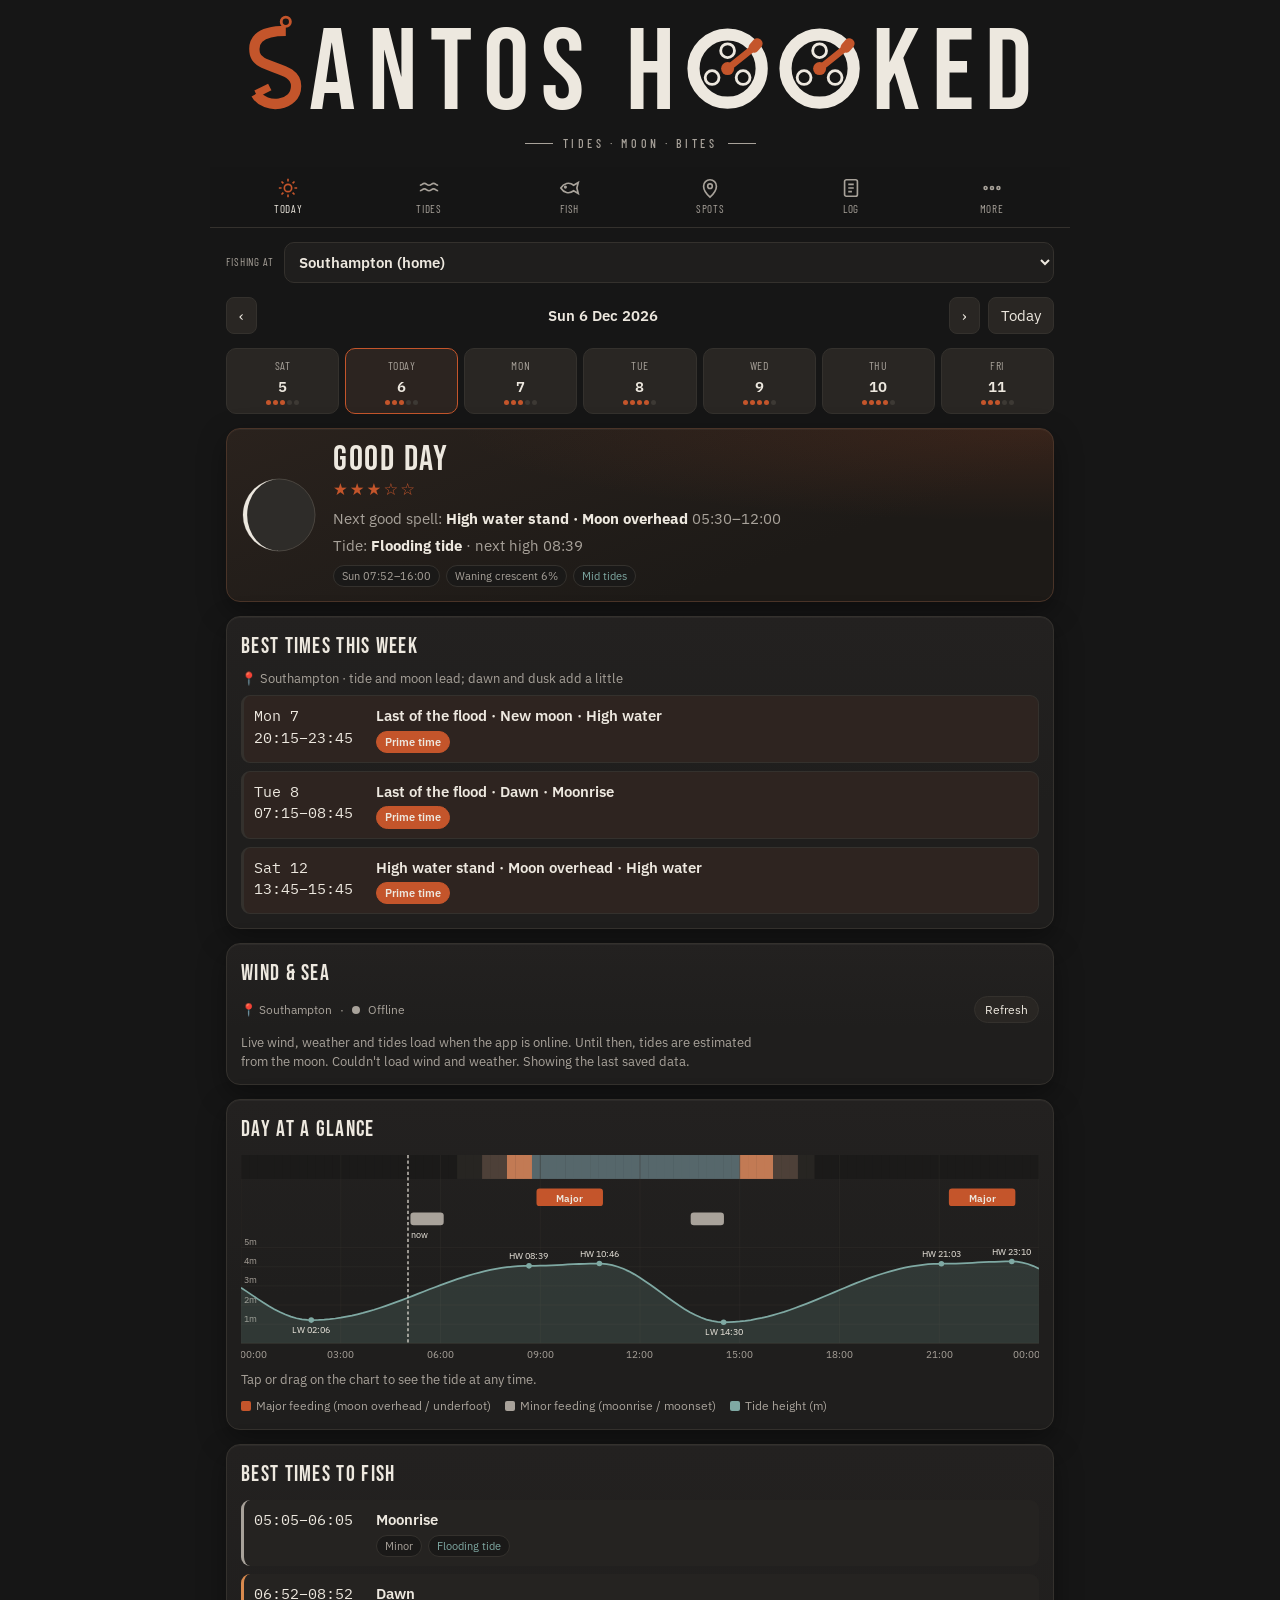
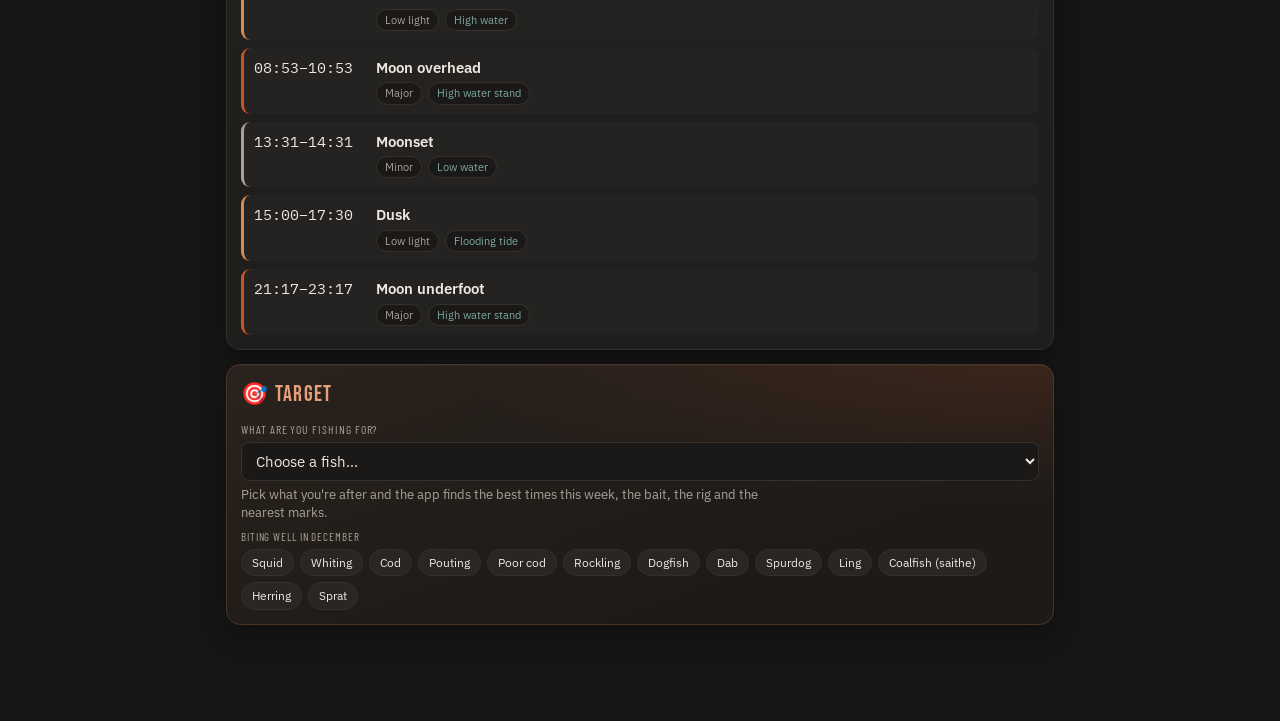
==== commit 87e92da7: "v36: Shipwrecks layer on the map (EMODnet / Historic England records via /api/wrecks), works with Sa" ====
--- a/public/index.html
+++ b/public/index.html
@@ -436,7 +436,7 @@
       <button id="s-month" aria-pressed="true">Good this month</button>
       <button id="s-all" aria-pressed="false">All spots</button>
     </div>
-    <div class="panel" style="padding:0;overflow:hidden"><div id="map" style="height:340px;background:#1f1e1d"></div><div class="note" id="mapnote" style="margin:0;padding:8px 12px">Tap a mark to see what's in season and fish there. Rust = good this month · ★ = your spots · blue = selected place.</div><div class="note" style="margin:0;padding:0 12px 10px">Gullies and sandbars: tap the full-screen button (top left) to make the map bigger, open the layers button (top right), switch to Satellite and turn on LiDAR, then zoom in on a beach. LiDAR covers England only and shows what was dry when it was flown, so the lower beach and gullies show best on open beaches.</div></div>
+    <div class="panel" style="padding:0;overflow:hidden"><div id="map" style="height:340px;background:#1f1e1d"></div><div class="note" id="mapnote" style="margin:0;padding:8px 12px">Tap a mark to see what's in season and fish there. Rust = good this month · ★ = your spots · blue = selected place.</div><div class="note" style="margin:0;padding:0 12px 10px">Gullies and sandbars: tap the full-screen button (top left) to make the map bigger, open the layers button (top right), switch to Satellite and turn on LiDAR, then zoom in on a beach. Turn on Shipwrecks to see known wrecks (amber rings). LiDAR covers England only and shows what was dry when it was flown, so the lower beach and gullies show best on open beaches.</div></div>
     <div class="panel" id="myspots"></div>
     <div class="species" id="spots"></div>
     <p class="note">Access, parking and fishing rules can change. Follow local signs, and check tide times before walking out on spits or mud.</p>
@@ -581,7 +581,7 @@
     </div>
     <div class="panel">
       <h2>About</h2>
-      <p class="note" style="margin-top:0">Weather warnings: Met Office (UK) and IPMA (Portugal and Madeira). Wind, weather, pressure, waves and tides away from official stations: Open-Meteo, for wherever you choose or your phone's location, refreshed every 20 minutes while the app is open. Solent tides: tuned to Southampton tables. Water clarity: an estimate from recent waves, rain and tides. Moon, sun and feeding times: worked out on your phone. Rules checked 7 November 2026. Contains ADMIRALTY® tidal data: © Crown Copyright and database right. Made for Santos Hooked. App version 35 (auto-updates from GitHub).</p>
+      <p class="note" style="margin-top:0">Weather warnings: Met Office (UK) and IPMA (Portugal and Madeira). Wind, weather, pressure, waves and tides away from official stations: Open-Meteo, for wherever you choose or your phone's location, refreshed every 20 minutes while the app is open. Solent tides: tuned to Southampton tables. Water clarity: an estimate from recent waves, rain and tides. Moon, sun and feeding times: worked out on your phone. Rules checked 7 November 2026. Contains ADMIRALTY® tidal data: © Crown Copyright and database right. Made for Santos Hooked. App version 36 (auto-updates from GitHub).</p>
     </div>
   </section>
 </div>
@@ -1557,8 +1557,31 @@
       const eaOpt = (layers, op) => ({ layers, format: 'image/png', transparent: true, version: '1.3.0', opacity: op, minZoom: 12, maxZoom: 19, attribution: 'LiDAR © Environment Agency (Open Government Licence)' });
       const relief = L.tileLayer.wms(EA, eaOpt('Lidar_Composite_Hillshade_DTM_1m', 0.75));
       const heights = L.tileLayer.wms(EA, eaOpt('Lidar_Composite_Elevation_DTM_1m', 0.7));
-      L.control.layers({ 'Map': osm, 'Satellite': sat }, { 'Buoys & seamarks': sea, 'Beach & seabed shape (LiDAR)': relief, 'Beach heights in colour (LiDAR)': heights }, { collapsed: true }).addTo(MAP);
-      MAP.on('overlayadd', e => { if ((e.layer === relief || e.layer === heights) && MAP.getZoom() < 14) MAP.setZoom(15); });
+      // known shipwrecks (EMODnet: Historic England records for England), fetched for the area on screen
+      const wrecks = L.layerGroup(), wreckCache = new Map(); let wreckTimer = 0, wreckSeq = 0;
+      const esc = t => String(t).replace(/[&<>"]/g, c => ({ '&': '&amp;', '<': '&lt;', '>': '&gt;', '"': '&quot;' })[c]);
+      async function loadWrecks() {
+        if (!MAP.hasLayer(wrecks) || MAP.getZoom() < 10) { wrecks.clearLayers(); return; }
+        const b = MAP.getBounds(), r = v => v.toFixed(2);
+        const bbox = [r(b.getWest() - 0.02), r(b.getSouth() - 0.02), r(b.getEast() + 0.02), r(b.getNorth() + 0.02)].join(','), seq = ++wreckSeq;
+        let data = wreckCache.get(bbox);
+        if (!data) { try { const res = await fetch('/api/wrecks?bbox=' + bbox); data = await res.json(); if (res.ok) wreckCache.set(bbox, data); } catch (err) { data = { items: [], error: 'offline' }; } }
+        if (seq !== wreckSeq) return;
+        wrecks.clearLayers();
+        (data.items || []).forEach(w => {
+          const rows = w.info.map(([k, v]) => `<div style="font-size:12px"><span style="color:#666">${esc(k)}:</span> ${esc(v)}</div>`).join('');
+          L.circleMarker([w.lat, w.lon], { radius: 6, color: '#F2C14E', weight: 2, fillColor: '#1C1C1C', fillOpacity: 1 })
+            .bindPopup(`<div style="font-family:var(--font-body);min-width:170px"><b style="font-size:14px">${esc(w.name)}</b>${rows}<div style="color:#888;font-size:11px;margin-top:6px">Shipwreck record: Historic England via EMODnet. Positions can be approximate.</div><a href="https://www.google.com/maps?q=${w.lat},${w.lon}" target="_blank" rel="noopener" style="font-size:12px">Open in Maps</a></div>`).addTo(wrecks);
+        });
+      }
+      const wrecksSoon = () => { clearTimeout(wreckTimer); wreckTimer = setTimeout(loadWrecks, 400); };
+      MAP.on('moveend', wrecksSoon);
+      L.control.layers({ 'Map': osm, 'Satellite': sat }, { 'Buoys & seamarks': sea, 'Beach & seabed shape (LiDAR)': relief, 'Beach heights in colour (LiDAR)': heights, 'Shipwrecks': wrecks }, { collapsed: true }).addTo(MAP);
+      MAP.on('overlayadd', e => {
+        if ((e.layer === relief || e.layer === heights) && MAP.getZoom() < 14) MAP.setZoom(15);
+        if (e.layer === wrecks) { if (MAP.getZoom() < 11) MAP.setZoom(12); else loadWrecks(); }
+      });
+      MAP.on('overlayremove', e => { if (e.layer === wrecks) wrecks.clearLayers(); });
       // full-screen button; the phone's back button also closes it
       const ICON_OPEN = '<svg viewBox="0 0 24 24" fill="none" stroke="currentColor" stroke-width="2.2" stroke-linecap="round" aria-hidden="true"><path d="M4 9V4h5M20 9V4h-5M4 15v5h5M20 15v5h-5"/></svg>';
       const ICON_CLOSE = '<svg viewBox="0 0 24 24" fill="none" stroke="currentColor" stroke-width="2.2" stroke-linecap="round" aria-hidden="true"><path d="M9 4v5H4M15 4v5h5M9 20v-5H4M15 20v-5h5"/></svg>';
@@ -2008,8 +2031,10 @@
   'Hour by hour · wind mph, gusts, rain chance, waves · rust = feeding window': 'Hora a hora · vento mph, rajadas, probabilidade de chuva, ondas · cor de ferrugem = período de alimentação', 'Hour by hour · wind mph, gusts, rain chance, waves': 'Hora a hora · vento mph, rajadas, probabilidade de chuva, ondas',
   'Waves up to # m · # s': 'Ondas até # m · # s', 'Waves up to # m': 'Ondas até # m', 'Swell # m · # s': 'Ondulação # m · # s', 'Swell # m': 'Ondulação # m', 'Swell up to # m · # s': 'Ondulação até # m · # s', 'Swell up to # m': 'Ondulação até # m',
   'Swell from': 'Ondulação de', 'Waves from': 'Ondas de',
+  'Shipwrecks': 'Naufrágios', 'Unnamed wreck': 'Naufrágio sem nome', 'Sank:': 'Afundou:', 'Period:': 'Período:', 'Type:': 'Tipo:', 'Least depth (m):': 'Profundidade mínima (m):', 'Max depth (m):': 'Profundidade máxima (m):', 'Depth (m):': 'Profundidade (m):', 'Protection:': 'Proteção:', 'How it sank:': 'Como afundou:', 'Position accuracy:': 'Precisão da posição:',
+  'Shipwreck record: Historic England via EMODnet. Positions can be approximate.': 'Registo de naufrágio: Historic England via EMODnet. As posições podem ser aproximadas.', 'Open in Maps': 'Abrir no Maps',
   'Map': 'Mapa', 'Satellite': 'Satélite', 'Beach & seabed shape (LiDAR)': 'Forma da praia e do fundo (LiDAR)', 'Beach heights in colour (LiDAR)': 'Alturas da praia a cores (LiDAR)',
-  'Gullies and sandbars: tap the full-screen button (top left) to make the map bigger, open the layers button (top right), switch to Satellite and turn on LiDAR, then zoom in on a beach. LiDAR covers England only and shows what was dry when it was flown, so the lower beach and gullies show best on open beaches.': 'Valas e bancos de areia: toca no botão de ecrã inteiro (canto superior esquerdo) para aumentar o mapa, abre o botão das camadas (canto superior direito), muda para Satélite e liga o LiDAR, depois aproxima numa praia. O LiDAR só cobre Inglaterra e mostra o que estava seco quando foi feito o voo, por isso a parte baixa da praia e as valas veem-se melhor em praias abertas.',
+  'Gullies and sandbars: tap the full-screen button (top left) to make the map bigger, open the layers button (top right), switch to Satellite and turn on LiDAR, then zoom in on a beach. Turn on Shipwrecks to see known wrecks (amber rings). LiDAR covers England only and shows what was dry when it was flown, so the lower beach and gullies show best on open beaches.': 'Valas e bancos de areia: toca no botão de ecrã inteiro (canto superior esquerdo) para aumentar o mapa, abre o botão das camadas (canto superior direito), muda para Satélite e liga o LiDAR, depois aproxima numa praia. Liga Naufrágios para ver os naufrágios conhecidos (círculos amarelos). O LiDAR só cobre Inglaterra e mostra o que estava seco quando foi feito o voo, por isso a parte baixa da praia e as valas veem-se melhor em praias abertas.',
   'Calm sea': 'Mar chão', 'Smooth sea': 'Mar encrespado', 'Slight sea': 'Mar de pequena vaga', 'Moderate sea: not for a small boat': 'Mar cavado: não é para barco pequeno', 'Rough sea: stay ashore': 'Mar grosso: fica em terra', 'Very rough sea: stay ashore': 'Mar muito grosso: fica em terra',
   'Live wind, weather and tides load when the app is online. Until then, tides are estimated from the moon.': 'O vento, o tempo e as marés ao vivo carregam quando a app tem internet. Até lá, as marés são estimadas pela lua.',
   'Couldn\'t load wind and weather. Showing the last saved data.': 'Não foi possível carregar o vento e o tempo. A mostrar os últimos dados guardados.',
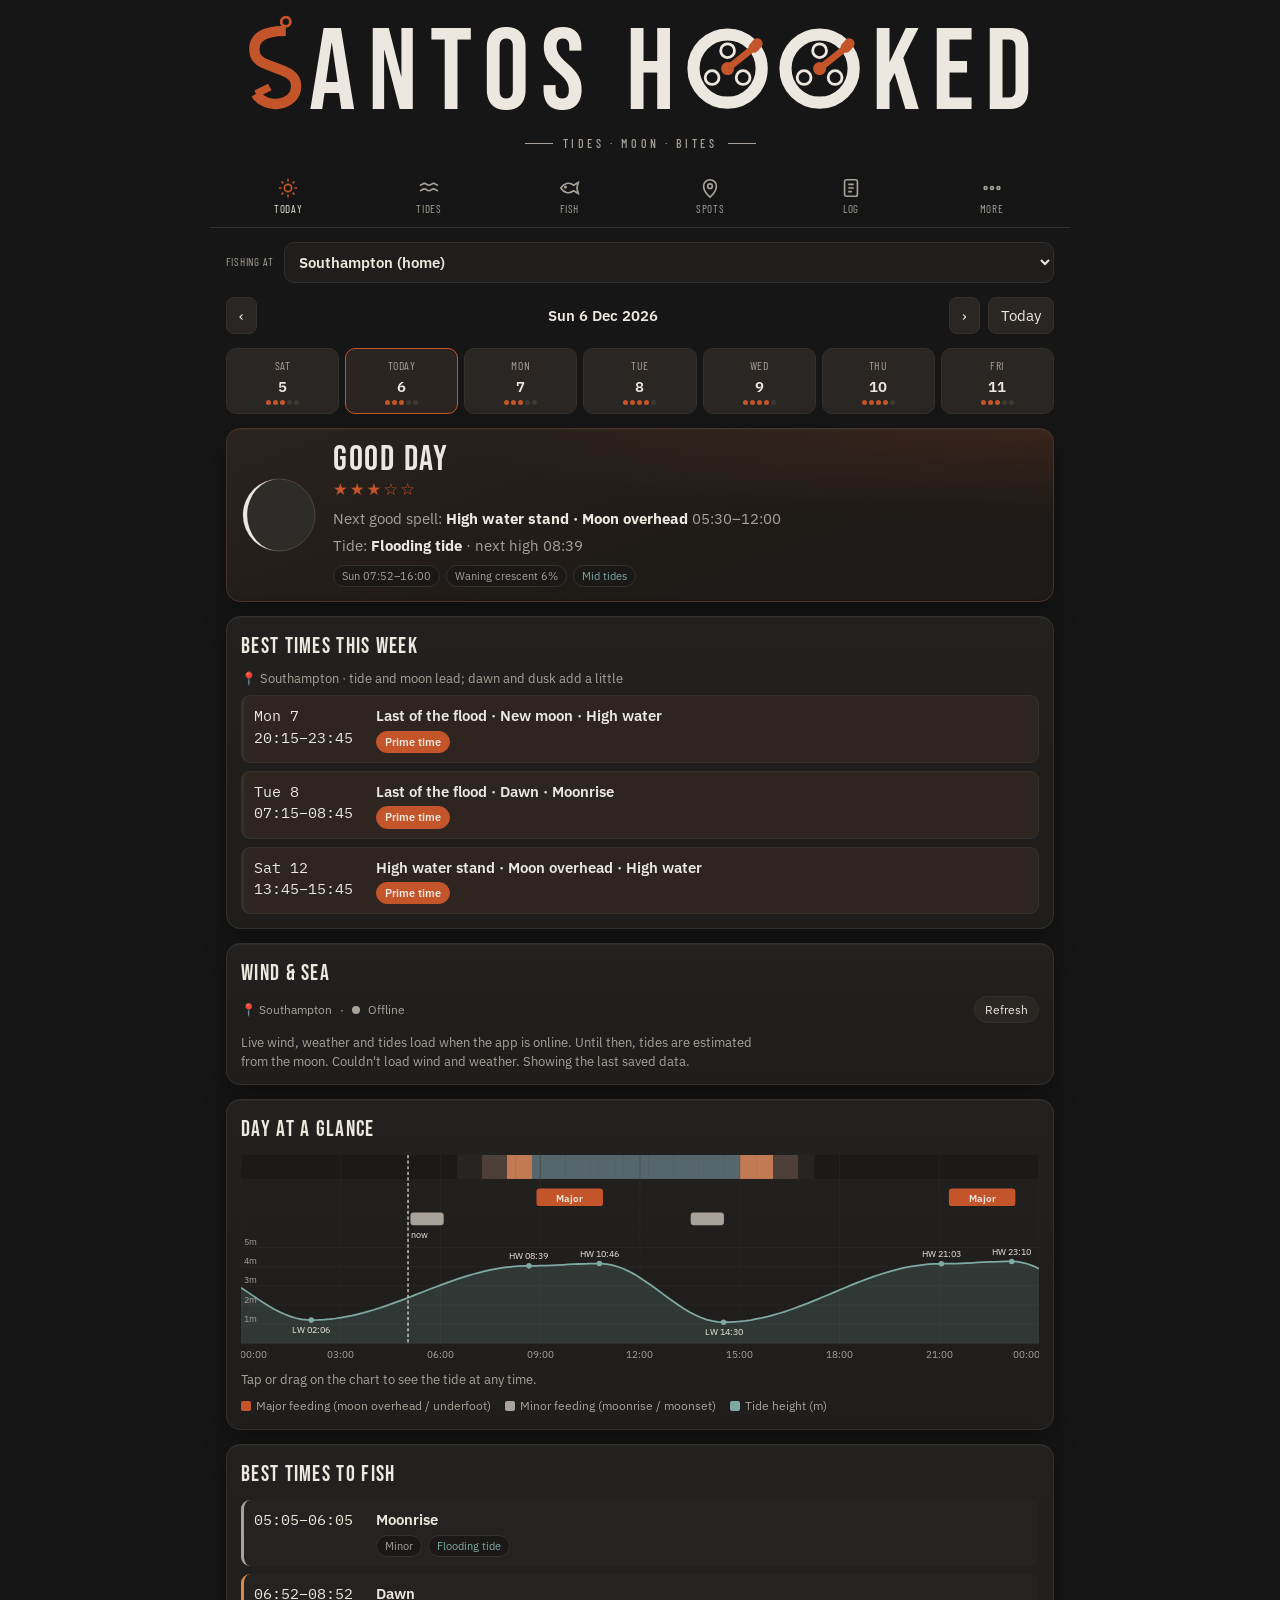
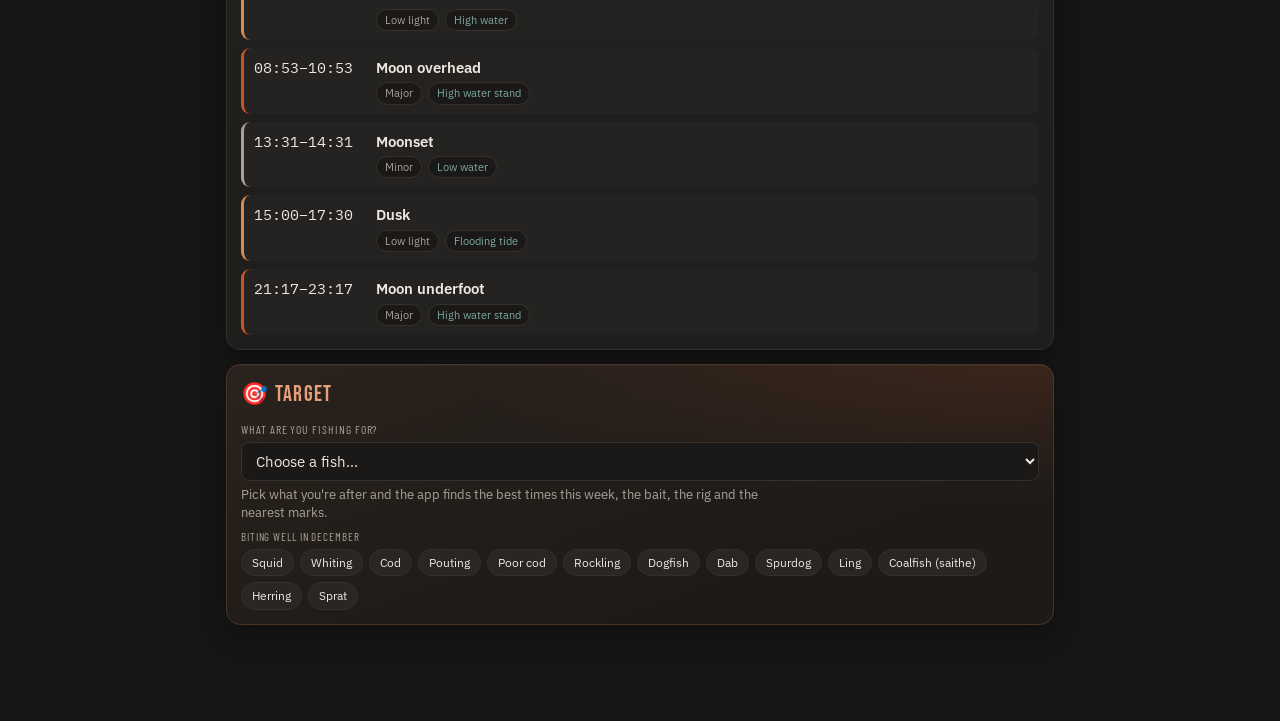
==== commit ffd63007: "v37: tap the map for depth (at lowest tide and now, with today's tide) and distance from the shore (" ====
--- a/public/index.html
+++ b/public/index.html
@@ -436,7 +436,7 @@
       <button id="s-month" aria-pressed="true">Good this month</button>
       <button id="s-all" aria-pressed="false">All spots</button>
     </div>
-    <div class="panel" style="padding:0;overflow:hidden"><div id="map" style="height:340px;background:#1f1e1d"></div><div class="note" id="mapnote" style="margin:0;padding:8px 12px">Tap a mark to see what's in season and fish there. Rust = good this month · ★ = your spots · blue = selected place.</div><div class="note" style="margin:0;padding:0 12px 10px">Gullies and sandbars: tap the full-screen button (top left) to make the map bigger, open the layers button (top right), switch to Satellite and turn on LiDAR, then zoom in on a beach. Turn on Shipwrecks to see known wrecks (amber rings). LiDAR covers England only and shows what was dry when it was flown, so the lower beach and gullies show best on open beaches.</div></div>
+    <div class="panel" style="padding:0;overflow:hidden"><div id="map" style="height:340px;background:#1f1e1d"></div><div class="note" id="mapnote" style="margin:0;padding:8px 12px">Tap a mark to see what's in season and fish there. Rust = good this month · ★ = your spots · blue = selected place.</div><div class="note" style="margin:0;padding:0 12px 10px">Gullies and sandbars: tap the full-screen button (top left) to make the map bigger, open the layers button (top right), switch to Satellite and turn on LiDAR, then zoom in on a beach. Turn on Shipwrecks to see known wrecks (amber rings). Tap anywhere on the sea for its depth and distance from the shore. LiDAR covers England only and shows what was dry when it was flown, so the lower beach and gullies show best on open beaches.</div></div>
     <div class="panel" id="myspots"></div>
     <div class="species" id="spots"></div>
     <p class="note">Access, parking and fishing rules can change. Follow local signs, and check tide times before walking out on spits or mud.</p>
@@ -581,7 +581,7 @@
     </div>
     <div class="panel">
       <h2>About</h2>
-      <p class="note" style="margin-top:0">Weather warnings: Met Office (UK) and IPMA (Portugal and Madeira). Wind, weather, pressure, waves and tides away from official stations: Open-Meteo, for wherever you choose or your phone's location, refreshed every 20 minutes while the app is open. Solent tides: tuned to Southampton tables. Water clarity: an estimate from recent waves, rain and tides. Moon, sun and feeding times: worked out on your phone. Rules checked 7 November 2026. Contains ADMIRALTY® tidal data: © Crown Copyright and database right. Made for Santos Hooked. App version 36 (auto-updates from GitHub).</p>
+      <p class="note" style="margin-top:0">Weather warnings: Met Office (UK) and IPMA (Portugal and Madeira). Wind, weather, pressure, waves and tides away from official stations: Open-Meteo, for wherever you choose or your phone's location, refreshed every 20 minutes while the app is open. Solent tides: tuned to Southampton tables. Water clarity: an estimate from recent waves, rain and tides. Moon, sun and feeding times: worked out on your phone. Rules checked 7 November 2026. Contains ADMIRALTY® tidal data: © Crown Copyright and database right. Made for Santos Hooked. App version 37 (auto-updates from GitHub).</p>
     </div>
   </section>
 </div>
@@ -1582,6 +1582,36 @@
         if (e.layer === wrecks) { if (MAP.getZoom() < 11) MAP.setZoom(12); else loadWrecks(); }
       });
       MAP.on('overlayremove', e => { if (e.layer === wrecks) wrecks.clearLayers(); });
+      // tap anywhere on the map: depth there (at the lowest tide and now) and distance from the shore
+      const ptCache = new Map();
+      const inUK = (la, lo) => la > 49.8 && la < 61 && lo > -8.7 && lo < 2;
+      const fmtM = m => m >= 1000 ? (m / 1000).toFixed(1) + ' km' : m + ' m';
+      MAP.on('click', async e => {
+        const tg = e.originalEvent && e.originalEvent.target;
+        if (tg && tg.classList && tg.classList.contains('leaflet-interactive')) return; // a mark or wreck was tapped
+        const { lat, lng } = e.latlng, key = lat.toFixed(4) + ',' + lng.toFixed(4);
+        const pop = L.popup({ maxWidth: 260 }).setLatLng(e.latlng).setContent('<div style="font-size:13px">Checking depth…</div>').openOn(MAP);
+        let d = ptCache.get(key);
+        if (!d) { try { const r = await fetch(`/api/point?lat=${lat.toFixed(5)}&lon=${lng.toFixed(5)}`); d = await r.json(); if (r.ok) ptCache.set(key, d); } catch (err) { d = null; } }
+        if (!d) { pop.setContent('<div style="font-size:13px">Couldn\'t get depth and distance. Check your internet.</div>'); return; }
+        const rows = [];
+        if (d.elev == null) rows.push('<div>No depth data here</div>');
+        else if (d.elev < 0) rows.push(`<div><b>Depth at lowest tide: ${(-d.elev).toFixed(1)} m</b></div>`);
+        else rows.push(`<div><b>Dries at low tide (${d.elev.toFixed(1)} m above the lowest tide)</b></div>`);
+        if (d.elev != null && inUK(lat, lng)) {
+          try {
+            const tp2 = ukParts(Date.now()), D = computeDay(tp2.y, tp2.m, tp2.d);
+            if (D.tides && D.tides.length > 1) {
+              const now = tideAt(D.tides, Date.now()) - d.elev;
+              rows.push(now > 0.2 ? `<div>Depth now ≈ ${now.toFixed(1)} m (with today's tide)</div>` : `<div>Dry now (with today's tide)</div>`);
+            }
+          } catch (err) {}
+        }
+        if (d.shore_m != null) rows.push(`<div>From the shore (high-tide line): ${fmtM(d.shore_m)}</div>`);
+        else rows.push('<div>Shore more than 3 km away</div>');
+        rows.push('<div style="color:#888;font-size:11px;margin-top:6px">Depth: EMODnet chart data on a grid of about 100–250 m, so small gullies don\'t show; use the LiDAR shading for those. Not for navigation.</div>');
+        pop.setContent(`<div style="font-family:var(--font-body);font-size:13px;line-height:1.45">${rows.join('')}</div>`);
+      });
       // full-screen button; the phone's back button also closes it
       const ICON_OPEN = '<svg viewBox="0 0 24 24" fill="none" stroke="currentColor" stroke-width="2.2" stroke-linecap="round" aria-hidden="true"><path d="M4 9V4h5M20 9V4h-5M4 15v5h5M20 15v5h-5"/></svg>';
       const ICON_CLOSE = '<svg viewBox="0 0 24 24" fill="none" stroke="currentColor" stroke-width="2.2" stroke-linecap="round" aria-hidden="true"><path d="M9 4v5H4M15 4v5h5M9 20v-5H4M15 20v-5h5"/></svg>';
@@ -2031,10 +2061,15 @@
   'Hour by hour · wind mph, gusts, rain chance, waves · rust = feeding window': 'Hora a hora · vento mph, rajadas, probabilidade de chuva, ondas · cor de ferrugem = período de alimentação', 'Hour by hour · wind mph, gusts, rain chance, waves': 'Hora a hora · vento mph, rajadas, probabilidade de chuva, ondas',
   'Waves up to # m · # s': 'Ondas até # m · # s', 'Waves up to # m': 'Ondas até # m', 'Swell # m · # s': 'Ondulação # m · # s', 'Swell # m': 'Ondulação # m', 'Swell up to # m · # s': 'Ondulação até # m · # s', 'Swell up to # m': 'Ondulação até # m',
   'Swell from': 'Ondulação de', 'Waves from': 'Ondas de',
+  'Checking depth…': 'A ver a profundidade…', 'Couldn\'t get depth and distance. Check your internet.': 'Não deu para obter a profundidade e a distância. Verifica a internet.',
+  'No depth data here': 'Sem dados de profundidade aqui', 'Depth at lowest tide: # m': 'Profundidade na maré mais baixa: # m', 'Dries at low tide (# m above the lowest tide)': 'Fica a seco na maré baixa (# m acima da maré mais baixa)',
+  'Depth now ≈ # m (with today\'s tide)': 'Profundidade agora ≈ # m (com a maré de hoje)', 'Dry now (with today\'s tide)': 'A seco agora (com a maré de hoje)',
+  'From the shore (high-tide line): # m': 'Distância à costa (linha da maré cheia): # m', 'From the shore (high-tide line): # km': 'Distância à costa (linha da maré cheia): # km', 'Shore more than # km away': 'Costa a mais de # km',
+  'Depth: EMODnet chart data on a grid of about #–# m, so small gullies don\'t show; use the LiDAR shading for those. Not for navigation.': 'Profundidade: dados de carta EMODnet numa grelha de cerca de #–# m, por isso as valas pequenas não aparecem; para isso usa o relevo do LiDAR. Não serve para navegação.',
   'Shipwrecks': 'Naufrágios', 'Unnamed wreck': 'Naufrágio sem nome', 'Sank:': 'Afundou:', 'Period:': 'Período:', 'Type:': 'Tipo:', 'Least depth (m):': 'Profundidade mínima (m):', 'Max depth (m):': 'Profundidade máxima (m):', 'Depth (m):': 'Profundidade (m):', 'Protection:': 'Proteção:', 'How it sank:': 'Como afundou:', 'Position accuracy:': 'Precisão da posição:',
   'Shipwreck record: Historic England via EMODnet. Positions can be approximate.': 'Registo de naufrágio: Historic England via EMODnet. As posições podem ser aproximadas.', 'Open in Maps': 'Abrir no Maps',
   'Map': 'Mapa', 'Satellite': 'Satélite', 'Beach & seabed shape (LiDAR)': 'Forma da praia e do fundo (LiDAR)', 'Beach heights in colour (LiDAR)': 'Alturas da praia a cores (LiDAR)',
-  'Gullies and sandbars: tap the full-screen button (top left) to make the map bigger, open the layers button (top right), switch to Satellite and turn on LiDAR, then zoom in on a beach. Turn on Shipwrecks to see known wrecks (amber rings). LiDAR covers England only and shows what was dry when it was flown, so the lower beach and gullies show best on open beaches.': 'Valas e bancos de areia: toca no botão de ecrã inteiro (canto superior esquerdo) para aumentar o mapa, abre o botão das camadas (canto superior direito), muda para Satélite e liga o LiDAR, depois aproxima numa praia. Liga Naufrágios para ver os naufrágios conhecidos (círculos amarelos). O LiDAR só cobre Inglaterra e mostra o que estava seco quando foi feito o voo, por isso a parte baixa da praia e as valas veem-se melhor em praias abertas.',
+  'Gullies and sandbars: tap the full-screen button (top left) to make the map bigger, open the layers button (top right), switch to Satellite and turn on LiDAR, then zoom in on a beach. Turn on Shipwrecks to see known wrecks (amber rings). Tap anywhere on the sea for its depth and distance from the shore. LiDAR covers England only and shows what was dry when it was flown, so the lower beach and gullies show best on open beaches.': 'Valas e bancos de areia: toca no botão de ecrã inteiro (canto superior esquerdo) para aumentar o mapa, abre o botão das camadas (canto superior direito), muda para Satélite e liga o LiDAR, depois aproxima numa praia. Liga Naufrágios para ver os naufrágios conhecidos (círculos amarelos). Toca em qualquer ponto do mar para ver a profundidade e a distância à costa. O LiDAR só cobre Inglaterra e mostra o que estava seco quando foi feito o voo, por isso a parte baixa da praia e as valas veem-se melhor em praias abertas.',
   'Calm sea': 'Mar chão', 'Smooth sea': 'Mar encrespado', 'Slight sea': 'Mar de pequena vaga', 'Moderate sea: not for a small boat': 'Mar cavado: não é para barco pequeno', 'Rough sea: stay ashore': 'Mar grosso: fica em terra', 'Very rough sea: stay ashore': 'Mar muito grosso: fica em terra',
   'Live wind, weather and tides load when the app is online. Until then, tides are estimated from the moon.': 'O vento, o tempo e as marés ao vivo carregam quando a app tem internet. Até lá, as marés são estimadas pela lua.',
   'Couldn\'t load wind and weather. Showing the last saved data.': 'Não foi possível carregar o vento e o tempo. A mostrar os últimos dados guardados.',
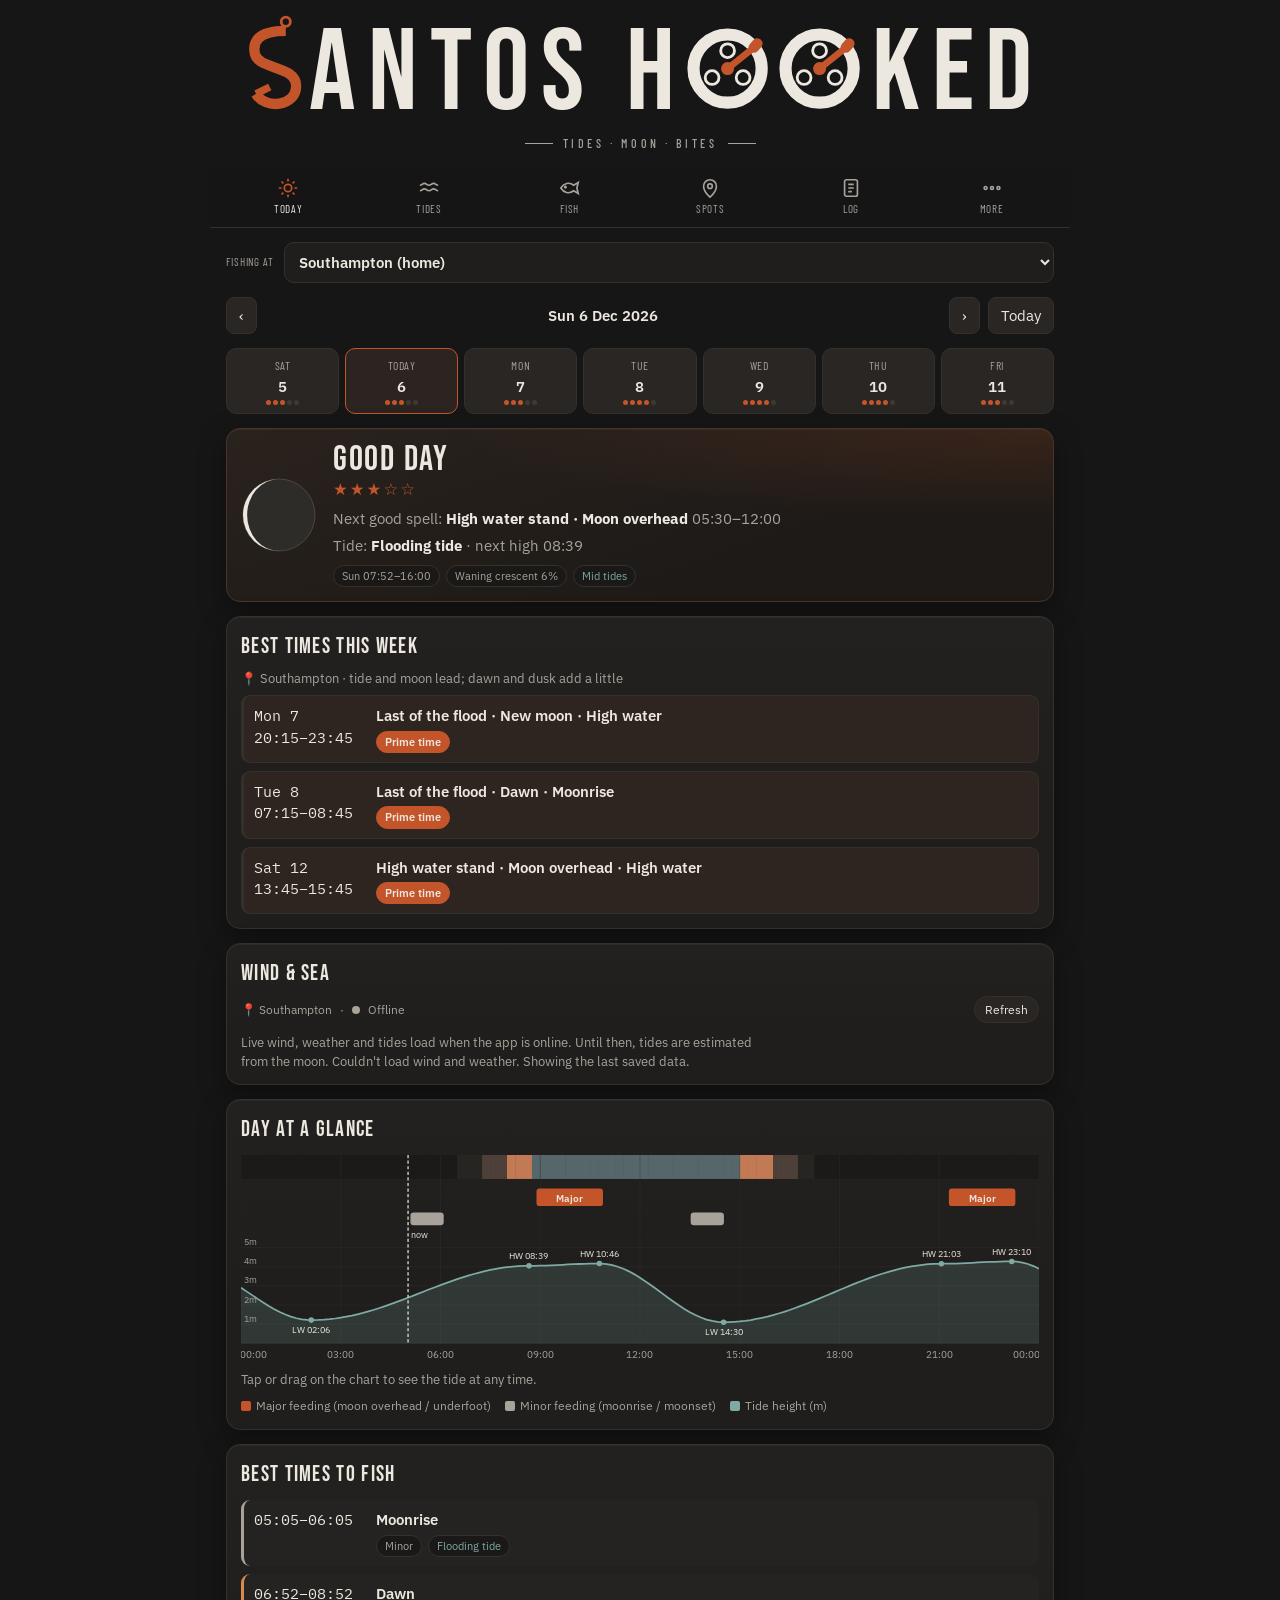
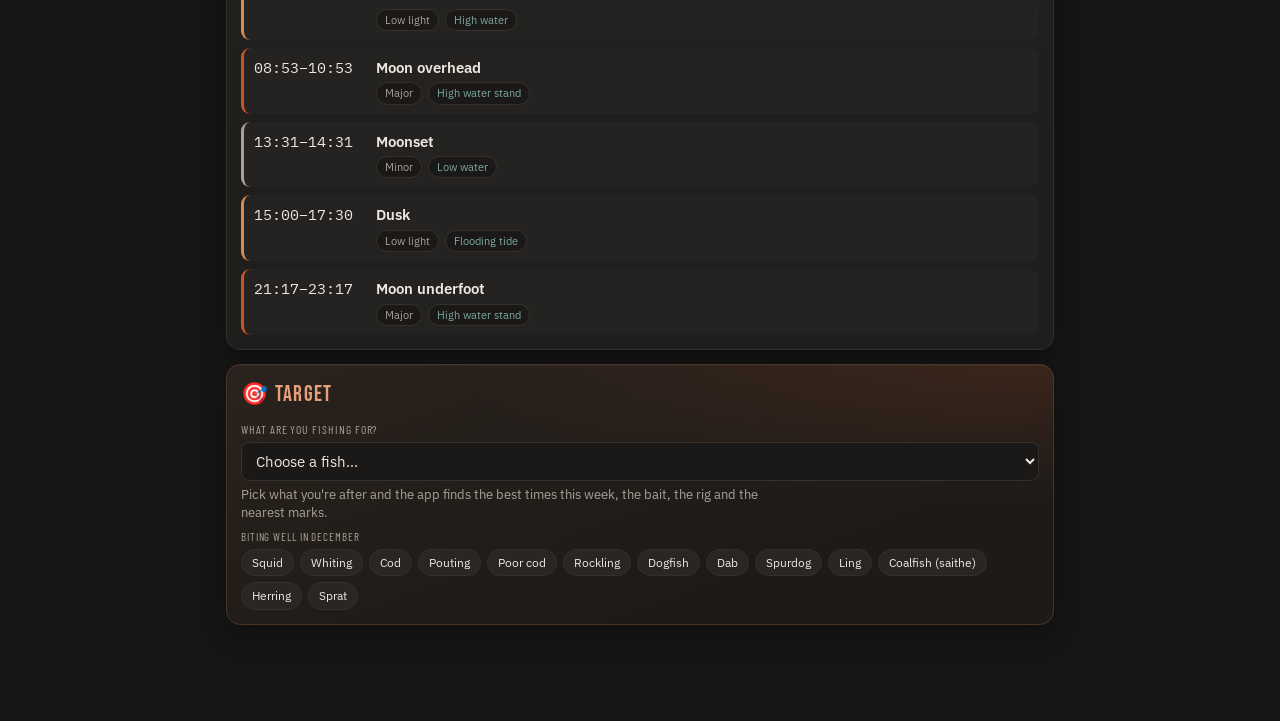
==== commit a464b93f: "v38: ask the phone to keep the catch log permanently (storage.persist) and warn in Log if it can't b" ====
--- a/public/index.html
+++ b/public/index.html
@@ -581,7 +581,7 @@
     </div>
     <div class="panel">
       <h2>About</h2>
-      <p class="note" style="margin-top:0">Weather warnings: Met Office (UK) and IPMA (Portugal and Madeira). Wind, weather, pressure, waves and tides away from official stations: Open-Meteo, for wherever you choose or your phone's location, refreshed every 20 minutes while the app is open. Solent tides: tuned to Southampton tables. Water clarity: an estimate from recent waves, rain and tides. Moon, sun and feeding times: worked out on your phone. Rules checked 7 November 2026. Contains ADMIRALTY® tidal data: © Crown Copyright and database right. Made for Santos Hooked. App version 37 (auto-updates from GitHub).</p>
+      <p class="note" style="margin-top:0">Weather warnings: Met Office (UK) and IPMA (Portugal and Madeira). Wind, weather, pressure, waves and tides away from official stations: Open-Meteo, for wherever you choose or your phone's location, refreshed every 20 minutes while the app is open. Solent tides: tuned to Southampton tables. Water clarity: an estimate from recent waves, rain and tides. Moon, sun and feeding times: worked out on your phone. Rules checked 7 November 2026. Contains ADMIRALTY® tidal data: © Crown Copyright and database right. Made for Santos Hooked. App version 38 (auto-updates from GitHub).</p>
     </div>
   </section>
 </div>
@@ -1193,7 +1193,9 @@
       try {
         const r = indexedDB.open('santoshooked', 1);
         r.onupgradeneeded = () => r.result.createObjectStore('catches', { keyPath: 'id' });
-        r.onsuccess = () => { DB = r.result; res(); };
+        r.onsuccess = () => { DB = r.result; res();
+          // ask the phone to keep the log even when storage runs low (otherwise Android may clear it)
+          try { if (navigator.storage && navigator.storage.persist) navigator.storage.persist(); } catch (err) {} };
         r.onerror = () => res();
       } catch (err) { res(); }
     });
@@ -1290,7 +1292,9 @@
     $('l-restore').addEventListener('change', e => { restoreLog(e.target.files[0]); e.target.value = ''; });
     $('l-sp').addEventListener('change', () => { const f = FISH.find(x => x.n === $('l-sp').value); $('l-hint').textContent = f ? (f.ret ? 'Must be returned.' : f.min ? `Legal minimum ${f.min}${f.rec ? ' · recommended ' + f.rec : ''}` : `No legal minimum${f.rec ? ' · recommended ' + f.rec : ''}`) : ''; });
     $('l-sp').dispatchEvent(new Event('change'));
-    openDB().then(dbAll).then(r => { CATCHES = r; renderLog(); });
+    openDB().then(dbAll).then(r => { CATCHES = r;
+      if (!DB) logMsg = 'Warning: this phone is not letting the app save catches. Anything you log now is lost when you close the app. Use Back up catches after logging.';
+      renderLog(); });
   }
 
   // ---------- spots page ----------
@@ -2066,6 +2070,7 @@
   'Depth now ≈ # m (with today\'s tide)': 'Profundidade agora ≈ # m (com a maré de hoje)', 'Dry now (with today\'s tide)': 'A seco agora (com a maré de hoje)',
   'From the shore (high-tide line): # m': 'Distância à costa (linha da maré cheia): # m', 'From the shore (high-tide line): # km': 'Distância à costa (linha da maré cheia): # km', 'Shore more than # km away': 'Costa a mais de # km',
   'Depth: EMODnet chart data on a grid of about #–# m, so small gullies don\'t show; use the LiDAR shading for those. Not for navigation.': 'Profundidade: dados de carta EMODnet numa grelha de cerca de #–# m, por isso as valas pequenas não aparecem; para isso usa o relevo do LiDAR. Não serve para navegação.',
+  'Warning: this phone is not letting the app save catches. Anything you log now is lost when you close the app. Use Back up catches after logging.': 'Atenção: este telemóvel não está a deixar a app guardar as capturas. O que registares agora perde-se quando fechares a app. Usa "Fazer cópia de segurança" depois de registar.',
   'Shipwrecks': 'Naufrágios', 'Unnamed wreck': 'Naufrágio sem nome', 'Sank:': 'Afundou:', 'Period:': 'Período:', 'Type:': 'Tipo:', 'Least depth (m):': 'Profundidade mínima (m):', 'Max depth (m):': 'Profundidade máxima (m):', 'Depth (m):': 'Profundidade (m):', 'Protection:': 'Proteção:', 'How it sank:': 'Como afundou:', 'Position accuracy:': 'Precisão da posição:',
   'Shipwreck record: Historic England via EMODnet. Positions can be approximate.': 'Registo de naufrágio: Historic England via EMODnet. As posições podem ser aproximadas.', 'Open in Maps': 'Abrir no Maps',
   'Map': 'Mapa', 'Satellite': 'Satélite', 'Beach & seabed shape (LiDAR)': 'Forma da praia e do fundo (LiDAR)', 'Beach heights in colour (LiDAR)': 'Alturas da praia a cores (LiDAR)',
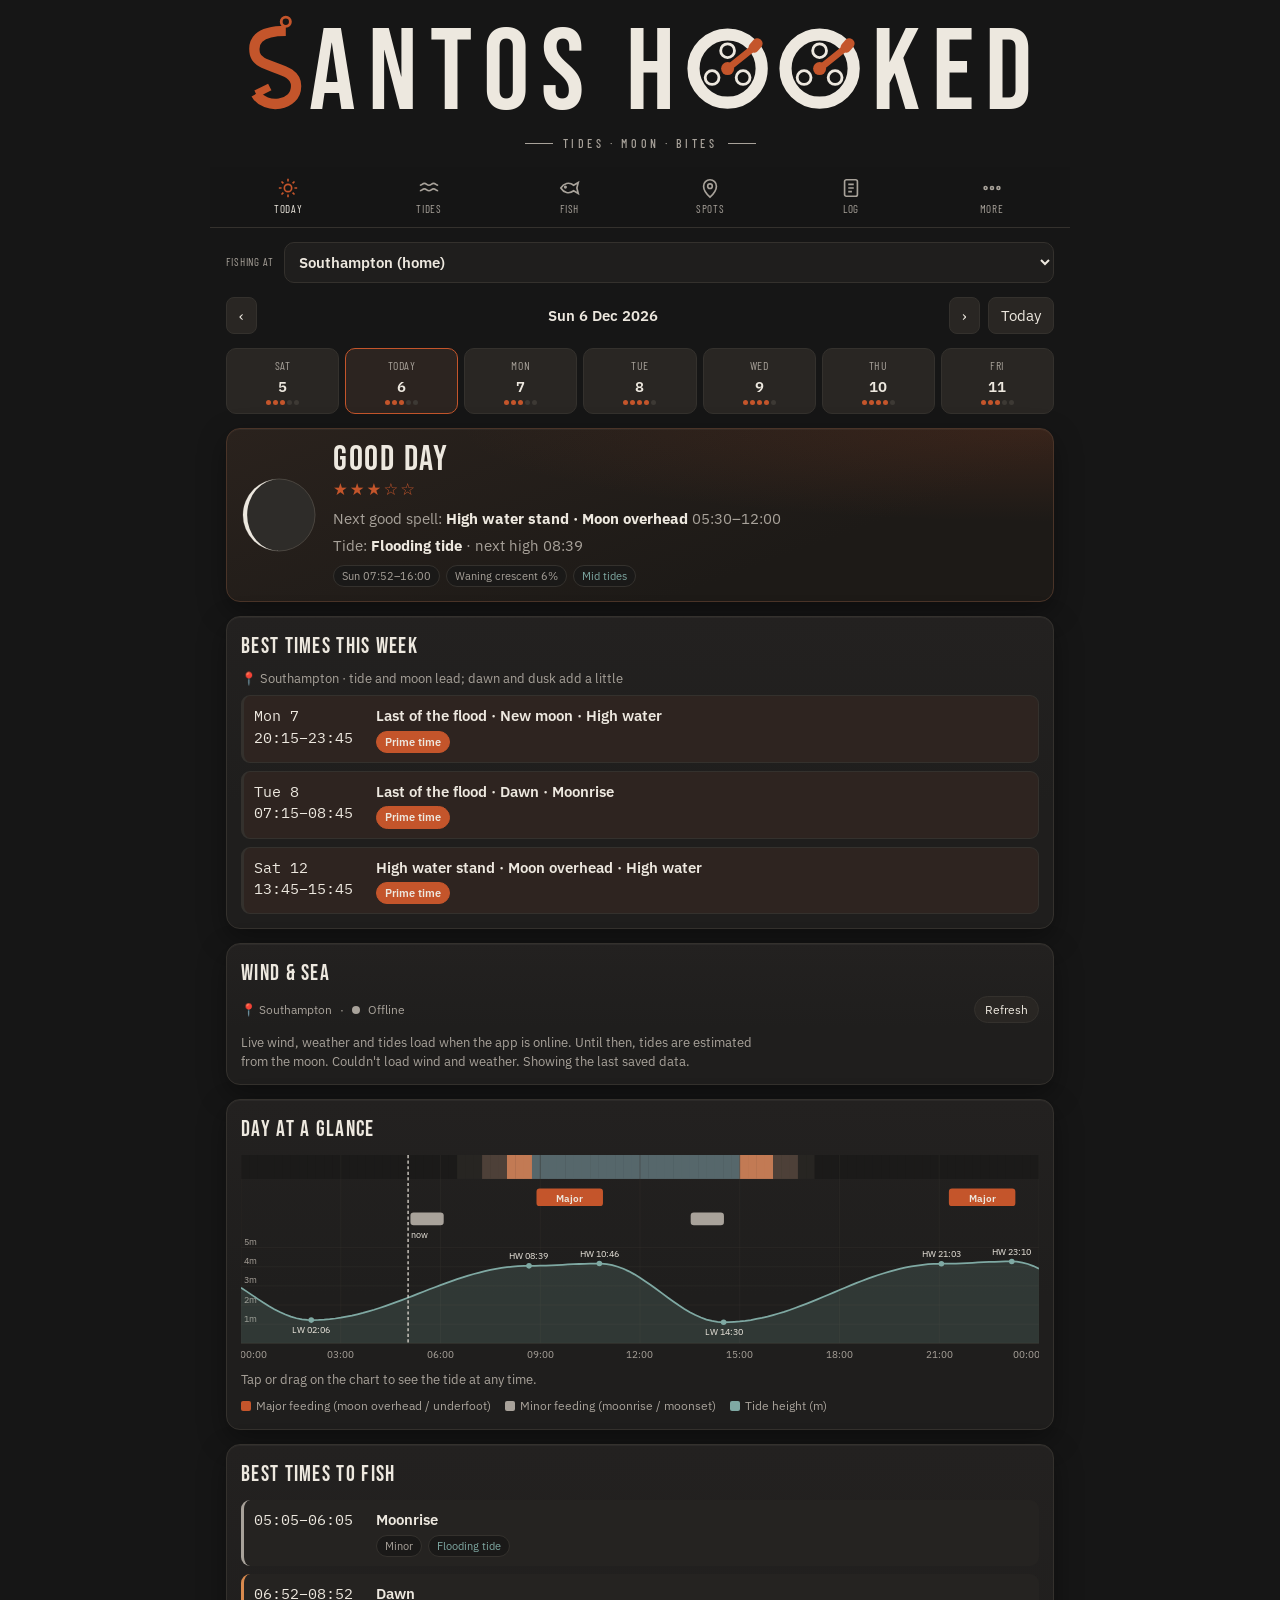
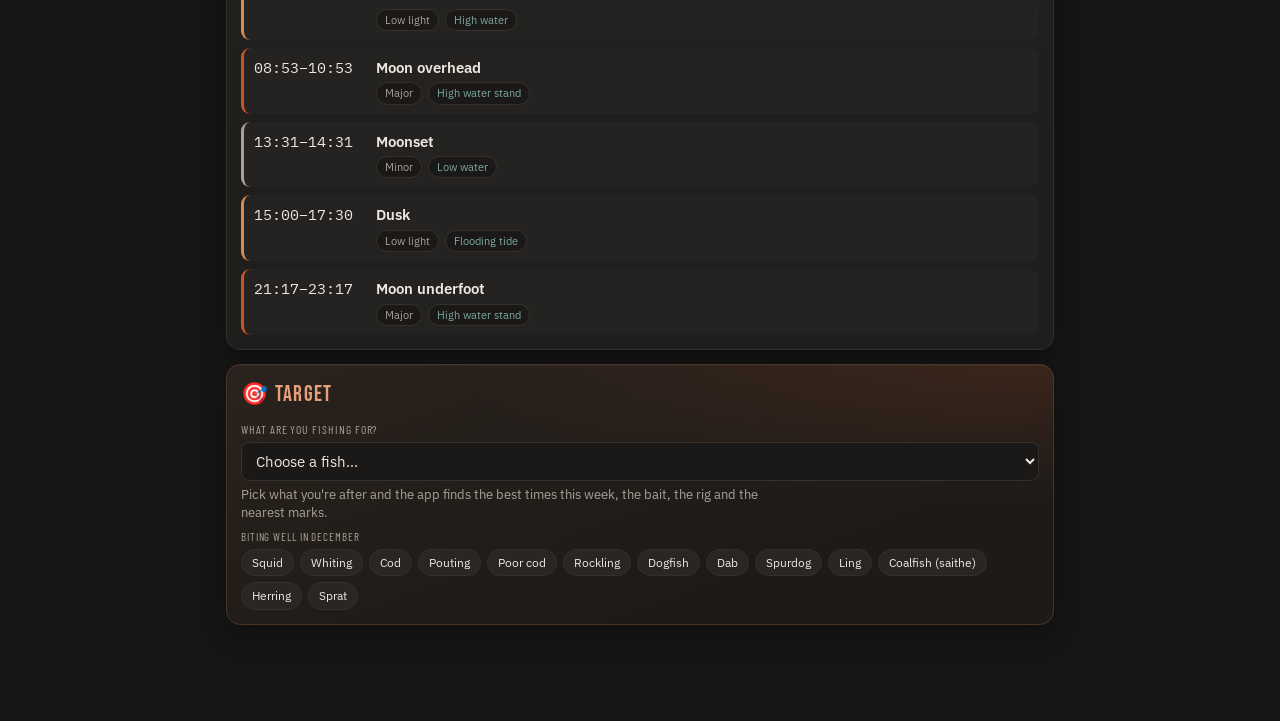
==== commit a07318d8: "v39: online backup of the catch log and My spots (Durable Object per backup code), restore on any ph" ====
--- a/public/index.html
+++ b/public/index.html
@@ -466,7 +466,8 @@
         <div class="field"><label for="l-notes">Notes</label><textarea id="l-notes" placeholder="Who caught it, the rig, anything worth remembering"></textarea></div>
         <div class="chips"><button type="submit" class="primary">Save catch</button><button type="button" id="l-export">Export CSV</button></div>
         <div class="chips"><button type="button" id="l-backup">Back up catches</button><label class="btnlike" for="l-restore">Restore backup</label><input type="file" id="l-restore" accept="application/json,.json" style="display:none"></div>
-        <p class="note" style="margin:0">Catches are saved on this phone only. Back up now and then, and keep the file in Google Drive or your email.</p>
+        <div id="syncbox" class="wxmsg" style="margin:10px 0 0"></div>
+        <p class="note" style="margin:8px 0 0">Catches are saved on this phone and online with your code. A backup file is an extra copy you can keep in Google Drive or your email.</p>
       </form>
       <div class="okmsg" id="logmsg" style="display:none;margin-top:10px"></div>
     </div>
@@ -581,7 +582,7 @@
     </div>
     <div class="panel">
       <h2>About</h2>
-      <p class="note" style="margin-top:0">Weather warnings: Met Office (UK) and IPMA (Portugal and Madeira). Wind, weather, pressure, waves and tides away from official stations: Open-Meteo, for wherever you choose or your phone's location, refreshed every 20 minutes while the app is open. Solent tides: tuned to Southampton tables. Water clarity: an estimate from recent waves, rain and tides. Moon, sun and feeding times: worked out on your phone. Rules checked 7 November 2026. Contains ADMIRALTY® tidal data: © Crown Copyright and database right. Made for Santos Hooked. App version 38 (auto-updates from GitHub).</p>
+      <p class="note" style="margin-top:0">Weather warnings: Met Office (UK) and IPMA (Portugal and Madeira). Wind, weather, pressure, waves and tides away from official stations: Open-Meteo, for wherever you choose or your phone's location, refreshed every 20 minutes while the app is open. Solent tides: tuned to Southampton tables. Water clarity: an estimate from recent waves, rain and tides. Moon, sun and feeding times: worked out on your phone. Rules checked 7 November 2026. Contains ADMIRALTY® tidal data: © Crown Copyright and database right. Made for Santos Hooked. App version 39 (auto-updates from GitHub).</p>
     </div>
   </section>
 </div>
@@ -919,7 +920,7 @@
   // ---------- my own spots (saved on this phone) ----------
   let MYSPOTS = [];
   try { MYSPOTS = JSON.parse(localStorage.getItem('sh-myspots') || '[]'); if (!Array.isArray(MYSPOTS)) MYSPOTS = []; } catch (err) { MYSPOTS = []; }
-  function saveMySpots() { try { localStorage.setItem('sh-myspots', JSON.stringify(MYSPOTS)); } catch (err) {} }
+  function saveMySpots(fromSync) { try { localStorage.setItem('sh-myspots', JSON.stringify(MYSPOTS)); } catch (err) {} if (!fromSync && typeof syncSoon === 'function') syncSoon(); }
   function getPos() {
     return new Promise((res, rej) => {
       if (!navigator.geolocation) return rej(new Error('nogeo'));
@@ -1246,7 +1247,7 @@
     if (f && f.ret) o.kept = 'Released';
     await dbPut(o);
     $('logform').reset(); $('l-time').value = localInputValue(Date.now());
-    CATCHES = await dbAll(); renderLog();
+    CATCHES = await dbAll(); renderLog(); syncSoon();
   }
   function renderLog() {
     if (!$('loglist')) return;
@@ -1267,7 +1268,7 @@
     $('loglist').querySelectorAll('.share').forEach(b => b.addEventListener('click', () => { const c = CATCHES.find(x => x.id === b.dataset.id); if (c) shareCatch(c); }));
     $('loglist').querySelectorAll('.del').forEach(b => b.addEventListener('click', async () => {
       if (delArm !== b.dataset.id) { delArm = b.dataset.id; renderLog(); return; }
-      delArm = null; await dbDel(b.dataset.id); CATCHES = await dbAll(); logMsg = 'Catch deleted.'; renderLog();
+      delArm = null; await dbDel(b.dataset.id); syncDeleted(b.dataset.id); CATCHES = await dbAll(); logMsg = 'Catch deleted.'; renderLog();
     }));
   }
   function exportCSV() {
@@ -1294,7 +1295,7 @@
     $('l-sp').dispatchEvent(new Event('change'));
     openDB().then(dbAll).then(r => { CATCHES = r;
       if (!DB) logMsg = 'Warning: this phone is not letting the app save catches. Anything you log now is lost when you close the app. Use Back up catches after logging.';
-      renderLog(); });
+      renderLog(); renderSync(); syncNow(); });
   }
 
   // ---------- spots page ----------
@@ -1325,7 +1326,7 @@
       saveMySpots(); mySpotDraft = null; mySpotMsg = `Saved “${n}”. It's now in the Fishing at list too.`; renderMySpots(); renderLocBar();
     });
     el.querySelectorAll('.ms-fish').forEach(b => b.addEventListener('click', () => { const s = MYSPOTS[+b.dataset.i]; setLoc({ mode: 'my', lat: s.lat, lon: s.lon, name: s.n }); location.hash = 'today'; }));
-    el.querySelectorAll('.ms-del').forEach(b => b.addEventListener('click', () => { const s = MYSPOTS[+b.dataset.i]; if (mySpotDel !== s.id) { mySpotDel = s.id; renderMySpots(); return; } MYSPOTS.splice(+b.dataset.i, 1); mySpotDel = null; saveMySpots(); mySpotMsg = 'Spot deleted.'; renderMySpots(); renderLocBar(); }));
+    el.querySelectorAll('.ms-del').forEach(b => b.addEventListener('click', () => { const s = MYSPOTS[+b.dataset.i]; if (mySpotDel !== s.id) { mySpotDel = s.id; renderMySpots(); return; } MYSPOTS.splice(+b.dataset.i, 1); mySpotDel = null; syncDeleted(s.id); saveMySpots(); mySpotMsg = 'Spot deleted.'; renderMySpots(); renderLocBar(); }));
   }
   function renderSpots() {
     renderMySpots(); renderMap();
@@ -1473,9 +1474,94 @@
       for (const c of list) { if (c && c.id && c.sp && c.t && !have.has(c.id)) { await dbPut(c); added++; } }
       let sp = 0; if (Array.isArray(j.myspots)) j.myspots.forEach(s => { if (s && s.id && typeof s.lat === 'number' && !MYSPOTS.some(m => m.id === s.id)) { MYSPOTS.push(s); sp++; } });
       if (sp) { saveMySpots(); renderSpots(); renderLocBar(); }
-      CATCHES = await dbAll(); logMsg = (sp ? `Restored ${sp} saved spot${sp === 1 ? '' : 's'}. ` : '') + (added ? `Restored ${added} catch${added === 1 ? '' : 'es'} from the backup.` : 'No new catches in that backup.');
+      CATCHES = await dbAll(); syncSoon(); logMsg = (sp ? `Restored ${sp} saved spot${sp === 1 ? '' : 's'}. ` : '') + (added ? `Restored ${added} catch${added === 1 ? '' : 'es'} from the backup.` : 'No new catches in that backup.');
     } catch (err) { logMsg = 'That file isn\'t a Santos Hooked backup.'; }
     renderLog();
+  }
+
+  // ---------- online copy of the log and My spots (Cloudflare) ----------
+  // Every catch and ★ spot is also kept online under this phone's backup code, so a new phone, a reinstall
+  // or the phone clearing the app's storage can't lose them. Entering the code on another phone brings it all back.
+  const SYNC_URL = /workers\.dev$|^localhost$|^127\./.test(location.hostname) ? '/api/sync' : 'https://santos-hooked-tides.ronnieandrodrigues.workers.dev/api/sync';
+  const SYNC_RE = /^SH-[A-HJ-NP-Z2-9]{4}-[A-HJ-NP-Z2-9]{4}-[A-HJ-NP-Z2-9]{4}$/;
+  function newSyncCode() {
+    const A = 'ABCDEFGHJKLMNPQRSTUVWXYZ23456789', b = new Uint8Array(12); crypto.getRandomValues(b);
+    const c = [...b].map(x => A[x % A.length]).join('');
+    return `SH-${c.slice(0, 4)}-${c.slice(4, 8)}-${c.slice(8)}`;
+  }
+  const lsGet = (k, d) => { try { const v = localStorage.getItem(k); return v == null ? d : v; } catch (err) { return d; } };
+  const lsSet = (k, v) => { try { localStorage.setItem(k, v); } catch (err) {} };
+  const SYNC = { code: lsGet('sh-sync', ''), at: +lsGet('sh-sync-at', 0) || 0, state: '', busy: false, again: false };
+  if (!SYNC_RE.test(SYNC.code)) { SYNC.code = newSyncCode(); lsSet('sh-sync', SYNC.code); }
+  let SYNC_DEL = []; try { SYNC_DEL = JSON.parse(lsGet('sh-sync-del', '[]')); if (!Array.isArray(SYNC_DEL)) SYNC_DEL = []; } catch (err) { SYNC_DEL = []; }
+  const syncDeleted = id => { if (!SYNC_DEL.includes(id)) SYNC_DEL.push(id); lsSet('sh-sync-del', JSON.stringify(SYNC_DEL)); syncSoon(); };
+  async function syncPost(body) {
+    const r = await fetch(SYNC_URL, { method: 'POST', headers: { 'content-type': 'text/plain' }, body: JSON.stringify(body) });
+    const j = await r.json(); if (!r.ok) throw new Error(j.error || 'HTTP ' + r.status); return j;
+  }
+  let syncTimer = 0;
+  function syncSoon() { clearTimeout(syncTimer); syncTimer = setTimeout(syncNow, 800); }
+  async function syncNow() {
+    if (SYNC.busy) { SYNC.again = true; return; }
+    SYNC.busy = true; SYNC.state = 'saving'; renderSync();
+    try {
+      if (DB) CATCHES = await dbAll();
+      // 1. send deletions, get what the cloud has
+      let sum = await syncPost({ code: SYNC.code, put: [], del: SYNC_DEL });
+      SYNC_DEL = []; lsSet('sh-sync-del', '[]');
+      const gone = new Set(sum.deleted);
+      // 2. upload what only this phone has, in parcels of about 1.5 MB
+      const cloudIds = new Set(sum.ids.concat(sum.spotIds));
+      const up = CATCHES.filter(c => !cloudIds.has(c.id) && !gone.has(c.id)).map(item => ({ k: 'c', item }))
+        .concat(MYSPOTS.filter(m => m && m.id && !cloudIds.has(m.id) && !gone.has(m.id)).map(item => ({ k: 'p', item })));
+      let parcel = [], size = 0;
+      for (const x of up) {
+        const n = JSON.stringify(x).length;
+        if (parcel.length && size + n > 1500000) { sum = await syncPost({ code: SYNC.code, put: parcel }); parcel = []; size = 0; }
+        parcel.push(x); size += n;
+      }
+      if (parcel.length) sum = await syncPost({ code: SYNC.code, put: parcel });
+      // 3. bring down what only the cloud has
+      const haveC = new Set(CATCHES.map(c => c.id)), haveP = new Set(MYSPOTS.map(m => m.id));
+      const need = sum.ids.filter(id => !haveC.has(id)).concat(sum.spotIds.filter(id => !haveP.has(id)));
+      let changedSpots = false, changedLog = false;
+      for (let i = 0; i < need.length; i += 25) {
+        const r = await fetch(`${SYNC_URL}?code=${encodeURIComponent(SYNC.code)}&ids=${need.slice(i, i + 25).join(',')}`);
+        const j = await r.json(); if (!r.ok) throw new Error(j.error || 'HTTP ' + r.status);
+        for (const { k, item } of j.items) {
+          if (k === 'c' && item && item.id && !haveC.has(item.id)) { await dbPut(item); haveC.add(item.id); changedLog = true; }
+          if (k === 'p' && item && item.id && !haveP.has(item.id)) { MYSPOTS.push(item); haveP.add(item.id); changedSpots = true; }
+        }
+      }
+      // 4. remove here what was deleted on another phone
+      for (const id of sum.deleted) { if (haveC.has(id)) { await dbDel(id); changedLog = true; } }
+      const before = MYSPOTS.length; MYSPOTS = MYSPOTS.filter(m => !gone.has(m.id) && !sum.deleted.includes(m.id)); if (MYSPOTS.length !== before) changedSpots = true;
+      if (changedSpots) { saveMySpots(true); try { renderMySpots(); renderLocBar(); } catch (err) {} }
+      if (changedLog) CATCHES = await dbAll();
+      SYNC.at = Date.now(); lsSet('sh-sync-at', String(SYNC.at)); SYNC.state = 'ok';
+      if (changedLog) renderLog();
+    } catch (err) { SYNC.state = 'offline'; }
+    SYNC.busy = false; renderSync();
+    if (SYNC.again) { SYNC.again = false; syncSoon(); }
+  }
+  function renderSync() {
+    const el = $('syncbox'); if (!el) return;
+    const p = SYNC.at ? ukParts(SYNC.at) : null, when = p ? `${pad(p.hh)}:${pad(p.mm)} ${p.d}/${p.m + 1}` : '';
+    const status = SYNC.state === 'saving' ? 'Saving online…' : SYNC.state === 'offline' ? 'No internet right now: saved on this phone, it will go online next time.' : SYNC.at ? `Last saved online: ${when}` : 'Not saved online yet.';
+    el.innerHTML = `<b>☁ Online backup: on</b><div class="note" style="margin:2px 0 6px">Every catch and ★ spot is also saved online, so nothing is lost if you change phone or the app is reinstalled.</div>
+      <div class="note" style="margin:0 0 6px">${status}</div>
+      <div style="display:flex;gap:8px;align-items:center;flex-wrap:wrap"><span>Your code:</span> <b class="mono" style="font-size:1.05rem;letter-spacing:.04em">${SYNC.code}</b><button type="button" id="sync-copy">Copy</button></div>
+      <div class="note" style="margin:6px 0">Write this code down or take a screenshot. On another phone, or after a reinstall, type it below to get everything back.</div>
+      <div style="display:flex;gap:8px;flex-wrap:wrap"><input id="sync-in" placeholder="SH-XXXX-XXXX-XXXX" autocomplete="off" autocapitalize="characters" spellcheck="false" style="flex:1 1 170px;min-width:0"><button type="button" id="sync-use">Get my log back</button></div>
+      <div class="note" id="sync-msg" style="margin:6px 0 0"></div>`;
+    $('sync-copy').addEventListener('click', async () => { try { await navigator.clipboard.writeText(SYNC.code); $('sync-msg').textContent = 'Code copied.'; } catch (err) { $('sync-msg').textContent = 'Couldn\'t copy: write it down.'; } });
+    $('sync-use').addEventListener('click', () => {
+      const c = $('sync-in').value.trim().toUpperCase().replace(/[^A-Z0-9]/g, '').replace(/^SH/, '');
+      const code = c.length === 12 ? `SH-${c.slice(0, 4)}-${c.slice(4, 8)}-${c.slice(8)}` : '';
+      if (!SYNC_RE.test(code)) { $('sync-msg').textContent = 'That code doesn\'t look right. It looks like SH-ABCD-EFGH-JK2M.'; return; }
+      if (code === SYNC.code) { $('sync-msg').textContent = 'That\'s already this phone\'s code.'; return; }
+      SYNC.code = code; lsSet('sh-sync', code); SYNC.at = 0; logMsg = 'Code changed: bringing back your log and spots, and adding this phone\'s too.'; renderLog(); syncNow();
+    });
   }
 
   // ---------- share a catch as a branded picture ----------
@@ -2071,6 +2157,12 @@
   'From the shore (high-tide line): # m': 'Distância à costa (linha da maré cheia): # m', 'From the shore (high-tide line): # km': 'Distância à costa (linha da maré cheia): # km', 'Shore more than # km away': 'Costa a mais de # km',
   'Depth: EMODnet chart data on a grid of about #–# m, so small gullies don\'t show; use the LiDAR shading for those. Not for navigation.': 'Profundidade: dados de carta EMODnet numa grelha de cerca de #–# m, por isso as valas pequenas não aparecem; para isso usa o relevo do LiDAR. Não serve para navegação.',
   'Warning: this phone is not letting the app save catches. Anything you log now is lost when you close the app. Use Back up catches after logging.': 'Atenção: este telemóvel não está a deixar a app guardar as capturas. O que registares agora perde-se quando fechares a app. Usa "Fazer cópia de segurança" depois de registar.',
+  '☁ Online backup: on': '☁ Cópia online: ligada', 'Every catch and ★ spot is also saved online, so nothing is lost if you change phone or the app is reinstalled.': 'Cada captura e cada ★ local também fica guardado online, por isso não perdes nada se mudares de telemóvel ou reinstalares a app.',
+  'Saving online…': 'A guardar online…', 'No internet right now: saved on this phone, it will go online next time.': 'Sem internet agora: ficou guardado no telemóvel e vai para online da próxima vez.', 'Last saved online: #:# #/#': 'Guardado online pela última vez: #:# #/#', 'Not saved online yet.': 'Ainda não foi guardado online.',
+  'Your code:': 'O teu código:', 'Copy': 'Copiar', 'Write this code down or take a screenshot. On another phone, or after a reinstall, type it below to get everything back.': 'Aponta este código ou tira um print. Noutro telemóvel, ou depois de reinstalar, escreve-o aqui em baixo para recuperar tudo.',
+  'Get my log back': 'Recuperar o meu registo', 'Code copied.': 'Código copiado.', 'Couldn\'t copy: write it down.': 'Não deu para copiar: aponta-o.', 'That code doesn\'t look right. It looks like SH-ABCD-EFGH-JK#M.': 'Esse código não parece certo. É do género SH-ABCD-EFGH-JK#M.',
+  'That\'s already this phone\'s code.': 'Esse já é o código deste telemóvel.', 'Code changed: bringing back your log and spots, and adding this phone\'s too.': 'Código mudado: a recuperar o teu registo e locais, e a juntar também os deste telemóvel.',
+  'Catches are saved on this phone and online with your code. A backup file is an extra copy you can keep in Google Drive or your email.': 'As capturas ficam guardadas no telemóvel e online com o teu código. O ficheiro de cópia é uma cópia extra que podes guardar no Google Drive ou no email.',
   'Shipwrecks': 'Naufrágios', 'Unnamed wreck': 'Naufrágio sem nome', 'Sank:': 'Afundou:', 'Period:': 'Período:', 'Type:': 'Tipo:', 'Least depth (m):': 'Profundidade mínima (m):', 'Max depth (m):': 'Profundidade máxima (m):', 'Depth (m):': 'Profundidade (m):', 'Protection:': 'Proteção:', 'How it sank:': 'Como afundou:', 'Position accuracy:': 'Precisão da posição:',
   'Shipwreck record: Historic England via EMODnet. Positions can be approximate.': 'Registo de naufrágio: Historic England via EMODnet. As posições podem ser aproximadas.', 'Open in Maps': 'Abrir no Maps',
   'Map': 'Mapa', 'Satellite': 'Satélite', 'Beach & seabed shape (LiDAR)': 'Forma da praia e do fundo (LiDAR)', 'Beach heights in colour (LiDAR)': 'Alturas da praia a cores (LiDAR)',
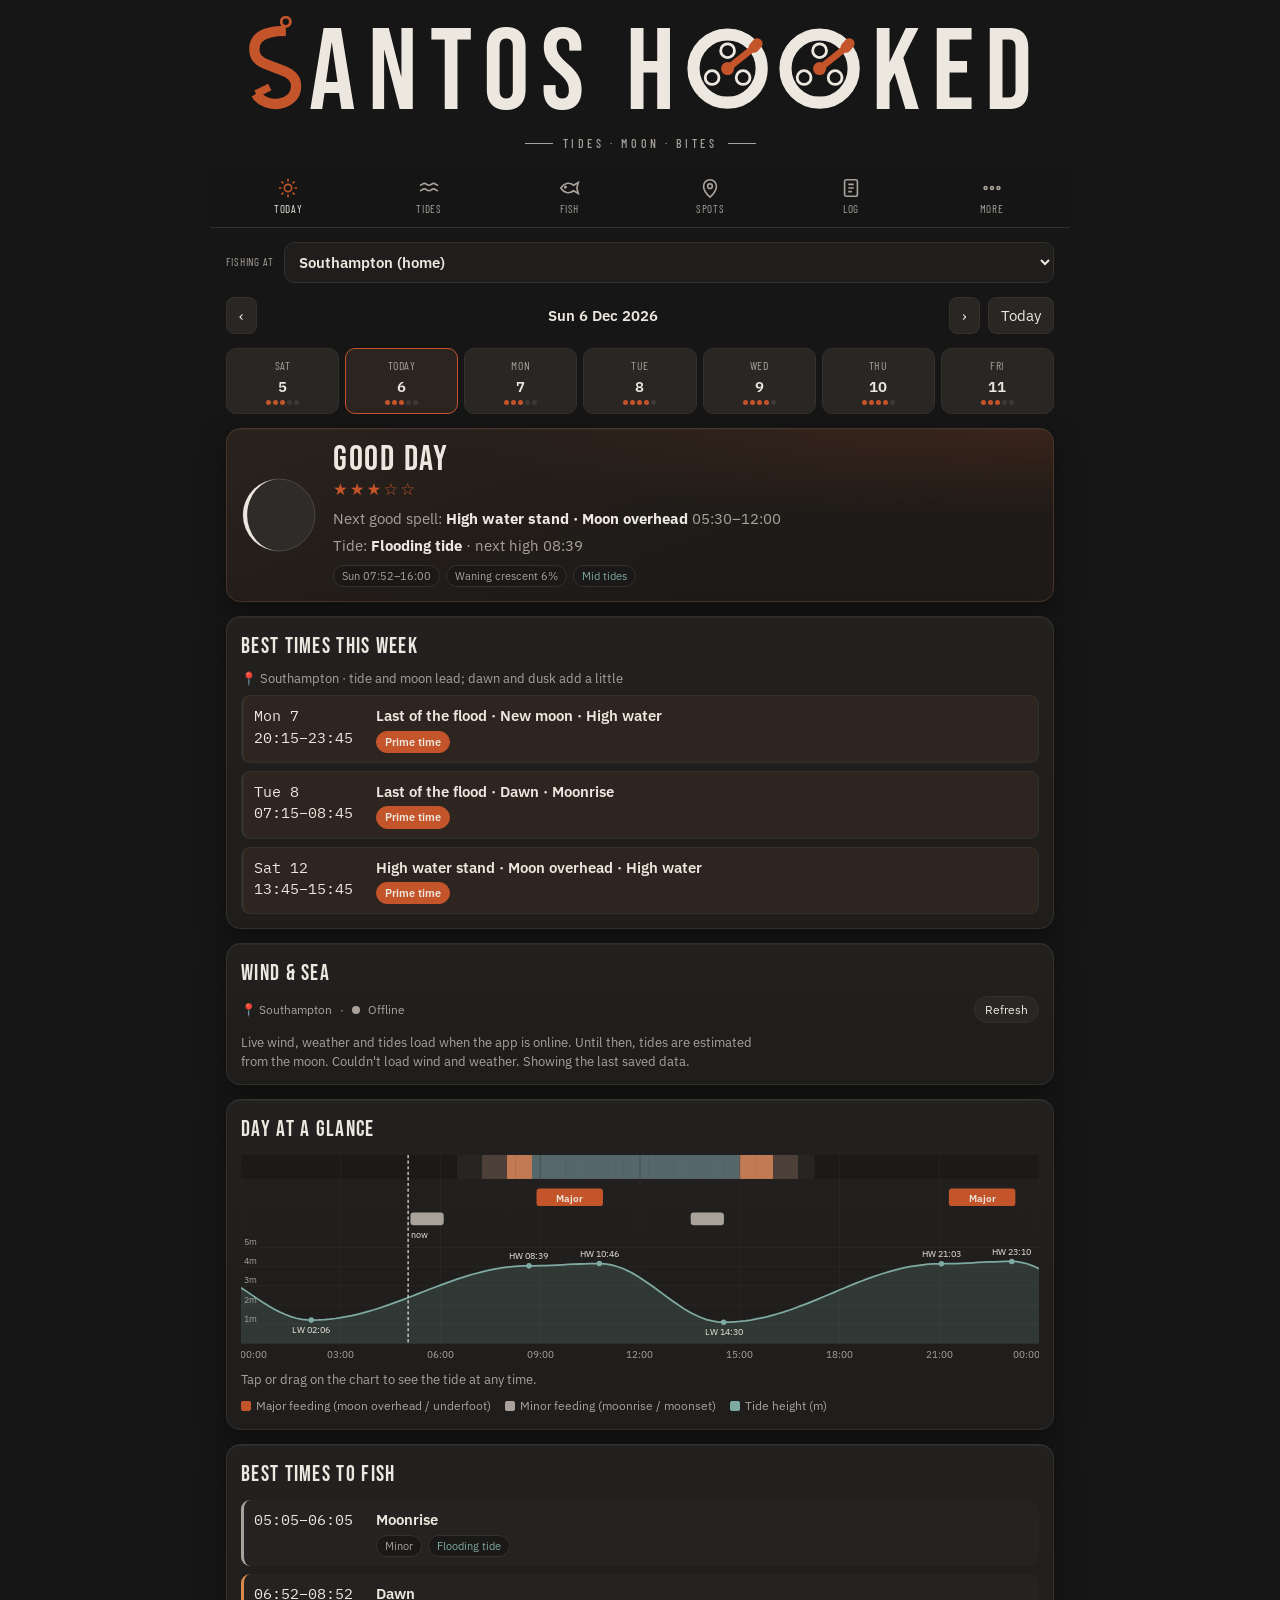
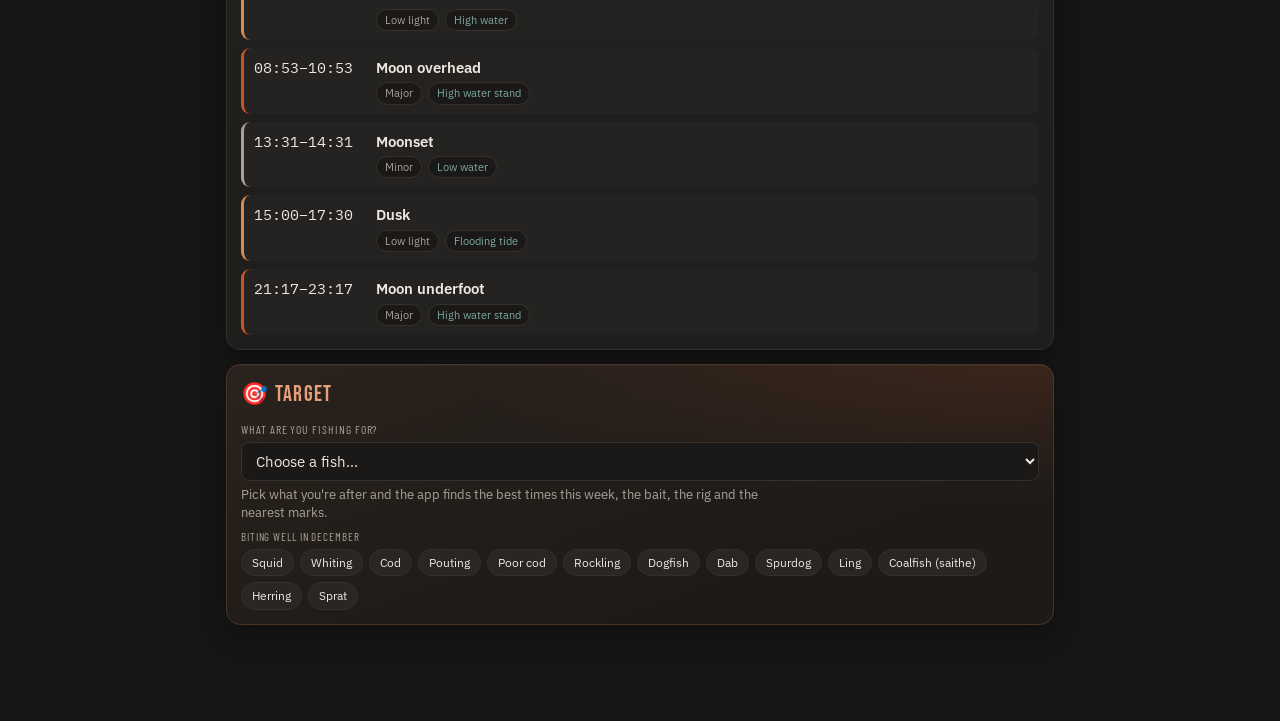
==== commit b8f4043b: "v40: backup code kept in the phone's Google account (Password Manager) and restored by itself after " ====
--- a/public/index.html
+++ b/public/index.html
@@ -582,7 +582,7 @@
     </div>
     <div class="panel">
       <h2>About</h2>
-      <p class="note" style="margin-top:0">Weather warnings: Met Office (UK) and IPMA (Portugal and Madeira). Wind, weather, pressure, waves and tides away from official stations: Open-Meteo, for wherever you choose or your phone's location, refreshed every 20 minutes while the app is open. Solent tides: tuned to Southampton tables. Water clarity: an estimate from recent waves, rain and tides. Moon, sun and feeding times: worked out on your phone. Rules checked 7 November 2026. Contains ADMIRALTY® tidal data: © Crown Copyright and database right. Made for Santos Hooked. App version 39 (auto-updates from GitHub).</p>
+      <p class="note" style="margin-top:0">Weather warnings: Met Office (UK) and IPMA (Portugal and Madeira). Wind, weather, pressure, waves and tides away from official stations: Open-Meteo, for wherever you choose or your phone's location, refreshed every 20 minutes while the app is open. Solent tides: tuned to Southampton tables. Water clarity: an estimate from recent waves, rain and tides. Moon, sun and feeding times: worked out on your phone. Rules checked 7 November 2026. Contains ADMIRALTY® tidal data: © Crown Copyright and database right. Made for Santos Hooked. App version 40 (auto-updates from GitHub).</p>
     </div>
   </section>
 </div>
@@ -1236,6 +1236,7 @@
   }
   async function saveCatch(e) {
     e.preventDefault();
+    keepCode(false);
     const sp = $('l-sp').value, len = parseFloat($('l-len').value), f = FISH.find(x => x.n === sp);
     const t = parseLocalInput($('l-time').value);
     const photo = await shrinkPhoto($('l-photo').files[0]);
@@ -1492,7 +1493,29 @@
   const lsGet = (k, d) => { try { const v = localStorage.getItem(k); return v == null ? d : v; } catch (err) { return d; } };
   const lsSet = (k, v) => { try { localStorage.setItem(k, v); } catch (err) {} };
   const SYNC = { code: lsGet('sh-sync', ''), at: +lsGet('sh-sync-at', 0) || 0, state: '', busy: false, again: false };
-  if (!SYNC_RE.test(SYNC.code)) { SYNC.code = newSyncCode(); lsSet('sh-sync', SYNC.code); }
+  // The code is also kept in the phone's Google account (Google Password Manager, the same place Chrome keeps
+  // passwords). If the phone wipes the app, or on a new phone, the code comes back from there by itself and
+  // the log comes down from the cloud: nobody has to write a code down.
+  const CRED_OK = typeof window.PasswordCredential === 'function' && !!(navigator.credentials && navigator.credentials.store);
+  const CRED_ID = 'Santos Hooked';
+  function keepCode(force) {
+    if (!CRED_OK || !SYNC.code || (!force && lsGet('sh-sync-kept', '') === SYNC.code)) return;
+    lsSet('sh-sync-kept', SYNC.code);
+    try { navigator.credentials.store(new PasswordCredential({ id: CRED_ID, password: SYNC.code, name: 'Santos Hooked: catch log backup' })).catch(() => {}); } catch (err) {}
+  }
+  SYNC.ready = (async () => {
+    if (SYNC_RE.test(SYNC.code)) return;
+    let found = '';
+    if (CRED_OK) {
+      try {
+        const c = await Promise.race([navigator.credentials.get({ password: true, mediation: 'optional' }), new Promise(r => setTimeout(() => r(null), 60000))]);
+        if (c && SYNC_RE.test(c.password || '')) found = c.password;
+      } catch (err) {}
+    }
+    if (found) { SYNC.code = found; SYNC.at = 0; lsSet('sh-sync-kept', found); SYNC.restored = true; }
+    else SYNC.code = newSyncCode();
+    lsSet('sh-sync', SYNC.code);
+  })();
   let SYNC_DEL = []; try { SYNC_DEL = JSON.parse(lsGet('sh-sync-del', '[]')); if (!Array.isArray(SYNC_DEL)) SYNC_DEL = []; } catch (err) { SYNC_DEL = []; }
   const syncDeleted = id => { if (!SYNC_DEL.includes(id)) SYNC_DEL.push(id); lsSet('sh-sync-del', JSON.stringify(SYNC_DEL)); syncSoon(); };
   async function syncPost(body) {
@@ -1505,6 +1528,7 @@
     if (SYNC.busy) { SYNC.again = true; return; }
     SYNC.busy = true; SYNC.state = 'saving'; renderSync();
     try {
+      await SYNC.ready;
       if (DB) CATCHES = await dbAll();
       // 1. send deletions, get what the cloud has
       let sum = await syncPost({ code: SYNC.code, put: [], del: SYNC_DEL });
@@ -1539,7 +1563,7 @@
       if (changedSpots) { saveMySpots(true); try { renderMySpots(); renderLocBar(); } catch (err) {} }
       if (changedLog) CATCHES = await dbAll();
       SYNC.at = Date.now(); lsSet('sh-sync-at', String(SYNC.at)); SYNC.state = 'ok';
-      if (changedLog) renderLog();
+      if (changedLog || SYNC.restored) { if (SYNC.restored && (changedLog || changedSpots)) logMsg = 'Your log came back from your online backup.'; SYNC.restored = false; renderLog(); }
     } catch (err) { SYNC.state = 'offline'; }
     SYNC.busy = false; renderSync();
     if (SYNC.again) { SYNC.again = false; syncSoon(); }
@@ -1550,17 +1574,19 @@
     const status = SYNC.state === 'saving' ? 'Saving online…' : SYNC.state === 'offline' ? 'No internet right now: saved on this phone, it will go online next time.' : SYNC.at ? `Last saved online: ${when}` : 'Not saved online yet.';
     el.innerHTML = `<b>☁ Online backup: on</b><div class="note" style="margin:2px 0 6px">Every catch and ★ spot is also saved online, so nothing is lost if you change phone or the app is reinstalled.</div>
       <div class="note" style="margin:0 0 6px">${status}</div>
-      <div style="display:flex;gap:8px;align-items:center;flex-wrap:wrap"><span>Your code:</span> <b class="mono" style="font-size:1.05rem;letter-spacing:.04em">${SYNC.code}</b><button type="button" id="sync-copy">Copy</button></div>
-      <div class="note" style="margin:6px 0">Write this code down or take a screenshot. On another phone, or after a reinstall, type it below to get everything back.</div>
+      ${CRED_OK ? `<div class="note" style="margin:0 0 6px">${lsGet('sh-sync-kept', '') === SYNC.code ? 'Your backup is linked to your Google account: on a new phone, or if the app is wiped, it comes back by itself. If Chrome asked to save a password for Santos Hooked, tap Save.' : 'Your backup will be linked to your Google account when you save your first catch: if Chrome asks to save a password for Santos Hooked, tap Save.'}</div>` : ''}
+      <div style="display:flex;gap:8px;align-items:center;flex-wrap:wrap"><span>Your code:</span> <b class="mono" style="font-size:1.05rem;letter-spacing:.04em">${SYNC.code || '…'}</b><button type="button" id="sync-copy">Copy</button>${CRED_OK ? '<button type="button" id="sync-keep">Save to Google</button>' : ''}</div>
+      <div class="note" style="margin:6px 0">${CRED_OK ? 'Spare copy: on a phone without your Google account, type the code below.' : 'This browser can\'t keep the code in your Google account: take a screenshot of the code. On another phone, or after a reinstall, type it below to get everything back.'}</div>
       <div style="display:flex;gap:8px;flex-wrap:wrap"><input id="sync-in" placeholder="SH-XXXX-XXXX-XXXX" autocomplete="off" autocapitalize="characters" spellcheck="false" style="flex:1 1 170px;min-width:0"><button type="button" id="sync-use">Get my log back</button></div>
       <div class="note" id="sync-msg" style="margin:6px 0 0"></div>`;
     $('sync-copy').addEventListener('click', async () => { try { await navigator.clipboard.writeText(SYNC.code); $('sync-msg').textContent = 'Code copied.'; } catch (err) { $('sync-msg').textContent = 'Couldn\'t copy: write it down.'; } });
+    if ($('sync-keep')) $('sync-keep').addEventListener('click', () => { keepCode(true); $('sync-msg').textContent = 'If Chrome asks to save the password, tap Save.'; });
     $('sync-use').addEventListener('click', () => {
       const c = $('sync-in').value.trim().toUpperCase().replace(/[^A-Z0-9]/g, '').replace(/^SH/, '');
       const code = c.length === 12 ? `SH-${c.slice(0, 4)}-${c.slice(4, 8)}-${c.slice(8)}` : '';
       if (!SYNC_RE.test(code)) { $('sync-msg').textContent = 'That code doesn\'t look right. It looks like SH-ABCD-EFGH-JK2M.'; return; }
       if (code === SYNC.code) { $('sync-msg').textContent = 'That\'s already this phone\'s code.'; return; }
-      SYNC.code = code; lsSet('sh-sync', code); SYNC.at = 0; logMsg = 'Code changed: bringing back your log and spots, and adding this phone\'s too.'; renderLog(); syncNow();
+      SYNC.code = code; lsSet('sh-sync', code); SYNC.at = 0; keepCode(true); logMsg = 'Code changed: bringing back your log and spots, and adding this phone\'s too.'; renderLog(); syncNow();
     });
   }
 
@@ -2160,6 +2186,11 @@
   '☁ Online backup: on': '☁ Cópia online: ligada', 'Every catch and ★ spot is also saved online, so nothing is lost if you change phone or the app is reinstalled.': 'Cada captura e cada ★ local também fica guardado online, por isso não perdes nada se mudares de telemóvel ou reinstalares a app.',
   'Saving online…': 'A guardar online…', 'No internet right now: saved on this phone, it will go online next time.': 'Sem internet agora: ficou guardado no telemóvel e vai para online da próxima vez.', 'Last saved online: #:# #/#': 'Guardado online pela última vez: #:# #/#', 'Not saved online yet.': 'Ainda não foi guardado online.',
   'Your code:': 'O teu código:', 'Copy': 'Copiar', 'Write this code down or take a screenshot. On another phone, or after a reinstall, type it below to get everything back.': 'Aponta este código ou tira um print. Noutro telemóvel, ou depois de reinstalar, escreve-o aqui em baixo para recuperar tudo.',
+  'Your backup is linked to your Google account: on a new phone, or if the app is wiped, it comes back by itself. If Chrome asked to save a password for Santos Hooked, tap Save.': 'A tua cópia está ligada à tua conta Google: num telemóvel novo, ou se a app for apagada, volta sozinha. Se o Chrome perguntou se queres guardar a palavra-passe do Santos Hooked, toca em Guardar.',
+  'Your backup will be linked to your Google account when you save your first catch: if Chrome asks to save a password for Santos Hooked, tap Save.': 'A tua cópia fica ligada à tua conta Google quando guardares a primeira captura: se o Chrome perguntar se queres guardar a palavra-passe do Santos Hooked, toca em Guardar.',
+  'Save to Google': 'Guardar no Google', 'Spare copy: on a phone without your Google account, type the code below.': 'Para emergências: num telemóvel sem a tua conta Google, escreve o código aqui em baixo.',
+  'This browser can\'t keep the code in your Google account: take a screenshot of the code. On another phone, or after a reinstall, type it below to get everything back.': 'Este navegador não consegue guardar o código na tua conta Google: tira um print ao código. Noutro telemóvel, ou depois de reinstalar, escreve-o aqui em baixo para recuperar tudo.',
+  'If Chrome asks to save the password, tap Save.': 'Se o Chrome perguntar se queres guardar a palavra-passe, toca em Guardar.', 'Your log came back from your online backup.': 'O teu registo voltou da cópia online.',
   'Get my log back': 'Recuperar o meu registo', 'Code copied.': 'Código copiado.', 'Couldn\'t copy: write it down.': 'Não deu para copiar: aponta-o.', 'That code doesn\'t look right. It looks like SH-ABCD-EFGH-JK#M.': 'Esse código não parece certo. É do género SH-ABCD-EFGH-JK#M.',
   'That\'s already this phone\'s code.': 'Esse já é o código deste telemóvel.', 'Code changed: bringing back your log and spots, and adding this phone\'s too.': 'Código mudado: a recuperar o teu registo e locais, e a juntar também os deste telemóvel.',
   'Catches are saved on this phone and online with your code. A backup file is an extra copy you can keep in Google Drive or your email.': 'As capturas ficam guardadas no telemóvel e online com o teu código. O ficheiro de cópia é uma cópia extra que podes guardar no Google Drive ou no email.',
